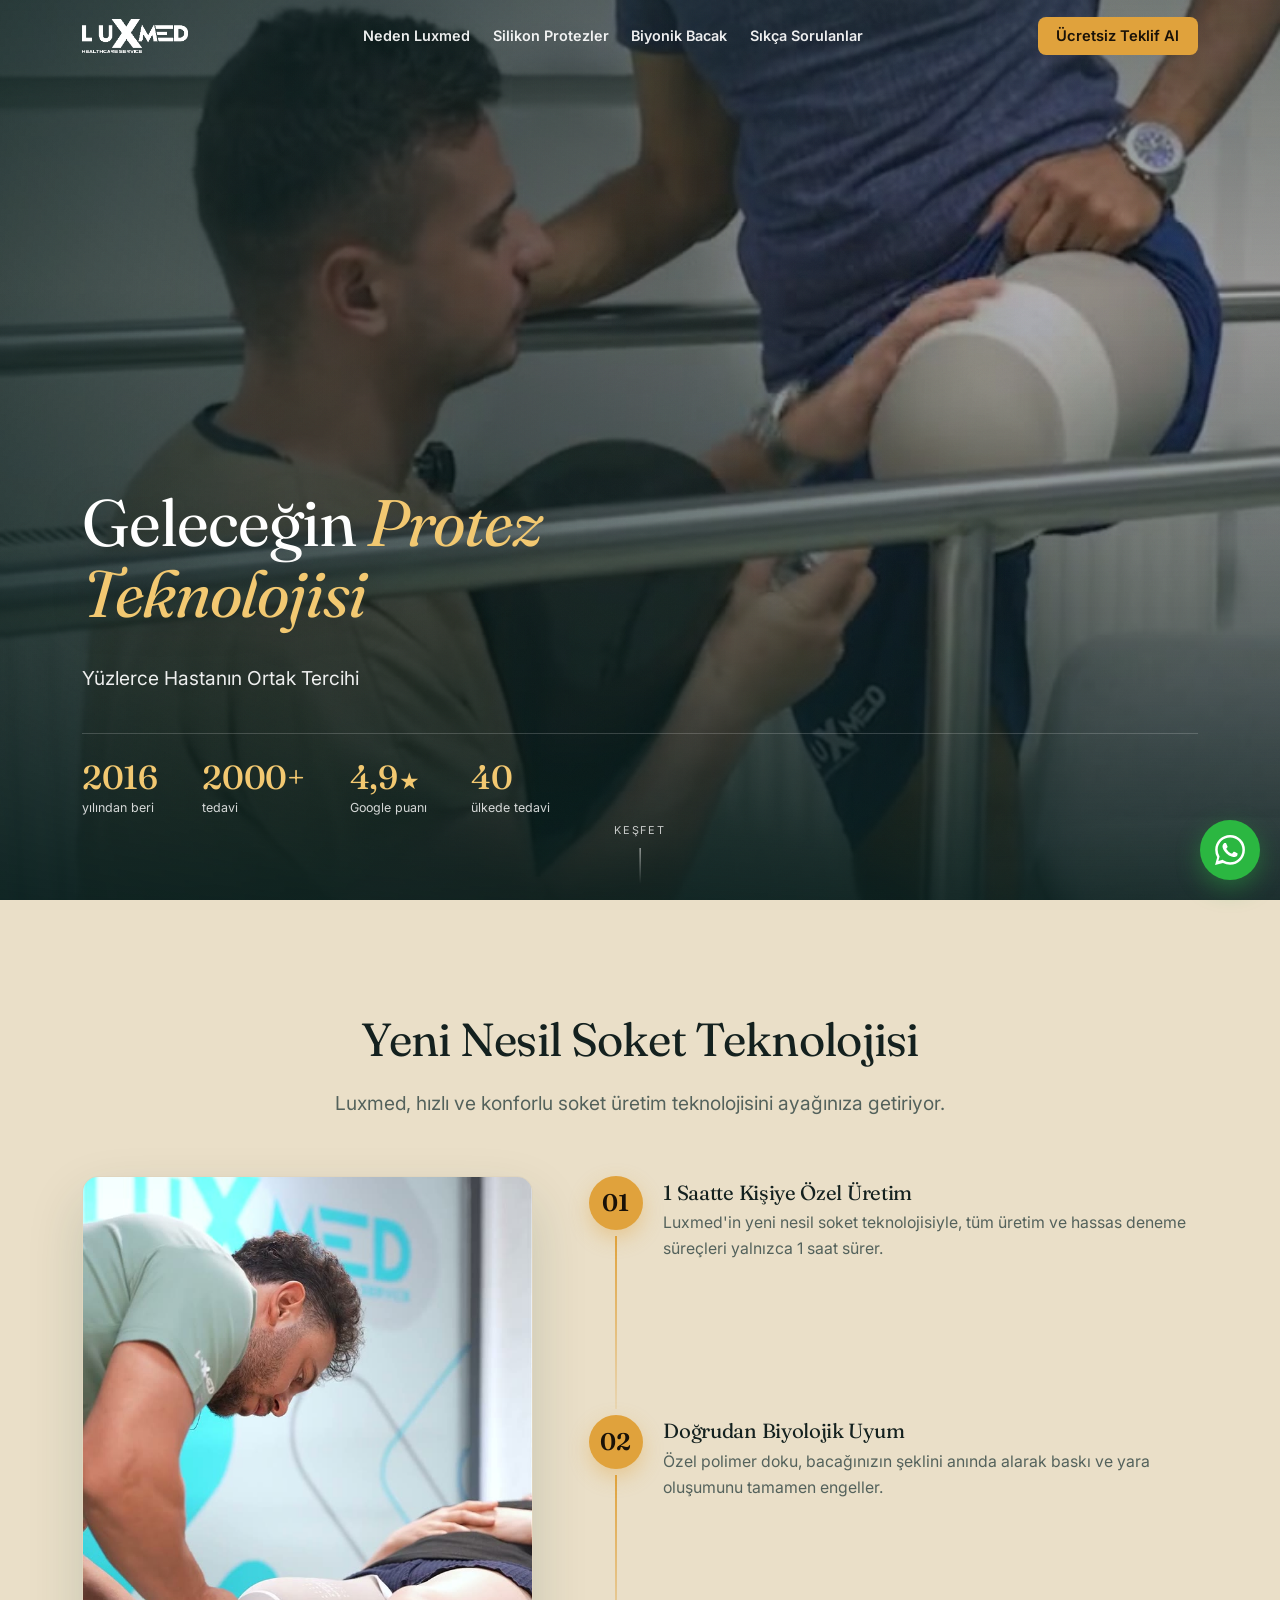
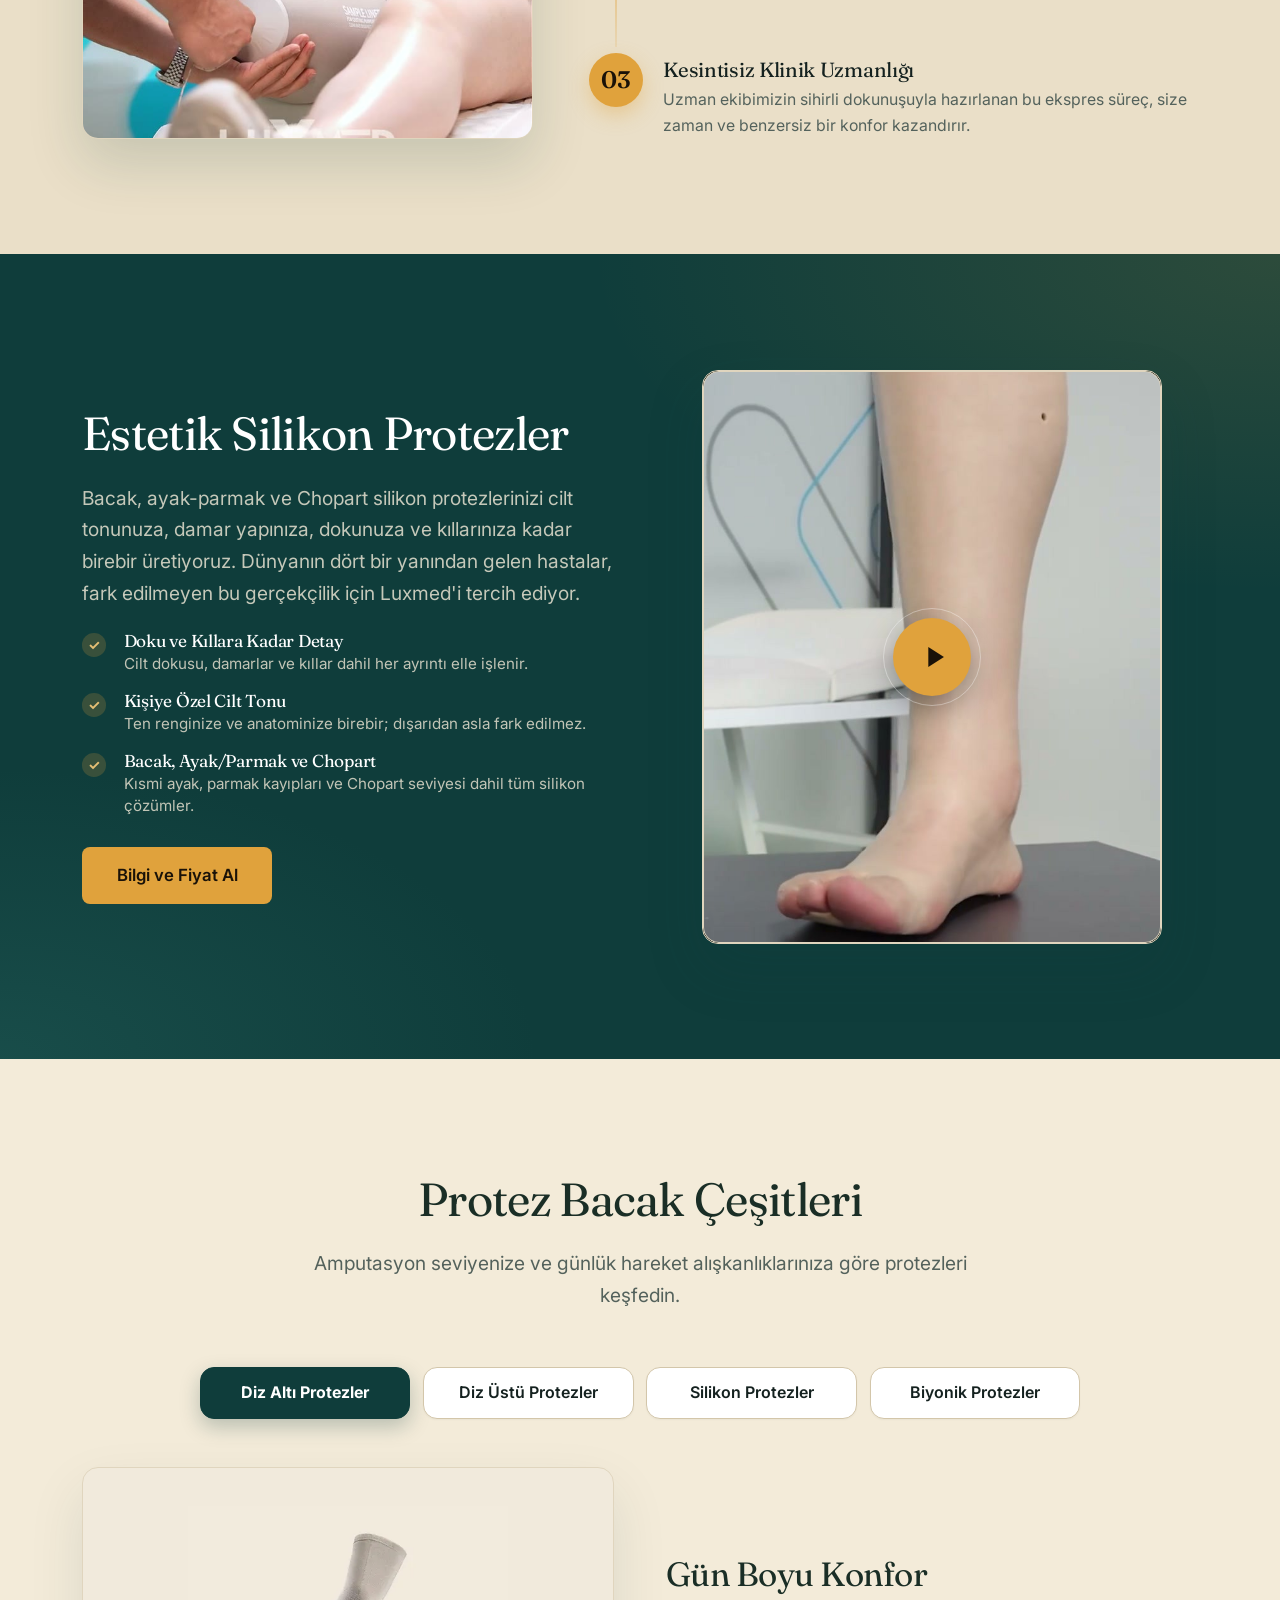
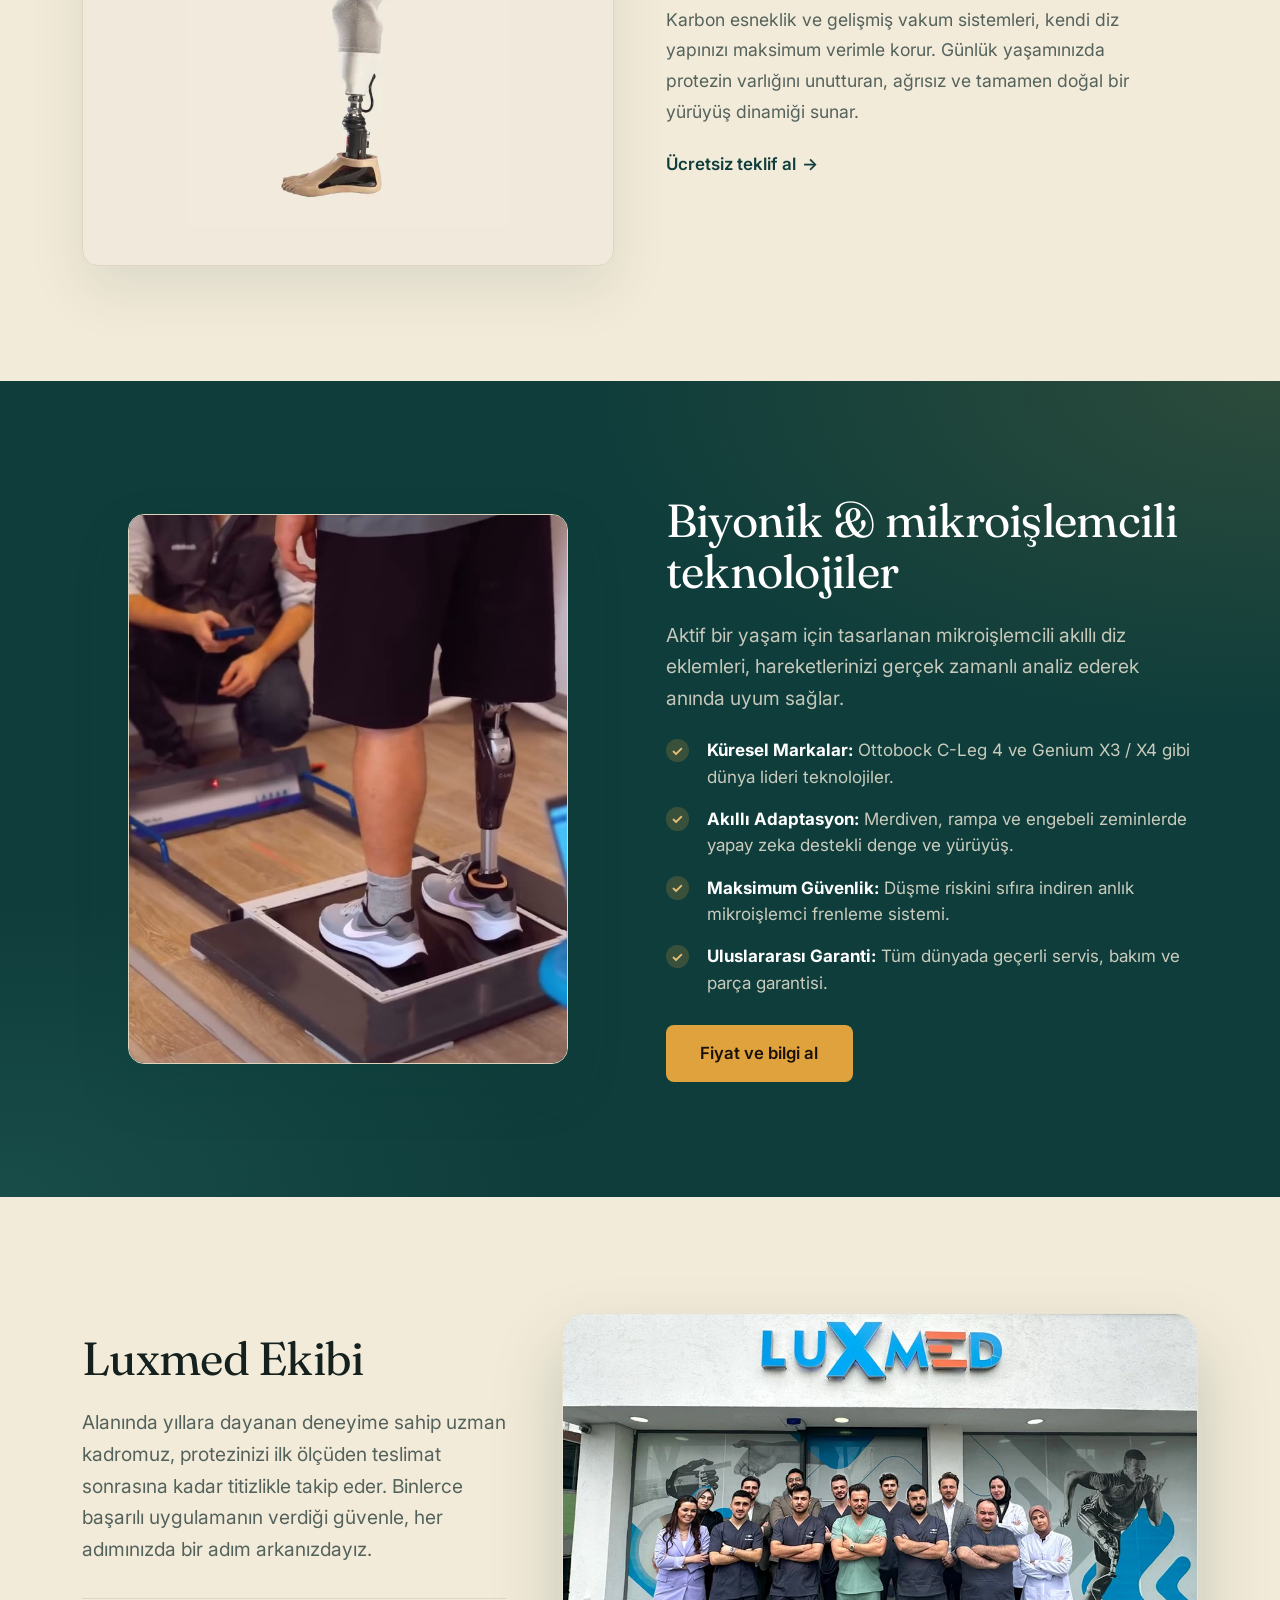
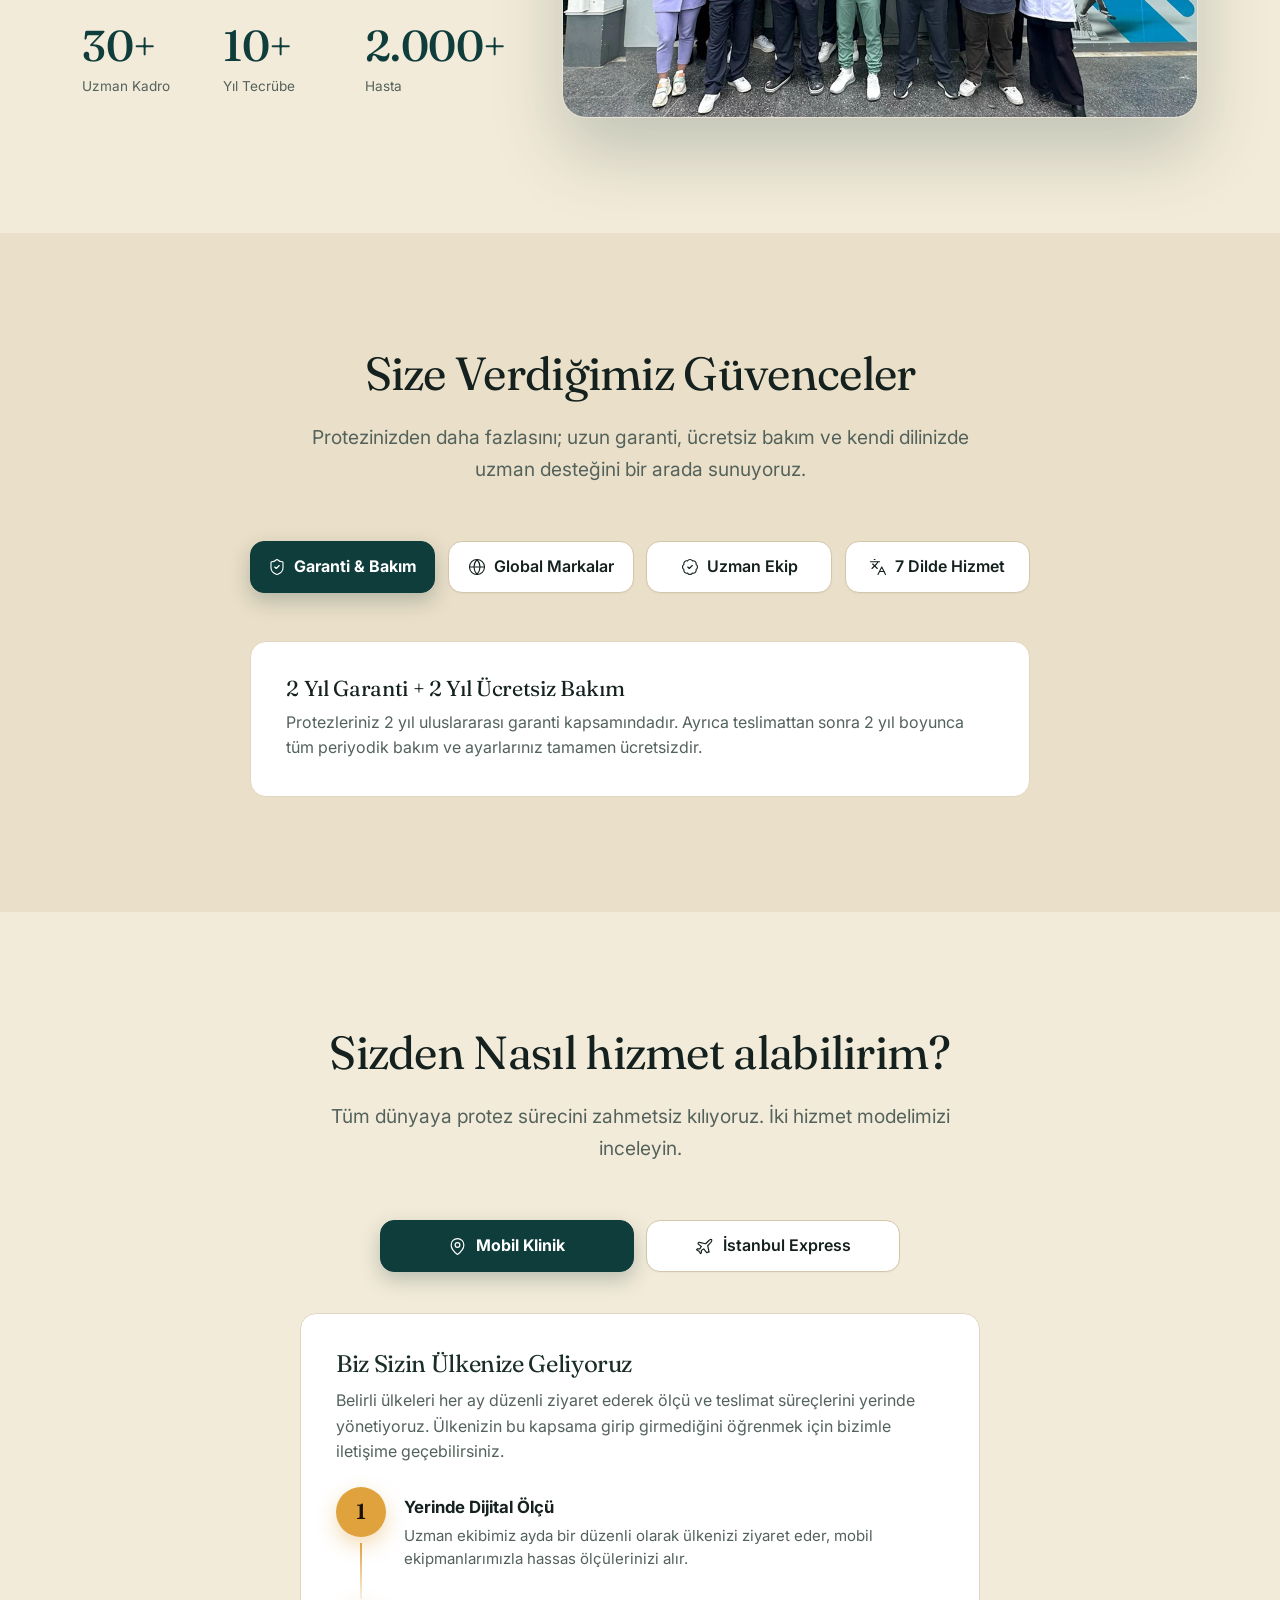
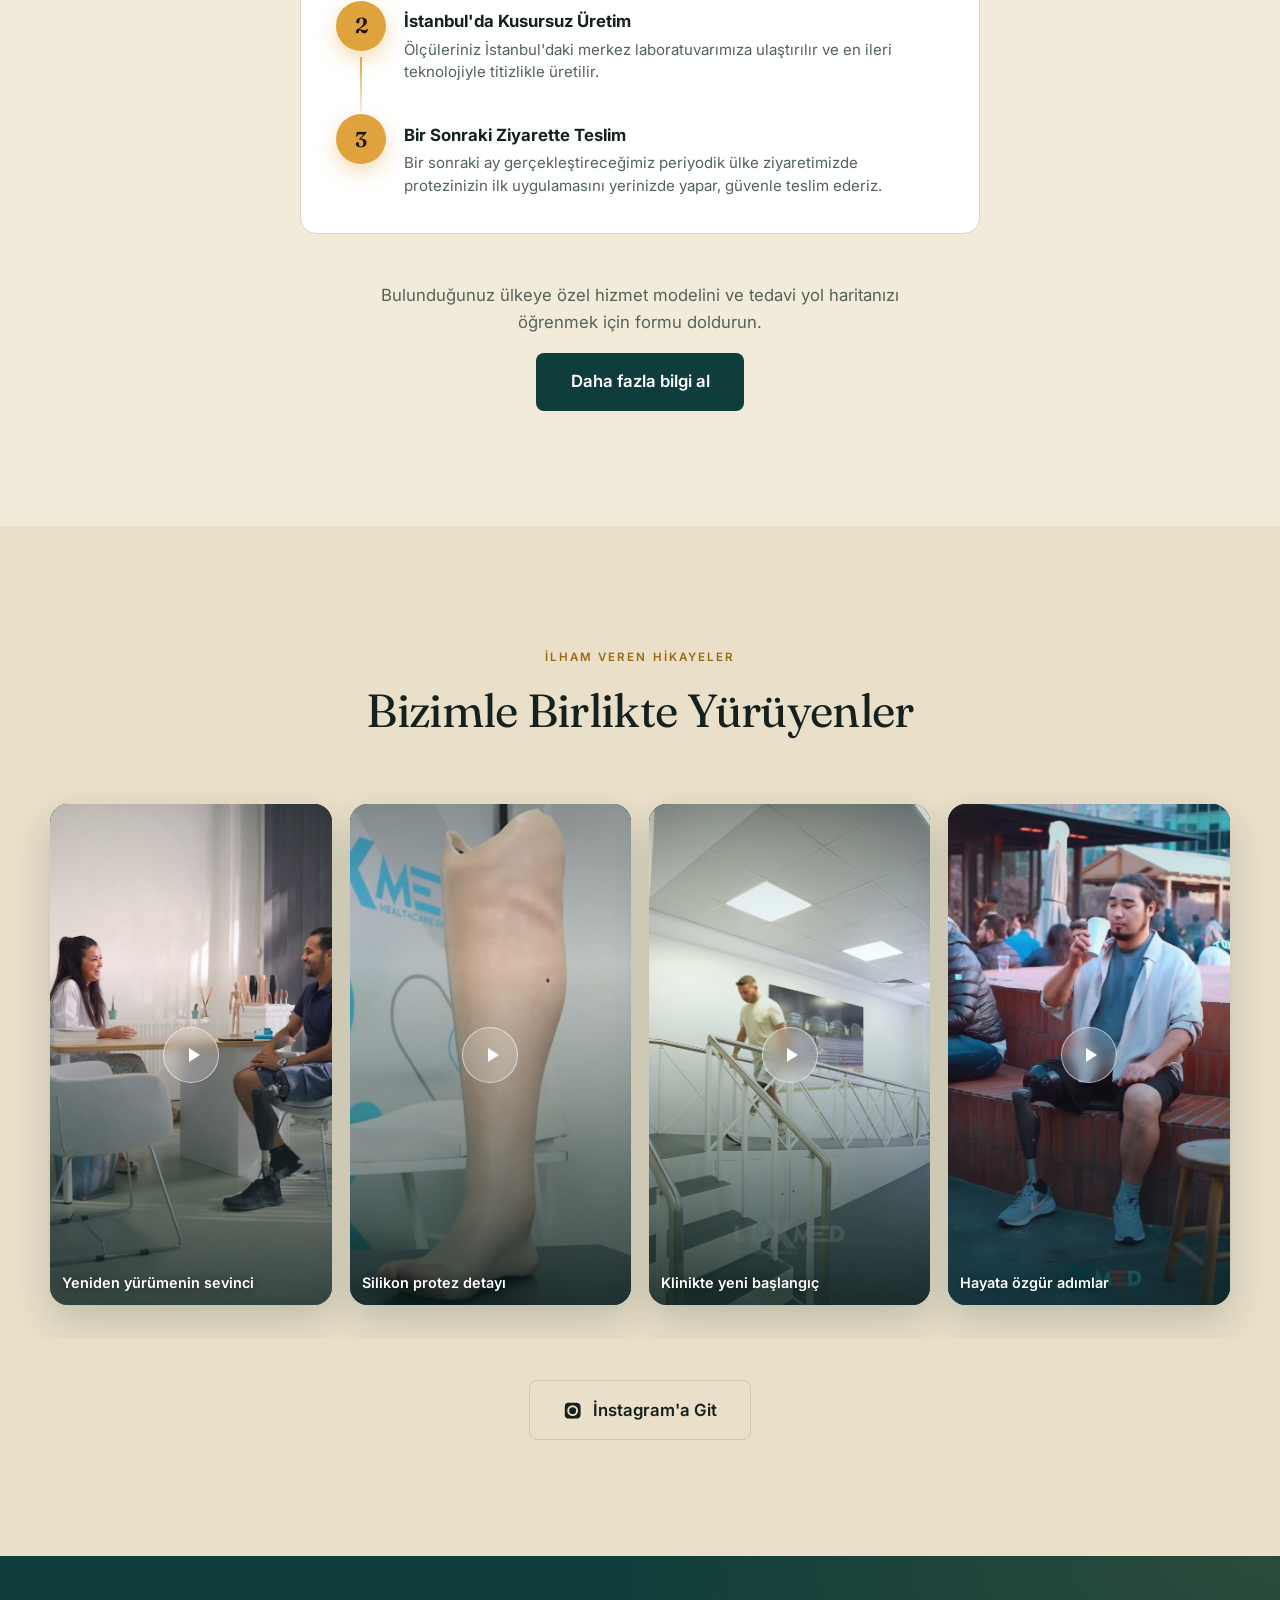
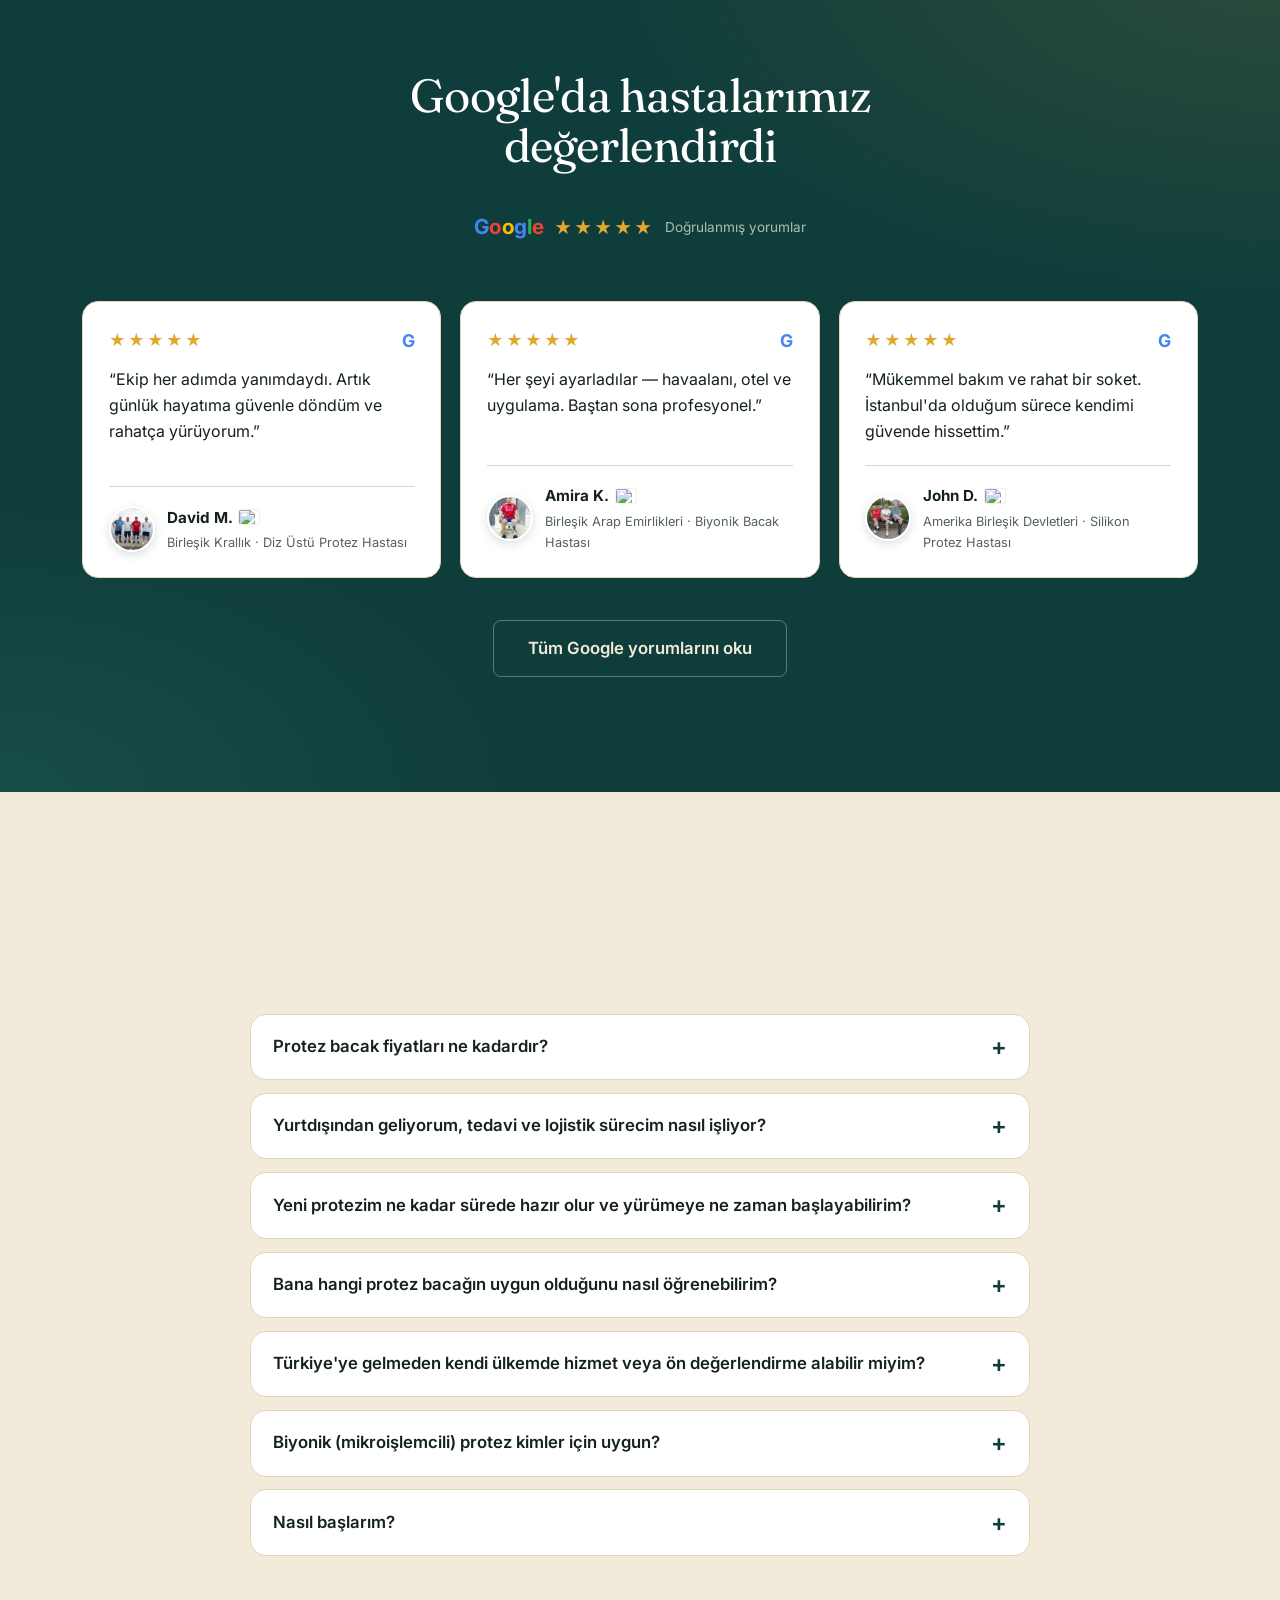
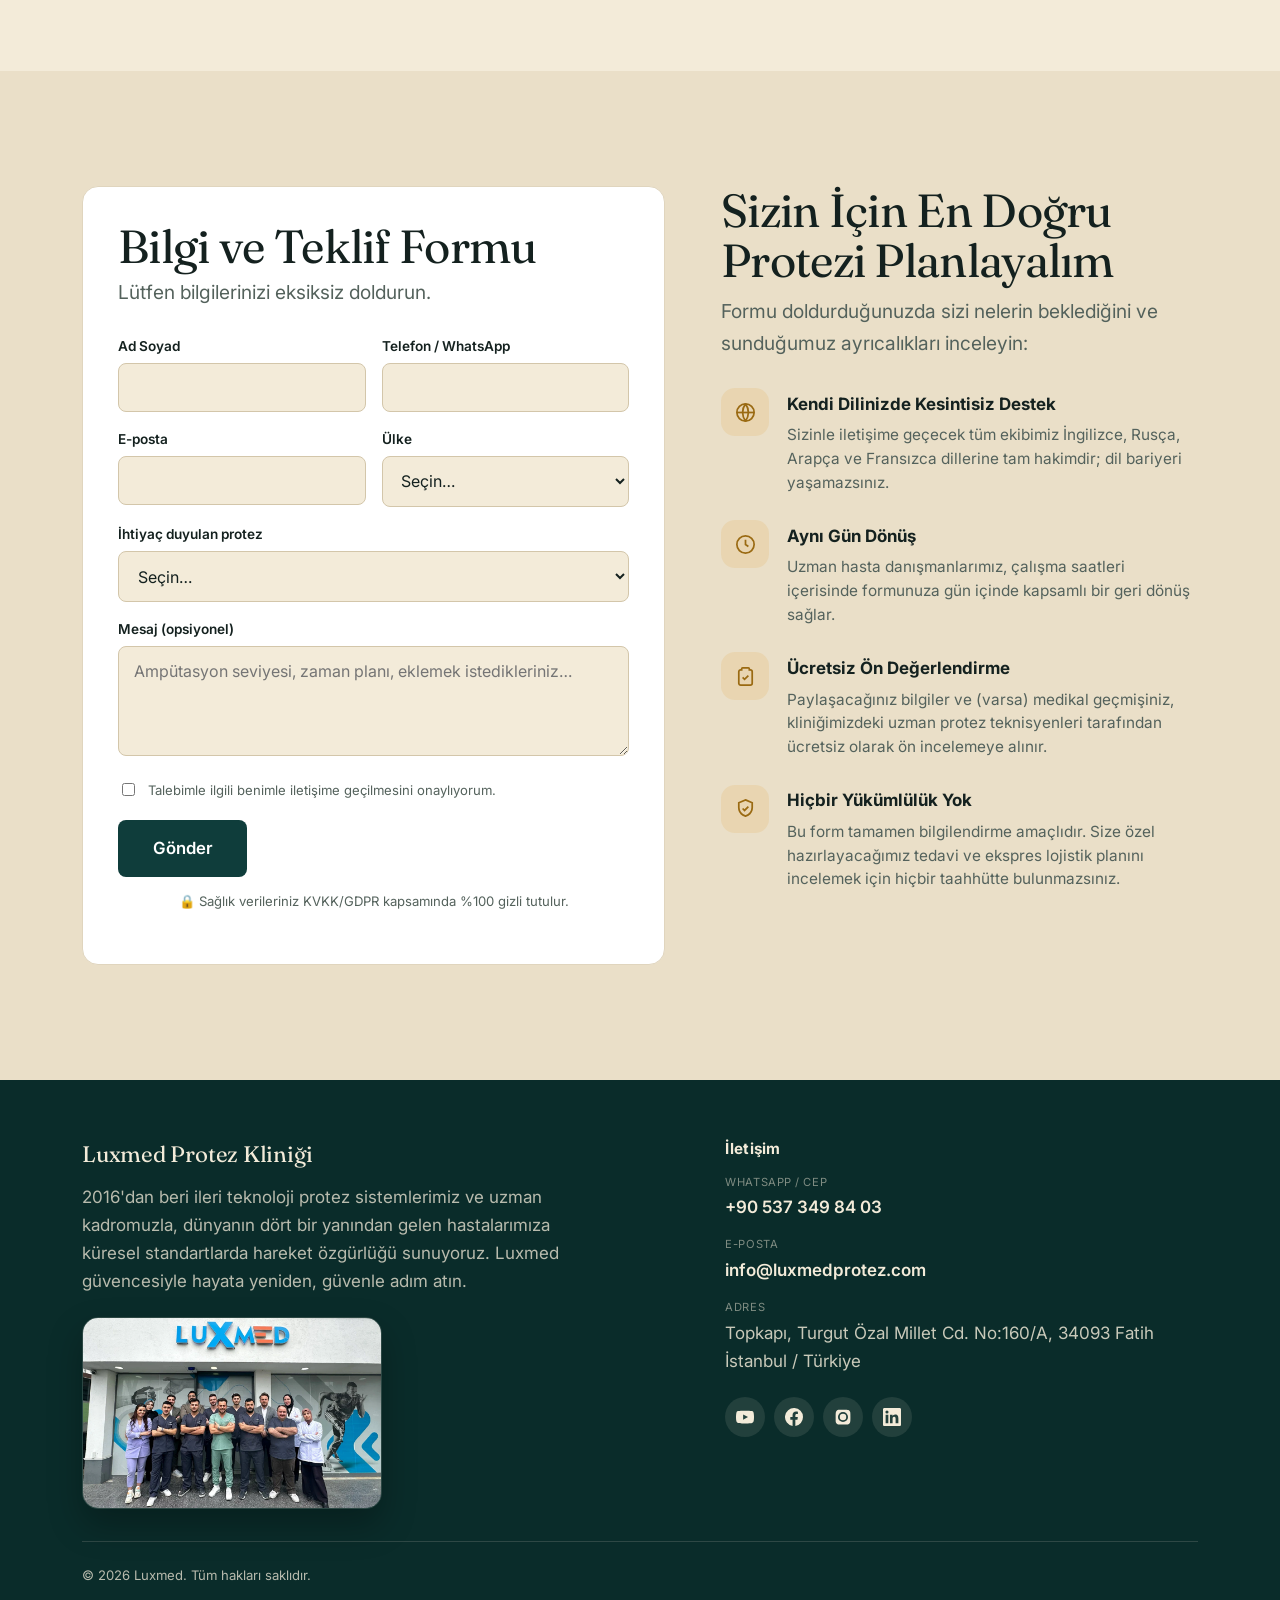
==== protez-bacak-en/index.html @ 51c69f33 "#solutions panel başlıkları kısaltıldı - Kişiye özel üretim / Gün Boyu Konfor / Hareket Özgürlüğü / " ====
<!doctype html>
<html lang="tr">
<head>
  <meta charset="utf-8" />
  <meta name="viewport" content="width=device-width, initial-scale=1" />
  <!-- NOT: Sayfa geçici olarak Türkçedir (içerik onayı için). Yayından önce İngilizceye çevrilecek. -->
  <title>Protez Bacak | Diz Altı, Diz Üstü ve Biyonik — İstanbul | Luxmed</title>
  <meta name="description" content="İstanbul'da kişiye özel protez bacak: diz altı, diz üstü, silikon ve biyonik çözümler. Ottobock eğitimli ekip. Birçok yabancı hastaya tek günde uygulama. Ücretsiz teklif alın." />
  <meta name="keywords" content="protez bacak, diz altı protez, diz üstü protez, biyonik protez bacak, silikon ayak protezi, İstanbul protez, Türkiye protez bacak" />
  <link rel="canonical" href="https://luxmedprotez.com/lp/prosthetic-leg/" />

  <meta property="og:type" content="website" />
  <meta property="og:title" content="Protez Bacak — Diz Altı, Diz Üstü ve Biyonik | Luxmed" />
  <meta property="og:description" content="İstanbul'da Ottobock eğitimli ekiple kişiye özel protez bacak. Birçok yabancı hastaya tek günde uygulama." />
  <meta property="og:url" content="https://luxmedprotez.com/lp/prosthetic-leg/" />
  <meta property="og:locale" content="tr_TR" />

  <link rel="icon" type="image/png" href="assets/img/logo.png" />

  <link rel="preconnect" href="https://fonts.googleapis.com" />
  <link rel="preconnect" href="https://fonts.gstatic.com" crossorigin />
  <link rel="stylesheet" href="https://fonts.googleapis.com/css2?family=Fraunces:opsz,wght@9..144,400;9..144,500;9..144,600&family=Inter:wght@400;500;600;700&display=swap" />

  <link rel="stylesheet" href="https://cdn.jsdelivr.net/npm/intl-tel-input@18.2.1/build/css/intlTelInput.min.css" />
  <link rel="stylesheet" href="css/styles.css?v=49" />
  <script>document.documentElement.className += ' js';</script>

  <!-- =========================================================
       ANALYTICS / ADS — placeholder (ID'ler hazır olunca doldurulacak)
       GA4: G-XXXXXXXXXX · Google Ads: AW-XXXXXXXXX (label: AW-XXXX/abcd) · Meta Pixel: XXXXXXXXXXXXXXX
       js/main.js içindeki track() bu ID'lere bağlanacak.
       ========================================================= -->

  <script type="application/ld+json">
  {
    "@context": "https://schema.org",
    "@type": "MedicalBusiness",
    "name": "Luxmed Protez & Ortez Merkezi",
    "url": "https://luxmedprotez.com/lp/prosthetic-leg/",
    "telephone": "+90 537 349 84 03",
    "image": "https://luxmedprotez.com/lp/prosthetic-leg/assets/img/logo.png",
    "address": {
      "@type": "PostalAddress",
      "streetAddress": "Topkapı, Turgut Özal Millet Cd. No:160/A",
      "addressLocality": "Fatih",
      "addressRegion": "İstanbul",
      "postalCode": "34093",
      "addressCountry": "TR"
    },
    "openingHours": ["Mo-Fr 09:00-18:00", "Sa 09:00-15:00"]
  }
  </script>

  <script type="application/ld+json">
  {
    "@context": "https://schema.org",
    "@type": "FAQPage",
    "mainEntity": [
      { "@type": "Question", "name": "Protez bacak fiyatları ne kadardır?", "acceptedAnswer": { "@type": "Answer", "text": "Kişiye özel protez çözümlerimiz global standartlarda, 2.000 €'dan başlayan fiyatlarla sunulur. Net maliyet; ampütasyon seviyesine, tercih edilen teknolojiye (silikon, mekanik veya biyonik) ve ihtiyaçlara göre belirlenir. Ücretsiz ön konsültasyonda net fiyatı öğrenirsiniz; sürpriz maliyet yoktur." } },
      { "@type": "Question", "name": "Yurtdışından geliyorum, tedavi ve lojistik sürecim nasıl işliyor?", "acceptedAnswer": { "@type": "Answer", "text": "Havalimanı karşılama, konaklama ve klinik transferleri Luxmed ekibi tarafından organize edilir. EN/RU/AR/FR uzman medikal tercümanlar süreç boyunca yanınızdadır. Dijital ön hazırlık sayesinde ölçü ve protez uygulaması sadece 1 gün içinde tamamlanır." } },
      { "@type": "Question", "name": "Yeni protezim ne kadar sürede hazır olur ve yürümeye ne zaman başlayabilirim?", "acceptedAnswer": { "@type": "Answer", "text": "Proteziniz, ampütasyon durumunuza ve tercih edilen teknolojiye bağlı olarak 1 ile 3 gün arasında hazır hale getirilir. Yürüme ve adaptasyon eğitimi süresi kişinin fiziksel aktivite seviyesine göre değişir. Tüm süreç siz gelmeden önce net paylaşılır; sürpriz maliyet ya da süre olmaz." } },
      { "@type": "Question", "name": "Bana hangi protez bacağın uygun olduğunu nasıl öğrenebilirim?", "acceptedAnswer": { "@type": "Answer", "text": "En doğru seçenek (diz altı, diz üstü, silikon veya biyonik) ampütasyon seviyenize ve günlük aktivitenize göre belirlenir. Kendi dilinizi konuşan uzman danışmanlar süreci yönetir; gerektiğinde görüntülü görüşmelerle durumunuz canlı değerlendirilir." } },
      { "@type": "Question", "name": "Türkiye'ye gelmeden kendi ülkemde hizmet veya ön değerlendirme alabilir miyim?", "acceptedAnswer": { "@type": "Answer", "text": "Evet. Dünya genelinde 40'a yakın ülkede partner klinik ve uzman ağımız var. İlk değerlendirme, ölçü koordinasyonu veya medikal analiz süreçlerini ülkenizdeki anlaşmalı merkezlerde yapabiliyoruz. Ekibimizin yerinde uygulama takvimi için de başvurabilirsiniz." } },
      { "@type": "Question", "name": "Biyonik protez kimler için uygun?", "acceptedAnswer": { "@type": "Answer", "text": "Daha doğal, güvenli ve az yorucu yürüyüş isteyen aktif kullanıcılar için uygundur. C-Leg ve Genium seçenekleri değerlendirilir." } },
      { "@type": "Question", "name": "Nasıl başlarım?", "acceptedAnswer": { "@type": "Answer", "text": "Formu doldurmanız ya da WhatsApp'tan yazmanız yeterli; ekibimiz genellikle birkaç saat içinde döner." } }
    ]
  }
  </script>
</head>
<body>

  <!-- ================= HEADER ================= -->
  <header class="header">
    <div class="container header__inner">
      <a class="brand" href="#" aria-label="Luxmed ana sayfa">
        <img src="assets/img/logo-mark.png" alt="Luxmed" />
      </a>
      <nav class="header__nav" aria-label="Bölümler">
        <a href="#why" data-track="nav_why">Neden Luxmed</a>
        <a href="#silicone" data-track="nav_silicone">Silikon Protezler</a>
        <a href="#bionic" data-track="nav_bionic">Biyonik Bacak</a>
        <a href="#faq" data-track="nav_faq">Sıkça Sorulanlar</a>
      </nav>
      <div class="header__actions">
        <a class="btn btn--gold header__cta" href="#quote" data-track="cta_header">Ücretsiz Teklif Al</a>
        <button class="hamburger" id="navToggle" type="button" aria-label="Menüyü aç" aria-expanded="false" aria-controls="mobileMenu">
          <span></span><span></span><span></span>
        </button>
      </div>
    </div>
    <nav class="mobile-nav" id="mobileMenu" aria-label="Mobil menü">
      <a href="#why" data-track="nav_why">Neden Luxmed</a>
      <a href="#silicone" data-track="nav_silicone">Silikon Protezler</a>
      <a href="#bionic" data-track="nav_bionic">Biyonik Bacak</a>
      <a href="#faq" data-track="nav_faq">Sıkça Sorulanlar</a>
      <a class="btn btn--gold btn--lg mobile-nav__cta" href="#quote" data-track="cta_header">Ücretsiz Teklif Al</a>
    </nav>
  </header>

  <main>
    <!-- ================= HERO — tam ekran video + filtre ================= -->
    <section class="hero">
      <div class="hero__bg">
        <video id="heroVideo" autoplay muted loop playsinline preload="auto" poster="assets/video/hero-pc-poster.jpg?v=3"></video>
      </div>
      <div class="hero__overlay"></div>

      <div class="container hero__inner">
        <h1 class="hero__title">Geleceğin <em>Protez Teknolojisi</em></h1>
        <p class="hero__sub">Yüzlerce Hastanın Ortak Tercihi</p>
        <ul class="hero__stats" aria-label="Güven göstergeleri">
          <li><span class="hstat__n">2016</span><span class="hstat__l">yılından beri</span></li>
          <li><span class="hstat__n">2000+</span><span class="hstat__l">tedavi</span></li>
          <li><span class="hstat__n">4,9<span class="hstat__s">★</span></span><span class="hstat__l">Google puanı</span></li>
          <li><span class="hstat__n">40</span><span class="hstat__l">ülkede tedavi</span></li>
        </ul>
      </div>

      <a class="hero__scroll" href="#journey" aria-label="Aşağı kaydır">Keşfet</a>
    </section>

    <!-- ================= SÜREÇ — 3 ADIMDA 1 GÜNDE ================= -->
    <section class="section journey" id="journey">
      <div class="container">
        <div class="section__head" data-reveal>
          <h2>Yeni Nesil Soket Teknolojisi</h2>
          <p class="lead">Luxmed, hızlı ve konforlu soket üretim teknolojisini ayağınıza getiriyor.</p>
        </div>
        <div class="journey__grid">
          <div class="journey__media" data-reveal>
            <video muted loop playsinline preload="none" poster="assets/video/journey-poster.jpg" data-lazyvideo="assets/video/journey.mp4"></video>
          </div>
          <ol class="journey__steps" data-reveal>
            <li class="jstep">
              <span class="jstep__num">01</span>
              <div class="jstep__body">
                <h3>1 Saatte Kişiye Özel Üretim</h3>
                <p>Luxmed'in yeni nesil soket teknolojisiyle, tüm üretim ve hassas deneme süreçleri yalnızca 1 saat sürer.</p>
              </div>
            </li>
            <li class="jstep">
              <span class="jstep__num">02</span>
              <div class="jstep__body">
                <h3>Doğrudan Biyolojik Uyum</h3>
                <p>Özel polimer doku, bacağınızın şeklini anında alarak baskı ve yara oluşumunu tamamen engeller.</p>
              </div>
            </li>
            <li class="jstep">
              <span class="jstep__num">03</span>
              <div class="jstep__body">
                <h3>Kesintisiz Klinik Uzmanlığı</h3>
                <p>Uzman ekibimizin sihirli dokunuşuyla hazırlanan bu ekspres süreç, size zaman ve benzersiz bir konfor kazandırır.</p>
              </div>
            </li>
          </ol>
        </div>
      </div>
    </section>

    <!-- ================= SİLİKON PROTEZ ================= -->
    <section class="section section--ink" id="silicone">
      <div class="container">
        <div class="spot spot--rev">
          <div class="spot__media">
            <div class="silicone-media">
              <div class="video-embed" id="siliconeEmbed">
                <video id="siliconeVideo" preload="none" playsinline poster="assets/video/silicone-poster.jpg?v=2" data-src="assets/video/reel-2.mp4?v=1"></video>
                <button class="video-embed__play" type="button" aria-label="Videoyu sesli oynat" data-track="silicone_video_play">
                  <svg viewBox="0 0 24 24" fill="currentColor" aria-hidden="true"><path d="M8 5v14l11-7z"/></svg>
                </button>
              </div>
            </div>
          </div>
          <div class="spot__body" data-reveal>
            <h2>Estetik Silikon Protezler</h2>
            <p class="lead">Bacak, ayak-parmak ve Chopart silikon protezlerinizi cilt tonunuza, damar yapınıza, dokunuza ve kıllarınıza kadar birebir üretiyoruz. Dünyanın dört bir yanından gelen hastalar, fark edilmeyen bu gerçekçilik için Luxmed'i tercih ediyor.</p>
            <ul class="silicone-feats">
              <li>
                <div><h3>Doku ve Kıllara Kadar Detay</h3><p>Cilt dokusu, damarlar ve kıllar dahil her ayrıntı elle işlenir.</p></div>
              </li>
              <li>
                <div><h3>Kişiye Özel Cilt Tonu</h3><p>Ten renginize ve anatominize birebir; dışarıdan asla fark edilmez.</p></div>
              </li>
              <li>
                <div><h3>Bacak, Ayak/Parmak ve Chopart</h3><p>Kısmi ayak, parmak kayıpları ve Chopart seviyesi dahil tüm silikon çözümler.</p></div>
              </li>
            </ul>
            <a class="btn btn--gold btn--lg" href="https://wa.me/905373498403?text=Silikon%20protezler%20hakk%C4%B1nda%20bilgi%20almak%20istiyorum" target="_blank" rel="noopener" data-track="lead_whatsapp">Bilgi ve Fiyat Al</a>
          </div>
        </div>
      </div>
    </section>

    <!-- ================= ÜRÜN YELPAZESİ — SEKMELER ================= -->
    <section class="section" id="solutions">
      <div class="container">
        <div class="section__head section__head--center" data-reveal>
          <h2 class="tabs__title">Protez Bacak Çeşitleri</h2>
          <p class="lead">Amputasyon seviyenize ve günlük hareket alışkanlıklarınıza göre protezleri keşfedin.</p>
        </div>

        <div class="tabs" data-reveal>
          <div class="tabs__nav" role="tablist" aria-label="Protez çözümleri">
            <button class="tabs__tab is-active" role="tab" aria-selected="true" id="tab-0" aria-controls="panel-0" data-tab="0" type="button">Diz Altı Protezler</button>
            <button class="tabs__tab" role="tab" aria-selected="false" id="tab-1" aria-controls="panel-1" data-tab="1" type="button">Diz Üstü Protezler</button>
            <button class="tabs__tab" role="tab" aria-selected="false" id="tab-2" aria-controls="panel-2" data-tab="2" type="button">Silikon Protezler</button>
            <button class="tabs__tab" role="tab" aria-selected="false" id="tab-3" aria-controls="panel-3" data-tab="3" type="button">Biyonik Protezler</button>
          </div>

          <div class="tabs__panels">
            <div class="tabpanel is-active" role="tabpanel" id="panel-0" aria-labelledby="tab-0" data-panel="0">
              <div class="tabpanel__media tabpanel__media--contain"><img src="assets/img/below-knee.webp?v=2" alt="Diz altı protez ile doğal yürüyüş" loading="lazy" /></div>
              <div class="tabpanel__body">
                <h3>Gün Boyu Konfor</h3>
                <p>Karbon esneklik ve gelişmiş vakum sistemleri, kendi diz yapınızı maksimum verimle korur. Günlük yaşamınızda protezin varlığını unutturan, ağrısız ve tamamen doğal bir yürüyüş dinamiği sunar.</p>
                <a class="link" href="#quote" data-track="cta_product">Ücretsiz teklif al</a>
              </div>
            </div>
            <div class="tabpanel" role="tabpanel" id="panel-1" aria-labelledby="tab-1" data-panel="1" hidden>
              <div class="tabpanel__media tabpanel__media--contain"><img src="assets/img/genium-x4.webp?v=2" alt="Ottobock Genium X4 diz üstü mikroişlemcili protez" loading="lazy" /></div>
              <div class="tabpanel__body">
                <h3>Hareket Özgürlüğü</h3>
                <p>Eğimli arazilerde, engebeli yollarda ve merdivenlerde vücut ağırlığınızı anlık olarak sönümleyen akıllı sistemler. Güvenliği zirveye çıkararak adımlarınızdaki tereddütü tamamen yok eder.</p>
                <a class="link" href="#quote" data-track="cta_product">Ücretsiz teklif al</a>
              </div>
            </div>
            <div class="tabpanel" role="tabpanel" id="panel-2" aria-labelledby="tab-2" data-panel="2" hidden>
              <div class="tabpanel__media tabpanel__media--contain"><img src="assets/img/silicone-leg.jpg?v=2" alt="Kişiye özel cilt tonlu silikon estetik protez bacak" loading="lazy" /></div>
              <div class="tabpanel__body">
                <h3>Kişiye özel üretim</h3>
                <p>Kısmi ayak ve parmak kayıplarında, tamamen sizin ten renginize, damar yapınıza ve anatominize özel üretilen yüksek estetikli çözümler. Dışarıdan bakıldığında asla fark edilmeyen bir bütünlük sağlar.</p>
                <a class="link" href="#silicone" data-track="cta_product">Silikon işçiliğini gör</a>
              </div>
            </div>
            <div class="tabpanel" role="tabpanel" id="panel-3" aria-labelledby="tab-3" data-panel="3" hidden>
              <div class="tabpanel__media"><img src="assets/img/bionic-leg.jpg" alt="Biyonik mikroişlemcili protez teknolojisi" loading="lazy" /></div>
              <div class="tabpanel__body">
                <h3>Son Teknoloji Protezler</h3>
                <p>Ottobock C-Leg ve Genium gibi dünya lideri akıllı sensör teknolojileri, her saniye hareket hızınızı ve zemin açısını algılar. Sizi yormayan, biyolojik bacağa en yakın protez deneyimi.</p>
                <a class="link" href="#bionic" data-track="cta_product">Biyoniği keşfet</a>
              </div>
            </div>
          </div>
        </div>
      </div>
    </section>

    <!-- ================= BİYONİK SPOTLIGHT ================= -->
    <section class="section section--ink" id="bionic">
      <div class="container">
        <div class="spot">
          <div class="spot__media">
            <video muted loop playsinline preload="none" poster="assets/video/bionic-poster.jpg" data-lazyvideo="assets/video/bionic.mp4"></video>
          </div>
          <div class="spot__body" data-reveal>
            <h2>Biyonik &amp; mikroişlemcili teknolojiler</h2>
            <p class="lead">Aktif bir yaşam için tasarlanan mikroişlemcili akıllı diz eklemleri, hareketlerinizi gerçek zamanlı analiz ederek anında uyum sağlar.</p>
            <ul>
              <li><strong>Küresel Markalar:</strong> Ottobock C-Leg 4 ve Genium X3 / X4 gibi dünya lideri teknolojiler.</li>
              <li><strong>Akıllı Adaptasyon:</strong> Merdiven, rampa ve engebeli zeminlerde yapay zeka destekli denge ve yürüyüş.</li>
              <li><strong>Maksimum Güvenlik:</strong> Düşme riskini sıfıra indiren anlık mikroişlemci frenleme sistemi.</li>
              <li><strong>Uluslararası Garanti:</strong> Tüm dünyada geçerli servis, bakım ve parça garantisi.</li>
            </ul>
            <a class="btn btn--primary btn--lg" href="#quote" data-track="cta_bionic">Fiyat ve bilgi al</a>
          </div>
        </div>
      </div>
    </section>

    <!-- ================= UZMAN KADRO ================= -->
    <section class="section team" id="team">
      <div class="container">
        <div class="team-grid">
          <div class="team-copy" data-reveal>
            <h2>Luxmed Ekibi</h2>
            <p class="lead">Alanında yıllara dayanan deneyime sahip uzman kadromuz, protezinizi ilk ölçüden teslimat sonrasına kadar titizlikle takip eder. Binlerce başarılı uygulamanın verdiği güvenle, her adımınızda bir adım arkanızdayız.</p>
            <div class="team-stats">
              <div class="tstat"><span class="tstat__n">30+</span><span class="tstat__l">Uzman Kadro</span></div>
              <div class="tstat"><span class="tstat__n">10+</span><span class="tstat__l">Yıl Tecrübe</span></div>
              <div class="tstat"><span class="tstat__n">2.000+</span><span class="tstat__l">Hasta</span></div>
            </div>
          </div>
          <div class="team-photo" data-reveal>
            <img class="team__img" src="assets/img/luxmed-ekibi.webp" alt="Luxmed multidisipliner uzman kadrosu — klinisyenler, protez teknisyenleri ve hasta danışmanları" loading="lazy" />
          </div>
        </div>
      </div>
    </section>

    <!-- ================= NEDEN LUXMED ================= -->
    <section class="section section--paper2" id="why">
      <div class="container">
        <div class="section__head section__head--center" data-reveal>
          <h2>Size Verdiğimiz Güvenceler</h2>
          <p class="lead">Protezinizden daha fazlasını; uzun garanti, ücretsiz bakım ve kendi dilinizde uzman desteğini bir arada sunuyoruz.</p>
        </div>

        <div class="tabs" id="guarTabs" data-reveal>
          <div class="tabs__nav guar-toggle" role="tablist" aria-label="Luxmed güvenceleri">
            <button class="tabs__tab guar-toggle__btn is-active" role="tab" aria-selected="true" id="gt-0" aria-controls="gp-0" data-guar="0" type="button">
              <svg viewBox="0 0 24 24" fill="none" stroke="currentColor" stroke-width="1.5" stroke-linecap="round" stroke-linejoin="round" aria-hidden="true"><path d="M20 13c0 5-3.5 7.5-7.66 8.95a1 1 0 0 1-.67-.01C7.5 20.5 4 18 4 13V6a1 1 0 0 1 1-1c2 0 4.5-1.2 6.24-2.72a1.17 1.17 0 0 1 1.52 0C14.51 3.81 17 5 19 5a1 1 0 0 1 1 1z"/><path d="m9 12 2 2 4-4"/></svg>
              <span>Garanti &amp; Bakım</span>
            </button>
            <button class="tabs__tab guar-toggle__btn" role="tab" aria-selected="false" id="gt-1" aria-controls="gp-1" data-guar="1" type="button">
              <svg viewBox="0 0 24 24" fill="none" stroke="currentColor" stroke-width="1.5" stroke-linecap="round" stroke-linejoin="round" aria-hidden="true"><circle cx="12" cy="12" r="10"/><path d="M2 12h20"/><path d="M12 2a15.3 15.3 0 0 1 4 10 15.3 15.3 0 0 1-4 10 15.3 15.3 0 0 1-4-10 15.3 15.3 0 0 1 4-10z"/></svg>
              <span>Global Markalar</span>
            </button>
            <button class="tabs__tab guar-toggle__btn" role="tab" aria-selected="false" id="gt-2" aria-controls="gp-2" data-guar="2" type="button">
              <svg viewBox="0 0 24 24" fill="none" stroke="currentColor" stroke-width="1.5" stroke-linecap="round" stroke-linejoin="round" aria-hidden="true"><path d="M3.85 8.62a4 4 0 0 1 4.78-4.77 4 4 0 0 1 6.74 0 4 4 0 0 1 4.78 4.78 4 4 0 0 1 0 6.74 4 4 0 0 1-4.77 4.78 4 4 0 0 1-6.75 0 4 4 0 0 1-4.78-4.77 4 4 0 0 1 0-6.76Z"/><path d="m9 12 2 2 4-4"/></svg>
              <span>Uzman Ekip</span>
            </button>
            <button class="tabs__tab guar-toggle__btn" role="tab" aria-selected="false" id="gt-3" aria-controls="gp-3" data-guar="3" type="button">
              <svg viewBox="0 0 24 24" fill="none" stroke="currentColor" stroke-width="1.5" stroke-linecap="round" stroke-linejoin="round" aria-hidden="true"><path d="m5 8 6 6"/><path d="m4 14 6-6 2-3"/><path d="M2 5h12"/><path d="M7 2h1"/><path d="m22 22-5-10-5 10"/><path d="M14 18h6"/></svg>
              <span>7 Dilde Hizmet</span>
            </button>
          </div>

          <div class="tabs__panels">
            <div class="guar-panel is-active" role="tabpanel" id="gp-0" aria-labelledby="gt-0" data-guarpanel="0">
              <h3 class="guar-panel__title">2 Yıl Garanti + 2 Yıl Ücretsiz Bakım</h3>
              <p>Protezleriniz 2 yıl uluslararası garanti kapsamındadır. Ayrıca teslimattan sonra 2 yıl boyunca tüm periyodik bakım ve ayarlarınız tamamen ücretsizdir.</p>
            </div>
            <div class="guar-panel" role="tabpanel" id="gp-1" aria-labelledby="gt-1" data-guarpanel="1" hidden>
              <h3 class="guar-panel__title">Dünya Lideri Marka Ürünler</h3>
              <p>Protezleriniz yalnızca orijinal, sertifikalı ve faturalı bileşenlerle üretilir; asla taklit değil. Dünya standardını belirleyen markalarla çalışıyoruz:</p>
              <div class="guar-brands">
                <img class="brand-logo-img" src="assets/img/brand-ottobock.png?v=1" alt="Ottobock" loading="lazy" />
                <img class="brand-logo-img brand-logo-img--ossur" src="assets/img/brand-ossur.png?v=1" alt="Össur" loading="lazy" />
                <img class="brand-logo-img" src="assets/img/brand-fiorgentz.png?v=1" alt="Fior &amp; Gentz" loading="lazy" />
                <img class="brand-logo-img" src="assets/img/brand-streifeneder.png?v=1" alt="Streifeneder" loading="lazy" />
              </div>
            </div>
            <div class="guar-panel" role="tabpanel" id="gp-2" aria-labelledby="gt-2" data-guarpanel="2" hidden>
              <h3 class="guar-panel__title">Sertifikalı Uzman Ekip</h3>
              <p>Ottobock Almanya eğitimli, alanında sertifikalı hekim ve protez teknisyenlerinden oluşan multidisipliner ekibimiz; ölçüden uygulamaya kadar her adımda yanınızda. Deneyim ve teknolojiyi bir araya getiriyoruz.</p>
            </div>
            <div class="guar-panel" role="tabpanel" id="gp-3" aria-labelledby="gt-3" data-guarpanel="3" hidden>
              <h3 class="guar-panel__title">Kendi Dilinizde Hizmet</h3>
              <p>Ekibimiz sürecin her aşamasında ana dilinizde yanınızda; dil bariyeri yaşamadan, kendinizi güvende hissederek tedavi olursunuz.</p>
              <div class="guar-langs">
                <span class="lang-chip">Türkçe</span>
                <span class="lang-chip">English</span>
                <span class="lang-chip">العربية</span>
                <span class="lang-chip">Русский</span>
                <span class="lang-chip">Français</span>
                <span class="lang-chip">Shqip</span>
                <span class="lang-chip">ქართული</span>
              </div>
            </div>
          </div>
        </div>
      </div>
    </section>

    <!-- ================= ULUSLARARASI HASTA SÜRECİ (İKİ MODEL) ================= -->
    <section class="section process" id="process">
      <div class="container">
        <div class="section__head" data-reveal>
          <h2>Sizden Nasıl hizmet alabilirim?</h2>
          <p class="lead">Tüm dünyaya protez sürecini zahmetsiz kılıyoruz. İki hizmet modelimizi inceleyin.</p>
        </div>

        <div class="proc" data-reveal>
          <div class="proc-toggle" role="tablist" aria-label="Hizmet modeli">
            <button class="proc-toggle__btn is-active" role="tab" aria-selected="true" id="pt-0" aria-controls="pp-0" data-proc="0" type="button">
              <svg viewBox="0 0 24 24" fill="none" stroke="currentColor" stroke-width="1.5" stroke-linecap="round" stroke-linejoin="round" aria-hidden="true"><path d="M20 10c0 6-8 12-8 12s-8-6-8-12a8 8 0 0 1 16 0Z"/><circle cx="12" cy="10" r="3"/></svg>
              <span>Mobil Klinik</span>
            </button>
            <button class="proc-toggle__btn" role="tab" aria-selected="false" id="pt-1" aria-controls="pp-1" data-proc="1" type="button">
              <svg viewBox="0 0 24 24" fill="none" stroke="currentColor" stroke-width="1.5" stroke-linecap="round" stroke-linejoin="round" aria-hidden="true"><path d="M17.8 19.2 16 11l3.5-3.5C21 6 21.5 4 21 3.5c-.5-.5-2.5 0-4 1.5L13.5 8.5 5.3 6.7c-.5-.1-.9.1-1.1.5l-.3.5c-.2.5-.1 1 .3 1.3L8 12l-2 3H3l-1 1 3 2 2 3 1-1v-3l3-2 3.5 4.3c.3.4.8.5 1.3.3l.5-.2c.4-.3.6-.7.5-1.2z"/></svg>
              <span>İstanbul Express</span>
            </button>
          </div>

          <div class="proc-panel is-active" role="tabpanel" id="pp-0" aria-labelledby="pt-0" data-procpanel="0">
            <h3 class="proc-panel__title">Biz Sizin Ülkenize Geliyoruz</h3>
            <p class="model__intro">Belirli ülkeleri her ay düzenli ziyaret ederek ölçü ve teslimat süreçlerini yerinde yönetiyoruz. Ülkenizin bu kapsama girip girmediğini öğrenmek için bizimle iletişime geçebilirsiniz.</p>
            <ol class="model__steps">
              <li><span class="mstep__n">1</span><div><h4>Yerinde Dijital Ölçü</h4><p>Uzman ekibimiz ayda bir düzenli olarak ülkenizi ziyaret eder, mobil ekipmanlarımızla hassas ölçülerinizi alır.</p></div></li>
              <li><span class="mstep__n">2</span><div><h4>İstanbul'da Kusursuz Üretim</h4><p>Ölçüleriniz İstanbul'daki merkez laboratuvarımıza ulaştırılır ve en ileri teknolojiyle titizlikle üretilir.</p></div></li>
              <li><span class="mstep__n">3</span><div><h4>Bir Sonraki Ziyarette Teslim</h4><p>Bir sonraki ay gerçekleştireceğimiz periyodik ülke ziyaretimizde protezinizin ilk uygulamasını yerinizde yapar, güvenle teslim ederiz.</p></div></li>
            </ol>
          </div>

          <div class="proc-panel" role="tabpanel" id="pp-1" aria-labelledby="pt-1" data-procpanel="1" hidden>
            <h3 class="proc-panel__title">Siz İstanbul'a Gelin <span class="proc-panel__sub">(VIP Sağlık Turizmi)</span></h3>
            <p class="model__intro">Mobil klinik hizmetimizin olmadığı ülkelerdeki veya tedavi sürecini beklemeden hızlıca tamamlamak isteyen tüm hastalarımızı İstanbul'da ağırlıyoruz.</p>
            <ol class="model__steps">
              <li><span class="mstep__n">1</span><div><h4>VIP Karşılama ve Davet</h4><p>Uçak biletinizden konaklamanıza ve kendi dilinizdeki rehberinize kadar tüm seyahat organizasyonunuzu üstleniyoruz.</p></div></li>
              <li><span class="mstep__n">2</span><div><h4>60 Dakikada Hızlı Ölçü</h4><p>İstanbul'daki tam donanımlı kliniğimizde, dijital tarama teknolojimizle ölçü ve analiz seansınızı 1 saat içinde tamamlıyoruz.</p></div></li>
              <li><span class="mstep__n">3</span><div><h4>Ekspres Laboratuvar Üretimi</h4><p>Siz İstanbul'un tadını çıkarırken veya otelinizde dinlenirken, proteziniz yalnızca 2 gün içinde laboratuvarımızda hazırlanır.</p></div></li>
              <li><span class="mstep__n">4</span><div><h4>Uyum Eğitimi ve Teslimat</h4><p>1 haftalık profesyonel yürüyüş ve adaptasyon eğitiminin ardından protezinizi teslim ediyor, sizi ülkenize özgür adımlarla uğurluyoruz.</p></div></li>
            </ol>
          </div>
        </div>

        <div class="process__cta" data-reveal>
          <p>Bulunduğunuz ülkeye özel hizmet modelini ve tedavi yol haritanızı öğrenmek için formu doldurun.</p>
          <a class="btn btn--primary btn--lg" href="#quote" data-track="cta_process">Daha fazla bilgi al</a>
        </div>
      </div>
    </section>

    <!-- ================= HASTALAR + INSTAGRAM ================= -->
    <section class="section section--paper2" id="patients">
      <div class="container">
        <div class="section__head" data-reveal>
          <span class="eyebrow">İlham Veren Hikayeler</span>
          <h2>Bizimle Birlikte Yürüyenler</h2>
        </div>

        <!-- Reels / TikTok tarzı dikey video hub — tek satır carousel (ham IG embed değil) -->
        <!-- NOT: href'ler gerçek Reels linkleriyle güncellenecek -->
        <div class="reels-wrap" data-reveal>
          <button class="reels-nav reels-nav--prev" type="button" aria-label="Önceki videolar" hidden>
            <svg viewBox="0 0 24 24" fill="none" stroke="currentColor" stroke-width="2" stroke-linecap="round" stroke-linejoin="round" aria-hidden="true"><path d="M15 18l-6-6 6-6"/></svg>
          </button>
          <div class="reels" id="reelsTrack" role="region" aria-label="Hasta videoları" tabindex="0">
          <a class="reel" href="assets/video/reel-1.mp4?v=1" data-video="assets/video/reel-1.mp4?v=1" data-track="reel_open" aria-label="Hasta videosunu izle: Yeniden yürümenin sevinci">
            <img class="reel__thumb" src="assets/img/reel-1.jpg?v=4" alt="Protezli hastamız sokakta özgürce yürürken" loading="lazy" />
            <span class="reel__play" aria-hidden="true"><svg viewBox="0 0 24 24" fill="currentColor"><path d="M8 5v14l11-7z"/></svg></span>
            <span class="reel__cap">Yeniden yürümenin sevinci</span>
          </a>
          <a class="reel" href="assets/video/reel-2.mp4?v=1" data-video="assets/video/reel-2.mp4?v=1" data-track="reel_open" aria-label="Hasta videosunu izle: Silikon protez detayı">
            <img class="reel__thumb" src="assets/img/reel-2.jpg?v=4" alt="Silikon estetik protez detayı" loading="lazy" />
            <span class="reel__play" aria-hidden="true"><svg viewBox="0 0 24 24" fill="currentColor"><path d="M8 5v14l11-7z"/></svg></span>
            <span class="reel__cap">Silikon protez detayı</span>
          </a>
          <a class="reel" href="assets/video/reel-3.mp4?v=1" data-video="assets/video/reel-3.mp4?v=1" data-track="reel_open" aria-label="Hasta videosunu izle: Klinikte yeni başlangıç">
            <img class="reel__thumb" src="assets/img/reel-3.jpg?v=4" alt="Klinikte protez uyum seansı" loading="lazy" />
            <span class="reel__play" aria-hidden="true"><svg viewBox="0 0 24 24" fill="currentColor"><path d="M8 5v14l11-7z"/></svg></span>
            <span class="reel__cap">Klinikte yeni başlangıç</span>
          </a>
          <a class="reel" href="assets/video/reel-4.mp4?v=1" data-video="assets/video/reel-4.mp4?v=1" data-track="reel_open" aria-label="Hasta videosunu izle: Hayata özgür adımlar">
            <img class="reel__thumb" src="assets/img/reel-4.jpg?v=3" alt="Protezli hastamız günlük hayatında" loading="lazy" />
            <span class="reel__play" aria-hidden="true"><svg viewBox="0 0 24 24" fill="currentColor"><path d="M8 5v14l11-7z"/></svg></span>
            <span class="reel__cap">Hayata özgür adımlar</span>
          </a>
          </div>
          <button class="reels-nav reels-nav--next" type="button" aria-label="Sonraki videolar" hidden>
            <svg viewBox="0 0 24 24" fill="none" stroke="currentColor" stroke-width="2" stroke-linecap="round" stroke-linejoin="round" aria-hidden="true"><path d="M9 18l6-6-6-6"/></svg>
          </button>
        </div>

        <div class="ig-follow" data-reveal>
          <a class="btn btn--ghost btn--lg ig-btn" href="https://www.instagram.com/luxmedprosthetic/" target="_blank" rel="noopener" data-track="cta_instagram">
            <svg class="ig-btn__icon" viewBox="0 0 24 24" fill="currentColor" aria-hidden="true"><path d="M12 2.2c3.2 0 3.6 0 4.9.1 1.2.1 1.8.3 2.2.4.6.2 1 .5 1.4.9.4.4.7.8.9 1.4.2.4.4 1 .4 2.2.1 1.3.1 1.7.1 4.9s0 3.6-.1 4.9c-.1 1.2-.3 1.8-.4 2.2-.2.6-.5 1-.9 1.4-.4.4-.8.7-1.4.9-.4.2-1 .4-2.2.4-1.3.1-1.7.1-4.9.1s-3.6 0-4.9-.1c-1.2-.1-1.8-.3-2.2-.4-.6-.2-1-.5-1.4-.9-.4-.4-.7-.8-.9-1.4-.2-.4-.4-1-.4-2.2C2.2 15.6 2.2 15.2 2.2 12s0-3.6.1-4.9c.1-1.2.3-1.8.4-2.2.2-.6.5-1 .9-1.4.4-.4.8-.7 1.4-.9.4-.2 1-.4 2.2-.4C8.4 2.2 8.8 2.2 12 2.2zm0 3.1A6.7 6.7 0 1018.7 12 6.7 6.7 0 0012 5.3zm0 11A4.3 4.3 0 1116.3 12 4.3 4.3 0 0112 16.3zm6.9-11.3a1.6 1.6 0 11-1.6-1.6 1.6 1.6 0 011.6 1.6z"/></svg>
            İnstagram'a Git
          </a>
        </div>
      </div>

      <!-- Reel video modal (site içi oynatma) -->
      <div class="reel-modal" id="reelModal" aria-hidden="true" role="dialog" aria-modal="true" aria-label="Hasta videosu">
        <div class="reel-modal__backdrop" data-reel-close></div>
        <div class="reel-modal__box">
          <button class="reel-modal__close" type="button" aria-label="Kapat" data-reel-close>
            <svg viewBox="0 0 24 24" fill="none" stroke="currentColor" stroke-width="2" stroke-linecap="round" stroke-linejoin="round" aria-hidden="true"><path d="M18 6 6 18"/><path d="m6 6 12 12"/></svg>
          </button>
          <div class="reel-modal__frame" id="reelModalFrame"></div>
        </div>
      </div>
    </section>

    <!-- ================= GOOGLE YORUMLARI ================= -->
    <section class="section section--ink" id="reviews">
      <div class="container">
        <div class="section__head" data-reveal>
          <h2>Google'da hastalarımız değerlendirdi</h2>
          <div class="g-rating">
            <span class="g-logo" aria-hidden="true"><span style="color:#4285F4">G</span><span style="color:#EA4335">o</span><span style="color:#FBBC05">o</span><span style="color:#4285F4">g</span><span style="color:#34A853">l</span><span style="color:#EA4335">e</span></span>
            <span class="g-stars">★★★★★</span>
            <span class="g-reviewsnote">Doğrulanmış yorumlar</span>
          </div>
        </div>

        <!-- TODO: Aşağıdaki yorumları gerçek Google Maps yorumlarıyla değiştir. -->
        <div class="reviews-grid">
          <article class="rcard">
            <div class="rcard__top"><span class="stars">★★★★★</span><span class="g-mark" aria-hidden="true">G</span></div>
            <p>“Ekip her adımda yanımdaydı. Artık günlük hayatıma güvenle döndüm ve rahatça yürüyorum.”</p>
            <footer class="rcard__author">
              <img class="rcard__avatar" src="assets/img/patient-1.jpg" alt="David M." loading="lazy" />
              <span class="rcard__who">
                <span class="rcard__name">David M. <img class="flag" src="https://flagcdn.com/gb.svg" width="20" height="14" alt="Birleşik Krallık" loading="lazy" /></span>
                <span class="rcard__meta">Birleşik Krallık · Diz Üstü Protez Hastası</span>
              </span>
            </footer>
          </article>
          <article class="rcard">
            <div class="rcard__top"><span class="stars">★★★★★</span><span class="g-mark" aria-hidden="true">G</span></div>
            <p>“Her şeyi ayarladılar — havaalanı, otel ve uygulama. Baştan sona profesyonel.”</p>
            <footer class="rcard__author">
              <img class="rcard__avatar" src="assets/img/patient-2.jpg" alt="Amira K." loading="lazy" />
              <span class="rcard__who">
                <span class="rcard__name">Amira K. <img class="flag" src="https://flagcdn.com/ae.svg" width="20" height="14" alt="Birleşik Arap Emirlikleri" loading="lazy" /></span>
                <span class="rcard__meta">Birleşik Arap Emirlikleri · Biyonik Bacak Hastası</span>
              </span>
            </footer>
          </article>
          <article class="rcard">
            <div class="rcard__top"><span class="stars">★★★★★</span><span class="g-mark" aria-hidden="true">G</span></div>
            <p>“Mükemmel bakım ve rahat bir soket. İstanbul'da olduğum sürece kendimi güvende hissettim.”</p>
            <footer class="rcard__author">
              <img class="rcard__avatar" src="assets/img/patient-3.jpg" alt="John D." loading="lazy" />
              <span class="rcard__who">
                <span class="rcard__name">John D. <img class="flag" src="https://flagcdn.com/us.svg" width="20" height="14" alt="Amerika Birleşik Devletleri" loading="lazy" /></span>
                <span class="rcard__meta">Amerika Birleşik Devletleri · Silikon Protez Hastası</span>
              </span>
            </footer>
          </article>
        </div>

        <div class="reviews-cta">
          <a class="btn btn--ghost btn--lg" href="https://maps.google.com/maps?q=Luxmed%20Protez%20Topkapi" target="_blank" rel="noopener" data-track="cta_reviews">Tüm Google yorumlarını oku</a>
        </div>
      </div>
    </section>

    <!-- ================= SSS (itiraz yönetimi) ================= -->
    <section class="section" id="faq">
      <div class="container">
        <div class="section__head" data-reveal>
          <h2>Sık Sorulan Sorular</h2>
        </div>
        <div class="faq-list">
          <details class="faq-item">
            <summary>Protez bacak fiyatları ne kadardır?</summary>
            <div class="faq-a"><p>Luxmed'de kişiye özel protez çözümlerimiz global standartlarda, 2.000 €'dan başlayan fiyatlarla sunulmaktadır. Net maliyet; ampütasyon seviyenize, tercih edilen teknolojiye (silikon, mekanik veya biyonik) ve ihtiyaçlarınıza göre belirlenir. Sizin için en doğru tedavi planını ve net fiyatlandırmayı ücretsiz olarak öğrenmek için yandaki ön konsültasyon formunu doldurmanız yeterlidir. Kliniğimizde sürpriz maliyetlerle karşılaşmazsınız.</p></div>
          </details>
          <details class="faq-item">
            <summary>Yurtdışından geliyorum, tedavi ve lojistik sürecim nasıl işliyor?</summary>
            <div class="faq-a"><p>İstanbul'a ayak bastığınız andan itibaren tüm süreç Luxmed operasyon ekibimizin güvencesindedir. Havalimanı karşılama, konaklama ve klinik transferleriniz tarafımızca eksiksiz şekilde organize edilir. İngilizce, Rusça, Arapça ve Fransızca dillerinde uzman medikal tercümanlarımız tedavi süresince her an yanınızda yer alır. Dijital ön hazırlıklarımız sayesinde, ölçü ve protez uygulama işlemleriniz sadece 1 gün içinde konforla tamamlanır. Seyahat planınızı başlatmak ve ücretsiz lojistik teklifi almak için yandaki başvuru formunu doldurabilirsiniz.</p></div>
          </details>
          <details class="faq-item">
            <summary>Yeni protezim ne kadar sürede hazır olur ve yürümeye ne zaman başlayabilirim?</summary>
            <div class="faq-a"><p>Luxmed'in yüksek üretim teknolojisi sayesinde proteziniz, ampütasyon durumunuza ve tercih edilen teknolojiye bağlı olarak 1 ile 3 gün arasında tamamen hazır hale getirilir. Protez sonrasındaki yürüme ve adaptasyon eğitimi süresi ise tamamen kişinin fiziksel aktivite seviyesine göre değişkenlik gösterir. Luxmed olarak en büyük önceliğimiz şeffaflıktır; uzman ekibimiz siz daha Türkiye'ye gelmeden önce tüm süreci sizinle net olarak paylaşır ve kliniğimizde asla sürpriz maliyet ya da sürelerle karşılaşmazsınız. Size özel süreci planlamak için yandaki formu doldurabilirsiniz.</p></div>
          </details>
          <details class="faq-item">
            <summary>Bana hangi protez bacağın uygun olduğunu nasıl öğrenebilirim?</summary>
            <div class="faq-a"><p>Sizin için en doğru protez seçeneği (diz altı, diz üstü, silikon veya biyonik), ampütasyon seviyenize ve günlük aktivite alışkanlıklarınıza göre belirlenir. Bizimle iletişime geçtiğiniz andan itibaren, tamamen kendi dilinizi konuşan uzman medikal danışmanlarımız sizinle süreci yönetir. İhtiyaç duyduğunuz her an uzmanlarımızla görüntülü konuşmalar organize ederek durumunuzu canlı olarak değerlendirir, aklınızdaki tüm soru işaretlerini kliniğimize gelmeden önce tamamen gideririz. Sizin için en uygun çözümleri birlikte planlamak adına yandaki formu doldurabilirsiniz.</p></div>
          </details>
          <details class="faq-item">
            <summary>Türkiye'ye gelmeden kendi ülkemde hizmet veya ön değerlendirme alabilir miyim?</summary>
            <div class="faq-a"><p>Evet, alabilirsiniz. Luxmed olarak dünya genelinde 40'a yakın ülkede güçlü bir partner klinik ve uzman ağına sahibiz. İlk değerlendirme, ölçü koordinasyonu veya medikal analiz süreçlerinizi Türkiye'ye seyahat etmenize gerek kalmadan, kendi ülkenizdeki anlaşmalı merkezlerimizde gerçekleştirebiliyoruz. Ayrıca uzman ekibimizin belirli dönemlerde hangi ülkelere bizzat giderek yerinde protez uygulaması yaptığını öğrenmek ve seyahat takvimimize randevu oluşturmak için yandaki başvuru formunu doldurmanız yeterlidir.</p></div>
          </details>
          <details class="faq-item">
            <summary>Biyonik (mikroişlemcili) protez kimler için uygun?</summary>
            <div class="faq-a"><p>Daha doğal, güvenli ve az yorucu bir yürüyüş isteyen aktif kullanıcılar için uygundur. C-Leg ve Genium gibi seçenekleri değerlendirip durumunuza en uygun olanı öneriyoruz.</p></div>
          </details>
          <details class="faq-item">
            <summary>Nasıl başlarım?</summary>
            <div class="faq-a"><p>Formu doldurmanız ya da WhatsApp'tan yazmanız yeterli. Ekibimiz genellikle birkaç saat içinde dönüp ücretsiz ön değerlendirmenizi planlıyor.</p></div>
          </details>
        </div>
      </div>
    </section>

    <!-- ================= LEAD FORMU ================= -->
    <section class="section section--paper2" id="quote">
      <div class="container">
        <div class="quote">
          <div class="form" id="leadForm">
            <div class="form__fields">
              <h2 style="margin-bottom:.3rem">Bilgi ve Teklif Formu</h2>
              <p class="lead" style="margin-bottom:1.6rem">Lütfen bilgilerinizi eksiksiz doldurun.</p>
              <form id="quoteForm" novalidate>
                <input type="hidden" name="access_key" value="YOUR_WEB3FORMS_ACCESS_KEY" />
                <input type="hidden" name="subject" value="Yeni Protez Bacak teklifi — luxmedprotez.com/lp/prosthetic-leg" />
                <input type="hidden" name="from_name" value="Luxmed Protez Bacak LP" />
                <input type="checkbox" name="botcheck" class="hp" tabindex="-1" autocomplete="off" />

                <div class="row row-2">
                  <div class="field"><label for="f-name">Ad Soyad</label><input id="f-name" name="name" type="text" required autocomplete="name" /></div>
                  <div class="field"><label for="f-phone">Telefon / WhatsApp</label><input id="f-phone" name="phone" type="tel" required autocomplete="tel" /></div>
                </div>
                <div class="row row-2">
                  <div class="field"><label for="f-email">E-posta</label><input id="f-email" name="email" type="email" autocomplete="email" /></div>
                  <div class="field"><label for="f-country">Ülke</label>
                    <select id="f-country" name="country" autocomplete="country-name">
                      <option value="">Seçin…</option>
                      <option>Afganistan</option><option>Almanya</option><option>Amerika Birleşik Devletleri</option><option>Andorra</option><option>Angola</option><option>Arjantin</option><option>Arnavutluk</option><option>Avustralya</option><option>Avusturya</option><option>Azerbaycan</option>
                      <option>Bahamalar</option><option>Bahreyn</option><option>Bangladeş</option><option>Barbados</option><option>Belçika</option><option>Belize</option><option>Benin</option><option>Birleşik Arap Emirlikleri</option><option>Birleşik Krallık</option><option>Bolivya</option><option>Bosna-Hersek</option><option>Botsvana</option><option>Brezilya</option><option>Brunei</option><option>Bulgaristan</option><option>Burkina Faso</option><option>Burundi</option><option>Butan</option>
                      <option>Cezayir</option><option>Cibuti</option>
                      <option>Çad</option><option>Çekya</option><option>Çin</option>
                      <option>Danimarka</option><option>Doğu Timor</option><option>Dominik Cumhuriyeti</option>
                      <option>Ekvador</option><option>Ekvator Ginesi</option><option>El Salvador</option><option>Endonezya</option><option>Eritre</option><option>Ermenistan</option><option>Estonya</option><option>Esvatini</option><option>Etiyopya</option>
                      <option>Fas</option><option>Fiji</option><option>Fildişi Sahili</option><option>Filipinler</option><option>Filistin</option><option>Finlandiya</option><option>Fransa</option>
                      <option>Gabon</option><option>Gambiya</option><option>Gana</option><option>Gine</option><option>Gine-Bissau</option><option>Grenada</option><option>Guatemala</option><option>Guyana</option><option>Güney Afrika</option><option>Güney Kore</option><option>Güney Sudan</option><option>Gürcistan</option>
                      <option>Haiti</option><option>Hindistan</option><option>Hollanda</option><option>Honduras</option><option>Hırvatistan</option>
                      <option>Irak</option>
                      <option>İran</option><option>İrlanda</option><option>İspanya</option><option>İsrail</option><option>İsveç</option><option>İsviçre</option><option>İtalya</option><option>İzlanda</option>
                      <option>Jamaika</option><option>Japonya</option>
                      <option>Kamboçya</option><option>Kamerun</option><option>Kanada</option><option>Karadağ</option><option>Katar</option><option>Kazakistan</option><option>Kenya</option><option>Kırgızistan</option><option>Kiribati</option><option>Kolombiya</option><option>Komorlar</option><option>Kongo Cumhuriyeti</option><option>Kongo Demokratik Cumhuriyeti</option><option>Kosova</option><option>Kosta Rika</option><option>Kuveyt</option><option>Kuzey Kore</option><option>Kuzey Makedonya</option><option>Küba</option>
                      <option>Laos</option><option>Lesotho</option><option>Letonya</option><option>Liberya</option><option>Libya</option><option>Liechtenstein</option><option>Litvanya</option><option>Lübnan</option><option>Lüksemburg</option>
                      <option>Macaristan</option><option>Madagaskar</option><option>Malavi</option><option>Maldivler</option><option>Malezya</option><option>Mali</option><option>Malta</option><option>Marshall Adaları</option><option>Mauritius</option><option>Meksika</option><option>Mısır</option><option>Mikronezya</option><option>Moğolistan</option><option>Moldova</option><option>Monako</option><option>Moritanya</option><option>Mozambik</option><option>Myanmar</option>
                      <option>Namibya</option><option>Nauru</option><option>Nepal</option><option>Nijer</option><option>Nijerya</option><option>Nikaragua</option><option>Norveç</option>
                      <option>Orta Afrika Cumhuriyeti</option>
                      <option>Özbekistan</option>
                      <option>Pakistan</option><option>Palau</option><option>Panama</option><option>Papua Yeni Gine</option><option>Paraguay</option><option>Peru</option><option>Polonya</option><option>Portekiz</option>
                      <option>Romanya</option><option>Ruanda</option><option>Rusya</option>
                      <option>Saint Lucia</option><option>Samoa</option><option>San Marino</option><option>Sao Tome ve Principe</option><option>Senegal</option><option>Seyşeller</option><option>Sırbistan</option><option>Sierra Leone</option><option>Singapur</option><option>Slovakya</option><option>Slovenya</option><option>Solomon Adaları</option><option>Somali</option><option>Sri Lanka</option><option>Sudan</option><option>Suriye</option><option>Suudi Arabistan</option>
                      <option>Şili</option>
                      <option>Tacikistan</option><option>Tanzanya</option><option>Tayland</option><option>Tayvan</option><option>Togo</option><option>Tonga</option><option>Trinidad ve Tobago</option><option>Tunus</option><option>Tuvalu</option><option>Türkiye</option><option>Türkmenistan</option>
                      <option>Uganda</option><option>Ukrayna</option><option>Umman</option><option>Uruguay</option>
                      <option>Ürdün</option>
                      <option>Vanuatu</option><option>Vatikan</option><option>Venezuela</option><option>Vietnam</option>
                      <option>Yemen</option><option>Yeni Zelanda</option><option>Yunanistan</option>
                      <option>Zambiya</option><option>Zimbabve</option>
                      <option>Diğer</option>
                    </select>
                  </div>
                </div>
                <div class="row">
                  <div class="field"><label for="f-level">İhtiyaç duyulan protez</label>
                    <select id="f-level" name="prosthesis">
                      <option value="">Seçin…</option>
                      <option>Diz altı bacak</option>
                      <option>Diz üstü bacak</option>
                      <option>Biyonik / mikroişlemci</option>
                      <option>Silikon ayak / kısmi</option>
                      <option>Henüz emin değilim</option>
                    </select>
                  </div>
                </div>
                <div class="row">
                  <div class="field"><label for="f-msg">Mesaj (opsiyonel)</label><textarea id="f-msg" name="message" placeholder="Ampütasyon seviyesi, zaman planı, eklemek istedikleriniz…"></textarea></div>
                </div>
                <label class="consent"><input type="checkbox" required /> Talebimle ilgili benimle iletişime geçilmesini onaylıyorum.</label>
                <button class="btn btn--primary btn--lg btn--block" type="submit" data-track="lead_form_submit">Gönder</button>
                <p class="form__note">🔒 Sağlık verileriniz KVKK/GDPR kapsamında %100 gizli tutulur.</p>
              </form>
            </div>
            <div class="form__ok">
              <div class="big">Teşekkürler! 🎉</div>
              <p>Talebiniz ekibimize ulaştı. Kısa süre içinde sizinle iletişime geçeceğiz. Anında yanıt için WhatsApp'tan yazabilirsiniz.</p>
              <a class="btn btn--whatsapp btn--lg" href="https://wa.me/905373498403" target="_blank" rel="noopener" data-track="lead_whatsapp">WhatsApp'ı Aç</a>
            </div>
          </div>

          <aside class="quote__aside" data-reveal>
            <h2>Sizin İçin En Doğru Protezi Planlayalım</h2>
            <p class="lead">Formu doldurduğunuzda sizi nelerin beklediğini ve sunduğumuz ayrıcalıkları inceleyin:</p>
            <ul class="reasons">
              <li>
                <span class="reason-ic"><svg viewBox="0 0 24 24" fill="none" stroke="currentColor" stroke-width="1.8" aria-hidden="true"><circle cx="12" cy="12" r="9"/><path d="M3 12h18"/><path d="M12 3a15 15 0 010 18M12 3a15 15 0 000 18"/></svg></span>
                <div>
                  <h4>Kendi Dilinizde Kesintisiz Destek</h4>
                  <p>Sizinle iletişime geçecek tüm ekibimiz İngilizce, Rusça, Arapça ve Fransızca dillerine tam hakimdir; dil bariyeri yaşamazsınız.</p>
                </div>
              </li>
              <li>
                <span class="reason-ic"><svg viewBox="0 0 24 24" fill="none" stroke="currentColor" stroke-width="1.8" aria-hidden="true"><circle cx="12" cy="12" r="9"/><path d="M12 7v5l3 2"/></svg></span>
                <div>
                  <h4>Aynı Gün Dönüş</h4>
                  <p>Uzman hasta danışmanlarımız, çalışma saatleri içerisinde formunuza gün içinde kapsamlı bir geri dönüş sağlar.</p>
                </div>
              </li>
              <li>
                <span class="reason-ic"><svg viewBox="0 0 24 24" fill="none" stroke="currentColor" stroke-width="1.8" aria-hidden="true"><path d="M9 3h6a1 1 0 011 1v1h1a2 2 0 012 2v12a2 2 0 01-2 2H7a2 2 0 01-2-2V7a2 2 0 012-2h1V4a1 1 0 011-1z"/><path d="M9 13l2 2 4-4"/></svg></span>
                <div>
                  <h4>Ücretsiz Ön Değerlendirme</h4>
                  <p>Paylaşacağınız bilgiler ve (varsa) medikal geçmişiniz, kliniğimizdeki uzman protez teknisyenleri tarafından ücretsiz olarak ön incelemeye alınır.</p>
                </div>
              </li>
              <li>
                <span class="reason-ic"><svg viewBox="0 0 24 24" fill="none" stroke="currentColor" stroke-width="1.8" aria-hidden="true"><path d="M12 3l7 3v5c0 4.5-3 7.6-7 9-4-1.4-7-4.5-7-9V6l7-3z"/><path d="M9 12l2 2 4-4"/></svg></span>
                <div>
                  <h4>Hiçbir Yükümlülük Yok</h4>
                  <p>Bu form tamamen bilgilendirme amaçlıdır. Size özel hazırlayacağımız tedavi ve ekspres lojistik planını incelemek için hiçbir taahhütte bulunmazsınız.</p>
                </div>
              </li>
            </ul>
          </aside>
        </div>
      </div>
    </section>

  </main>

  <!-- ================= FOOTER ================= -->
  <footer class="footer">
    <div class="container">
      <div class="footer__grid">
        <div class="footer__brand">
          <span class="brand__name" style="font-size:1.4rem">Luxmed Protez Kliniği</span>
          <p style="margin-top:.6rem;max-width:44ch">2016'dan beri ileri teknoloji protez sistemlerimiz ve uzman kadromuzla, dünyanın dört bir yanından gelen hastalarımıza küresel standartlarda hareket özgürlüğü sunuyoruz. Luxmed güvencesiyle hayata yeniden, güvenle adım atın.</p>
          <img class="footer__photo" src="assets/img/luxmed-ekibi.webp" alt="Luxmed uzman kadrosu — klinik önünde" loading="lazy" />
        </div>
        <div class="footer__contact">
          <h4>İletişim</h4>
          <ul class="fcontact">
            <li><span class="fc-lab">WhatsApp / Cep</span><a href="tel:+905373498403" data-track="lead_call">+90 537 349 84 03</a></li>
            <li><span class="fc-lab">E-posta</span><a href="mailto:info@luxmedprotez.com">info@luxmedprotez.com</a></li>
            <li><span class="fc-lab">Adres</span><span>Topkapı, Turgut Özal Millet Cd. No:160/A, 34093 Fatih<br />İstanbul / Türkiye</span></li>
          </ul>
          <div class="social" aria-label="Sosyal medya">
            <a href="https://www.youtube.com/@luxmedprotez" target="_blank" rel="noopener" aria-label="YouTube">
              <svg viewBox="0 0 24 24" fill="currentColor" aria-hidden="true"><path d="M23.5 6.2a3 3 0 00-2.1-2.1C19.5 3.5 12 3.5 12 3.5s-7.5 0-9.4.6A3 3 0 00.5 6.2 31 31 0 000 12a31 31 0 00.5 5.8 3 3 0 002.1 2.1c1.9.6 9.4.6 9.4.6s7.5 0 9.4-.6a3 3 0 002.1-2.1A31 31 0 0024 12a31 31 0 00-.5-5.8zM9.5 15.5v-7l6.5 3.5-6.5 3.5z"/></svg>
            </a>
            <a href="https://www.facebook.com/luxmedprotez" target="_blank" rel="noopener" aria-label="Facebook">
              <svg viewBox="0 0 24 24" fill="currentColor" aria-hidden="true"><path d="M24 12a12 12 0 10-13.9 11.9v-8.4H7.1V12h3V9.4c0-3 1.8-4.6 4.5-4.6 1.3 0 2.6.2 2.6.2v2.9h-1.5c-1.5 0-1.9.9-1.9 1.8V12h3.3l-.5 3.5h-2.8v8.4A12 12 0 0024 12z"/></svg>
            </a>
            <a href="https://www.instagram.com/luxmedprosthetic/" target="_blank" rel="noopener" aria-label="Instagram" data-track="cta_instagram">
              <svg viewBox="0 0 24 24" fill="currentColor" aria-hidden="true"><path d="M12 2.2c3.2 0 3.6 0 4.9.1 1.2.1 1.8.3 2.2.4.6.2 1 .5 1.4.9.4.4.7.8.9 1.4.2.4.4 1 .4 2.2.1 1.3.1 1.7.1 4.9s0 3.6-.1 4.9c-.1 1.2-.3 1.8-.4 2.2-.2.6-.5 1-.9 1.4-.4.4-.8.7-1.4.9-.4.2-1 .4-2.2.4-1.3.1-1.7.1-4.9.1s-3.6 0-4.9-.1c-1.2-.1-1.8-.3-2.2-.4-.6-.2-1-.5-1.4-.9-.4-.4-.7-.8-.9-1.4-.2-.4-.4-1-.4-2.2C2.2 15.6 2.2 15.2 2.2 12s0-3.6.1-4.9c.1-1.2.3-1.8.4-2.2.2-.6.5-1 .9-1.4.4-.4.8-.7 1.4-.9.4-.2 1-.4 2.2-.4C8.4 2.2 8.8 2.2 12 2.2zm0 3.1A6.7 6.7 0 1018.7 12 6.7 6.7 0 0012 5.3zm0 11A4.3 4.3 0 1116.3 12 4.3 4.3 0 0112 16.3zm6.9-11.3a1.6 1.6 0 11-1.6-1.6 1.6 1.6 0 011.6 1.6z"/></svg>
            </a>
            <a href="https://www.linkedin.com/company/luxmedprotez" target="_blank" rel="noopener" aria-label="LinkedIn">
              <svg viewBox="0 0 24 24" fill="currentColor" aria-hidden="true"><path d="M20.4 20.4h-3.6v-5.6c0-1.3 0-3-1.9-3s-2.1 1.4-2.1 2.9v5.7H9.3V9h3.4v1.6h.1c.5-.9 1.6-1.9 3.4-1.9 3.6 0 4.3 2.4 4.3 5.5v6.2zM5.3 7.4a2.1 2.1 0 110-4.2 2.1 2.1 0 010 4.2zM7.1 20.4H3.5V9h3.6v11.4zM22.2 0H1.8C.8 0 0 .8 0 1.8v20.4C0 23.2.8 24 1.8 24h20.4c1 0 1.8-.8 1.8-1.8V1.8C24 .8 23.2 0 22.2 0z"/></svg>
            </a>
          </div>
        </div>
      </div>
      <div class="footer__bottom">
        <span>© <span id="year"></span> Luxmed. Tüm hakları saklıdır.</span>
      </div>
    </div>
  </footer>

  <!-- ================= FLOATING WHATSAPP ================= -->
  <a class="wa-float" href="https://wa.me/905373498403?text=Merhaba%2C%20protez%20bacak%20hakk%C4%B1nda%20bilgi%20almak%20istiyorum." target="_blank" rel="noopener" aria-label="WhatsApp'tan yazın" data-track="lead_whatsapp">
    <svg viewBox="0 0 24 24" fill="currentColor" aria-hidden="true"><path d="M.057 24l1.687-6.163a11.867 11.867 0 01-1.587-5.946C.16 5.335 5.495 0 12.05 0a11.82 11.82 0 018.413 3.488 11.82 11.82 0 013.48 8.414c-.003 6.557-5.338 11.892-11.893 11.892a11.9 11.9 0 01-5.688-1.448L.057 24zm6.597-3.807c1.676.995 3.276 1.591 5.392 1.592 5.448 0 9.886-4.434 9.889-9.885.002-5.462-4.415-9.89-9.881-9.892-5.452 0-9.887 4.434-9.889 9.884a9.86 9.86 0 001.51 5.26l-.999 3.648 3.477-.916zm11.387-5.464c-.074-.124-.272-.198-.57-.347-.297-.149-1.758-.868-2.031-.967-.272-.099-.47-.149-.669.149-.198.297-.768.967-.941 1.165-.173.198-.347.223-.644.074-.297-.149-1.255-.462-2.39-1.475-.883-.788-1.48-1.761-1.653-2.059-.173-.297-.018-.458.13-.606.134-.133.297-.347.446-.521.151-.172.2-.296.3-.495.099-.198.05-.372-.025-.521-.075-.148-.669-1.611-.916-2.206-.242-.579-.487-.501-.669-.51l-.57-.01c-.198 0-.52.074-.792.372s-1.04 1.016-1.04 2.479 1.065 2.876 1.213 3.074c.149.198 2.095 3.2 5.076 4.487.709.306 1.263.489 1.694.626.712.226 1.36.194 1.872.118.571-.085 1.758-.719 2.006-1.413.248-.695.248-1.29.173-1.414z"/></svg>
  </a>

  <!-- ================= MOBİL STICKY CTA ================= -->
  <nav class="mbar" aria-label="Hızlı iletişim">
    <a class="is-primary" href="#quote" data-track="cta_mbar">
      <svg viewBox="0 0 24 24" fill="none" stroke="currentColor" stroke-width="2" aria-hidden="true"><path d="M9 11l3 3L22 4"/><path d="M21 12v7a2 2 0 01-2 2H5a2 2 0 01-2-2V5a2 2 0 012-2h11"/></svg>
      Ücretsiz Teklif Al
    </a>
    <a class="is-wa" href="https://wa.me/905373498403?text=Merhaba%2C%20protez%20bacak%20hakk%C4%B1nda%20bilgi%20almak%20istiyorum." target="_blank" rel="noopener" data-track="lead_whatsapp">
      <svg viewBox="0 0 24 24" fill="currentColor" aria-hidden="true"><path d="M.057 24l1.687-6.163a11.867 11.867 0 01-1.587-5.946C.16 5.335 5.495 0 12.05 0a11.82 11.82 0 018.413 3.488 11.82 11.82 0 013.48 8.414c-.003 6.557-5.338 11.892-11.893 11.892a11.9 11.9 0 01-5.688-1.448L.057 24zm6.597-3.807c1.676.995 3.276 1.591 5.392 1.592 5.448 0 9.886-4.434 9.889-9.885.002-5.462-4.415-9.89-9.881-9.892-5.452 0-9.887 4.434-9.889 9.884a9.86 9.86 0 001.51 5.26l-.999 3.648 3.477-.916z"/></svg>
      WhatsApp
    </a>
  </nav>

  <script src="https://cdn.jsdelivr.net/npm/intl-tel-input@18.2.1/build/js/intlTelInput.min.js"></script>
  <script src="js/main.js?v=38"></script>
</body>
</html>
---- protez-bacak-en/css/styles.css ----
/* =========================================================
   Luxmed — Prosthetic Leg (EN) landing
   Özgün İskandinav tasarım sistemi. Sıcak-minimal, editöryel.
   ========================================================= */

:root {
  /* Palet — "warm clinical luxe": derin petrol-teal + sıcak krem + altın aksan */
  --paper:   #F3EBD9;   /* ana zemin — sıcak krem */
  --paper-2: #EADFC8;   /* alternatif kesit */
  --white:   #FFFFFF;
  --ink:     #14211F;   /* ana metin — teal-siyah */
  --ink-soft:#54625C;   /* ikincil metin */
  --line:    #E0D5BE;   /* hairline */
  --line-2:  #D3C6AA;
  --green:   #0F3D3B;   /* birincil marka / CTA / koyu kesitler (derin teal) */
  --green-700:#0A2C2A;
  --clay:    #E0A23C;   /* altın aksan */
  --clay-700:#9A6A12;   /* açık zeminde okunur koyu altın */
  --teal-400:#2E726C;   /* açık teal vurgu */

  /* Tipografi */
  --serif: "Fraunces", Georgia, "Times New Roman", serif;
  --sans:  "Inter", system-ui, -apple-system, "Segoe UI", Roboto, Arial, sans-serif;

  /* Ölçü */
  --maxw: 1180px;
  --gap: clamp(1rem, 4vw, 2rem);
  --section-y: clamp(4rem, 9vw, 7.5rem);
  --radius: 8px;
  --radius-lg: 16px;
}

* { box-sizing: border-box; }
html { scroll-behavior: smooth; -webkit-text-size-adjust: 100%; overflow-x: clip; scroll-padding-top: 84px; }

/* scroll-reveal (JS açıldığında) */
.js [data-reveal] { opacity: 0; transform: translateY(24px); }
.js [data-reveal].in { opacity: 1; transform: none; transition: opacity .7s ease, transform .7s cubic-bezier(.2,.7,.2,1); }
@media (prefers-reduced-motion: reduce) { .js [data-reveal] { opacity: 1; transform: none; } }

body {
  margin: 0;
  font-family: var(--sans);
  color: var(--ink);
  background: var(--paper);
  line-height: 1.65;
  font-size: 17px;
  -webkit-font-smoothing: antialiased;
  text-rendering: optimizeLegibility;
}

img, video, svg { max-width: 100%; height: auto; display: block; }

h1, h2, h3 {
  font-family: var(--serif);
  font-weight: 400;            /* İskandinav: hafif/orta serif */
  line-height: 1.08;
  letter-spacing: -0.015em;
  color: var(--ink);
  margin: 0 0 0.5em;
}
h1 { font-size: clamp(2.4rem, 5.6vw, 4.1rem); font-optical-sizing: auto; }
h2 { font-size: clamp(1.8rem, 3.8vw, 2.9rem); }
h3 { font-size: clamp(1.2rem, 1.8vw, 1.5rem); }
p  { margin: 0 0 1rem; }
a  { color: var(--green); text-decoration: none; }

/* ---- Layout ---- */
.container { width: 100%; max-width: var(--maxw); margin-inline: auto; padding-inline: var(--gap); }
.section { padding-block: var(--section-y); }
.section--paper2 { background: var(--paper-2); }
.section--ink {
  background: var(--green); color: var(--paper); position: relative; isolation: isolate;
  background-image:
    radial-gradient(90% 70% at 100% 0%, rgba(224,162,60,0.14), transparent 60%),
    radial-gradient(70% 60% at 0% 100%, rgba(46,114,108,0.30), transparent 60%);
}

.eyebrow {
  display: inline-block;
  font-family: var(--sans);
  font-size: 0.72rem; font-weight: 600;
  letter-spacing: 0.18em; text-transform: uppercase;
  color: var(--clay-700);
  margin: 0 0 1.2rem;
}
.section--ink .eyebrow { color: #E6BE74; }
/* --- Koyu yeşil bölümlerde okunurluk (silikon / biyonik / yorumlar) --- */
.section--ink h2, .section--ink h3 { color: #FFFFFF; }
.section--ink .btn--primary { background: var(--clay); color: #1a1208; }
.section--ink .btn--primary:hover { background: #F0B552; }
.section--ink .spot ul li { color: rgba(243,235,217,0.82); }
.section--ink .spot ul li strong { color: #FFFFFF; }
.section--ink .spot ul li::before { background: rgba(224,162,60,0.20); color: #E6BE74; }
.section--ink .g-reviewsnote { color: rgba(243,235,217,0.72); }
/* beyaz yorum kartları yeşil zeminde koyu metin korunur */
.section--ink .rcard h2, .section--ink .rcard h3 { color: var(--ink); }
.lead { font-size: clamp(1.05rem, 1.5vw, 1.25rem); color: var(--ink-soft); max-width: 56ch; }

/* ---- Butonlar ---- */
.btn {
  display: inline-flex; align-items: center; justify-content: center; gap: 0.55em;
  font-family: var(--sans); font-weight: 600; font-size: 1rem; line-height: 1;
  padding: 1.05em 1.7em; border-radius: var(--radius);
  border: 1.5px solid transparent; cursor: pointer; white-space: nowrap;
  transition: background .18s ease, color .18s ease, border-color .18s ease, transform .12s ease;
}
.btn:active { transform: translateY(1px); }
.btn--primary { background: var(--green); color: #fff; }
.btn--primary:hover { background: var(--green-700); }
.btn--whatsapp { background: #2bb741; color: #fff; }
.btn--whatsapp:hover { background: #25a23a; }
.btn--ghost { background: transparent; color: var(--ink); border-color: var(--line-2); }
.btn--ghost:hover { border-color: var(--ink); }
.btn--gold { background: var(--clay); color: #1a1208; }
.btn--gold:hover { background: #cf9430; }
.btn--lg { font-size: 1.05rem; padding: 1.15em 2em; }
.btn svg { width: 1.15em; height: 1.15em; }

/* ---- Header (hero üzerinde şeffaf → kaydırınca opak) ---- */
.header {
  position: fixed; inset-inline: 0; top: 0; z-index: 50;
  background: transparent; border-bottom: 1px solid transparent; color: #fff;
  transition: background .35s ease, border-color .35s ease, color .35s ease;
}
.header__inner { display: flex; align-items: center; justify-content: space-between; gap: 1rem; min-height: 72px; }
.brand { display: flex; align-items: center; }
.brand img { height: 34px; width: auto; transition: filter .35s ease; }
.brand__name { font-family: var(--serif); font-size: 1.25rem; letter-spacing: -0.01em; color: inherit; }
/* PC menü linkleri */
.header__nav { display: none; gap: 1.4rem; }
.header__nav a { color: inherit; font-weight: 600; font-size: 0.9rem; opacity: 0.92; white-space: nowrap; }
.header__nav a:hover { opacity: 1; color: var(--clay); }
.header__actions { display: flex; align-items: center; gap: 0.5rem; }
.header__phone { display: none; font-weight: 600; font-size: 0.95rem; color: inherit; padding: 0.5em 0.6em; opacity: .92; }
.header__phone:hover { opacity: 1; }
.header__cta { padding: 0.7em 1.2em; font-size: 0.92rem; }
/* hero üzerindeyken logo beyaz (kaydırınca renkli) */
.header:not(.is-scrolled) .brand img { filter: brightness(0) invert(1); }
.header.is-scrolled {
  background: rgba(243,235,217,0.92); backdrop-filter: saturate(140%) blur(10px);
  border-bottom-color: var(--line); color: var(--ink);
}
.icon-btn {
  display: inline-flex; align-items: center; justify-content: center;
  width: 42px; height: 42px; border-radius: var(--radius);
  background: #2bb741; color: #fff;
}
.icon-btn svg { width: 20px; height: 20px; }

/* ---- Hamburger (mobil) ---- */
.hamburger {
  display: inline-flex; flex-direction: column; justify-content: center; gap: 5px;
  width: 44px; height: 44px; padding: 11px; border: 0; background: transparent;
  color: inherit; cursor: pointer; -webkit-tap-highlight-color: transparent;
}
.hamburger span { display: block; height: 2px; width: 100%; background: currentColor; border-radius: 2px; transition: transform .3s ease, opacity .2s ease; }
.header.is-nav-open .hamburger span:nth-child(1) { transform: translateY(7px) rotate(45deg); }
.header.is-nav-open .hamburger span:nth-child(2) { opacity: 0; }
.header.is-nav-open .hamburger span:nth-child(3) { transform: translateY(-7px) rotate(-45deg); }

/* menü açıkken header'ı katı krem yap (okunur) */
.header.is-nav-open {
  background: rgba(243,235,217,0.98); backdrop-filter: saturate(140%) blur(10px);
  border-bottom-color: var(--line); color: var(--ink);
}
.header.is-nav-open .brand img { filter: none; }

/* ---- Açılır mobil menü ---- */
.mobile-nav {
  position: absolute; top: 100%; inset-inline: 0;
  background: rgba(243,235,217,0.98); backdrop-filter: saturate(140%) blur(10px);
  border-bottom: 1px solid var(--line);
  display: flex; flex-direction: column; padding: 0.4rem 0 1.2rem;
  transform: translateY(-12px); opacity: 0; visibility: hidden; pointer-events: none;
  transition: opacity .25s ease, transform .25s ease, visibility .25s;
  box-shadow: 0 26px 44px rgba(15,61,59,0.16);
}
.header.is-nav-open .mobile-nav { opacity: 1; transform: none; visibility: visible; pointer-events: auto; }
.mobile-nav a:not(.btn) {
  color: var(--ink); font-weight: 600; font-size: 1.05rem;
  padding: 0.95rem clamp(1.1rem, 5vw, 1.6rem); border-bottom: 1px solid rgba(20,33,31,0.07);
}
.mobile-nav a:not(.btn):hover { color: var(--clay-700); }
.mobile-nav__cta { margin: 1rem clamp(1.1rem, 5vw, 1.6rem) 0; justify-content: center; color: #1a1208; }

/* ---- Hero — tam ekran video + filtre ---- */
.hero {
  position: relative; min-height: 100svh; display: flex; align-items: flex-end;
  color: #fff; overflow: hidden; isolation: isolate;
}
.hero__bg { position: absolute; inset: 0; z-index: -2; }
.hero__bg video { width: 100%; height: 100%; object-fit: cover; }
.hero__overlay {
  position: absolute; inset: 0; z-index: -1;
  background:
    linear-gradient(180deg, rgba(8,30,29,0.50) 0%, rgba(8,30,29,0.28) 32%, rgba(8,30,29,0.55) 70%, rgba(8,30,29,0.90) 100%),
    linear-gradient(95deg, rgba(8,30,29,0.72) 0%, rgba(8,30,29,0.30) 45%, rgba(8,30,29,0.05) 78%);
}
/* hafif grain dokusu */
.hero__overlay::after {
  content: ""; position: absolute; inset: 0; opacity: 0.05; mix-blend-mode: overlay;
  background-image: url("data:image/svg+xml,%3Csvg xmlns='http://www.w3.org/2000/svg' width='120' height='120'%3E%3Cfilter id='n'%3E%3CfeTurbulence type='fractalNoise' baseFrequency='0.9' numOctaves='3'/%3E%3C/filter%3E%3Crect width='100%25' height='100%25' filter='url(%23n)'/%3E%3C/svg%3E");
}
.hero__inner { position: relative; width: 100%; padding-block: clamp(7rem, 18vh, 12rem) clamp(3.5rem, 9vh, 6rem); }
.hero .eyebrow { color: #F0C36B; }
.hero__title { color: #fff; max-width: 17ch; margin-bottom: 0.5em; text-shadow: 0 2px 40px rgba(0,0,0,0.35); }
.hero__title em { font-style: italic; color: #F2C871; }
.hero__sub { color: rgba(255,255,255,0.92); max-width: 54ch; margin-bottom: 1.8rem; font-size: clamp(1.05rem,1.5vw,1.3rem); }
.hero__cta { display: flex; flex-wrap: wrap; gap: 0.8rem; margin-bottom: 1.4rem; }
.hero__reassure {
  display: flex; flex-wrap: wrap; gap: 0.35rem 1.1rem;
  font-size: 0.88rem; color: rgba(255,255,255,0.85); margin: 0 0 0;
}
.hero__reassure span { display: inline-flex; align-items: center; gap: 0.4em; }
.hero__reassure span::before { content: "✓"; color: #F0C36B; font-weight: 700; }
.hero__trust {
  display: flex; flex-wrap: wrap; gap: 0.6rem 1.6rem; margin-top: 1.8rem; padding-top: 1.6rem;
  border-top: 1px solid rgba(255,255,255,0.20); color: rgba(255,255,255,0.92); font-size: 0.92rem;
}
.hero__trust span { display: inline-flex; align-items: center; gap: 0.5em; }
.hero__trust span::before { content: ""; width: 7px; height: 7px; border-radius: 50%; background: #F0C36B; }

/* scroll ipucu */
.hero__scroll {
  position: absolute; inset-block-end: 16px; inset-inline-start: 50%; transform: translateX(-50%);
  z-index: 2; color: rgba(255,255,255,0.75); font-size: 0.68rem; letter-spacing: 0.18em; text-transform: uppercase;
  display: flex; flex-direction: column; align-items: center; gap: 0.5rem; text-decoration: none;
}
.hero__scroll::after { content: ""; width: 1px; height: 36px; background: linear-gradient(rgba(255,255,255,0.8), transparent); animation: scrollcue 1.8s ease-in-out infinite; }
@keyframes scrollcue { 0%,100% { opacity: .25; transform: scaleY(.55); transform-origin: top; } 50% { opacity: 1; transform: scaleY(1); transform-origin: top; } }

/* giriş animasyonu (kademeli) */
.hero__inner > * { opacity: 0; transform: translateY(20px); animation: heroIn .85s cubic-bezier(.2,.7,.2,1) forwards; }
.hero__inner > *:nth-child(1) { animation-delay: .15s; }
.hero__inner > *:nth-child(2) { animation-delay: .28s; }
.hero__inner > *:nth-child(3) { animation-delay: .41s; }
.hero__inner > *:nth-child(4) { animation-delay: .54s; }
.hero__inner > *:nth-child(5) { animation-delay: .66s; }
.hero__inner > *:nth-child(6) { animation-delay: .78s; }
@keyframes heroIn { to { opacity: 1; transform: none; } }

/* hero'da ikincil (WhatsApp) buton — beyaz çerçeve, hafif ağırlık */
.hero .btn--ghost { color: #fff; border-color: rgba(255,255,255,0.55); background: rgba(255,255,255,0.04); }
.hero .btn--ghost:hover { border-color: #fff; background: rgba(255,255,255,0.12); }

/* hero içi güven göstergeleri — kompakt, dikkat çeken ama az yer */
.hero__stats {
  list-style: none; padding: clamp(1.2rem,3vw,1.6rem) 0 0; margin: clamp(1.6rem,4vw,2.4rem) 0 0;
  display: grid; grid-template-columns: repeat(4, max-content);
  gap: clamp(1.2rem,4vw,2.8rem);
  border-top: 1px solid rgba(255,255,255,0.18);
}
.hstat__n { display: block; font-family: var(--serif); font-weight: 500; font-size: clamp(1.5rem,2.6vw,2.15rem); color: #F2C871; line-height: 1; letter-spacing: -0.01em; }
.hstat__s { font-size: 0.68em; margin-inline-start: 0.05em; }
.hstat__l { display: block; font-size: 0.78rem; color: rgba(255,255,255,0.82); margin-top: 0.35rem; white-space: nowrap; }
@media (max-width: 560px) {
  .hero__stats { grid-template-columns: repeat(2, max-content); gap: 0.9rem 2rem; margin-top: 1.4rem; padding-top: 1.1rem; }
  .hstat__n { font-size: 1.45rem; }
  .hstat__l { font-size: 0.72rem; }
  .hero__inner { padding-block-end: 5.5rem; }  /* mobil alt CTA barını geçsin */
}
@media (max-width: 919px) { .hero__scroll { display: none; } }

/* ---- Trust strip ---- */
.trustbar { border-block: 1px solid var(--line); background: var(--white); }
.trustbar__inner {
  display: grid; grid-template-columns: repeat(2, 1fr); gap: 1.5rem 1rem;
  padding-block: clamp(1.8rem, 4vw, 2.6rem); text-align: center;
}
.trust-stat .num { font-family: var(--serif); font-size: clamp(1.6rem, 3vw, 2.2rem); color: var(--green); line-height: 1; }
.trust-stat .lab { font-size: 0.82rem; color: var(--ink-soft); margin-top: 0.45rem; letter-spacing: 0.02em; }

/* ---- Süreç — 3 adımda 1 günde (hero'yla uyumlu) ---- */
.journey { background: var(--paper-2); }
.journey h2 em { font-style: italic; color: var(--clay-700); }
/* Öncesi/Sonrası kıyas rozeti */
.compare-chip {
  display: inline-flex; align-items: center; gap: 0.6em;
  background: var(--white); border: 1px solid var(--line);
  border-radius: 999px; padding: 0.5em 1em; margin-bottom: 1.1rem;
  font-size: 0.82rem; font-weight: 600;
  box-shadow: 0 2px 10px rgba(15,61,59,0.06);
}
.compare-chip .old { color: var(--ink-soft); text-decoration: line-through; }
.compare-chip .arrow { color: var(--clay-700); }
.compare-chip .new { color: var(--green); font-weight: 800; }
.journey__cta { margin-top: clamp(1.6rem, 3vw, 2.2rem); }
/* Soket bölümü ana spot: masaüstünde tek satır */
@media (min-width: 720px) {
  #journey .section__head { max-width: none; }
  #journey .section__head .lead { max-width: none; white-space: nowrap; }
}
.journey__grid { display: grid; grid-template-columns: 1fr; gap: clamp(2rem, 5vw, 3.5rem); align-items: center; }
.journey__media { position: relative; }
.journey__media video {
  width: 100%; aspect-ratio: 4 / 5; object-fit: cover;
  border-radius: var(--radius-lg); border: 1px solid var(--line);
  background: var(--white); box-shadow: 0 24px 55px rgba(15,61,59,0.16);
}
.journey__steps { list-style: none; padding: 0; margin: 0; }
.jstep { display: grid; grid-template-columns: auto 1fr; gap: 1.3rem; position: relative; padding-bottom: 2.2rem; }
.jstep:last-child { padding-bottom: 0; }
.jstep:not(:last-child)::before {
  content: ""; position: absolute; inset-inline-start: 26px; top: 60px; bottom: 6px; width: 2px;
  background: linear-gradient(var(--clay), rgba(224,162,60,0.15));
}
.jstep__num {
  width: 54px; height: 54px; border-radius: 50%; flex: none; z-index: 1;
  background: var(--clay); color: #1a1208;
  font-family: var(--serif); font-size: 1.5rem; font-weight: 600; line-height: 1;
  display: grid; place-items: center;
  box-shadow: 0 8px 20px rgba(224,162,60,0.38);
}
.jstep__body { padding-top: 0.35rem; }
.jstep__body h3 { margin: 0 0 0.4rem; font-size: clamp(1.15rem, 1.6vw, 1.35rem); }
.jstep__body p { margin: 0; color: var(--ink-soft); font-size: 0.99rem; }

/* ---- Silikon: güven etiketi + tıkla-oynat sesli video ---- */
.badge-pill {
  display: inline-block; font-size: 0.72rem; font-weight: 700;
  letter-spacing: 0.07em; text-transform: uppercase;
  color: #1a1208; background: var(--clay);
  padding: 0.5em 1.05em; border-radius: 999px; margin: 0 0 1.2rem;
  box-shadow: 0 6px 16px rgba(224,162,60,0.30);
}
.video-embed {
  position: relative; border-radius: var(--radius-lg); overflow: hidden;
  border: 1px solid var(--line); box-shadow: 0 24px 55px rgba(15,61,59,0.18);
  background: #06110f; max-width: 460px; margin-inline: auto;
}
.video-embed video { width: 100%; height: 100%; display: block; aspect-ratio: 4 / 5; object-fit: cover; }
.video-embed__play {
  position: absolute; inset: 0; margin: auto; width: 78px; height: 78px;
  display: grid; place-items: center; border: 0; cursor: pointer;
  background: var(--clay); color: #1a1208; border-radius: 50%;
  box-shadow: 0 12px 34px rgba(0,0,0,0.4); z-index: 2;
  transition: transform .15s ease, background .2s ease;
}
.video-embed__play::after {
  content: ""; position: absolute; inset: -10px; border-radius: 50%;
  border: 1px solid rgba(255,255,255,0.35);
}
.video-embed__play:hover { transform: scale(1.06); background: #eab24a; }
.video-embed__play svg { width: 34px; height: 34px; margin-inline-start: 4px; }
.video-embed.is-playing .video-embed__play { display: none; }

/* ---- Silikon estetik showcase: garanti mührü + özellikler ---- */
.silicone-media { position: relative; max-width: 460px; margin-inline: auto; }
/* Silikon videosu: kompakt 4:5; alttan ayak görünür, üstten (diz) kırpılır */
#siliconeVideo { object-position: center bottom; }
.guarantee-seal {
  position: absolute; left: -14px; bottom: 22px; z-index: 4;
  width: clamp(86px, 12vw, 116px); aspect-ratio: 1; border-radius: 50%;
  background: var(--clay); color: #1a1208;
  display: grid; place-content: center; text-align: center;
  border: 3px solid rgba(255,255,255,0.92);
  box-shadow: 0 14px 34px rgba(0,0,0,0.42);
  transform: rotate(-9deg);
}
.guarantee-seal::before {
  content: ""; position: absolute; inset: 6px; border-radius: 50%;
  border: 1px dashed rgba(26,18,8,0.4);
}
.guarantee-seal__pct { font-family: var(--serif); font-weight: 600; font-size: clamp(1.35rem, 2.6vw, 1.85rem); line-height: 1; }
.guarantee-seal__txt { font-size: clamp(0.52rem, 1.1vw, 0.62rem); font-weight: 800; letter-spacing: 0.09em; line-height: 1.2; margin-top: 3px; }

#silicone h2 em { color: #E6BE74; font-style: italic; }
.silicone-feats { list-style: none; padding: 0; margin: 1.6rem 0 0; display: grid; gap: 1.1rem; }
.silicone-feats li { display: block; }
.sfeat__ic {
  width: 42px; height: 42px; border-radius: 12px; flex: none;
  display: grid; place-items: center; background: rgba(243,235,217,0.12); color: #E6BE74;
}
.sfeat__ic svg { width: 22px; height: 22px; }
.silicone-feats h3 { color: #fff; font-size: 1.08rem; margin: 0 0 0.15rem; }
.silicone-feats p { color: rgba(243,235,217,0.78); font-size: 0.95rem; margin: 0; line-height: 1.5; }
.silicone-note { font-size: 0.85rem; color: rgba(243,235,217,0.6); margin: 1.4rem 0 1.4rem; }

/* ---- Socket / 1-day ---- */
.feature__grid { display: grid; grid-template-columns: 1fr; gap: clamp(2rem, 5vw, 3.5rem); align-items: center; }
.feature__media img,
.feature__media video { border-radius: var(--radius-lg); border: 1px solid rgba(255,255,255,0.12); width: 100%; }
.feature__head { max-width: 36ch; }
.feature__points { list-style: none; padding: 0; margin: 2rem 0 0; display: grid; gap: 1.4rem; }
.feature__points li { display: grid; grid-template-columns: auto 1fr; gap: 1rem; align-items: start; }
.feature__points .pt-num {
  font-family: var(--serif); font-size: 1.1rem; color: var(--paper);
  width: 38px; height: 38px; display: grid; place-items: center;
  border: 1px solid rgba(255,255,255,0.25); border-radius: 50%;
}
.feature__points h3 { color: var(--paper); margin-bottom: 0.2em; font-size: 1.2rem; }
.feature__points p { color: rgba(243,235,217,0.72); margin: 0; font-size: 0.98rem; }
.section--ink .lead { color: rgba(243,235,217,0.8); }
.section--ink .btn--ghost { color: var(--paper); border-color: rgba(243,235,217,0.35); }
.section--ink .btn--ghost:hover { border-color: var(--paper); }

/* ---- Floating WhatsApp ---- */
.wa-float {
  position: fixed; inset-block-end: 20px; inset-inline-end: 20px; z-index: 60;
  width: 56px; height: 56px; border-radius: 50%; background: #2bb741; color: #fff;
  display: grid; place-items: center; box-shadow: 0 8px 24px rgba(43,183,65,0.4);
}
.wa-float svg { width: 30px; height: 30px; }

/* ---- Mobil sticky CTA bar (2 buton) ---- */
.mbar {
  position: fixed; inset-block-end: 0; inset-inline: 0; z-index: 55;
  display: grid; grid-template-columns: 1fr 1fr;
  background: var(--white); border-top: 1px solid var(--line);
  padding: 0.5rem; gap: 0.5rem;
}
.mbar a {
  display: flex; flex-direction: row; align-items: center; justify-content: center; gap: 0.5rem;
  font-size: 0.9rem; font-weight: 700; padding: 0.85rem 0.5rem; border-radius: var(--radius);
  color: var(--ink);
}
.mbar a svg { width: 19px; height: 19px; flex: none; }
.mbar a.is-primary { background: var(--clay); color: #1a1208; }
.mbar a.is-wa { background: #2bb741; color: #fff; }

/* ---- Erişilebilirlik ---- */
:where(a, button, input, textarea, select):focus-visible {
  outline: 3px solid var(--green); outline-offset: 2px; border-radius: 6px;
}
.sr-only { position: absolute; width: 1px; height: 1px; padding: 0; margin: -1px; overflow: hidden; clip: rect(0 0 0 0); white-space: nowrap; border: 0; }

@media (prefers-reduced-motion: reduce) {
  * { animation: none !important; scroll-behavior: auto !important; transition: none !important; }
}

/* =========================================================
   Responsive
   ========================================================= */
@media (min-width: 720px) {
  .trustbar__inner { grid-template-columns: repeat(4, 1fr); }
}
@media (min-width: 920px) {
  .header__nav { display: flex; }       /* PC menü linkleri */
  .hamburger { display: none; }         /* PC'de hamburger gizli */
  .mobile-nav { display: none; }        /* PC'de açılır menü gizli */
  .feature__grid { grid-template-columns: 0.95fr 1.05fr; }
  .wa-float { width: 60px; height: 60px; }
  .mbar { display: none; }          /* masaüstünde gizli */
}
@media (max-width: 919px) {
  .wa-float { display: none; }           /* mobilde alt bar zaten WhatsApp içeriyor */
  body { padding-bottom: 64px; }
  .header__cta { display: none; }        /* mobilde alt bardaki CTA yeterli — header'a sığmıyor */
  .btn { white-space: normal; }          /* uzun butonlar taşmasın, satır kaysın */
}
@media (max-width: 520px) {
  .hero__cta { gap: 0.7rem; }
  .hero__cta .btn { flex: 1 1 100%; }   /* mobilde butonlar tam genişlik, taşma yok */
  .photos { gap: 0.5rem; }
}

/* =========================================================
   Bölümler — ürünler, spotlight, why, sosyal kanıt, form, harita, footer
   ========================================================= */
.section__head { max-width: 60ch; margin-inline: auto; text-align: center; margin-bottom: clamp(2.2rem, 5vw, 3.5rem); }
.section__head .lead { margin-inline: auto; }

/* Ürün kartları */
/* ---- Sekmeli ürün galerisi (yazı-odaklı, editöryel) ---- */
.section__head--center { text-align: center; margin-inline: auto; }
.section__head--center .lead { margin-inline: auto; }
.eyebrow--gold { color: #C5A880; }
.tabs__title { color: #1A2E26; }

.tabs { margin-top: clamp(2.2rem, 4vw, 3.4rem); }

/* Ürün sekmeleri — belirgin, tıklanabilir buton chip'leri */
.tabs__nav {
  display: flex; flex-wrap: wrap; gap: clamp(0.5rem, 1.5vw, 0.8rem);
  width: 100%; max-width: 880px; margin: 0 auto clamp(2rem, 4vw, 3rem);
}
.tabs__tab {
  flex: 1 1 calc(50% - 0.8rem); /* mobil: 2×2 */
  appearance: none; cursor: pointer;
  background: var(--white); border: 1.5px solid var(--line-2); color: var(--ink);
  display: inline-flex; align-items: center; justify-content: center; text-align: center;
  font-family: var(--sans); font-size: clamp(0.88rem, 1.3vw, 1rem);
  font-weight: 600; line-height: 1.2;
  padding: 0.95em 1rem; border-radius: 14px;
  box-shadow: 0 1px 2px rgba(15,61,59,0.04);
  transition: background .2s ease, color .2s ease, border-color .2s ease, box-shadow .2s ease, transform .1s ease;
}
.tabs__tab:hover { border-color: var(--green); color: var(--green); box-shadow: 0 4px 12px rgba(15,61,59,0.10); }
.tabs__tab:active { transform: translateY(1px); }
.tabs__tab.is-active {
  background: var(--green); color: #fff; border-color: var(--green); font-weight: 700;
  box-shadow: 0 8px 20px rgba(15,61,59,0.25);
}
@media (min-width: 880px) { .tabs__tab { flex: 1 1 0; } } /* masaüstü: tek sıra 4 buton */

/* Panel — 2 sütun editöryel galeri */
.tabpanel { display: grid; grid-template-columns: 1fr; gap: clamp(1.6rem, 4vw, 3.6rem); align-items: center; }
.tabpanel[hidden] { display: none; }
.tabpanel.is-active { animation: tabfade .4s ease both; }
@keyframes tabfade { from { opacity: 0; transform: translateY(10px); } to { opacity: 1; transform: none; } }
.tabpanel__media {
  aspect-ratio: 4 / 3; overflow: hidden; border-radius: var(--radius-lg);
  background: var(--paper-2); box-shadow: 0 24px 55px rgba(15,61,59,0.14);
}
.tabpanel__media img { width: 100%; height: 100%; object-fit: cover; }
.tabpanel__media--contain { background: #F1EADC; box-shadow: 0 24px 55px rgba(15,61,59,0.10); border: 1px solid var(--line); }
.tabpanel__media--contain img { object-fit: contain; padding: clamp(1.4rem, 3vw, 2.6rem); }
.tabpanel__body h3 { font-size: clamp(1.5rem, 3vw, 2.1rem); color: #1A2E26; margin-bottom: 0.7rem; line-height: 1.15; }
.tabpanel__body p { color: var(--ink-soft); font-size: clamp(1rem, 1.4vw, 1.1rem); line-height: 1.75; max-width: 46ch; margin-bottom: 1.4rem; }
.tabpanel__body a.link { font-weight: 600; display: inline-flex; align-items: center; gap: 0.4em; color: var(--green); }
.tabpanel__body a.link::after { content: "→"; transition: transform .15s ease; }
.tabpanel__body a.link:hover::after { transform: translateX(3px); }
@media (prefers-reduced-motion: reduce) {
  .tabpanel.is-active { animation: none; }
  .tabs__tab::after { transition: none; }
}

/* Spotlight (görsel + metin yan yana) */
.spot { display: grid; grid-template-columns: 1fr; gap: clamp(1.8rem, 4vw, 3.2rem); align-items: center; }
.spot + .spot { margin-top: clamp(3rem, 6vw, 5rem); }
.spot__media img, .spot__media video { width: 100%; border-radius: var(--radius-lg); border: 1px solid var(--line); background: var(--paper-2); }
.spot__media--pad { padding: clamp(1rem,3vw,2.4rem); background: var(--white); }
/* spot içindeki bare dikey video (biyonik) — çerçeveli, sesli değil */
.spot__media > video { aspect-ratio: 4 / 5; object-fit: cover; max-width: 440px; margin-inline: auto; display: block; background: #06110f; box-shadow: 0 24px 55px rgba(15,61,59,0.16); }
.spot ul { list-style: none; padding: 0; margin: 1.4rem 0 1.8rem; display: grid; gap: 1rem; }
.spot ul li {
  position: relative; padding-inline-start: 2.6rem; color: var(--ink-soft);
  line-height: 1.55;
}
.spot ul li::before {
  content: "✓"; position: absolute; inset-inline-start: 0; top: 0.1em;
  width: 1.7em; height: 1.7em; display: grid; place-items: center;
  background: rgba(15,61,59,0.10); color: var(--green);
  border-radius: 50%; font-size: 0.82em; font-weight: 700;
}
.spot ul li strong { color: var(--ink); font-weight: 700; }

/* Uzman kadro — asimetrik büyük görsel + mikro sayaçlar */
.team-grid { display: grid; grid-template-columns: 1fr; gap: clamp(2rem, 5vw, 3.5rem); align-items: center; }
.team-copy .lead { max-width: 40ch; }
.team-stats { display: grid; grid-template-columns: repeat(3, 1fr); gap: 1rem; max-width: 460px; margin-top: 2rem; padding-top: 1.6rem; border-top: 1px solid var(--line); }
.tstat__n { display: block; font-family: var(--serif); font-weight: 500; font-size: clamp(1.7rem, 3.6vw, 2.7rem); color: var(--green); line-height: 1; letter-spacing: -0.01em; }
.tstat__l { display: block; font-size: 0.85rem; color: var(--ink-soft); margin-top: 0.45rem; }

.team-photo {
  border-radius: 24px; overflow: hidden;
  border: 1px solid rgba(224,213,190,0.7); box-shadow: 0 34px 70px rgba(15,61,59,0.22);
  background: var(--white);
}
.team-photo .team__img {
  display: block; width: 100%; aspect-ratio: 1068 / 680; object-fit: cover;
  transition: transform .6s cubic-bezier(.2,.7,.2,1);
}
.team-photo:hover .team__img { transform: scale(1.04); }
@media (prefers-reduced-motion: reduce) { .team-photo:hover .team__img { transform: none; } }

/* footer'daki ekip fotoğrafı (ayrı kullanım) korunur */
.footer__photo { border-radius: 14px; }

/* Why us — Premium Bento Grid (asimetrik, ince Lucide ikonlar) */
.bento { display: grid; grid-template-columns: 1fr; gap: 1rem; }
.bento__card {
  position: relative; display: flex; flex-direction: column;
  background: var(--white); border: 1px solid var(--line); border-radius: 20px;
  padding: clamp(1.4rem, 3vw, 1.9rem);
  transition: transform .3s ease, box-shadow .3s ease;
}
.bento__card:hover { transform: translateY(-3px); box-shadow: 0 20px 44px rgba(15,61,59,0.12); }
.bento__ic { width: 46px; height: 46px; border-radius: 13px; display: grid; place-items: center; background: rgba(15,61,59,0.08); color: var(--green); margin-bottom: 1rem; }
.bento__ic svg { width: 23px; height: 23px; }
.bento__card h3 { font-size: 1.18rem; margin: 0 0 0.5rem; }
.bento__card p { color: var(--ink-soft); margin: 0; font-size: 0.97rem; line-height: 1.55; }

/* Büyük garanti kartı — koyu yeşil, en güçlü koz */
.bento__card--feature {
  background: var(--green); color: var(--paper); border-color: transparent;
  justify-content: center; overflow: hidden;
}
.bento__card--feature::after {
  content: ""; position: absolute; inset: 0; pointer-events: none;
  background: radial-gradient(85% 65% at 100% 0%, rgba(224,162,60,0.16), transparent 60%);
}
.bento__card--feature h3 { color: #fff; font-size: clamp(1.4rem, 2.2vw, 2rem); position: relative; margin-bottom: 0.8rem; }
.bento__card--feature p { color: rgba(243,235,217,0.86); font-size: 1.02rem; position: relative; max-width: 54ch; }
.bento__ic--light { background: rgba(243,235,217,0.14); color: #F0C36B; }
.bento__tall { justify-content: center; }

/* Neden Luxmed — marka şeridi + güven ızgarası */
.brandbar { text-align: center; margin: 0 auto clamp(2.2rem, 4vw, 3.2rem); }
.brandbar__label { display: block; font-size: 0.72rem; font-weight: 600; letter-spacing: 0.16em; text-transform: uppercase; color: var(--ink-soft); }
.brandbar__logos { display: flex; flex-wrap: wrap; justify-content: center; align-items: center; gap: clamp(1.6rem, 5vw, 3.4rem); margin-top: 1.1rem; }
.brandlogo { font-weight: 800; color: var(--ink); opacity: 0.5; letter-spacing: -0.01em; font-size: clamp(1.15rem, 2.4vw, 1.5rem); white-space: nowrap; transition: opacity .2s ease; }
.brandlogo:hover { opacity: 0.85; }
.brandlogo--low { text-transform: lowercase; }
.brandlogo--fg { letter-spacing: 0.05em; font-size: clamp(0.95rem, 2vw, 1.2rem); }

.trust-grid { display: grid; grid-template-columns: 1fr; gap: clamp(1rem, 2.5vw, 1.4rem); }
.trust-card { background: var(--white); border: 1px solid var(--line); border-radius: var(--radius-lg); padding: clamp(1.4rem, 3vw, 1.8rem); }
.trust-card__ic { width: 44px; height: 44px; border-radius: 12px; display: grid; place-items: center; background: rgba(15,61,59,0.08); color: var(--green); margin-bottom: 0.9rem; }
.trust-card__ic svg { width: 23px; height: 23px; }
.trust-card h3 { font-size: 1.1rem; margin: 0 0 0.35rem; }
.trust-card p { color: var(--ink-soft); font-size: 0.95rem; line-height: 1.55; margin: 0; }
@media (min-width: 560px) { .trust-grid { grid-template-columns: repeat(2, 1fr); } }
@media (min-width: 960px) { .trust-grid { grid-template-columns: repeat(4, 1fr); } }

/* #why — "Size Verdiğimiz Güvenceler" segment toggle (ürün sekmesi görünümü, kendi kapsamı) */
#guarTabs { max-width: 780px; margin-inline: auto; }
.guar-toggle__btn { gap: 0.5em; }
.guar-toggle__btn svg { width: 18px; height: 18px; flex: none; }
.guar-panel { background: var(--white); border: 1px solid var(--line); border-radius: var(--radius-lg); padding: clamp(1.5rem, 3vw, 2.2rem); }
.guar-panel[hidden] { display: none; }
.guar-panel.is-active { animation: tabfade .35s ease both; }
.guar-panel__title { font-size: clamp(1.15rem, 2.2vw, 1.35rem); margin: 0 0 0.6rem; }
.guar-panel p { color: var(--ink-soft); font-size: 1rem; line-height: 1.6; margin: 0; }
/* Gerçek marka logoları — eşit hücreli ızgara (masaüstü 4 sütun, mobil 2×2) */
.guar-brands { display: grid; grid-template-columns: repeat(2, 1fr); gap: clamp(1.2rem, 3.5vw, 2rem); align-items: center; justify-items: center; margin-top: 1.6rem; }
@media (min-width: 600px) { .guar-brands { grid-template-columns: repeat(4, 1fr); } }
.brand-logo-img { height: clamp(22px, 4vw, 29px); width: auto; max-width: 100%; object-fit: contain; display: block; }
.brand-logo-img--ossur { height: clamp(28px, 5vw, 38px); } /* iki satırlı logo (wordmark + slogan) biraz daha büyük */
.guar-langs { display: flex; flex-wrap: wrap; gap: 0.5rem; margin-top: 1.2rem; }
.lang-chip { border: 1px solid var(--line); border-radius: 999px; padding: 0.4em 0.9em; font-size: 0.85rem; font-weight: 600; color: var(--ink); background: var(--paper); }

/* Uluslararası hasta süreci — tek bölüm, aç/kapa (toggle) */
.proc { max-width: 680px; margin-inline: auto; }
/* Ayrı, belirgin butonlar (Protez Bacak Çeşitleri sekmeleri gibi) */
.proc-toggle {
  display: flex; gap: clamp(0.5rem, 1.5vw, 0.8rem); width: 100%; max-width: 520px;
  margin: 0 auto clamp(1.8rem, 4vw, 2.6rem);
}
.proc-toggle__btn {
  flex: 1 1 0; appearance: none; cursor: pointer;
  background: var(--white); border: 1.5px solid var(--line-2); color: var(--ink);
  display: inline-flex; align-items: center; justify-content: center; gap: 0.55em;
  padding: 0.95em 1rem; border-radius: 14px;
  font-family: var(--sans); font-weight: 600; font-size: clamp(0.9rem, 1.3vw, 1rem); line-height: 1.2;
  box-shadow: 0 1px 2px rgba(15,61,59,0.04);
  transition: background .2s ease, color .2s ease, border-color .2s ease, box-shadow .2s ease, transform .1s ease;
}
.proc-toggle__btn svg { width: 19px; height: 19px; flex: none; }
.proc-toggle__btn:hover { border-color: var(--green); color: var(--green); box-shadow: 0 4px 12px rgba(15,61,59,0.10); }
.proc-toggle__btn:active { transform: translateY(1px); }
.proc-toggle__btn.is-active {
  background: var(--green); color: #fff; border-color: var(--green); font-weight: 700;
  box-shadow: 0 8px 20px rgba(15,61,59,0.25);
}
.proc-panel {
  background: var(--white); border: 1px solid var(--line); border-radius: var(--radius-lg);
  padding: clamp(1.5rem, 3vw, 2.2rem);
}
.proc-panel[hidden] { display: none; }
.proc-panel.is-active { animation: tabfade .35s ease both; }
.proc-panel__title { font-size: clamp(1.2rem, 2vw, 1.5rem); line-height: 1.2; color: #1A2E26; margin: 0 0 0.6rem; }
.proc-panel__sub { font-size: 0.72em; font-weight: 600; color: var(--clay-700); white-space: nowrap; }
.model__intro { color: var(--ink-soft); margin: 0 0 1.4rem; font-size: 1rem; line-height: 1.6; }
.model__steps { list-style: none; padding: 0; margin: 0; }
.model__steps li { display: grid; grid-template-columns: auto 1fr; gap: 1.1rem; position: relative; padding-bottom: 1.9rem; }
.model__steps li:last-child { padding-bottom: 0; }
/* 1-2-3-4 arasında dikey bağlantı çizgisi (journey stili) */
.model__steps li:not(:last-child)::before {
  content: ""; position: absolute; inset-inline-start: 24px; top: 56px; bottom: 2px; width: 2px;
  background: linear-gradient(var(--clay), rgba(224,162,60,0.15));
}
.mstep__n {
  width: 50px; height: 50px; border-radius: 50%; flex: none; z-index: 1;
  display: grid; place-items: center; font-family: var(--serif); font-weight: 600; font-size: 1.35rem; line-height: 1;
  background: var(--clay); color: #1a1208; box-shadow: 0 8px 20px rgba(224,162,60,0.38);
}
.model__steps li > div { padding-top: 0.45rem; }
.model__steps h4 { margin: 0 0 0.2rem; font-size: 1.05rem; }
.model__steps p { margin: 0; color: var(--ink-soft); font-size: 0.94rem; line-height: 1.5; }
.process__cta { text-align: center; display: grid; gap: 1rem; justify-items: center; margin-top: clamp(2rem, 4vw, 3rem); }
.process__cta p { color: var(--ink-soft); font-size: 1.05rem; margin: 0; max-width: 52ch; }

/* ---- Sosyal kanıt: Reels/TikTok tarzı dikey video hub (teal zemin) ---- */
.section--ink .section__head .lead { color: rgba(243,235,217,0.82); }
/* Instagram bölümü başlıkları — açık zemine uyumlu (diğer bölümlerle aynı tonlar) */
#patients .eyebrow { color: var(--clay-700); }
#patients .section__head h2 { color: var(--ink); }
#patients .section__head .lead { color: var(--ink-soft); }
@media (min-width: 920px) { #patients .section__head h2 { white-space: nowrap; } }

/* Tek satır carousel: full-bleed scroller + scroll-snap */
.reels-wrap { position: relative; width: 100vw; margin-inline: calc(50% - 50vw); }
.reels {
  --reel-gap: clamp(0.7rem, 2vw, 1.1rem);
  display: flex; gap: var(--reel-gap);
  overflow-x: auto; overflow-y: hidden;
  scroll-snap-type: x mandatory; scroll-behavior: smooth;
  -webkit-overflow-scrolling: touch;
  padding-inline: clamp(1rem, 4vw, 2rem); padding-block: 12px 34px;
  scrollbar-width: none;
}
.reels::-webkit-scrollbar { display: none; }
.reel {
  position: relative; flex: 0 0 auto; scroll-snap-align: center;
  width: 80vw; max-width: 340px;
  border-radius: 18px; overflow: hidden;
  aspect-ratio: 9 / 16; background: #06110f; isolation: isolate;
  box-shadow: 0 16px 38px rgba(15,61,59,0.20);
  transition: transform .35s cubic-bezier(.2,.7,.2,1), box-shadow .35s ease;
}
/* Yuvarlak oklar (yalnız kontrol) */
.reels-nav {
  position: absolute; top: calc(50% - 23px); z-index: 3;
  width: 46px; height: 46px; border-radius: 50%;
  display: grid; place-items: center;
  background: rgba(255,255,255,0.92); color: var(--ink);
  border: 1px solid var(--line); box-shadow: 0 6px 20px rgba(15,61,59,0.18);
  cursor: pointer; transition: background .2s ease, color .2s ease, transform .15s ease;
}
.reels-nav svg { width: 22px; height: 22px; }
.reels-nav:hover { background: var(--clay); color: #1a1208; }
.reels-nav:active { transform: scale(0.94); }
.reels-nav--prev { left: clamp(0.5rem, 2vw, 1.4rem); }
.reels-nav--next { right: clamp(0.5rem, 2vw, 1.4rem); }
.reels-nav[hidden] { display: none; }
.reel:hover { transform: translateY(-5px); box-shadow: 0 26px 54px rgba(15,61,59,0.32); }
.reel__thumb { width: 100%; height: 100%; object-fit: cover; transition: transform .6s cubic-bezier(.2,.7,.2,1); }
.reel:hover .reel__thumb { transform: scale(1.06); }
.reel::after {
  content: ""; position: absolute; inset: 0; z-index: 1; pointer-events: none;
  background: linear-gradient(180deg, rgba(8,30,29,0.18) 0%, transparent 32%, rgba(8,30,29,0.78) 100%);
}
.reel__ig { position: absolute; top: 11px; right: 11px; z-index: 2; width: 22px; height: 22px; color: #fff; opacity: 0.92; filter: drop-shadow(0 1px 3px rgba(0,0,0,0.4)); }
.reel__ig svg { width: 100%; height: 100%; }
.reel__play {
  position: absolute; inset: 0; margin: auto; z-index: 2; width: 56px; height: 56px;
  display: grid; place-items: center; border-radius: 50%;
  background: rgba(255,255,255,0.20); border: 1.5px solid rgba(255,255,255,0.55);
  color: #fff; backdrop-filter: blur(6px); transition: background .25s ease, color .25s ease, border-color .25s ease, transform .25s ease;
}
.reel:hover .reel__play { background: var(--clay); color: #1a1208; border-color: transparent; transform: scale(1.08); }
.reel__play svg { width: 24px; height: 24px; margin-inline-start: 3px; }
.reel__cap { position: absolute; inset-inline: 12px; bottom: 12px; z-index: 2; color: #fff; font-weight: 600; font-size: 0.9rem; line-height: 1.3; text-shadow: 0 1px 8px rgba(0,0,0,0.45); }

.ig-follow { display: flex; flex-wrap: wrap; align-items: center; justify-content: center; gap: 1rem 1.4rem; margin-top: clamp(1.8rem, 4vw, 2.6rem); }
.ig-handle { display: inline-flex; align-items: center; gap: 0.5em; font-weight: 700; font-size: 1.05rem; color: var(--ink); }
.ig-dot { width: 24px; height: 24px; border-radius: 7px; background: linear-gradient(45deg,#f9ce34,#ee2a7b,#6228d7); flex: none; }
.ig-btn { display: inline-flex; align-items: center; gap: 0.6em; }
.ig-btn__icon { width: 20px; height: 20px; flex: none; }

/* Reel video modal (site içi oynatma) */
body.modal-open { overflow: hidden; }
.reel-modal { position: fixed; inset: 0; z-index: 80; display: none; place-items: center; padding: clamp(1rem, 4vw, 2rem); }
.reel-modal.is-open { display: grid; }
.reel-modal__backdrop { position: absolute; inset: 0; background: rgba(6,17,15,0.74); backdrop-filter: blur(4px); cursor: pointer; }
.reel-modal__box { position: relative; z-index: 1; width: min(400px, 92vw); animation: reelpop .25s ease both; }
@keyframes reelpop { from { opacity: 0; transform: translateY(12px) scale(.98); } to { opacity: 1; transform: none; } }
.reel-modal__frame { position: relative; border-radius: 16px; overflow: hidden; background: #000; box-shadow: 0 30px 80px rgba(0,0,0,0.5); }
.reel-modal__frame iframe, .reel-modal__frame video { width: 100%; height: min(80vh, 700px); border: 0; display: block; background: #000; object-fit: contain; }
.reel-modal__close {
  position: absolute; top: -14px; right: -14px; z-index: 2; width: 40px; height: 40px; border-radius: 50%;
  display: grid; place-items: center; cursor: pointer; border: 0;
  background: #fff; color: var(--ink); box-shadow: 0 6px 18px rgba(0,0,0,0.35);
}
.reel-modal__close svg { width: 20px; height: 20px; }
.reel-modal__ig { display: block; text-align: center; margin-top: 1rem; color: var(--paper); font-weight: 600; font-size: 0.95rem; opacity: 0.92; }
.reel-modal__ig:hover { color: #E6BE74; }
@media (prefers-reduced-motion: reduce) { .reel-modal__box { animation: none; } }

/* ---- Google yorumları ---- */
.g-rating { display: inline-flex; align-items: center; gap: 0.7rem; margin-top: 1rem; flex-wrap: wrap; justify-content: center; }
.g-logo { font-family: var(--sans); font-weight: 700; font-size: 1.3rem; letter-spacing: -0.02em; }
.g-stars { color: #e0a82e; letter-spacing: 2px; font-size: 1.1rem; }
.g-reviewsnote { font-size: 0.85rem; color: var(--ink-soft); }
/* Mobil: kaydırmalı karusel (Instagram reels gibi); ≥680px'te grid'e döner */
.reviews-grid {
  display: flex; gap: 1rem;
  width: 100vw; margin-inline: calc(50% - 50vw);
  overflow-x: auto; overflow-y: hidden;
  scroll-snap-type: x mandatory; scroll-behavior: smooth;
  -webkit-overflow-scrolling: touch;
  padding-inline: clamp(1rem, 6vw, 2rem); padding-block: 4px 12px;
  scrollbar-width: none;
}
.reviews-grid::-webkit-scrollbar { display: none; }
.rcard { background: var(--white); color: var(--ink); border: 1px solid var(--line); border-radius: var(--radius-lg); padding: 1.5rem 1.6rem; display: flex; flex-direction: column; }
.reviews-grid > .rcard { flex: 0 0 auto; width: 84vw; max-width: 360px; scroll-snap-align: center; }
.rcard p { color: var(--ink); }
.rcard__top { display: flex; align-items: center; justify-content: space-between; margin-bottom: 0.8rem; }
.rcard .stars { color: #e0a82e; letter-spacing: 2px; font-size: 1rem; }
.rcard .g-mark { font-family: var(--sans); font-weight: 700; color: #4285F4; font-size: 1.1rem; }
.rcard p { font-size: 1rem; line-height: 1.6; margin: 0 0 1.3rem; }
.rcard footer { margin-top: auto; }
/* yazar bloğu: dairesel avatar + isim + bayrak + protez tipi */
.rcard__author { display: flex; align-items: center; gap: 0.75rem; padding-top: 1.1rem; border-top: 1px solid var(--line); }
.rcard__avatar { width: 46px; height: 46px; border-radius: 50%; object-fit: cover; flex: none; border: 2px solid var(--white); box-shadow: 0 3px 10px rgba(15,61,59,0.16); }
.rcard__who { display: flex; flex-direction: column; min-width: 0; }
.rcard__name { display: inline-flex; align-items: center; gap: 0.45em; font-size: 0.95rem; font-weight: 700; color: var(--ink); }
.rcard__name .flag { width: 20px; height: 14px; border-radius: 2px; object-fit: cover; box-shadow: 0 0 0 1px rgba(0,0,0,0.06); flex: none; }
.rcard__meta { font-size: 0.8rem; color: var(--ink-soft); margin-top: 0.15rem; }
.reviews-cta { text-align: center; margin-top: clamp(1.8rem,4vw,2.6rem); }

/* Lead form */
.quote { display: grid; grid-template-columns: 1fr; gap: clamp(2rem,5vw,3.5rem); align-items: start; }
.form { background: var(--white); border: 1px solid var(--line); border-radius: var(--radius-lg); padding: clamp(1.4rem,4vw,2.2rem); }
.form .row { display: grid; grid-template-columns: 1fr; gap: 1rem; margin-bottom: 1rem; }
.field label { display: block; font-size: 0.85rem; font-weight: 600; margin-bottom: 0.35rem; }
.field input, .field select, .field textarea {
  width: 100%; font-family: inherit; font-size: 1rem; color: var(--ink);
  padding: 0.85em 0.9em; border: 1px solid var(--line-2); border-radius: var(--radius); background: var(--paper);
}
.field textarea { min-height: 110px; resize: vertical; }
.field input:focus, .field select:focus, .field textarea:focus { border-color: var(--green); outline: none; box-shadow: 0 0 0 3px rgba(47,74,62,.12); }
/* intl-tel-input — telefon alanı tam genişlik + ülke kodu otomatik */
.field .iti { width: 100%; display: block; }
.iti__country-list { color: var(--ink); text-align: left; }
.iti--separate-dial-code .iti__selected-dial-code { color: var(--ink); }
.form .consent { display: flex; gap: 0.6rem; align-items: flex-start; font-size: 0.82rem; color: var(--ink-soft); margin: 0.2rem 0 1.1rem; }
.form .consent input { width: auto; margin-top: 0.2rem; }
.hp { position: absolute; left: -9999px; opacity: 0; }
.form__note { font-size: 0.82rem; color: var(--ink-soft); margin-top: 0.9rem; text-align: center; }
.form__ok { display: none; text-align: center; padding: 1.5rem; }
.form__ok .big { font-family: var(--serif); font-size: 1.5rem; color: var(--green); margin-bottom: 0.4rem; }
.is-sent .form__fields { display: none; }
.is-sent .form__ok { display: block; }
.quote__aside h2 { margin-bottom: 0.6rem; }
.quote__aside .lead { margin-bottom: 0.4rem; }

/* Formu neden doldurmalıyım — ikonlu 4 neden */
.reasons { list-style: none; padding: 0; margin: 1.8rem 0 0; display: grid; gap: 1.6rem; }
.reasons li { display: grid; grid-template-columns: auto 1fr; gap: 1.1rem; align-items: start; }
.reason-ic {
  width: 48px; height: 48px; flex: none; border-radius: 14px;
  display: grid; place-items: center;
  background: rgba(224,162,60,0.16); color: var(--clay-700);
}
.reason-ic svg { width: 23px; height: 23px; }
.reasons h4 { font-family: var(--sans); font-size: 1.06rem; font-weight: 700; color: var(--ink); margin: 0.15rem 0 0.3rem; }
.reasons p { margin: 0; color: var(--ink-soft); font-size: 0.96rem; line-height: 1.55; }

/* Harita / konum */
.location { display: grid; grid-template-columns: 1fr; gap: clamp(1.5rem,4vw,2.5rem); align-items: center; }
.map-frame { border-radius: var(--radius-lg); overflow: hidden; border: 1px solid var(--line); }
.map-frame iframe { width: 100%; height: 340px; border: 0; display: block; }
.hours { list-style: none; padding: 0; margin: 1rem 0 1.4rem; }
.hours li { display: flex; justify-content: space-between; max-width: 320px; padding: 0.5rem 0; border-bottom: 1px solid var(--line); font-size: 0.96rem; }

/* Footer */
.footer { background: var(--green-700); color: rgba(243,235,217,0.75); padding-block: clamp(2.5rem,5vw,3.5rem); }
.footer__grid { display: grid; grid-template-columns: 1fr; gap: 1.8rem; }
.footer h4 { color: var(--paper); font-family: var(--sans); font-size: 0.95rem; letter-spacing: 0.02em; margin: 0 0 0.7rem; }
.footer a { color: rgba(243,235,217,0.75); }
.footer a:hover { color: var(--paper); }
.footer__brand .brand__name { color: var(--paper); }
.footer__bottom { border-top: 1px solid rgba(243,235,217,0.15); margin-top: 2rem; padding-top: 1.4rem; font-size: 0.82rem; display: flex; flex-wrap: wrap; gap: 0.5rem 1.5rem; justify-content: space-between; }

/* Footer — ekip fotoğrafı, iletişim listesi, sosyal ikonlar */
.footer__photo { margin-top: 1.4rem; max-width: none; width: 100%; border-radius: 16px; border: 1px solid rgba(243,235,217,0.14); box-shadow: 0 16px 34px rgba(0,0,0,0.28); }
.fcontact { list-style: none; padding: 0; margin: 0 0 1.4rem; display: grid; gap: 0.9rem; }
.fcontact .fc-lab { display: block; font-size: 0.7rem; letter-spacing: 0.05em; text-transform: uppercase; color: rgba(243,235,217,0.5); margin-bottom: 0.12rem; }
.fcontact a { color: var(--paper); font-weight: 600; }
.fcontact a:hover { color: var(--clay); }
.fcontact li > span:last-child:not(.fc-lab) { color: rgba(243,235,217,0.82); }
.social { display: flex; gap: 0.55rem; }
.social a {
  width: 40px; height: 40px; border-radius: 50%; display: grid; place-items: center;
  background: rgba(243,235,217,0.10); color: var(--paper);
  transition: background .2s ease, color .2s ease, transform .12s ease;
}
.social a:hover { background: var(--clay); color: #1a1208; transform: translateY(-2px); }
.social svg { width: 18px; height: 18px; }

@media (min-width: 680px) {
  .reviews-grid { display: grid; grid-template-columns: repeat(3, 1fr); gap: 1.2rem; width: auto; margin-inline: 0; overflow: visible; padding: 0; }
  .reviews-grid > .rcard { width: auto; max-width: none; }
}
@media (min-width: 920px) {
  /* Masaüstü: 4 dikey video full-bleed alanda ortalı, yükseklik sınırlı */
  .reels { justify-content: center; }
  .reel { flex-basis: clamp(230px, 22vw, 300px); width: auto; max-width: none; scroll-snap-align: start; }
}
@media (min-width: 760px) {
  /* Bento asimetrik puzzle: sol 2 geniş kart (garanti + hizmet) + sağ dikey teknoloji */
  .bento { grid-template-columns: repeat(3, 1fr); }
  .bento__lg   { grid-column: 1 / 3; grid-row: 1; }
  .bento__tall { grid-column: 3; grid-row: 1 / 3; }
  .bento__wide { grid-column: 1 / 3; grid-row: 2; }
}
@media (min-width: 920px) {
  .tabpanel { grid-template-columns: 1fr 1fr; }
  .spot { grid-template-columns: 1fr 1fr; }
  .spot--rev .spot__media { order: 2; }
  .journey__grid { grid-template-columns: 0.85fr 1.15fr; align-items: stretch; }
  /* 3 adım videoyla eşit boyda: yüksekliği doldur */
  .journey__steps { display: flex; flex-direction: column; height: 100%; }
  .journey__grid .jstep:not(:last-child) { flex: 1 1 auto; padding-bottom: clamp(2.5rem, 3vw, 4rem); }
  .journey__grid .jstep:last-child { flex: 0 0 auto; }
  .team-grid { grid-template-columns: 2fr 3fr; }
  .quote { grid-template-columns: 1.1fr 0.9fr; }
  .location { grid-template-columns: 1fr 1fr; }
  .footer__grid { grid-template-columns: 1.3fr 1fr; }
  .footer__photo { max-width: 300px; } /* masaüstünde eski boyut (iki bölüm oranı korunur) */
  .form .row.row-2 { grid-template-columns: 1fr 1fr; }
}

/* =========================================================
   CRO eklemeleri — risk azaltma microcopy + FAQ
   ========================================================= */
.hero__reassure {
  display: flex; flex-wrap: wrap; gap: 0.35rem 1.1rem;
  font-size: 0.88rem; color: rgba(255,255,255,0.88); margin: 0;
}
.hero__reassure span { display: inline-flex; align-items: center; gap: 0.4em; }
.hero__reassure span::before { content: "✓"; color: #F0C36B; font-weight: 700; }

.form__trust {
  display: flex; flex-wrap: wrap; gap: 0.35rem 1rem;
  font-size: 0.82rem; color: var(--ink-soft); margin: 0 0 1.2rem;
}
.form__trust span { display: inline-flex; align-items: center; gap: 0.35em; }
.form__trust span::before { content: "✓"; color: var(--green); font-weight: 700; }

/* FAQ — native <details> akordeon */
.faq-list { max-width: 780px; margin-inline: auto; display: grid; gap: 0.8rem; }
.faq-item { background: var(--white); border: 1px solid var(--line); border-radius: var(--radius-lg); overflow: hidden; }
.faq-item summary {
  cursor: pointer; list-style: none; padding: 1.15rem 1.4rem;
  font-weight: 600; font-size: 1.05rem; color: var(--ink);
  display: flex; justify-content: space-between; align-items: center; gap: 1rem;
}
.faq-item summary::-webkit-details-marker { display: none; }
.faq-item summary::after { content: "+"; font-size: 1.5rem; line-height: 1; color: var(--green); flex: none; }
.faq-item[open] summary::after { content: "–"; }
.faq-item .faq-a { padding: 0 1.4rem 1.25rem; color: var(--ink-soft); }
.faq-item .faq-a p { margin: 0; }
.faq-cta { text-align: center; margin-top: clamp(1.6rem,4vw,2.4rem); }
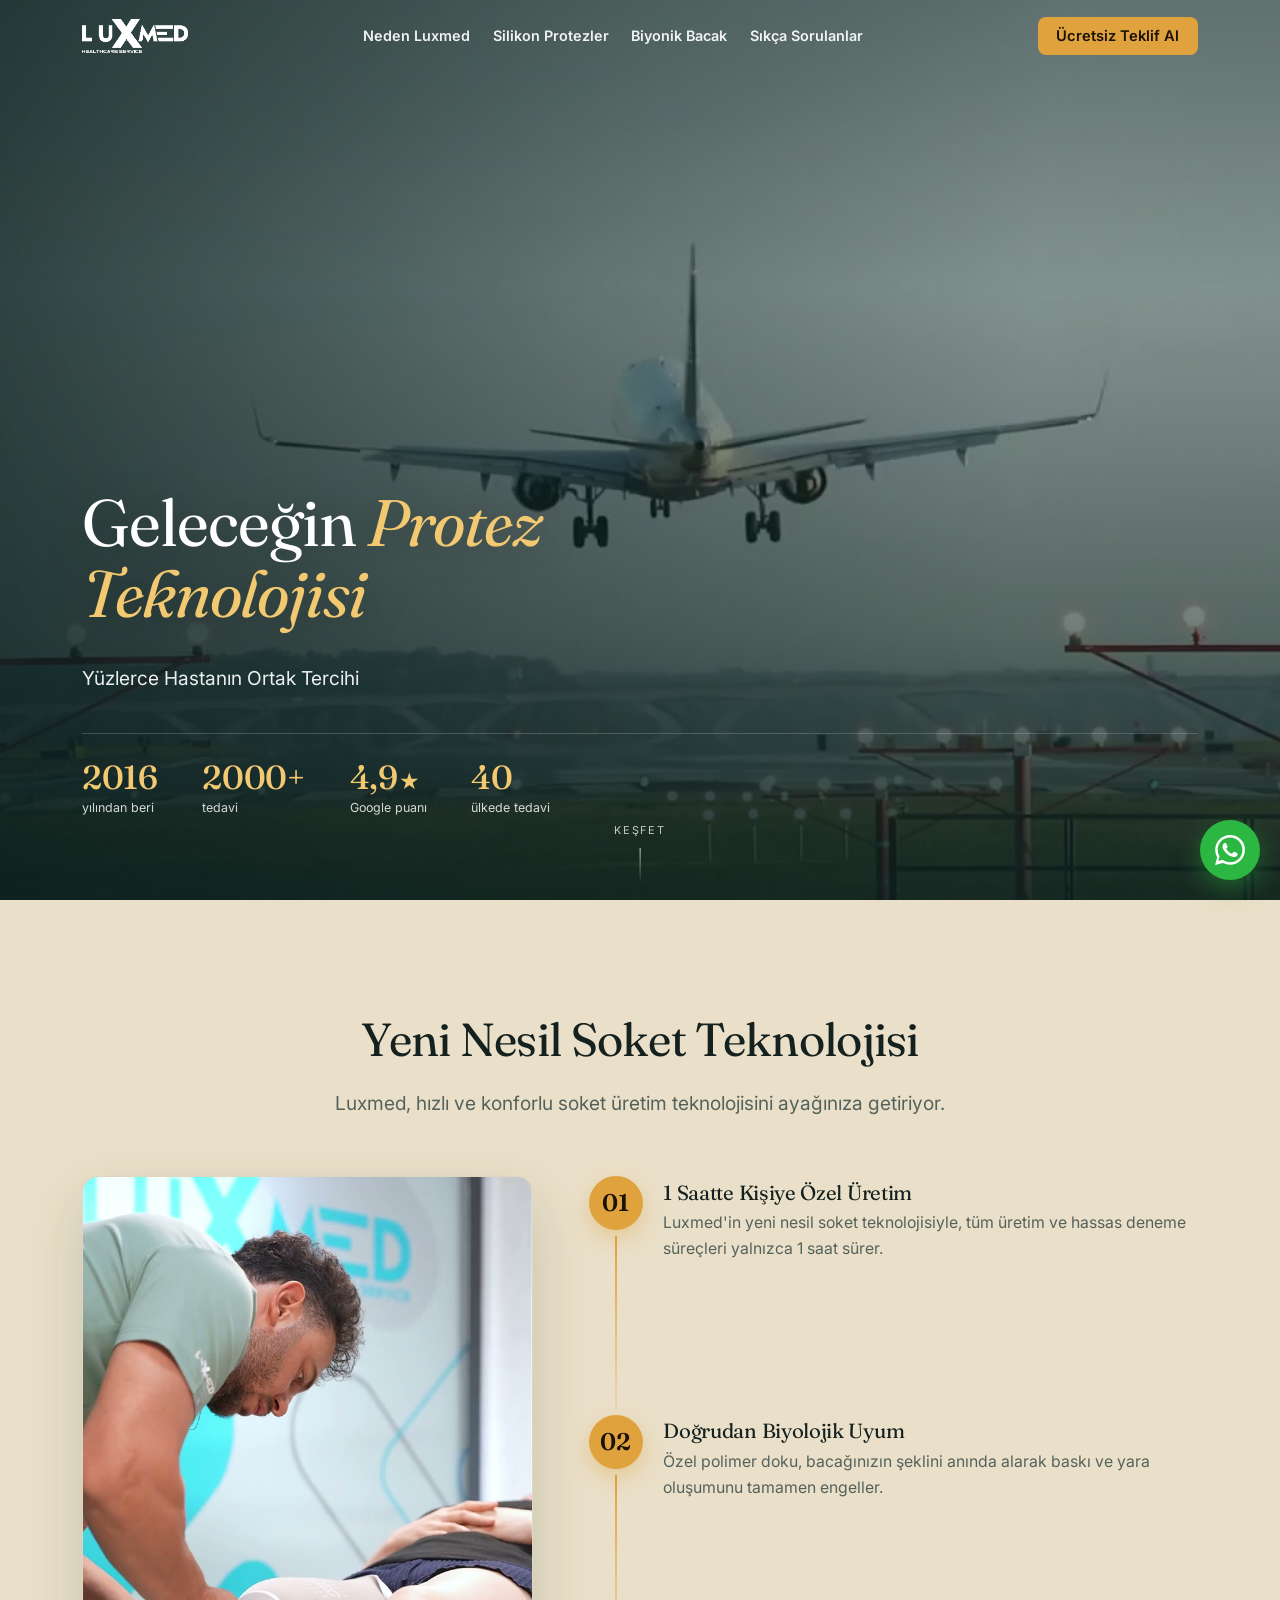
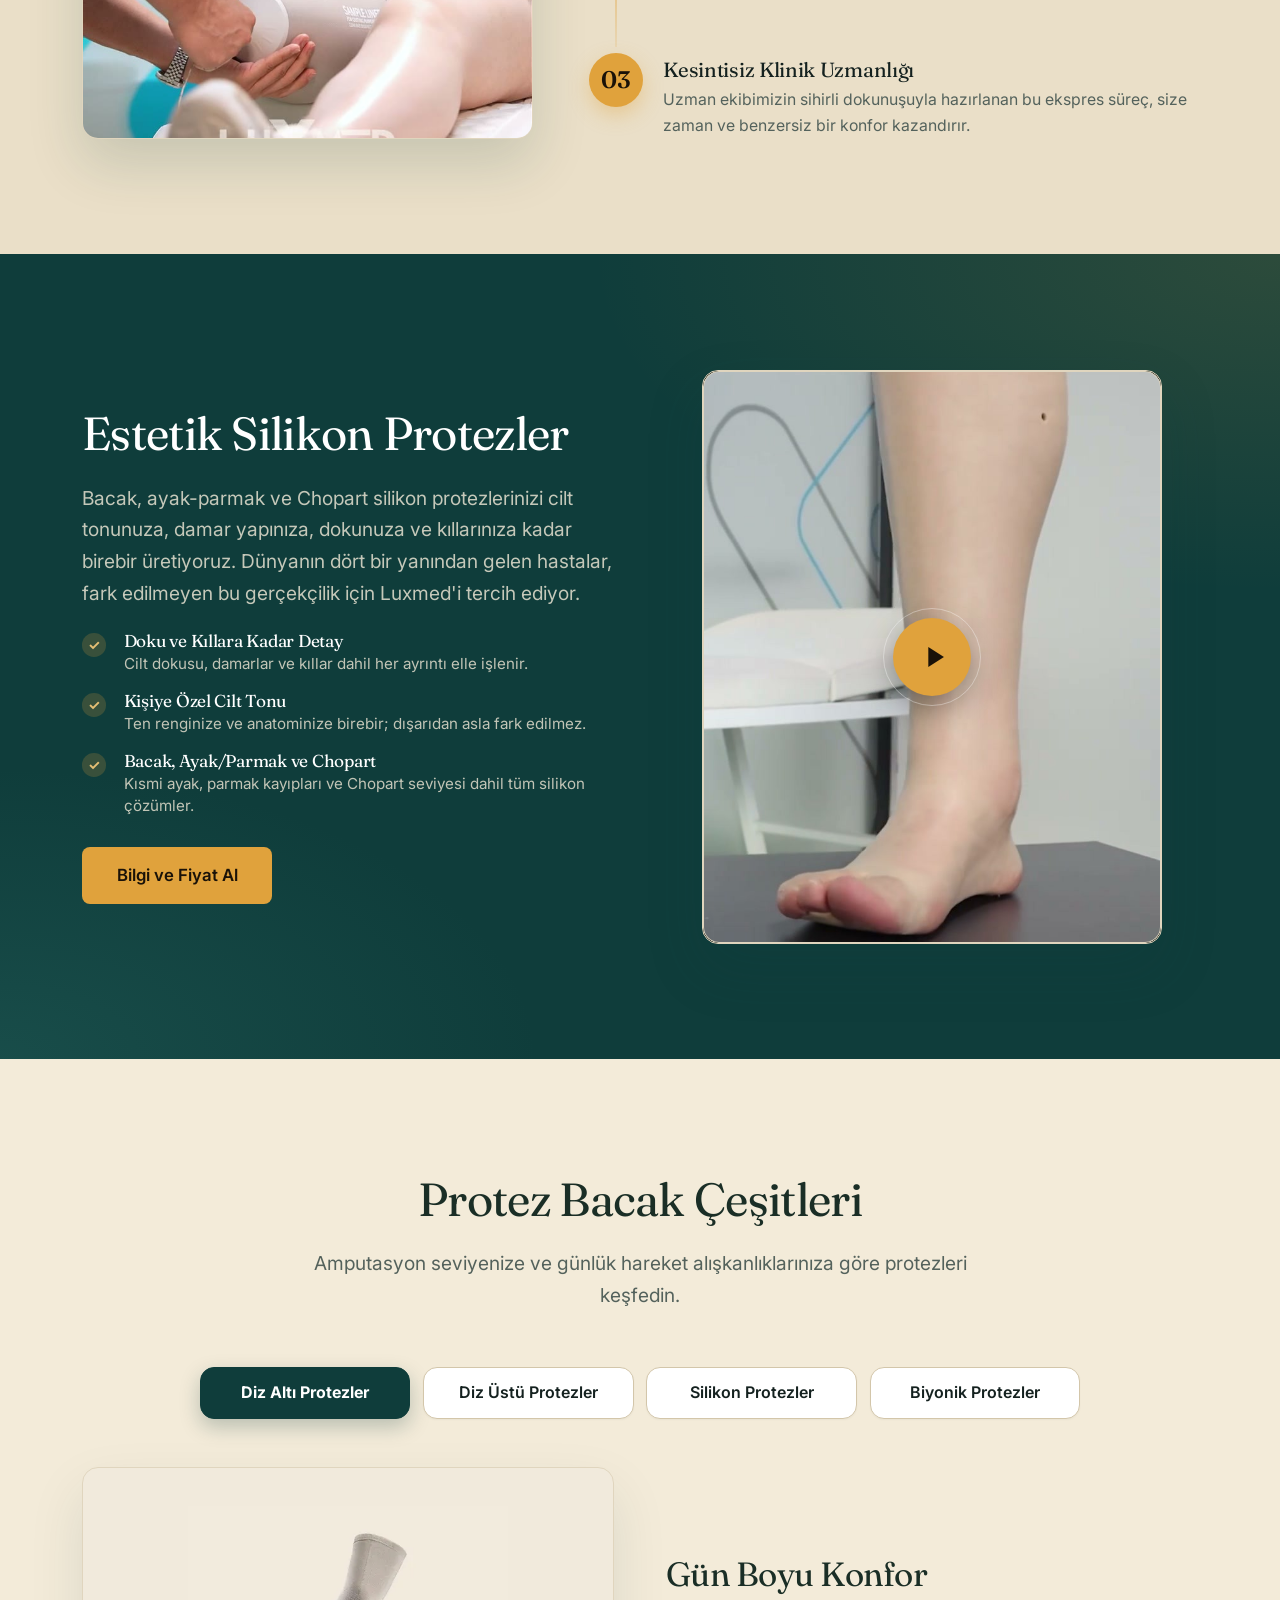
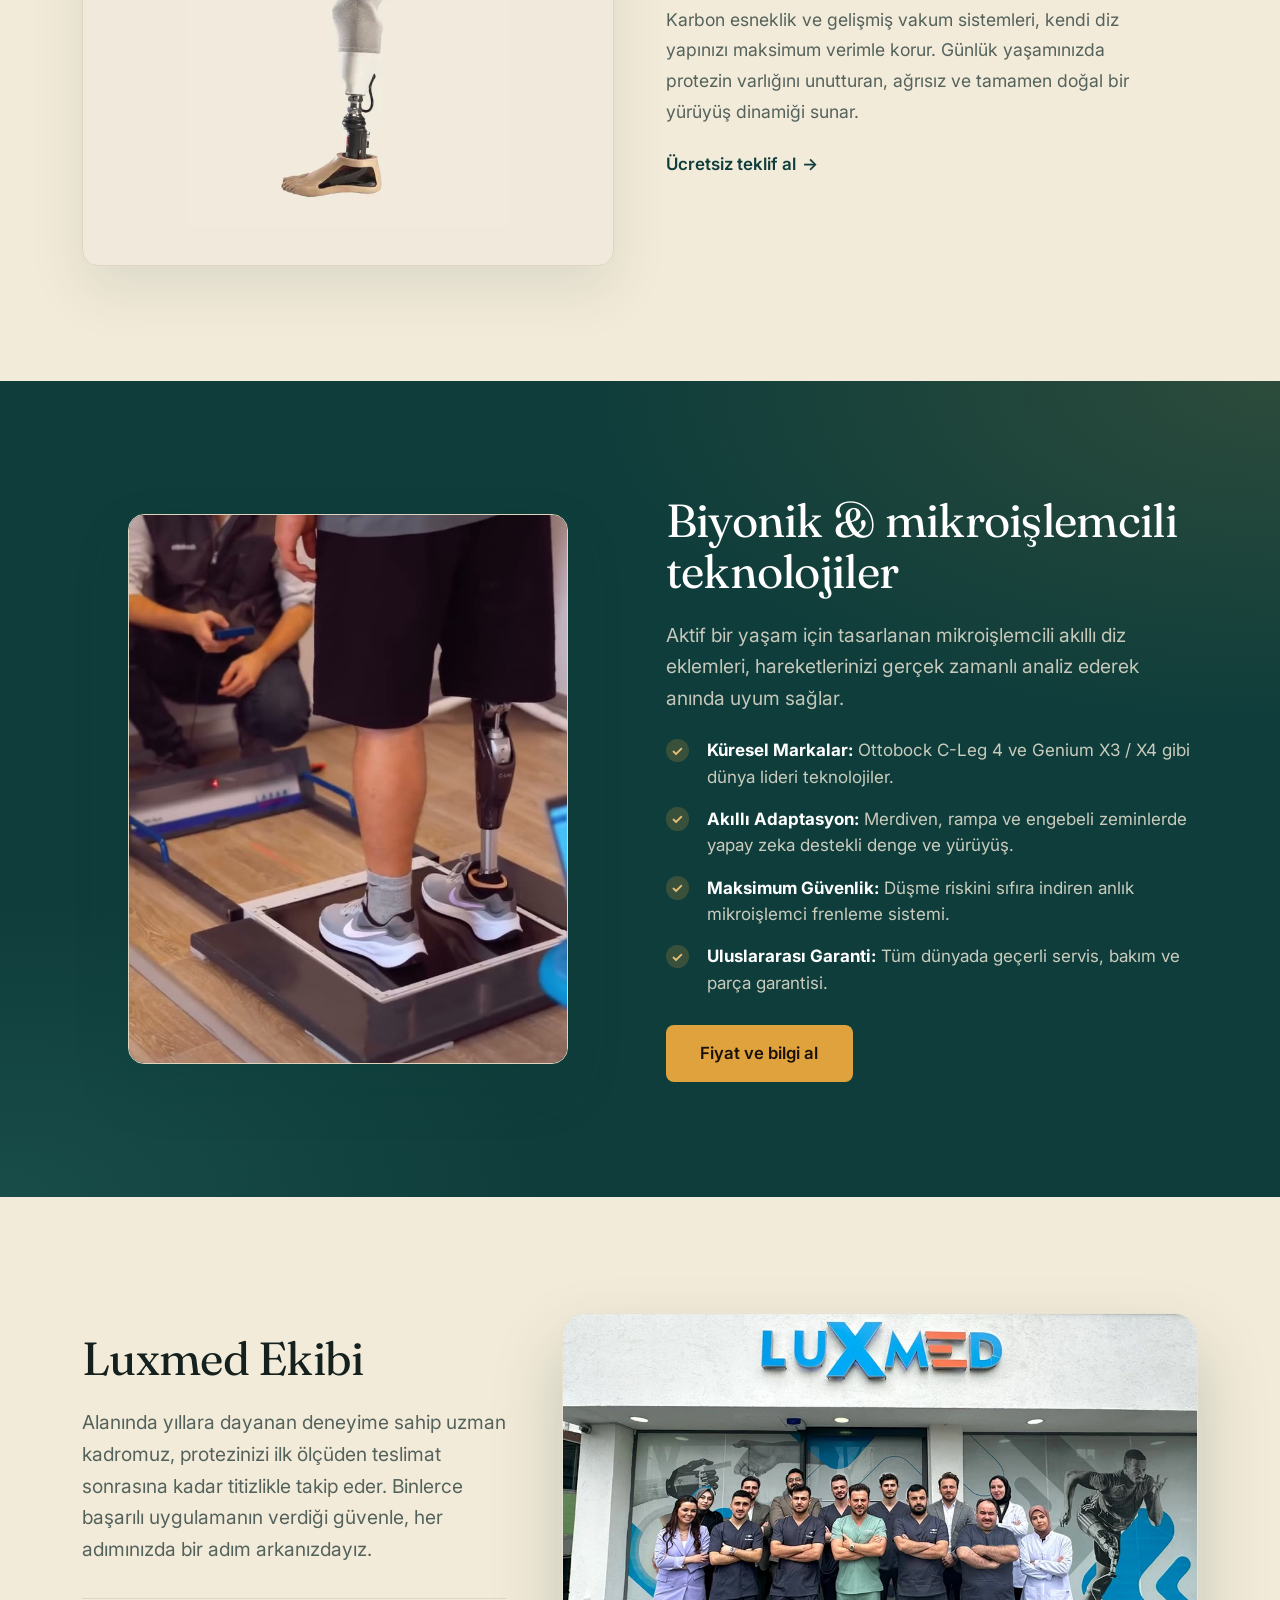
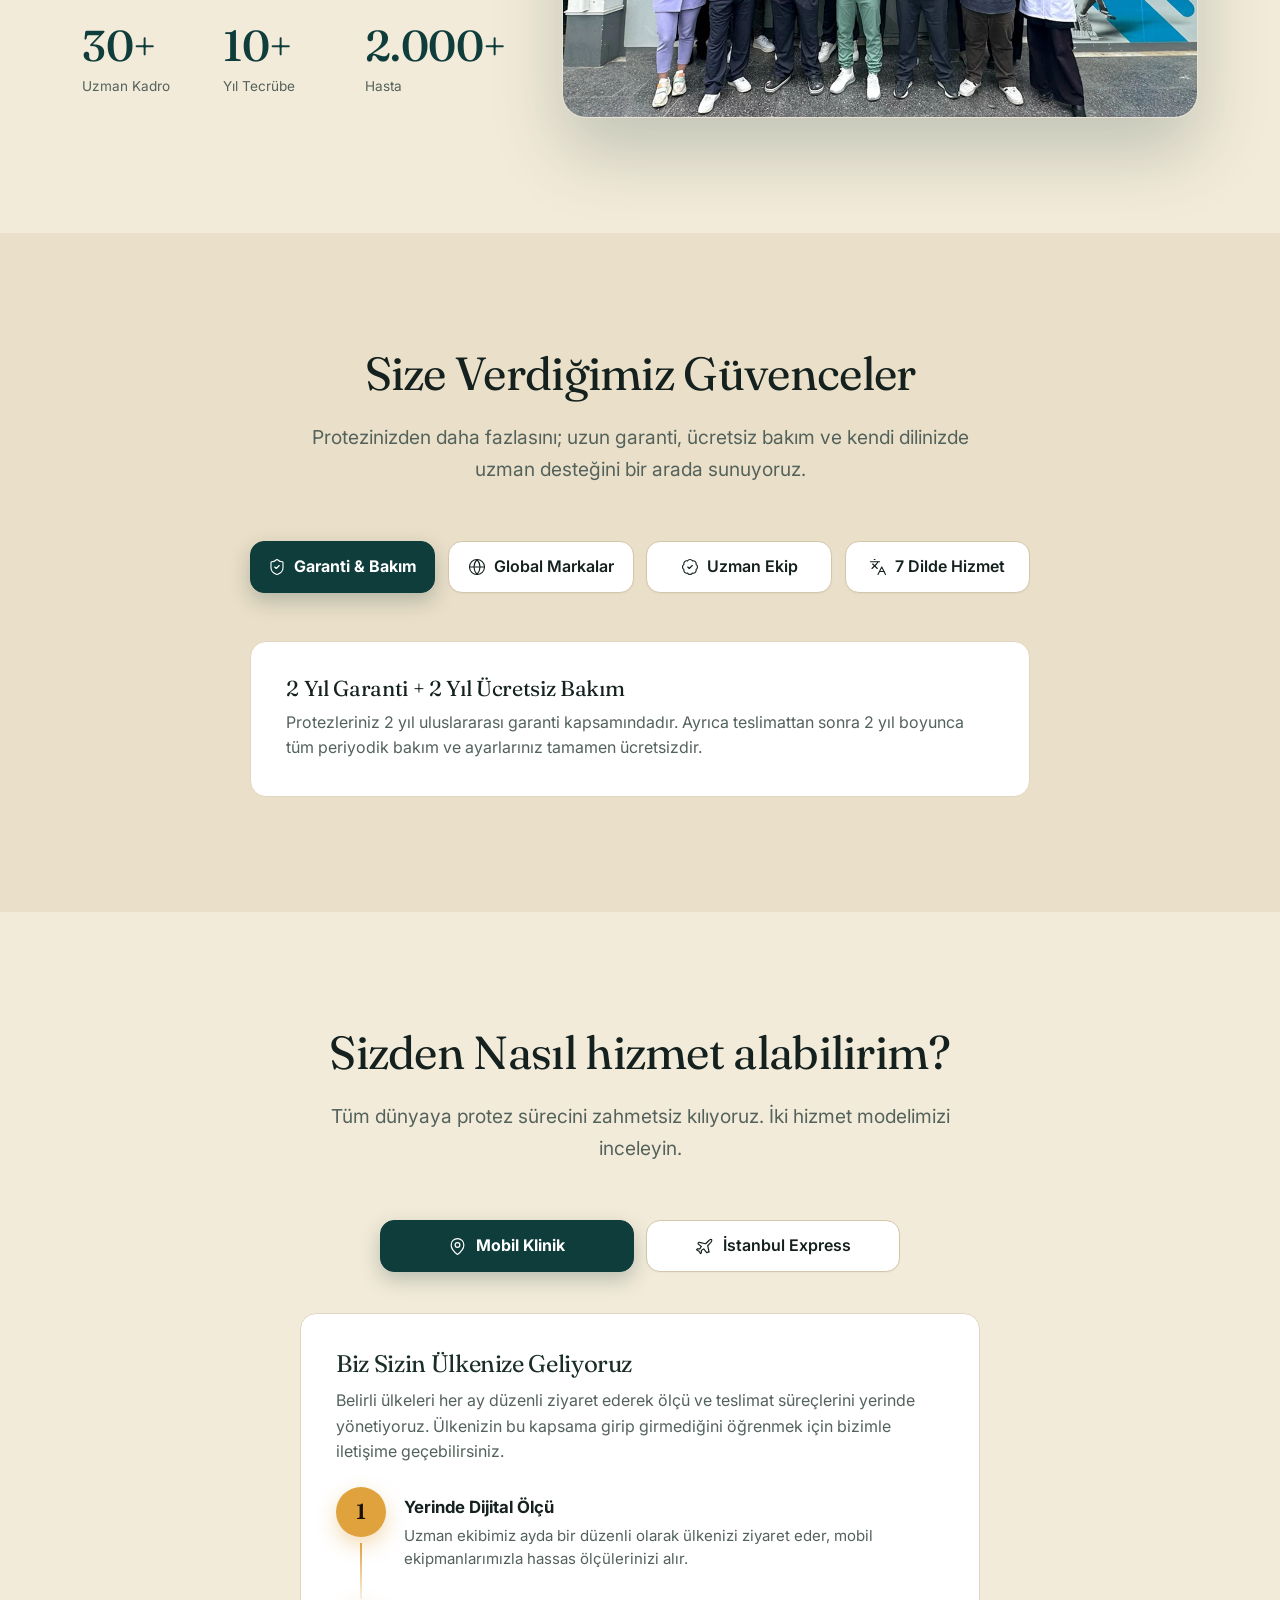
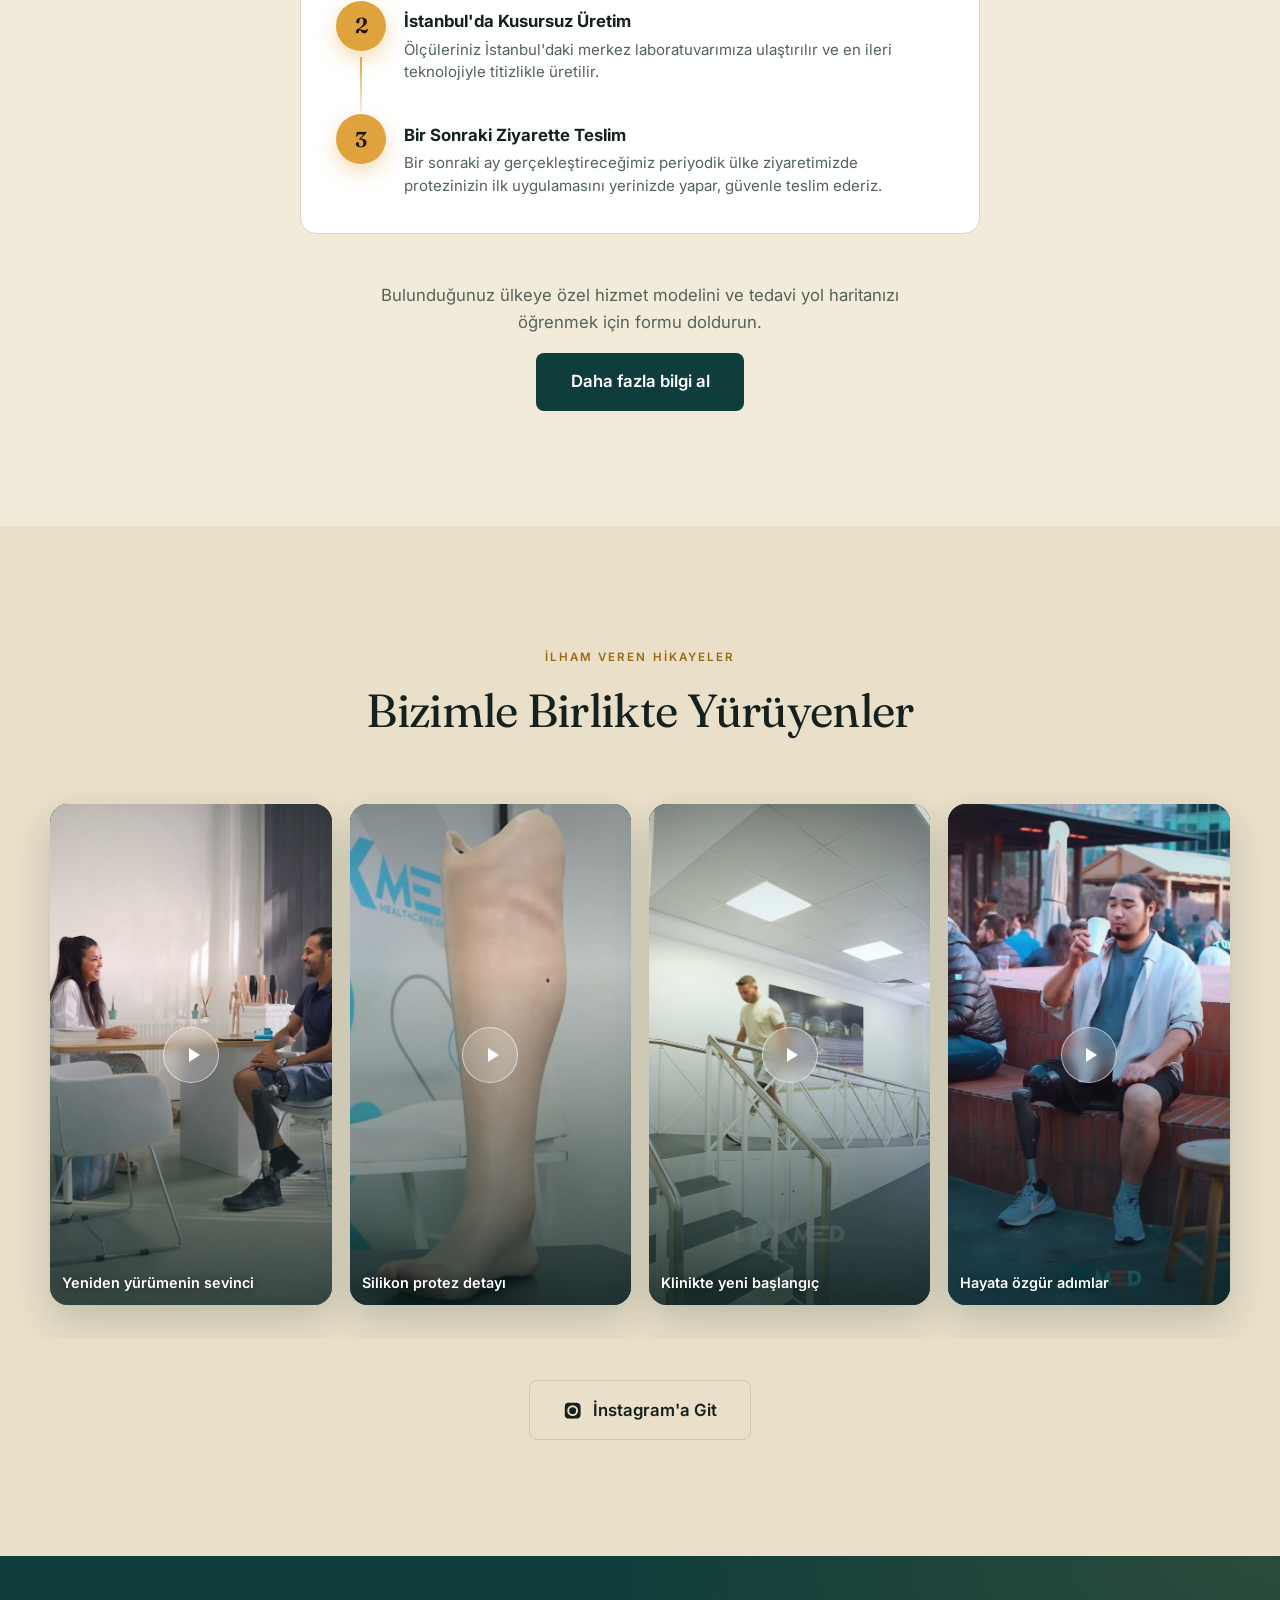
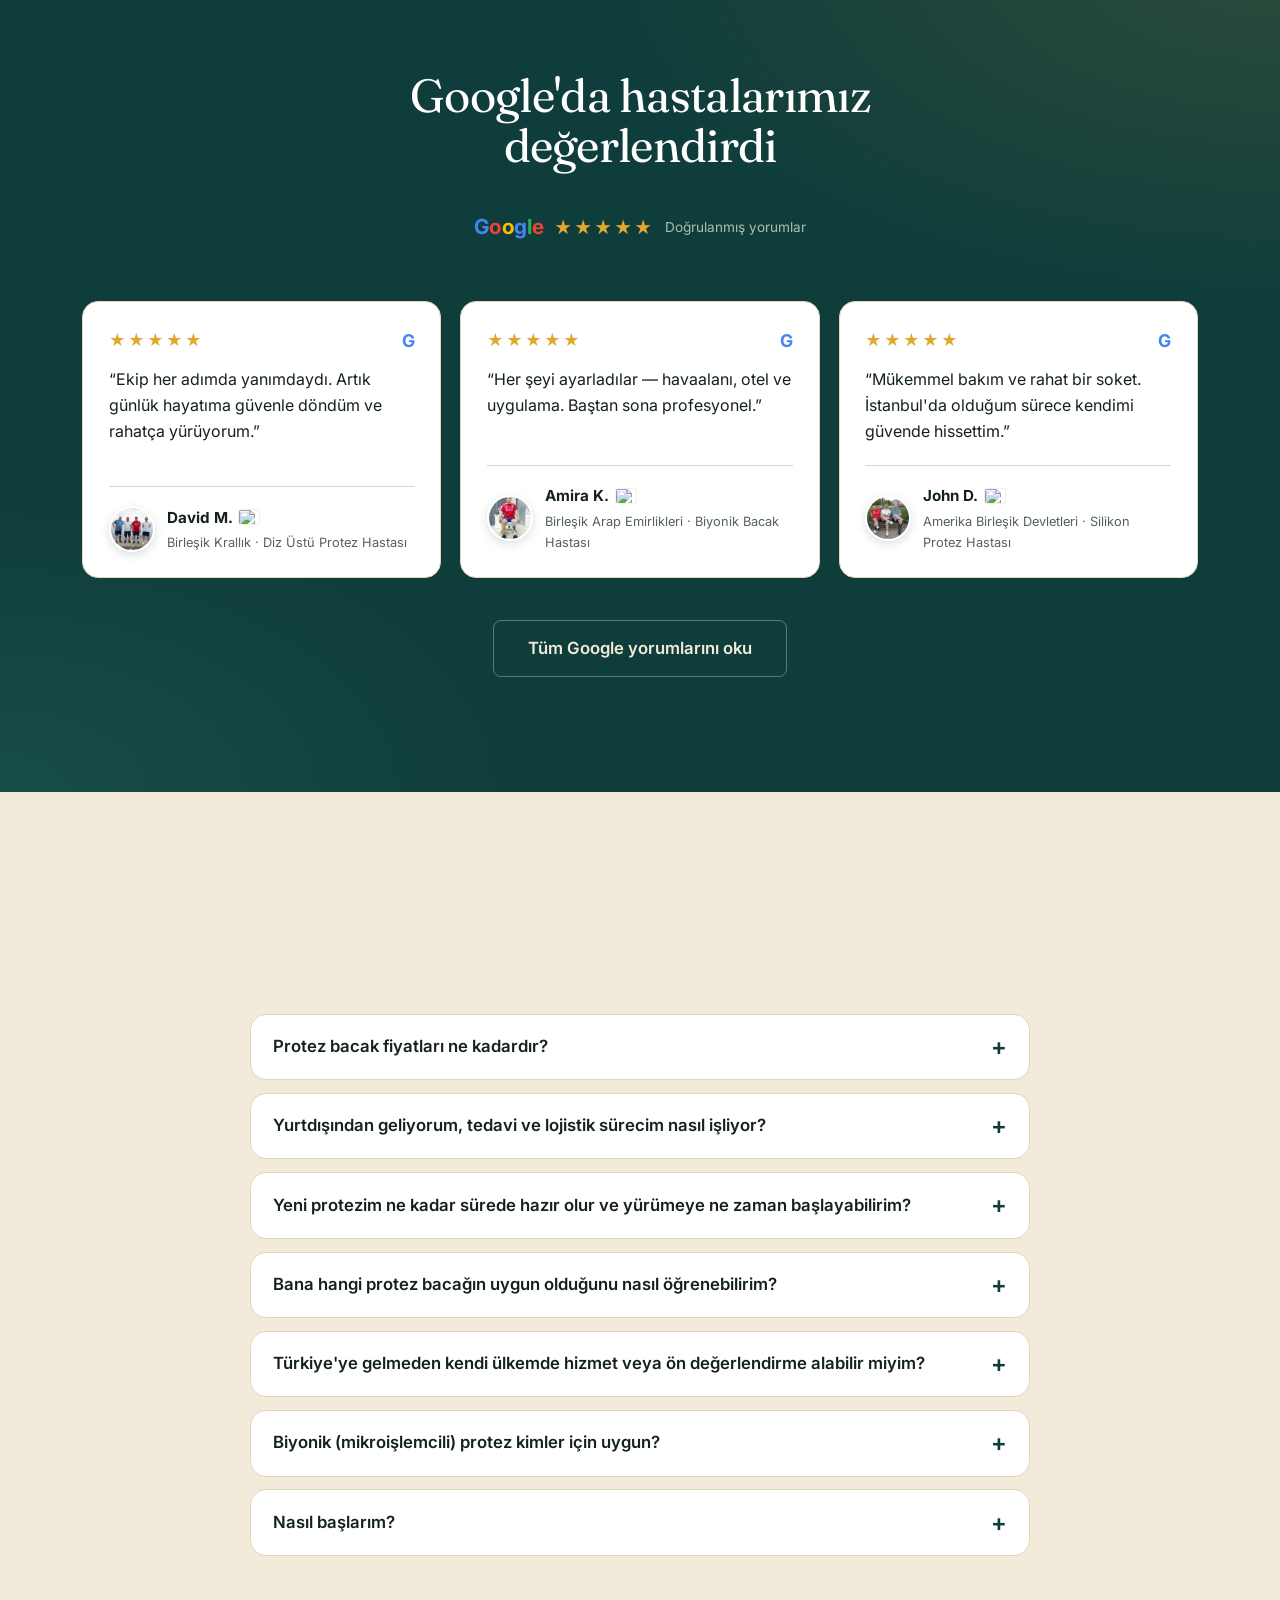
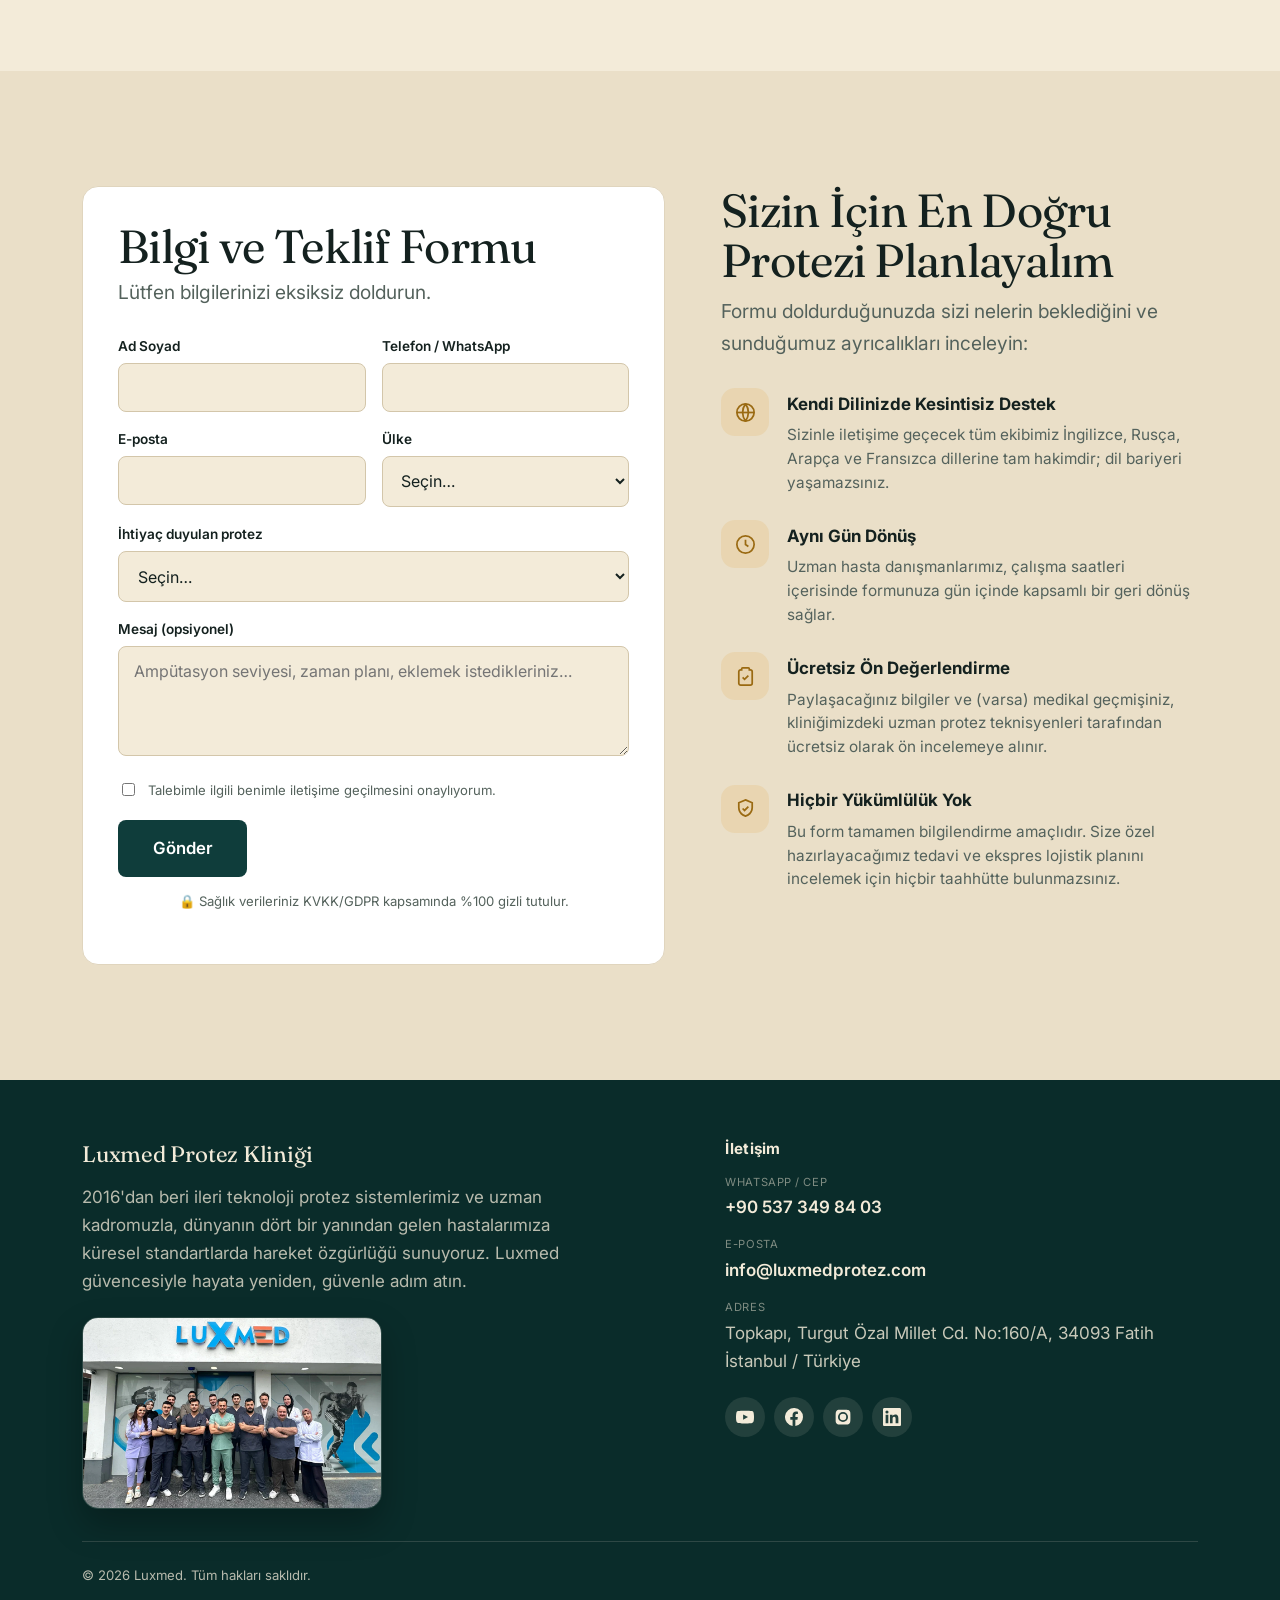
==== commit 24318014: "Hero videosu 4. kesit: Sultanahmet yürüyüşü -> uzmandan yürüme eğitimi Kaynak Slider-yatay-video.mp4" ====
--- a/protez-bacak-en/index.html
+++ b/protez-bacak-en/index.html
@@ -101,7 +101,7 @@
     <!-- ================= HERO — tam ekran video + filtre ================= -->
     <section class="hero">
       <div class="hero__bg">
-        <video id="heroVideo" autoplay muted loop playsinline preload="auto" poster="assets/video/hero-pc-poster.jpg?v=3"></video>
+        <video id="heroVideo" autoplay muted loop playsinline preload="auto" poster="assets/video/hero-pc-poster.jpg?v=4"></video>
       </div>
       <div class="hero__overlay"></div>
 
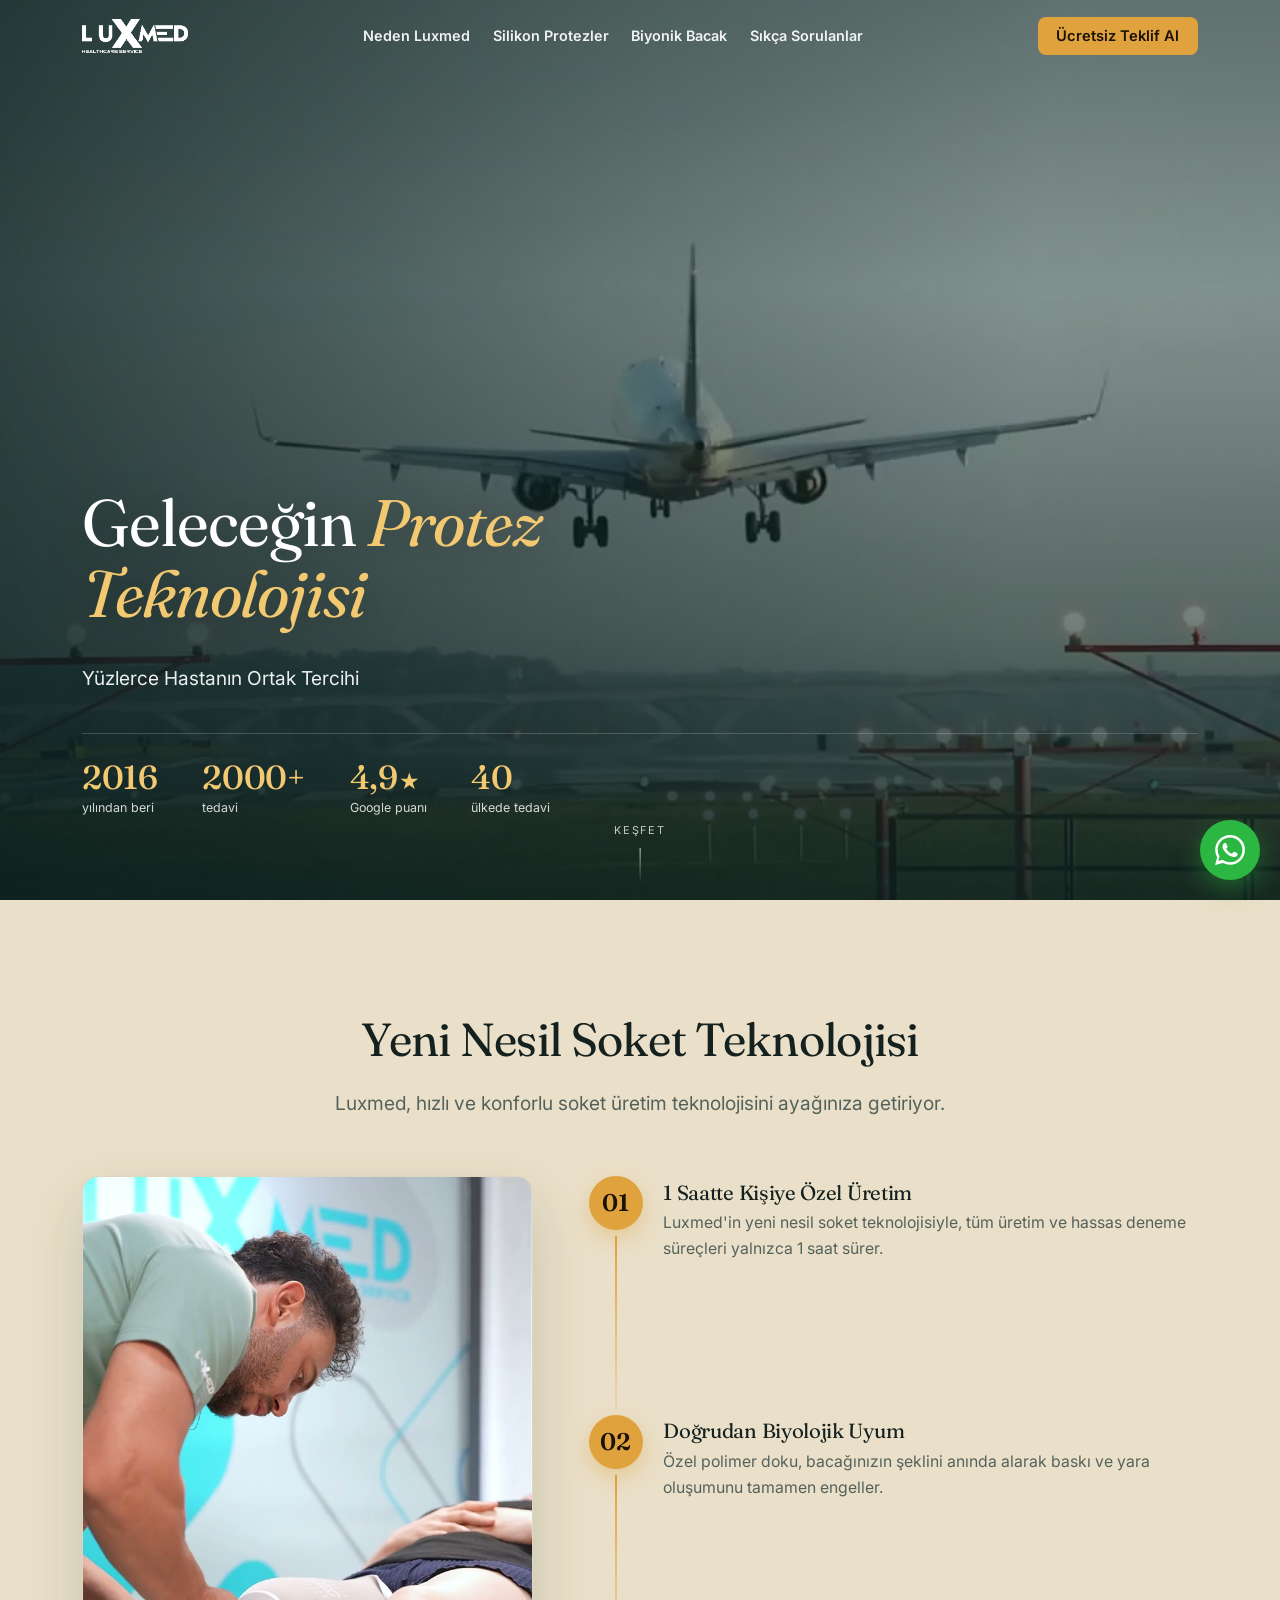
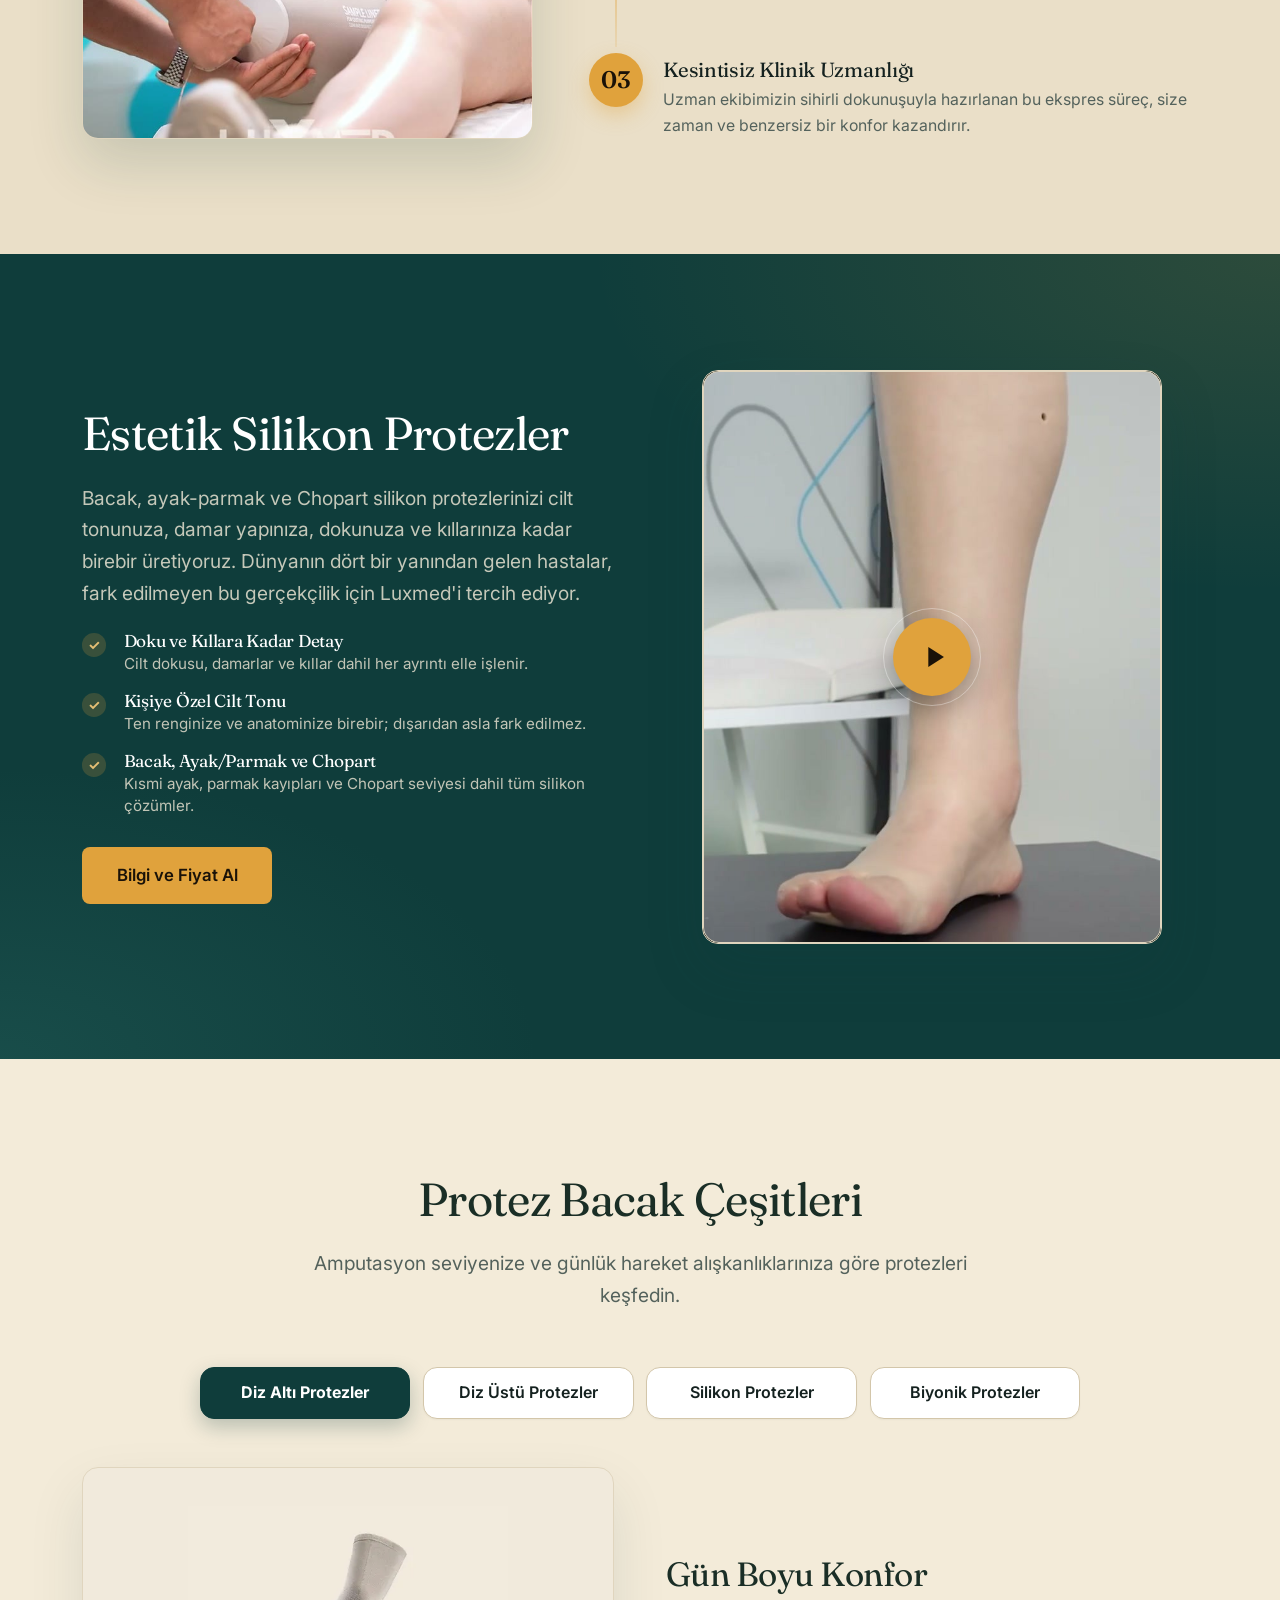
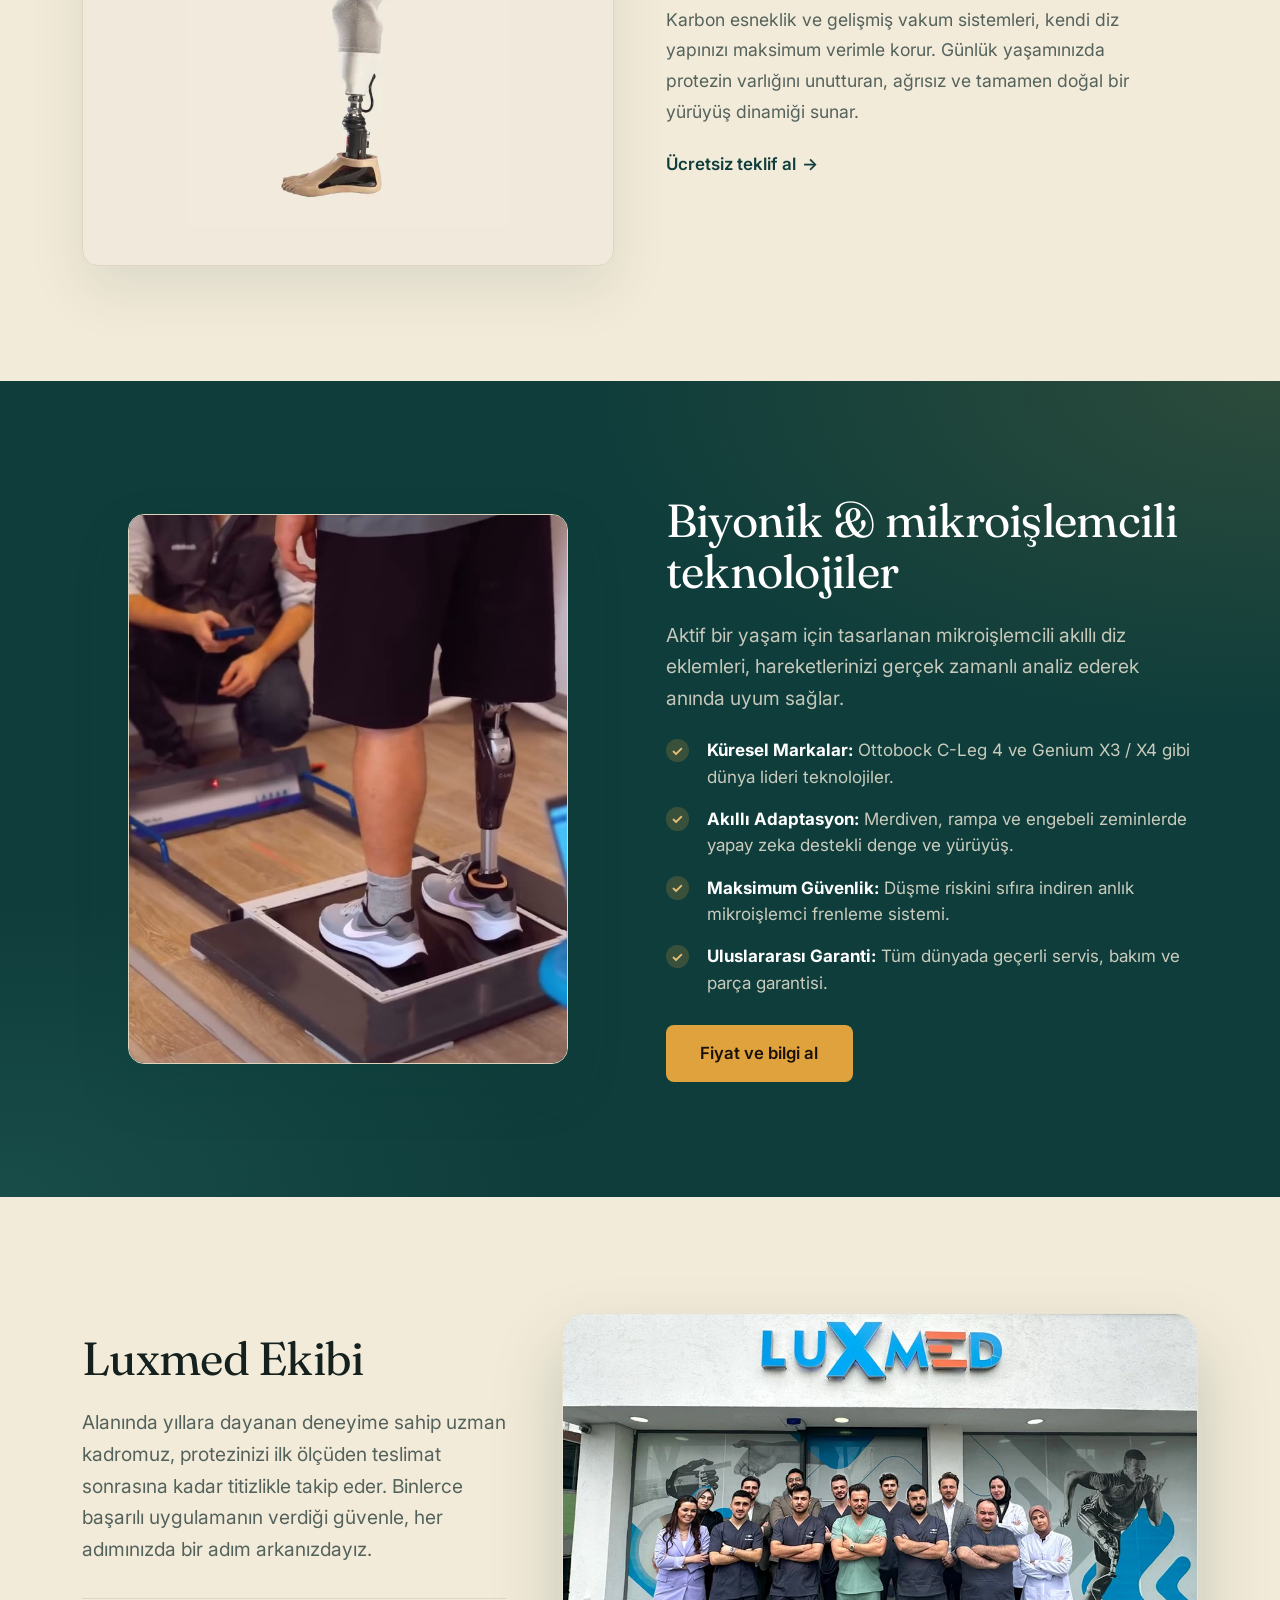
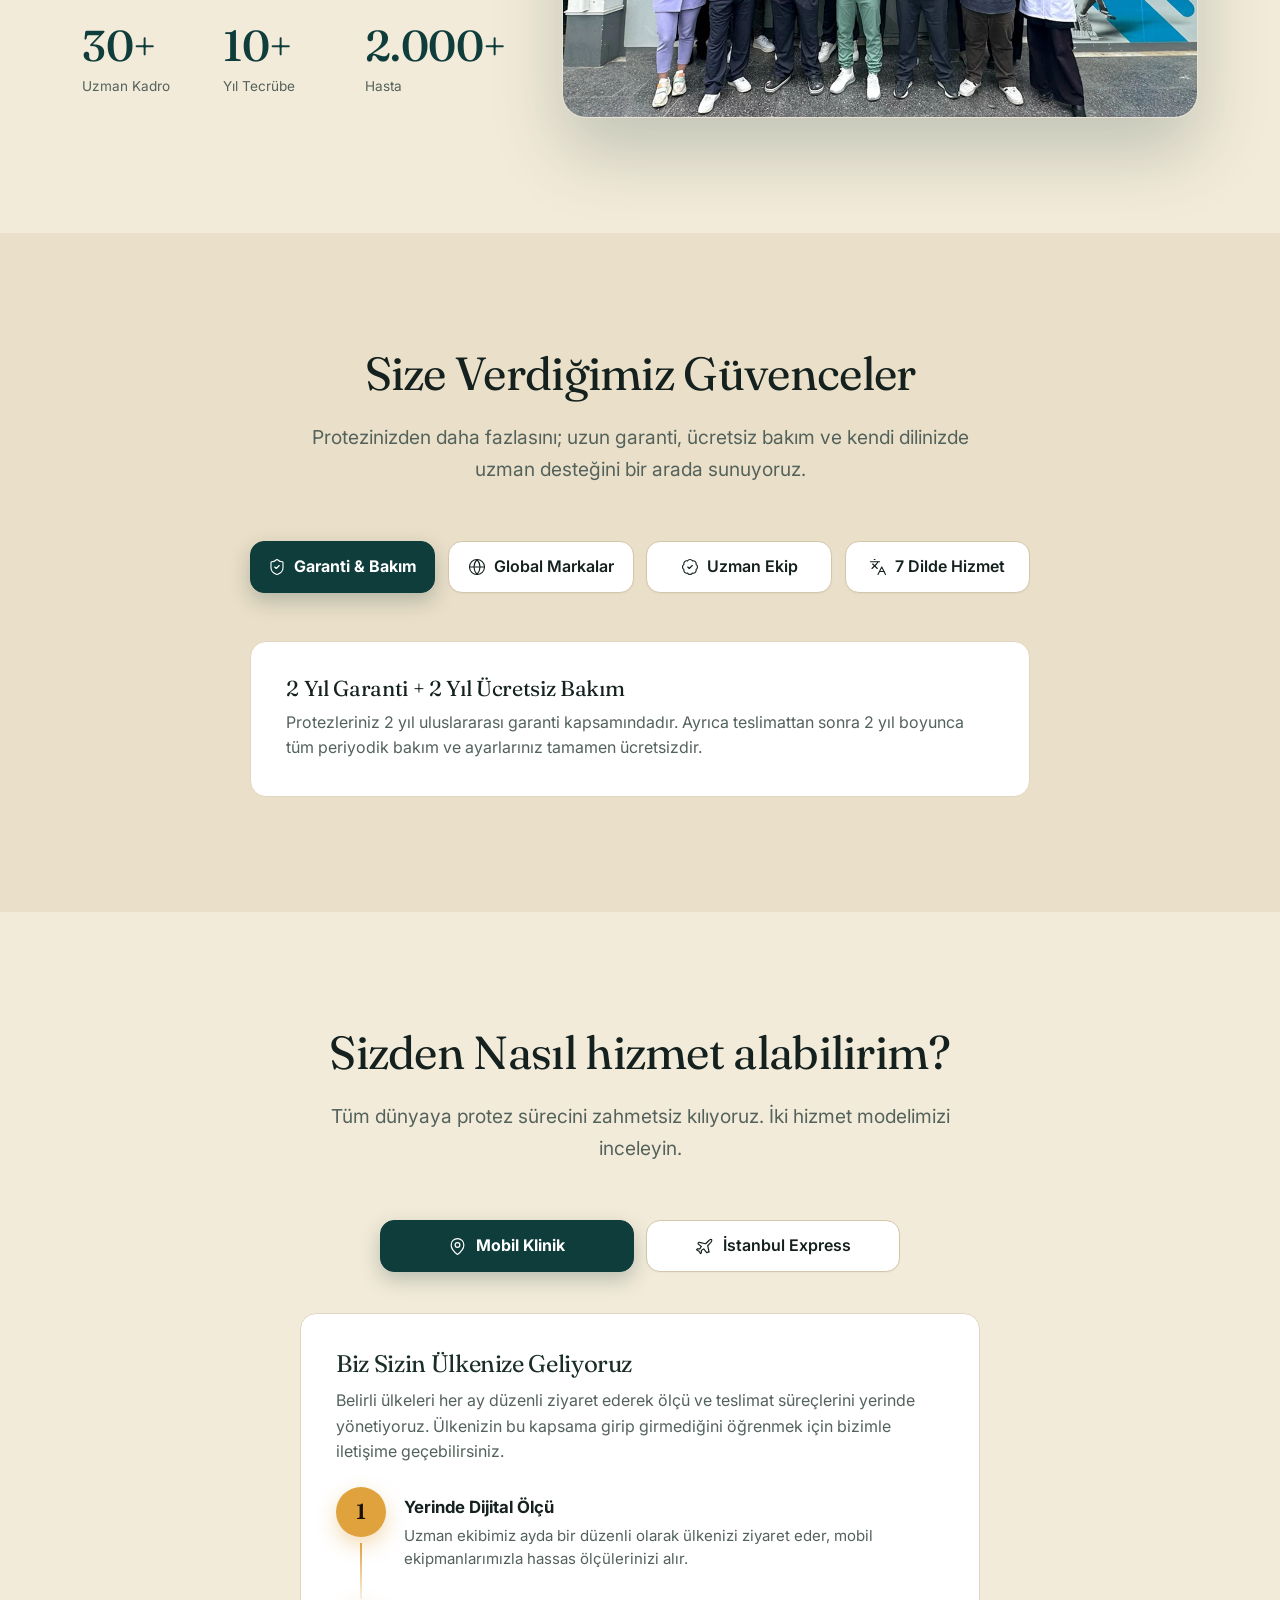
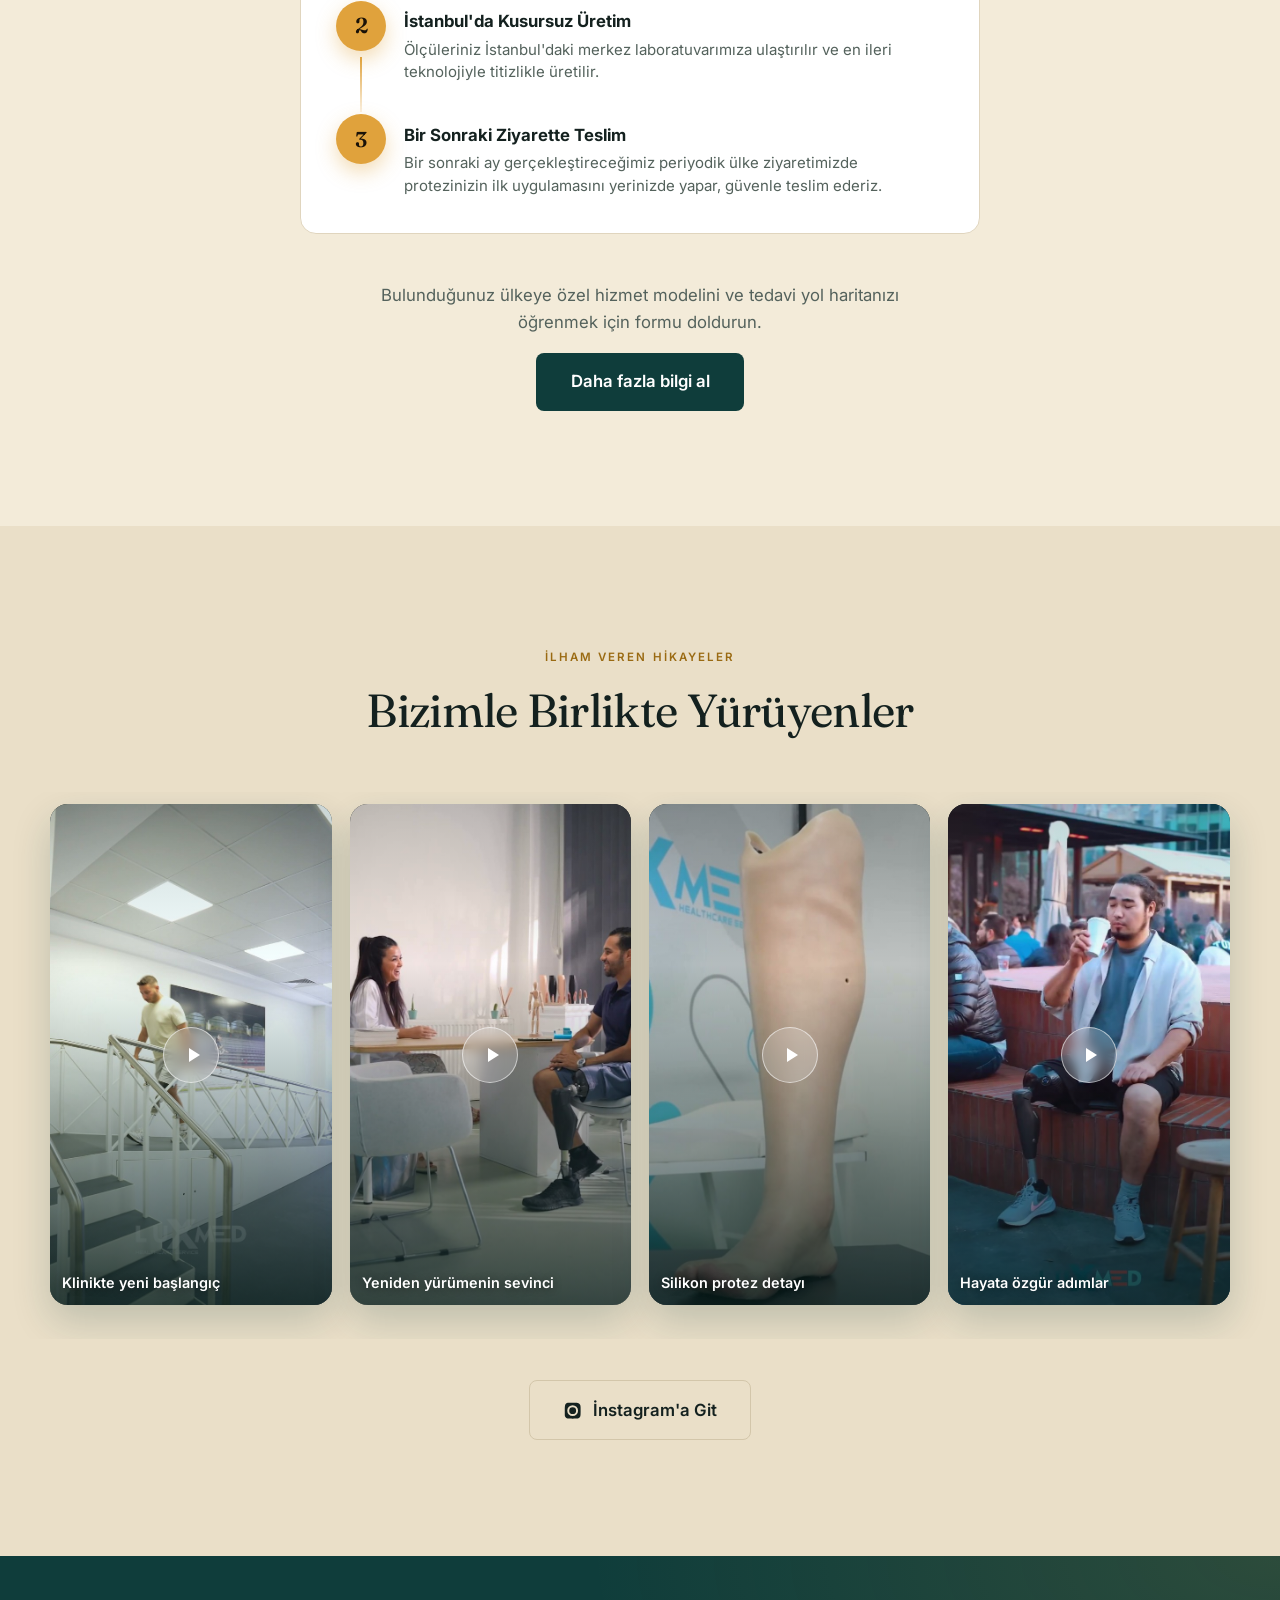
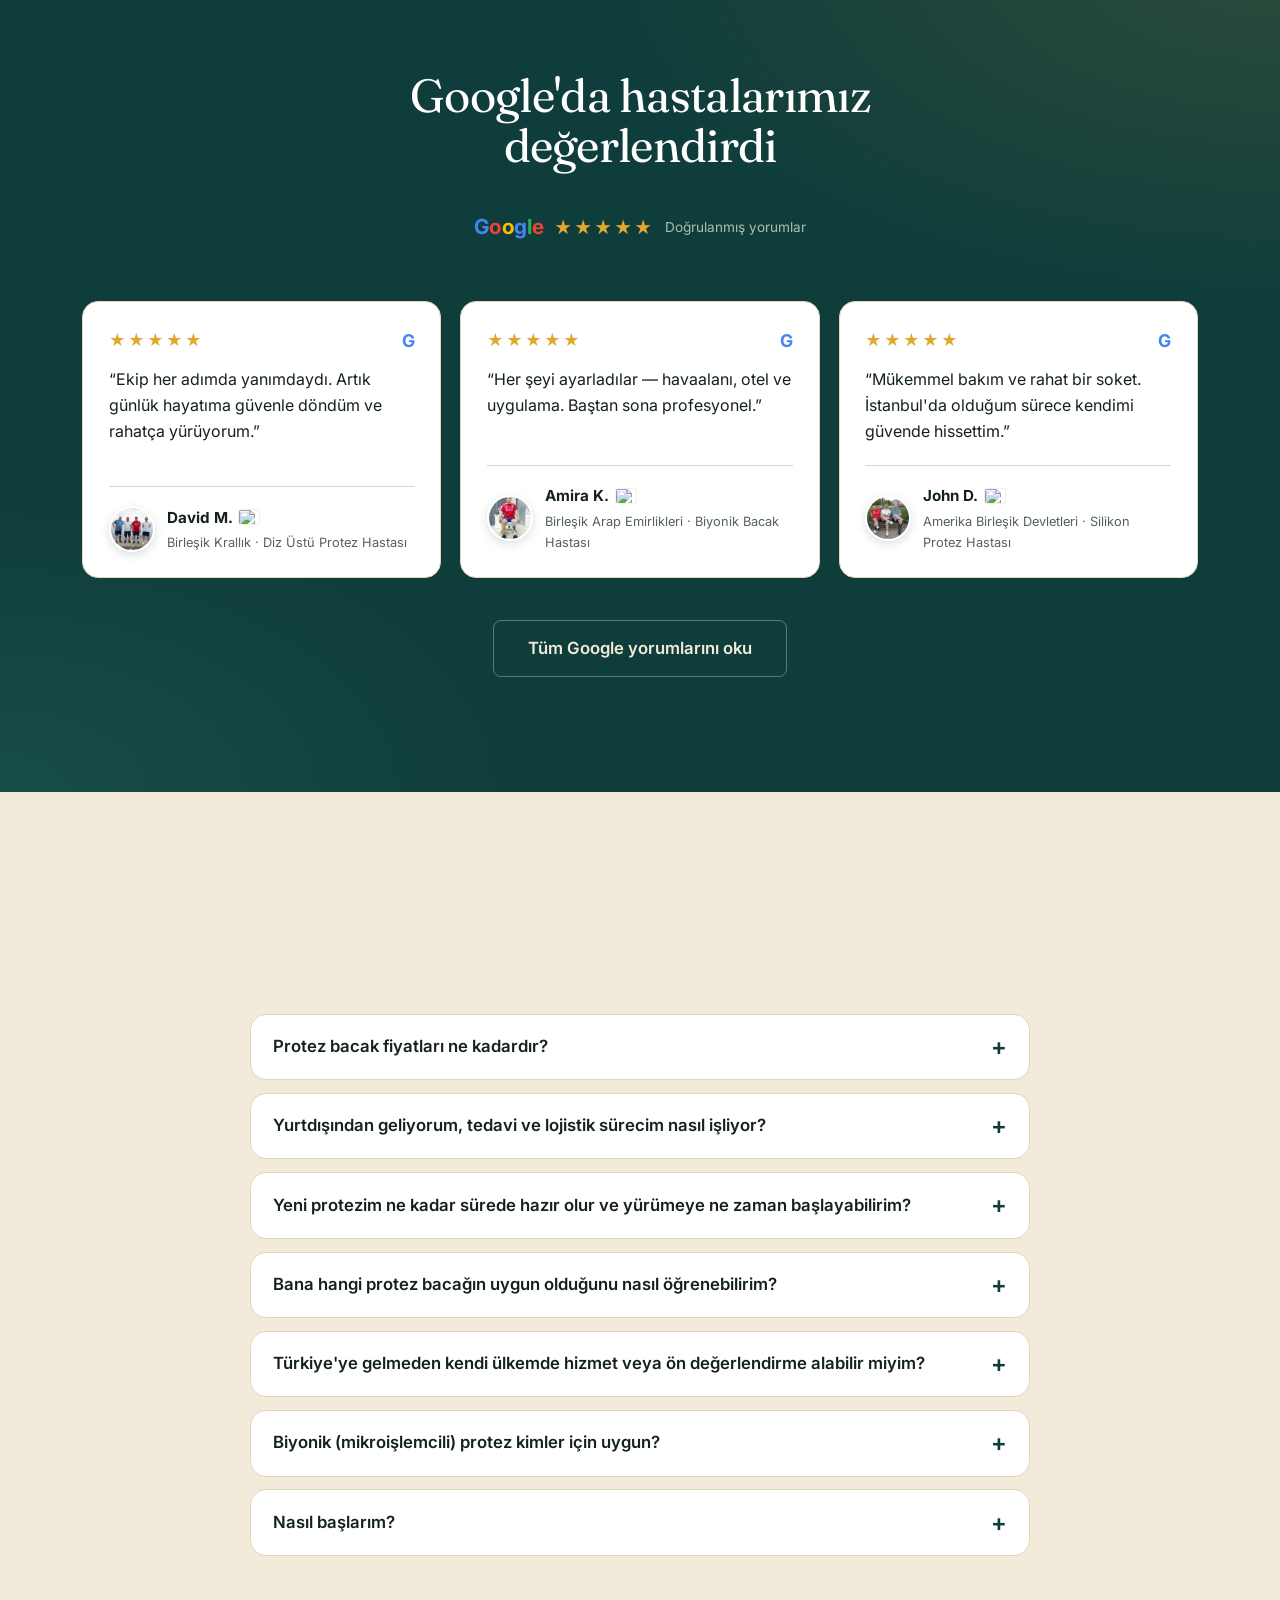
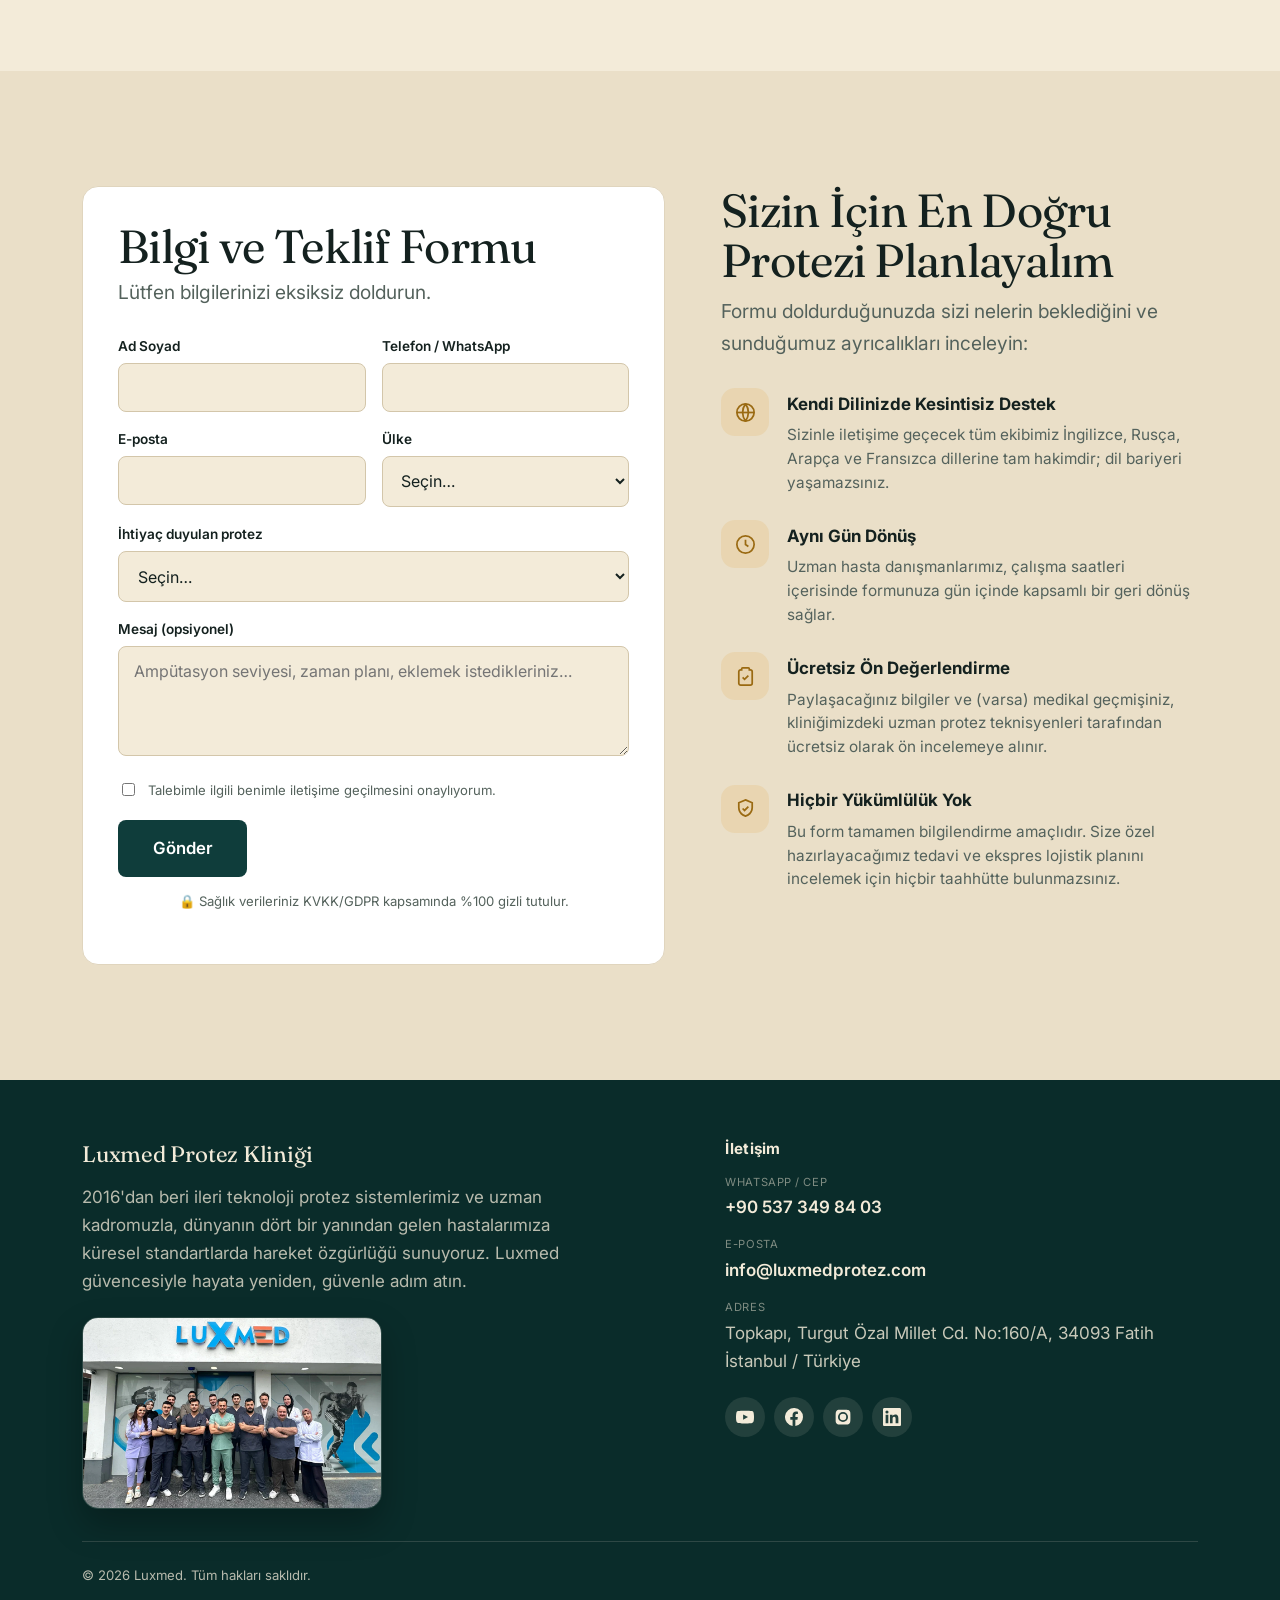
==== commit 8ac84d46: "#patients carousel sırası: 3->1, 1->2, 2->3, 4 sabit (reel-3,1,2,4) Kartlar data-video taşıdığı için" ====
--- a/protez-bacak-en/index.html
+++ b/protez-bacak-en/index.html
@@ -101,7 +101,7 @@
     <!-- ================= HERO — tam ekran video + filtre ================= -->
     <section class="hero">
       <div class="hero__bg">
-        <video id="heroVideo" autoplay muted loop playsinline preload="auto" poster="assets/video/hero-pc-poster.jpg?v=4"></video>
+        <video id="heroVideo" autoplay muted loop playsinline preload="auto" poster="assets/video/hero-pc-poster.jpg?v=5"></video>
       </div>
       <div class="hero__overlay"></div>
 
@@ -416,6 +416,11 @@
             <svg viewBox="0 0 24 24" fill="none" stroke="currentColor" stroke-width="2" stroke-linecap="round" stroke-linejoin="round" aria-hidden="true"><path d="M15 18l-6-6 6-6"/></svg>
           </button>
           <div class="reels" id="reelsTrack" role="region" aria-label="Hasta videoları" tabindex="0">
+          <a class="reel" href="assets/video/reel-3.mp4?v=1" data-video="assets/video/reel-3.mp4?v=1" data-track="reel_open" aria-label="Hasta videosunu izle: Klinikte yeni başlangıç">
+            <img class="reel__thumb" src="assets/img/reel-3.jpg?v=4" alt="Klinikte protez uyum seansı" loading="lazy" />
+            <span class="reel__play" aria-hidden="true"><svg viewBox="0 0 24 24" fill="currentColor"><path d="M8 5v14l11-7z"/></svg></span>
+            <span class="reel__cap">Klinikte yeni başlangıç</span>
+          </a>
           <a class="reel" href="assets/video/reel-1.mp4?v=1" data-video="assets/video/reel-1.mp4?v=1" data-track="reel_open" aria-label="Hasta videosunu izle: Yeniden yürümenin sevinci">
             <img class="reel__thumb" src="assets/img/reel-1.jpg?v=4" alt="Protezli hastamız sokakta özgürce yürürken" loading="lazy" />
             <span class="reel__play" aria-hidden="true"><svg viewBox="0 0 24 24" fill="currentColor"><path d="M8 5v14l11-7z"/></svg></span>
@@ -425,11 +430,6 @@
             <img class="reel__thumb" src="assets/img/reel-2.jpg?v=4" alt="Silikon estetik protez detayı" loading="lazy" />
             <span class="reel__play" aria-hidden="true"><svg viewBox="0 0 24 24" fill="currentColor"><path d="M8 5v14l11-7z"/></svg></span>
             <span class="reel__cap">Silikon protez detayı</span>
-          </a>
-          <a class="reel" href="assets/video/reel-3.mp4?v=1" data-video="assets/video/reel-3.mp4?v=1" data-track="reel_open" aria-label="Hasta videosunu izle: Klinikte yeni başlangıç">
-            <img class="reel__thumb" src="assets/img/reel-3.jpg?v=4" alt="Klinikte protez uyum seansı" loading="lazy" />
-            <span class="reel__play" aria-hidden="true"><svg viewBox="0 0 24 24" fill="currentColor"><path d="M8 5v14l11-7z"/></svg></span>
-            <span class="reel__cap">Klinikte yeni başlangıç</span>
           </a>
           <a class="reel" href="assets/video/reel-4.mp4?v=1" data-video="assets/video/reel-4.mp4?v=1" data-track="reel_open" aria-label="Hasta videosunu izle: Hayata özgür adımlar">
             <img class="reel__thumb" src="assets/img/reel-4.jpg?v=3" alt="Protezli hastamız günlük hayatında" loading="lazy" />
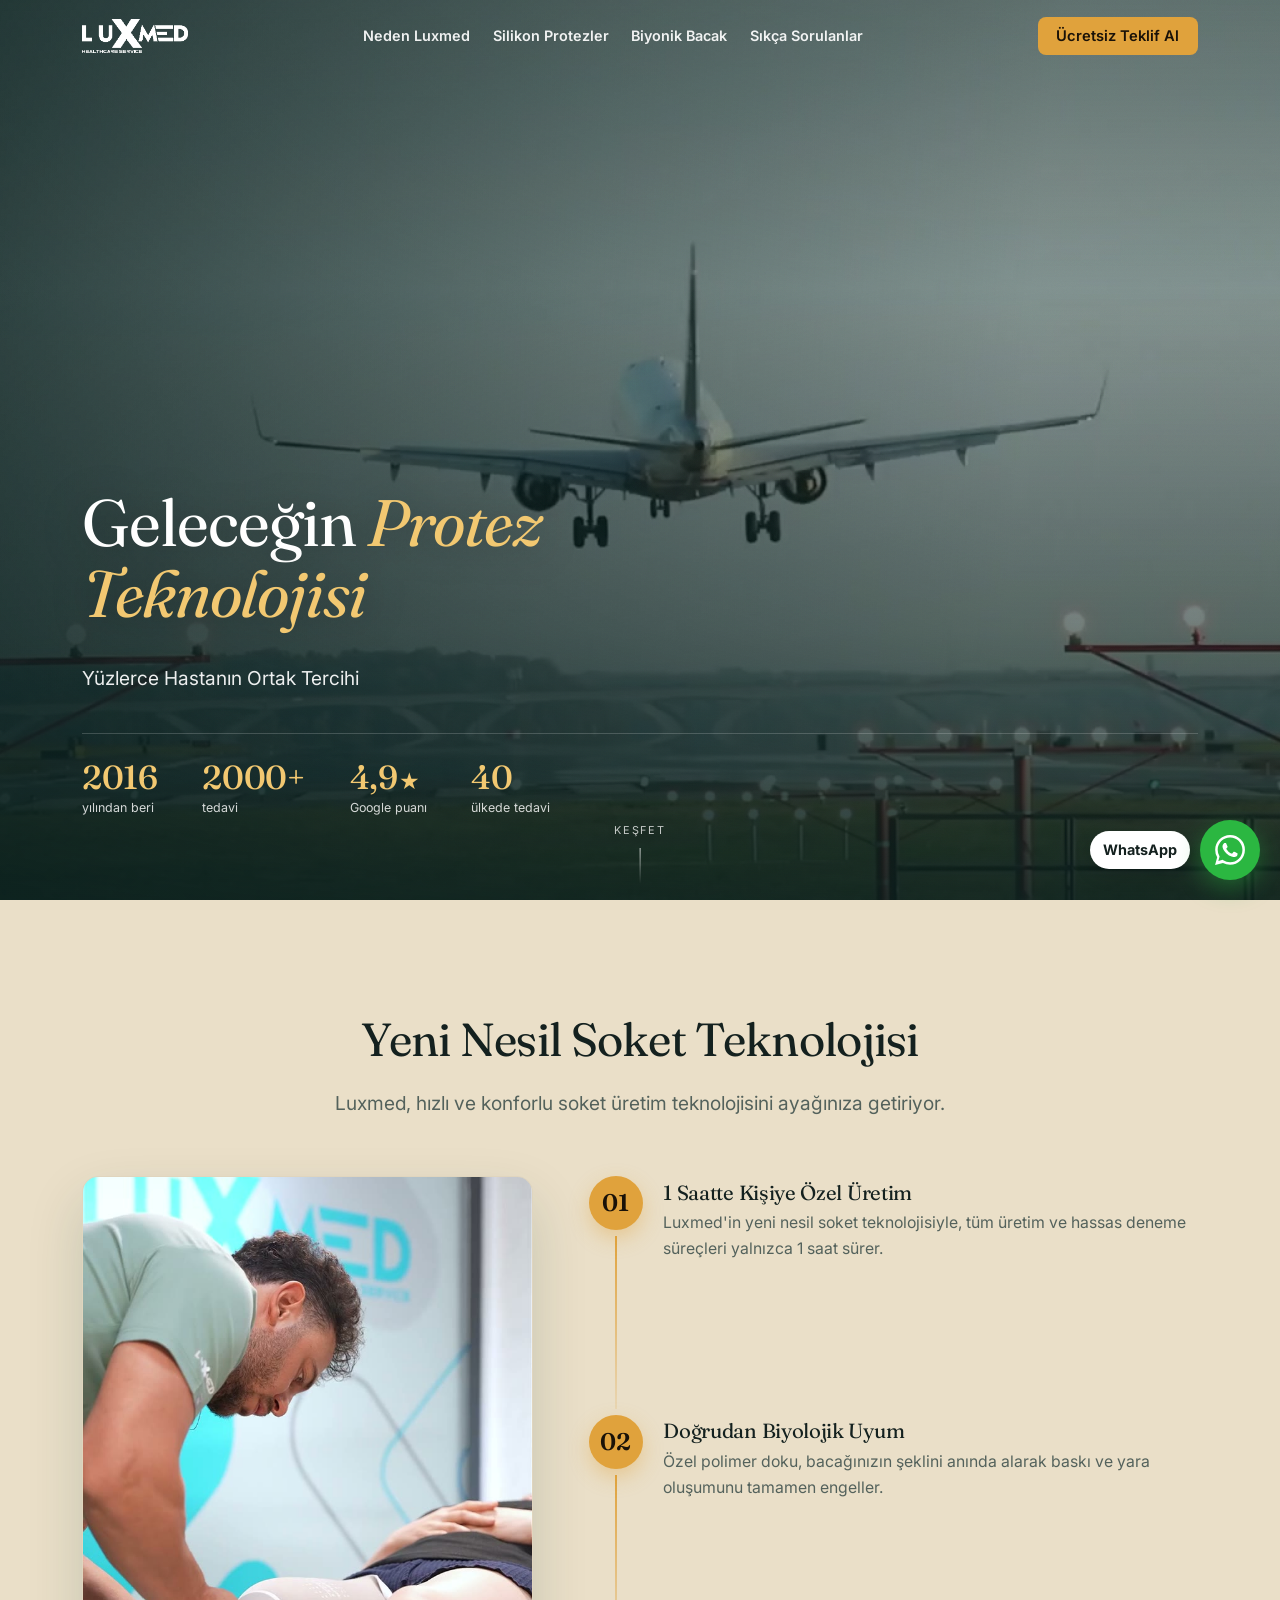
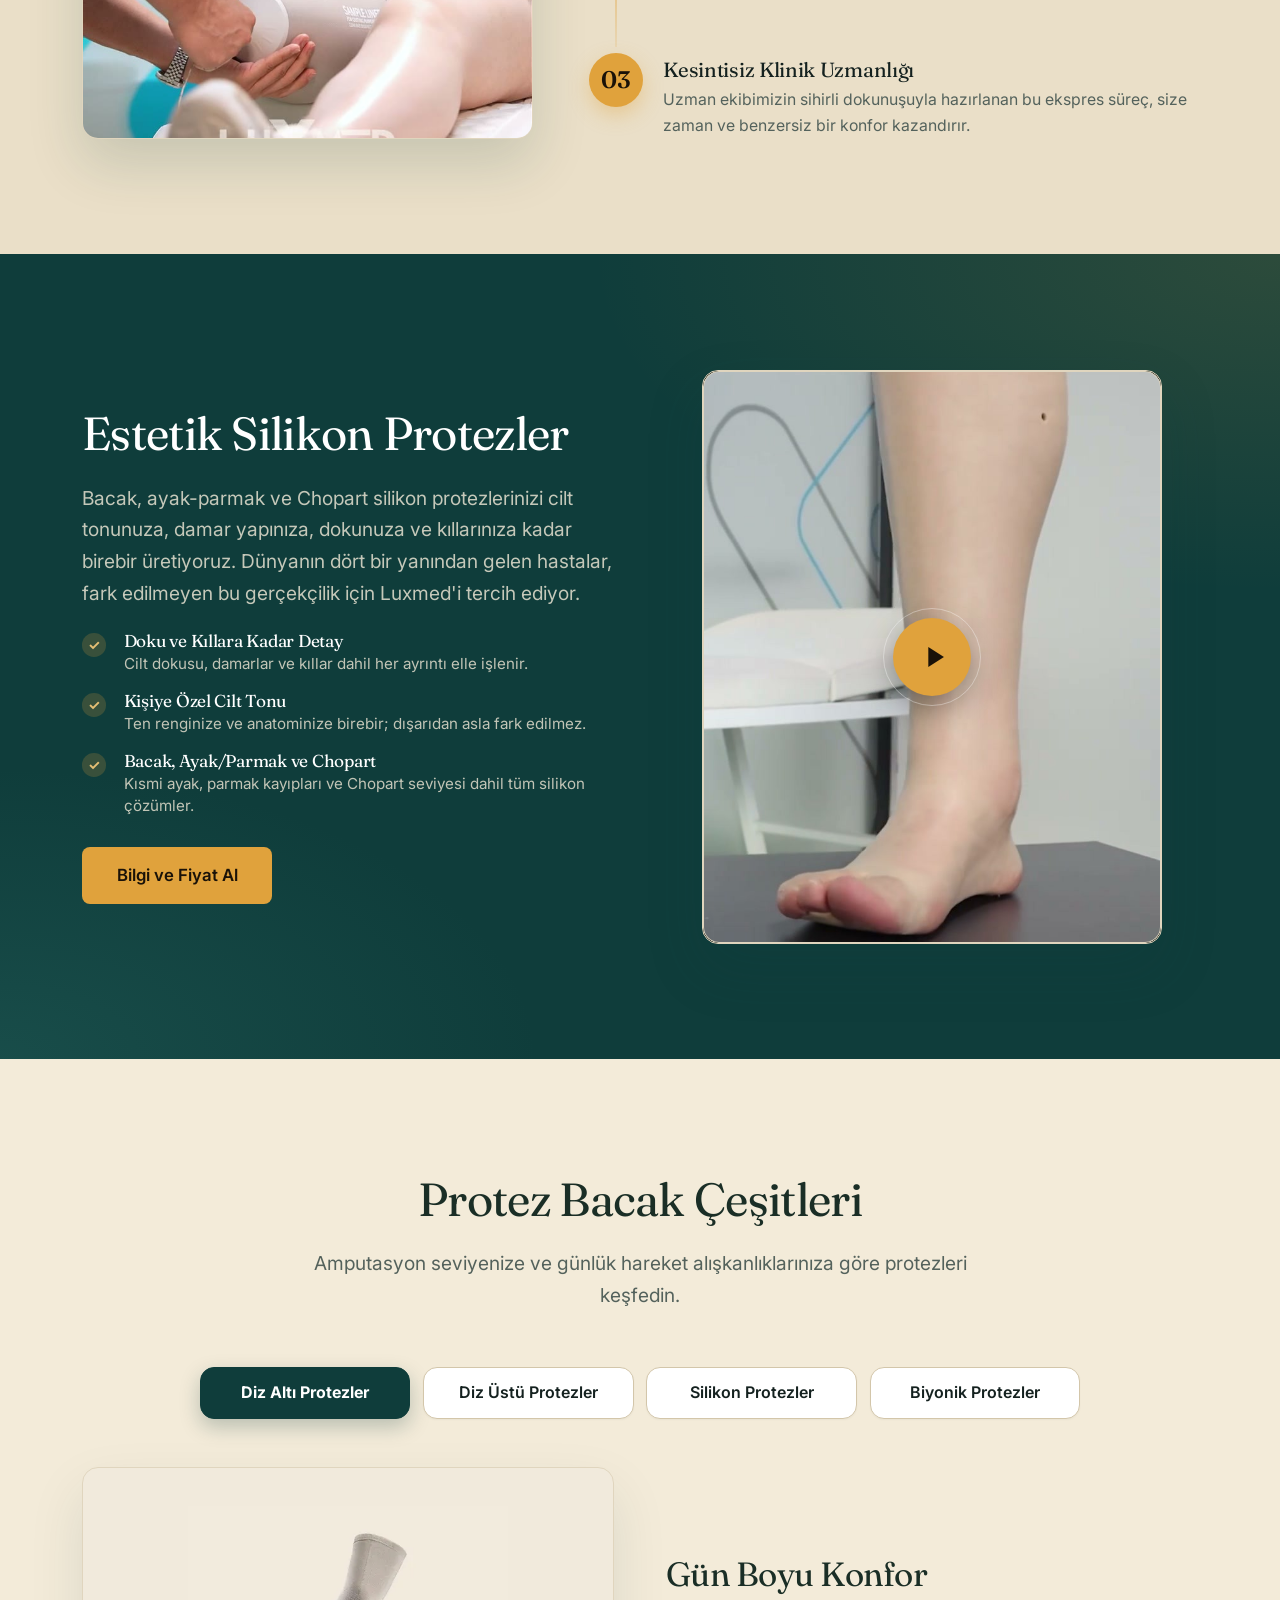
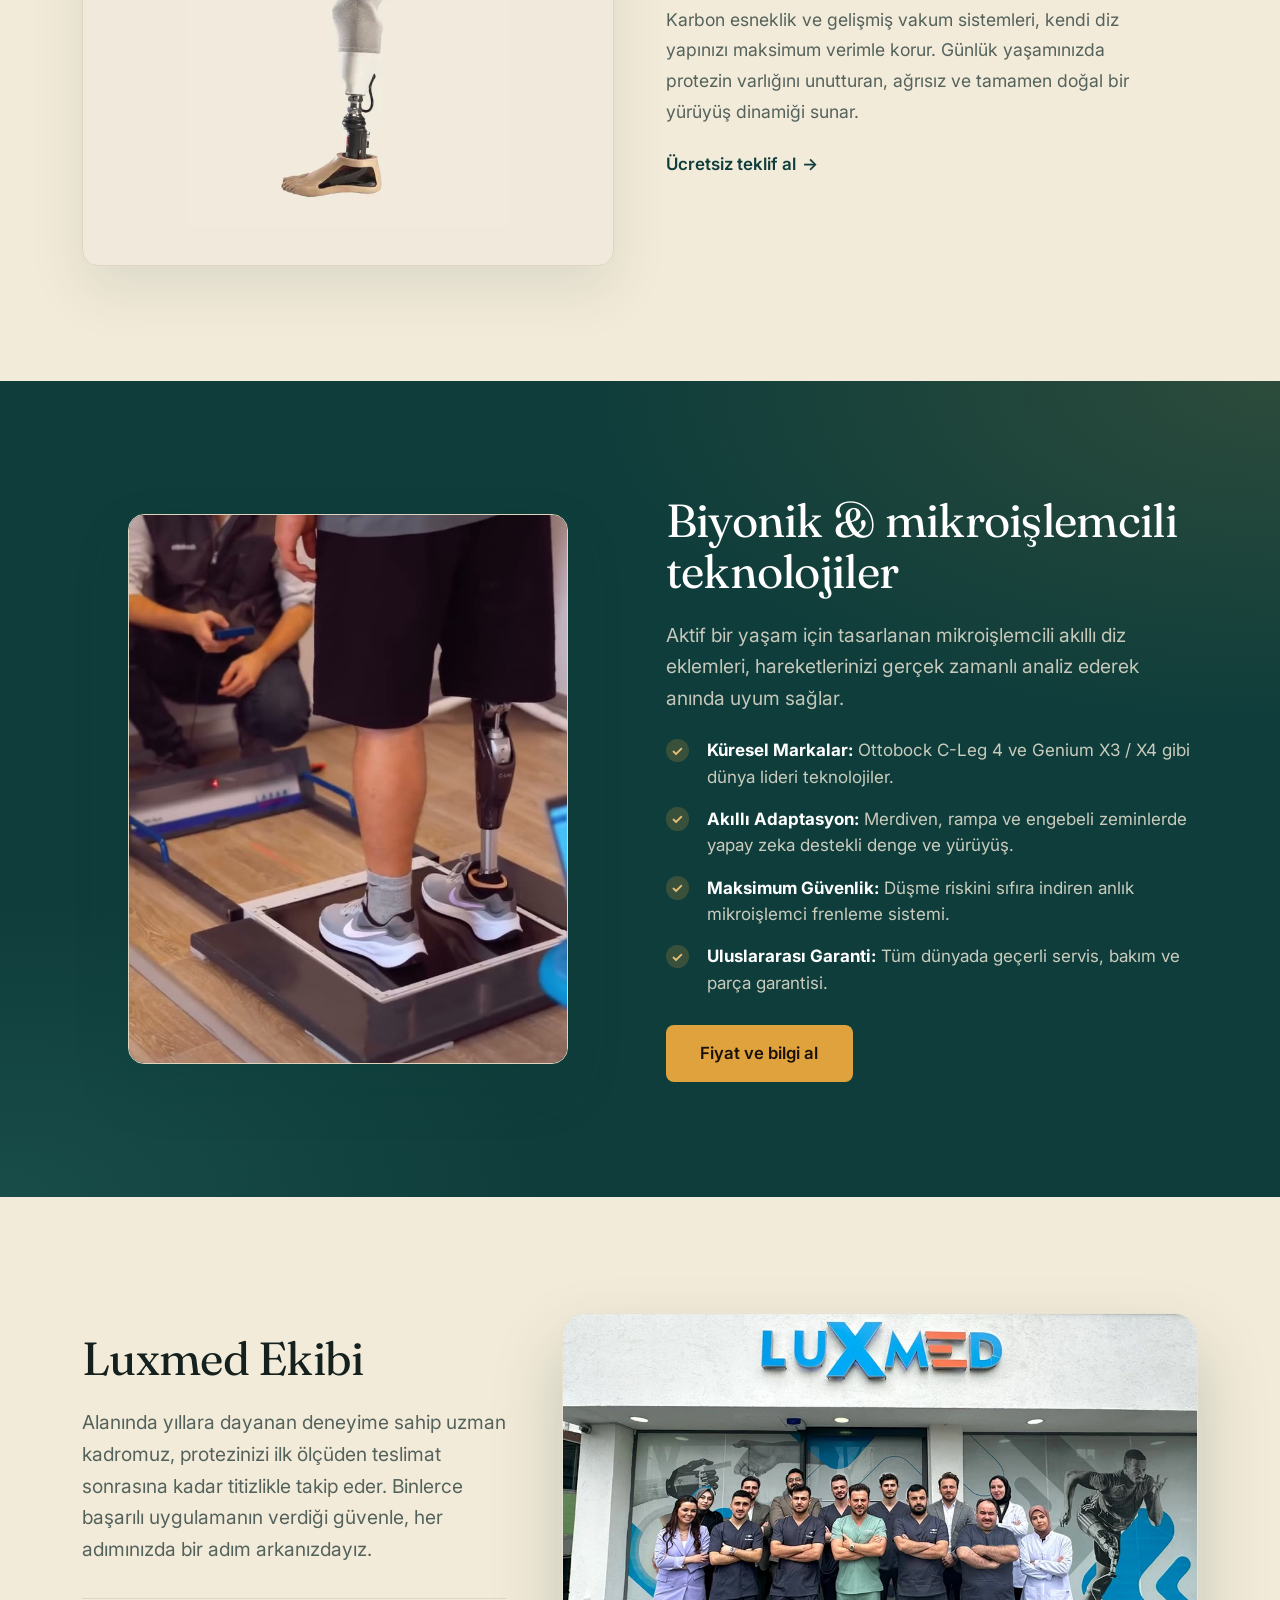
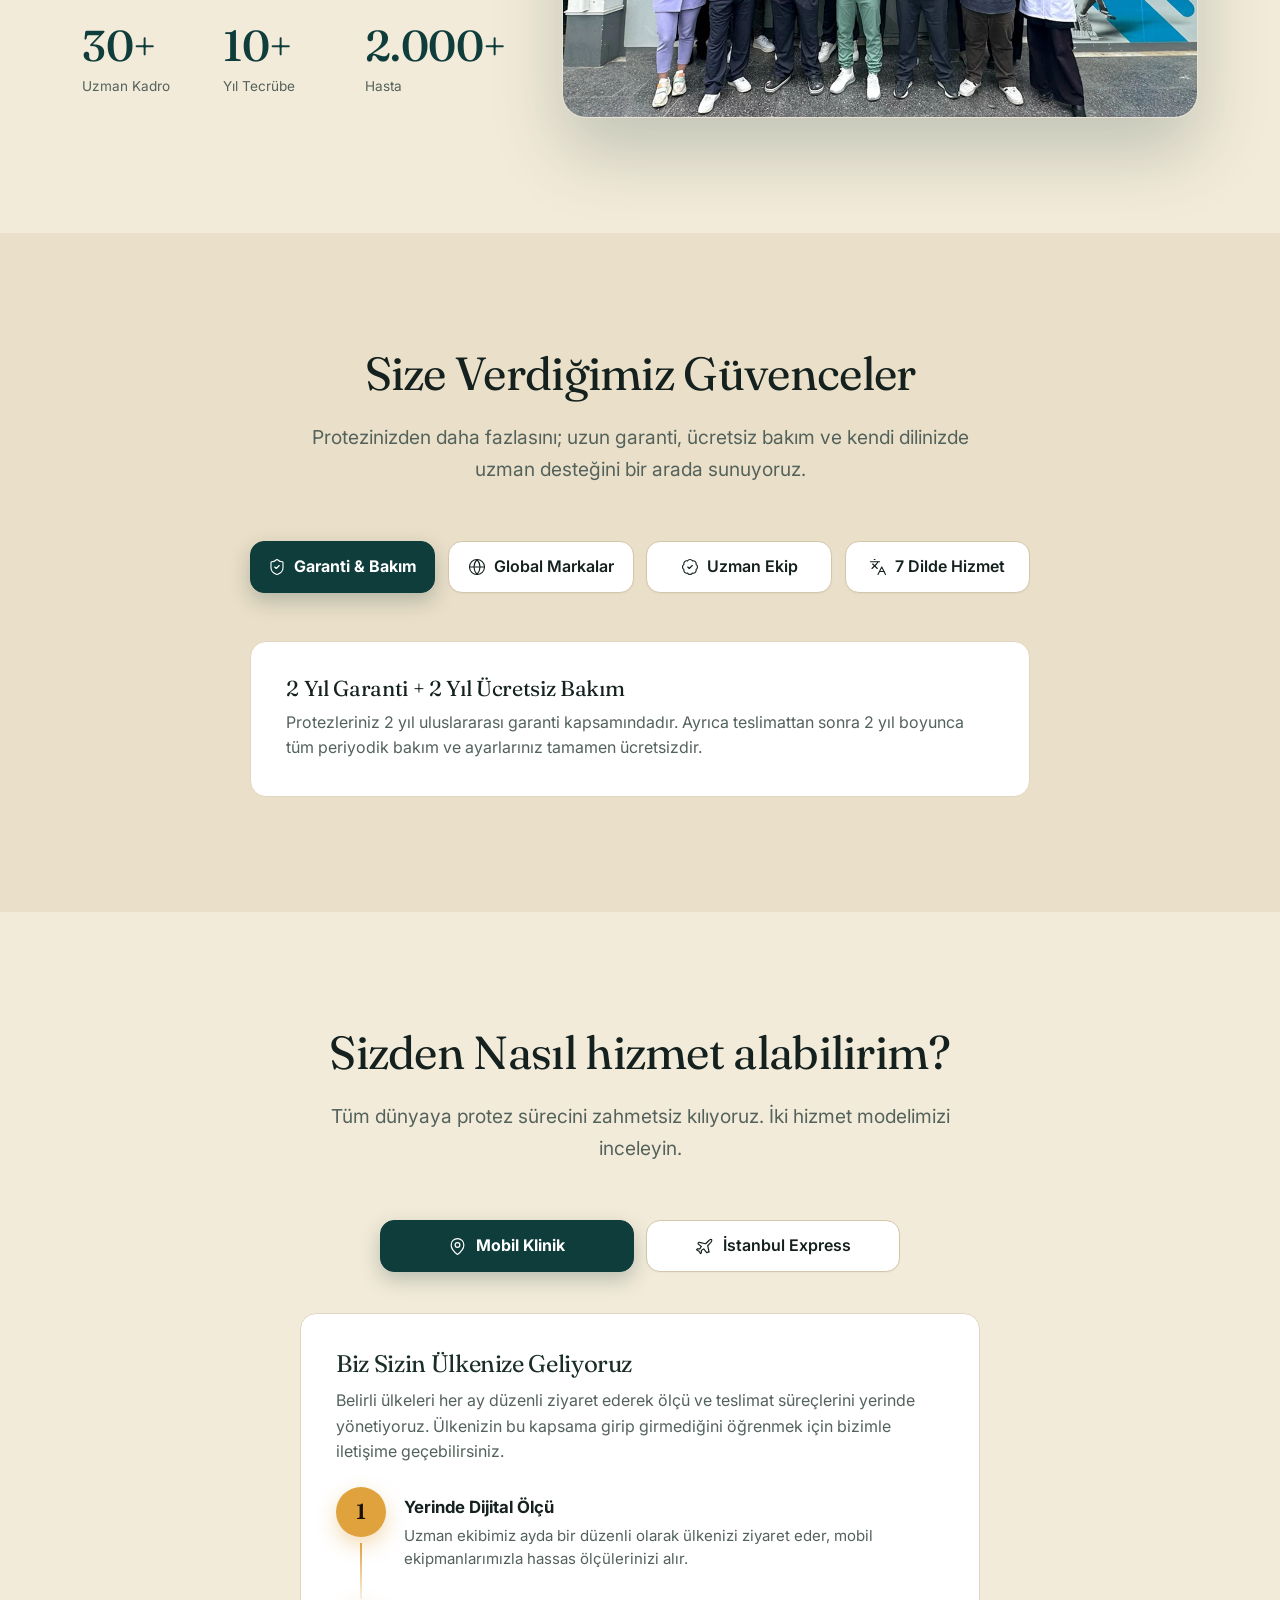
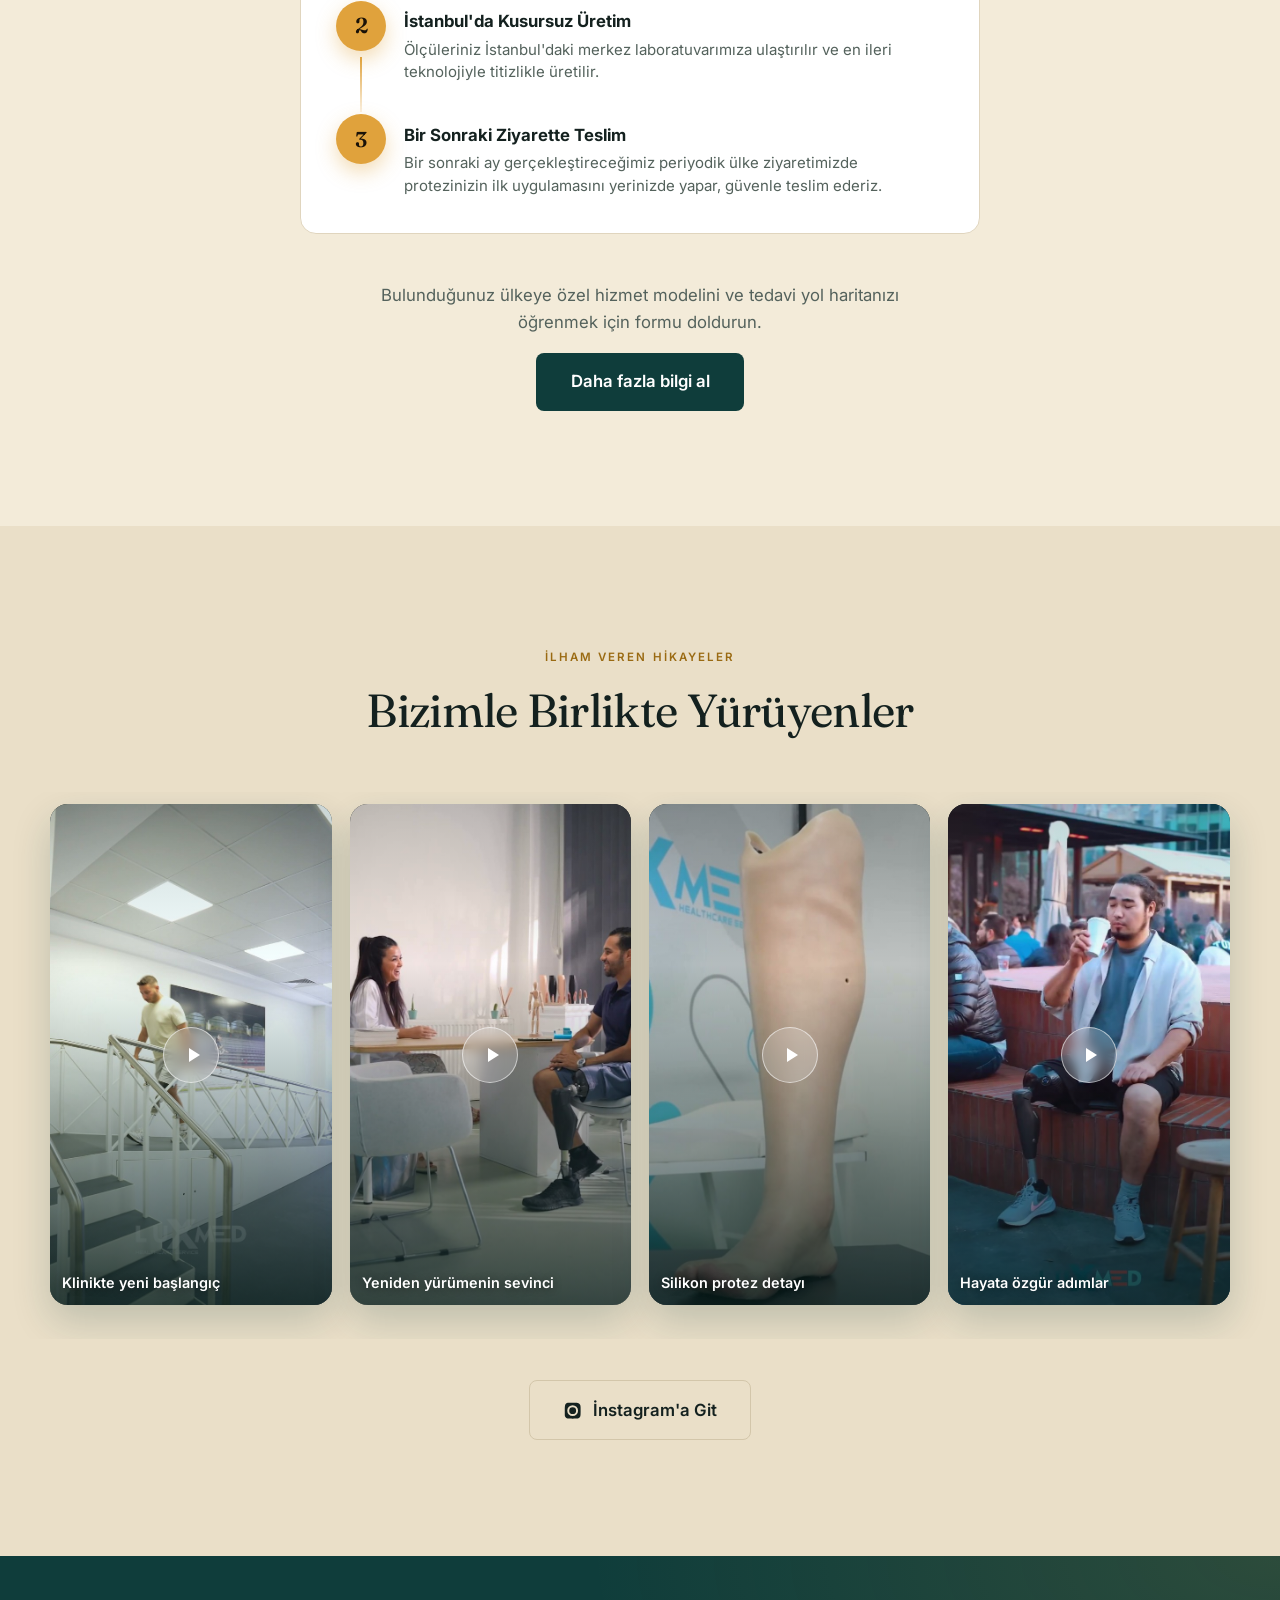
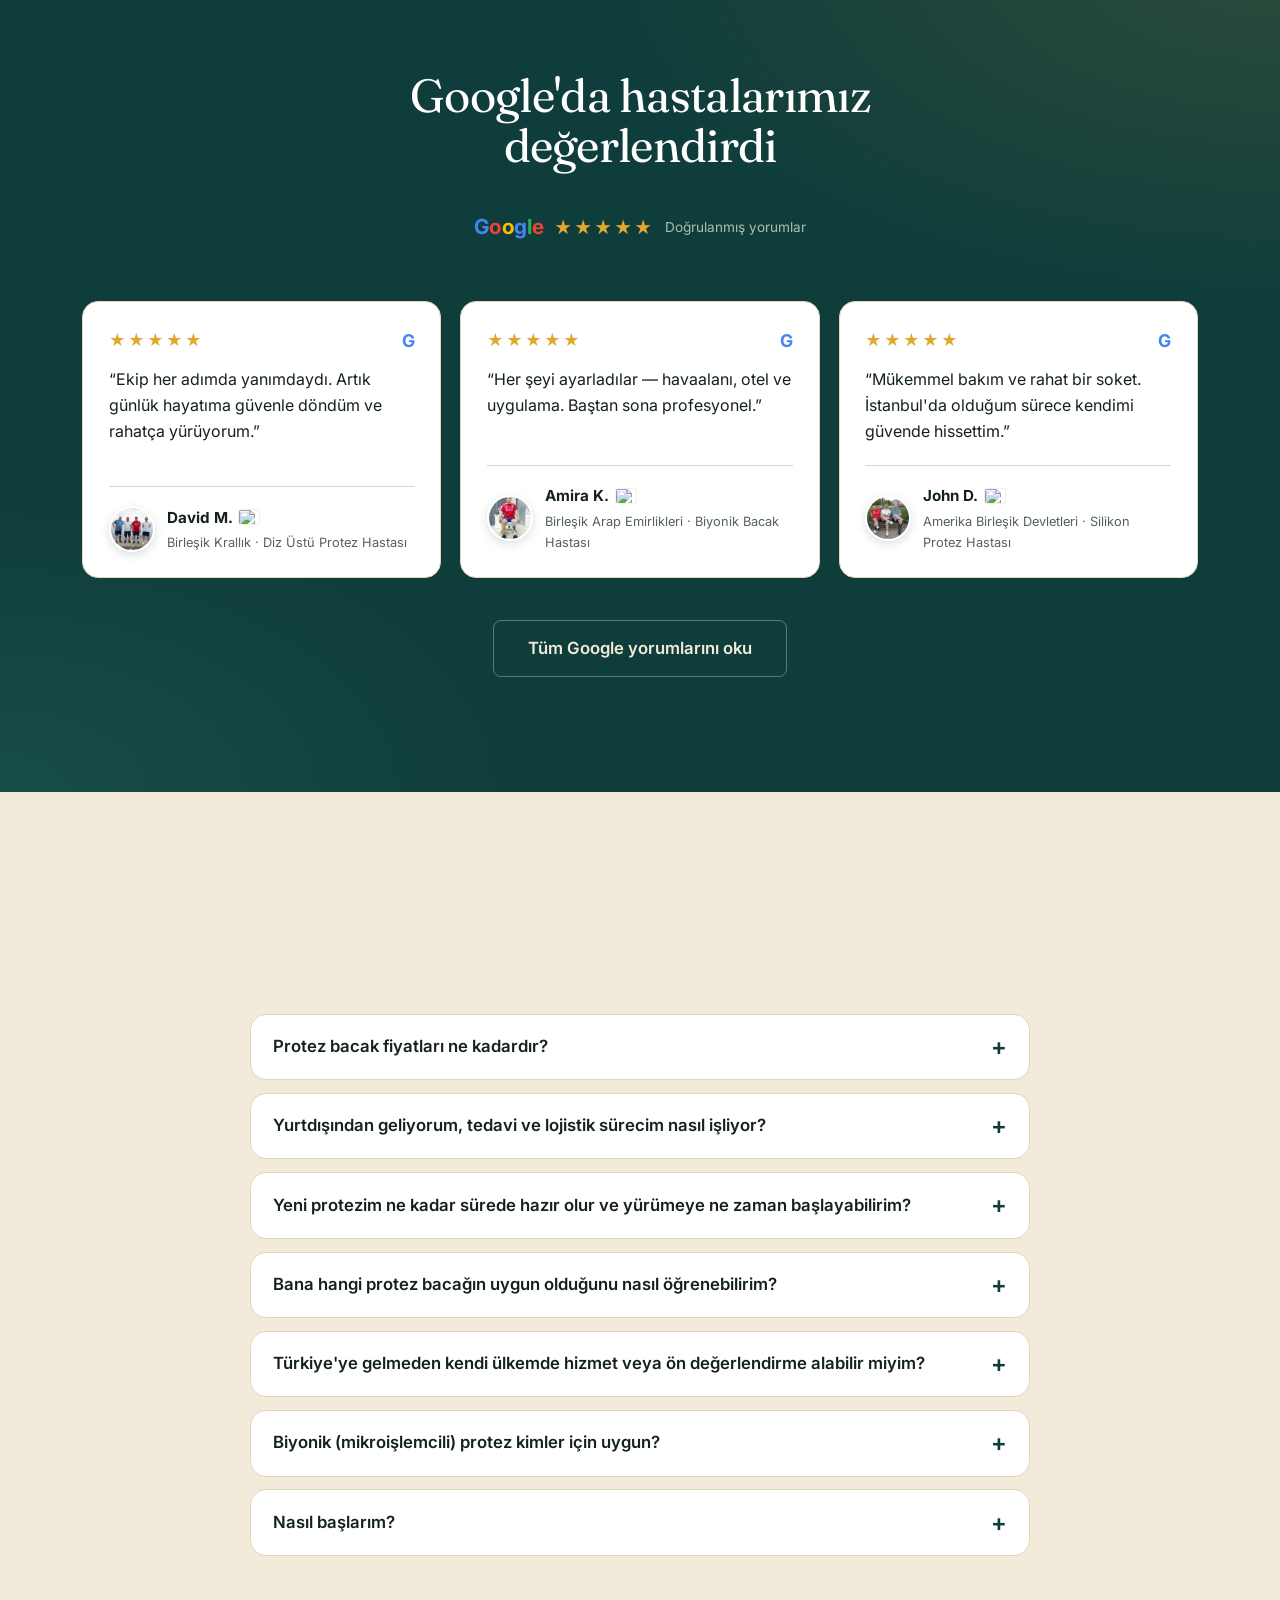
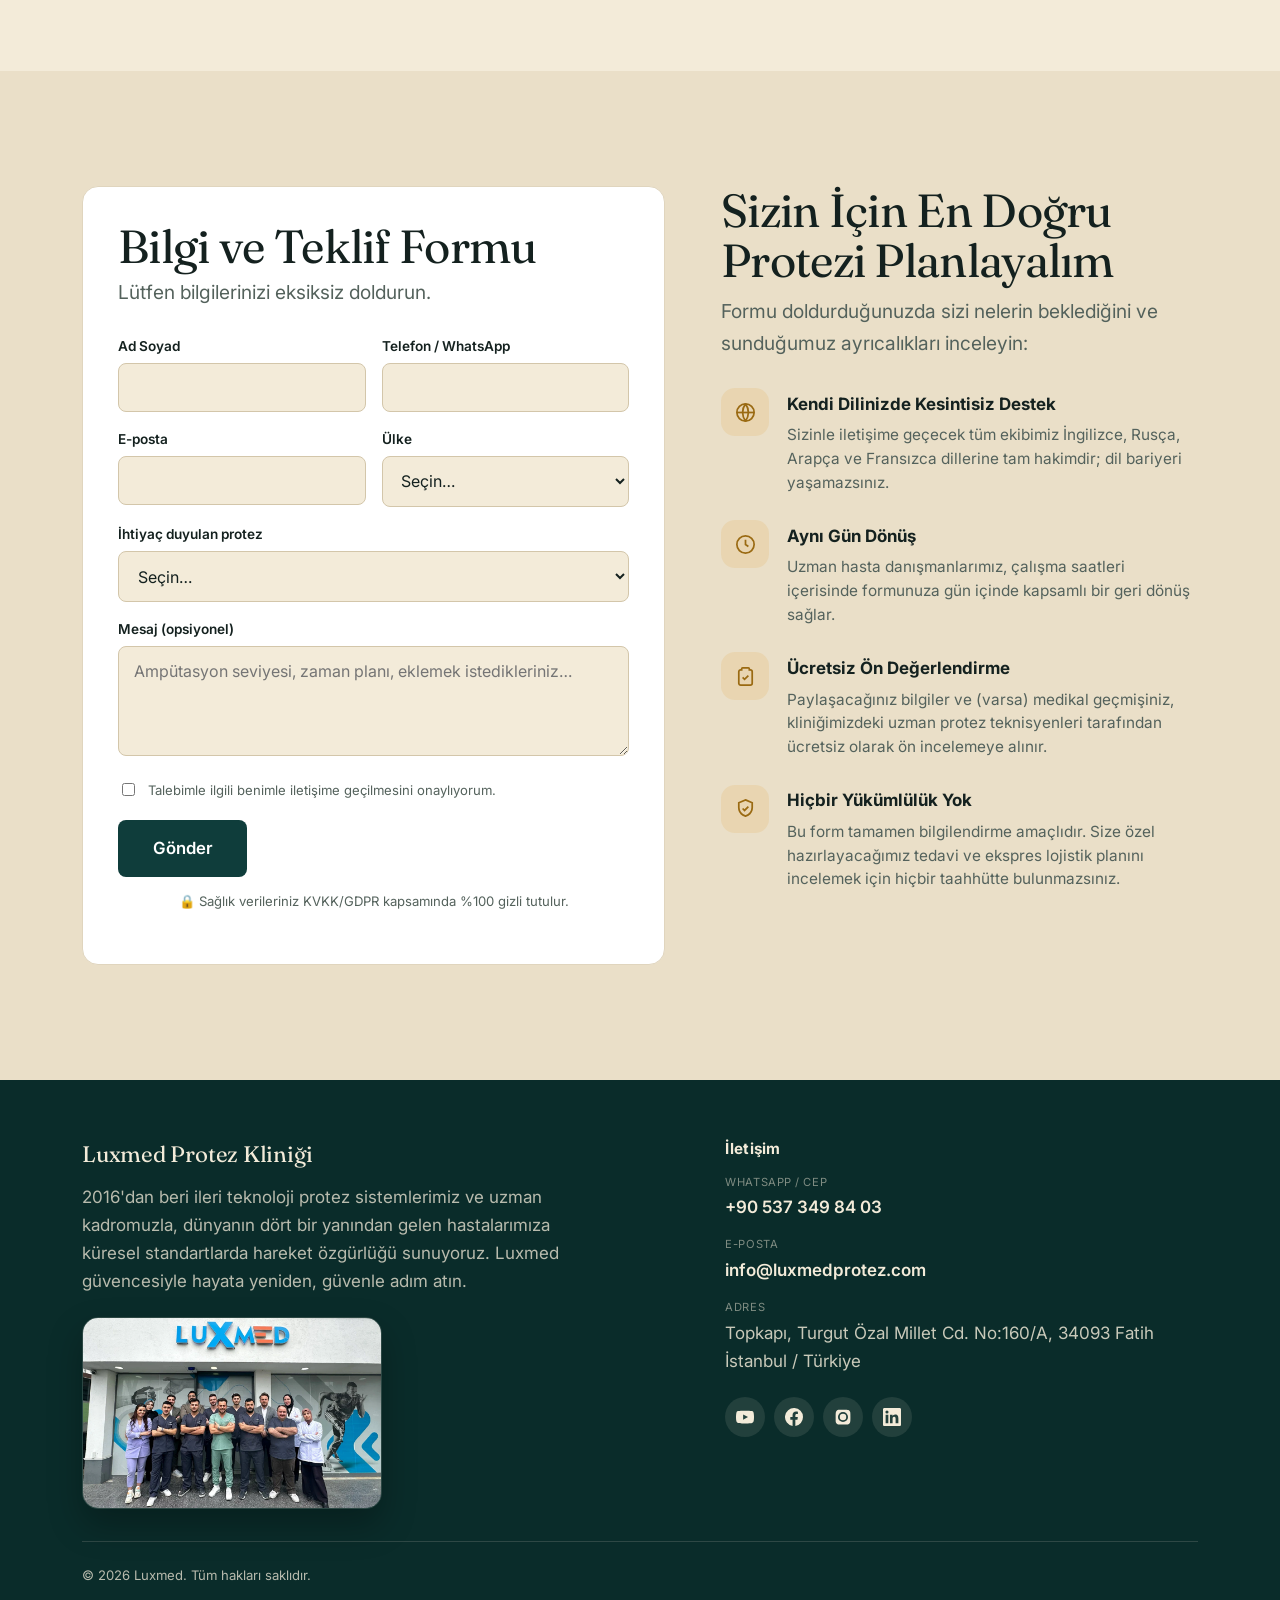
==== commit 0e1cc43c: "Yüzen WhatsApp butonunun soluna "WhatsApp" etiketi eklendi .wa-float flex konteyner: beyaz .wa-float" ====
--- a/protez-bacak-en/index.html
+++ b/protez-bacak-en/index.html
@@ -22,7 +22,7 @@
   <link rel="stylesheet" href="https://fonts.googleapis.com/css2?family=Fraunces:opsz,wght@9..144,400;9..144,500;9..144,600&family=Inter:wght@400;500;600;700&display=swap" />
 
   <link rel="stylesheet" href="https://cdn.jsdelivr.net/npm/intl-tel-input@18.2.1/build/css/intlTelInput.min.css" />
-  <link rel="stylesheet" href="css/styles.css?v=49" />
+  <link rel="stylesheet" href="css/styles.css?v=50" />
   <script>document.documentElement.className += ' js';</script>
 
   <!-- =========================================================
@@ -718,7 +718,8 @@
 
   <!-- ================= FLOATING WHATSAPP ================= -->
   <a class="wa-float" href="https://wa.me/905373498403?text=Merhaba%2C%20protez%20bacak%20hakk%C4%B1nda%20bilgi%20almak%20istiyorum." target="_blank" rel="noopener" aria-label="WhatsApp'tan yazın" data-track="lead_whatsapp">
-    <svg viewBox="0 0 24 24" fill="currentColor" aria-hidden="true"><path d="M.057 24l1.687-6.163a11.867 11.867 0 01-1.587-5.946C.16 5.335 5.495 0 12.05 0a11.82 11.82 0 018.413 3.488 11.82 11.82 0 013.48 8.414c-.003 6.557-5.338 11.892-11.893 11.892a11.9 11.9 0 01-5.688-1.448L.057 24zm6.597-3.807c1.676.995 3.276 1.591 5.392 1.592 5.448 0 9.886-4.434 9.889-9.885.002-5.462-4.415-9.89-9.881-9.892-5.452 0-9.887 4.434-9.889 9.884a9.86 9.86 0 001.51 5.26l-.999 3.648 3.477-.916zm11.387-5.464c-.074-.124-.272-.198-.57-.347-.297-.149-1.758-.868-2.031-.967-.272-.099-.47-.149-.669.149-.198.297-.768.967-.941 1.165-.173.198-.347.223-.644.074-.297-.149-1.255-.462-2.39-1.475-.883-.788-1.48-1.761-1.653-2.059-.173-.297-.018-.458.13-.606.134-.133.297-.347.446-.521.151-.172.2-.296.3-.495.099-.198.05-.372-.025-.521-.075-.148-.669-1.611-.916-2.206-.242-.579-.487-.501-.669-.51l-.57-.01c-.198 0-.52.074-.792.372s-1.04 1.016-1.04 2.479 1.065 2.876 1.213 3.074c.149.198 2.095 3.2 5.076 4.487.709.306 1.263.489 1.694.626.712.226 1.36.194 1.872.118.571-.085 1.758-.719 2.006-1.413.248-.695.248-1.29.173-1.414z"/></svg>
+    <span class="wa-float__label">WhatsApp</span>
+    <span class="wa-float__icon"><svg viewBox="0 0 24 24" fill="currentColor" aria-hidden="true"><path d="M.057 24l1.687-6.163a11.867 11.867 0 01-1.587-5.946C.16 5.335 5.495 0 12.05 0a11.82 11.82 0 018.413 3.488 11.82 11.82 0 013.48 8.414c-.003 6.557-5.338 11.892-11.893 11.892a11.9 11.9 0 01-5.688-1.448L.057 24zm6.597-3.807c1.676.995 3.276 1.591 5.392 1.592 5.448 0 9.886-4.434 9.889-9.885.002-5.462-4.415-9.89-9.881-9.892-5.452 0-9.887 4.434-9.889 9.884a9.86 9.86 0 001.51 5.26l-.999 3.648 3.477-.916zm11.387-5.464c-.074-.124-.272-.198-.57-.347-.297-.149-1.758-.868-2.031-.967-.272-.099-.47-.149-.669.149-.198.297-.768.967-.941 1.165-.173.198-.347.223-.644.074-.297-.149-1.255-.462-2.39-1.475-.883-.788-1.48-1.761-1.653-2.059-.173-.297-.018-.458.13-.606.134-.133.297-.347.446-.521.151-.172.2-.296.3-.495.099-.198.05-.372-.025-.521-.075-.148-.669-1.611-.916-2.206-.242-.579-.487-.501-.669-.51l-.57-.01c-.198 0-.52.074-.792.372s-1.04 1.016-1.04 2.479 1.065 2.876 1.213 3.074c.149.198 2.095 3.2 5.076 4.487.709.306 1.263.489 1.694.626.712.226 1.36.194 1.872.118.571-.085 1.758-.719 2.006-1.413.248-.695.248-1.29.173-1.414z"/></svg></span>
   </a>
 
   <!-- ================= MOBİL STICKY CTA ================= -->
--- a/protez-bacak-en/css/styles.css
+++ b/protez-bacak-en/css/styles.css
@@ -398,10 +398,18 @@
 /* ---- Floating WhatsApp ---- */
 .wa-float {
   position: fixed; inset-block-end: 20px; inset-inline-end: 20px; z-index: 60;
+  display: inline-flex; align-items: center; gap: 10px; text-decoration: none;
+}
+.wa-float__label {
+  background: #fff; color: var(--ink); font-weight: 700; font-size: 0.9rem;
+  padding: 0.5em 0.9em; border-radius: 999px; white-space: nowrap;
+  box-shadow: 0 6px 18px rgba(0,0,0,0.16);
+}
+.wa-float__icon {
   width: 56px; height: 56px; border-radius: 50%; background: #2bb741; color: #fff;
-  display: grid; place-items: center; box-shadow: 0 8px 24px rgba(43,183,65,0.4);
-}
-.wa-float svg { width: 30px; height: 30px; }
+  display: grid; place-items: center; box-shadow: 0 8px 24px rgba(43,183,65,0.4); flex: none;
+}
+.wa-float__icon svg { width: 30px; height: 30px; }
 
 /* ---- Mobil sticky CTA bar (2 buton) ---- */
 .mbar {
@@ -440,7 +448,7 @@
   .hamburger { display: none; }         /* PC'de hamburger gizli */
   .mobile-nav { display: none; }        /* PC'de açılır menü gizli */
   .feature__grid { grid-template-columns: 0.95fr 1.05fr; }
-  .wa-float { width: 60px; height: 60px; }
+  .wa-float__icon { width: 60px; height: 60px; }
   .mbar { display: none; }          /* masaüstünde gizli */
 }
 @media (max-width: 919px) {
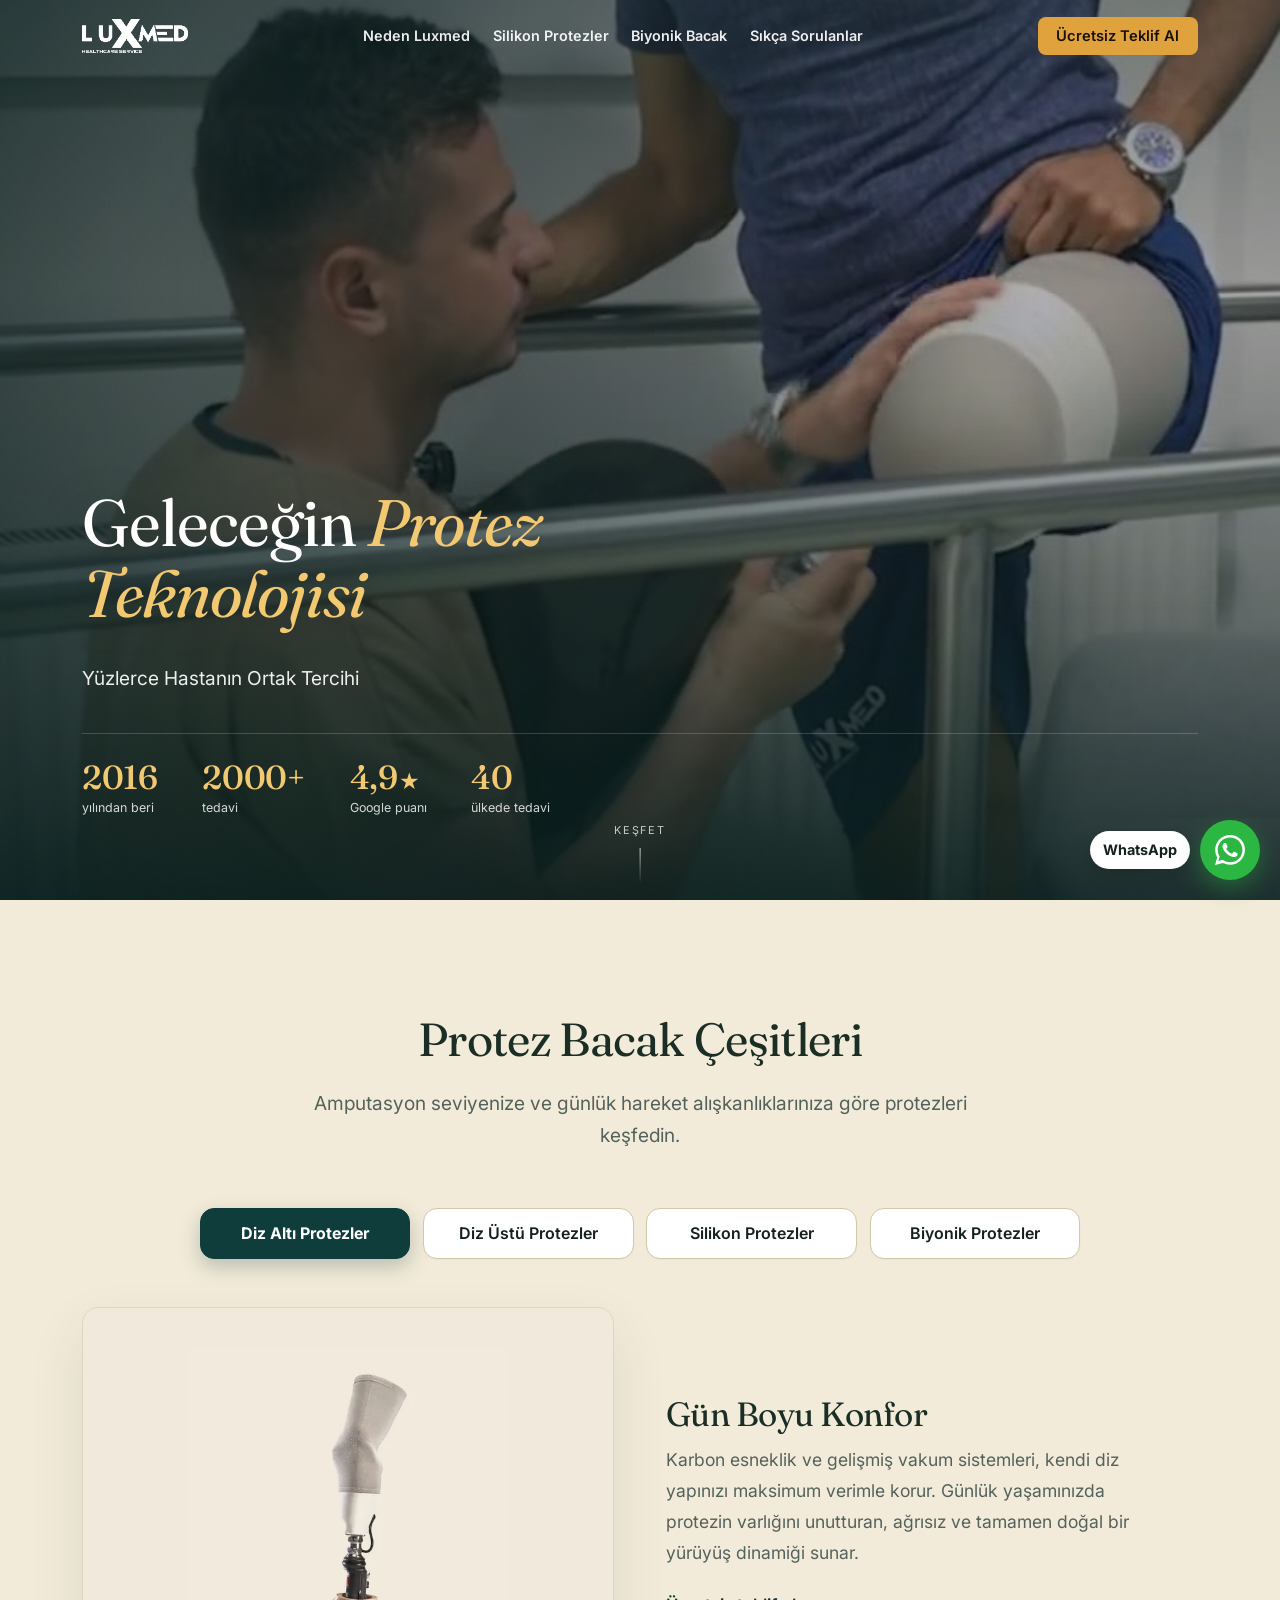
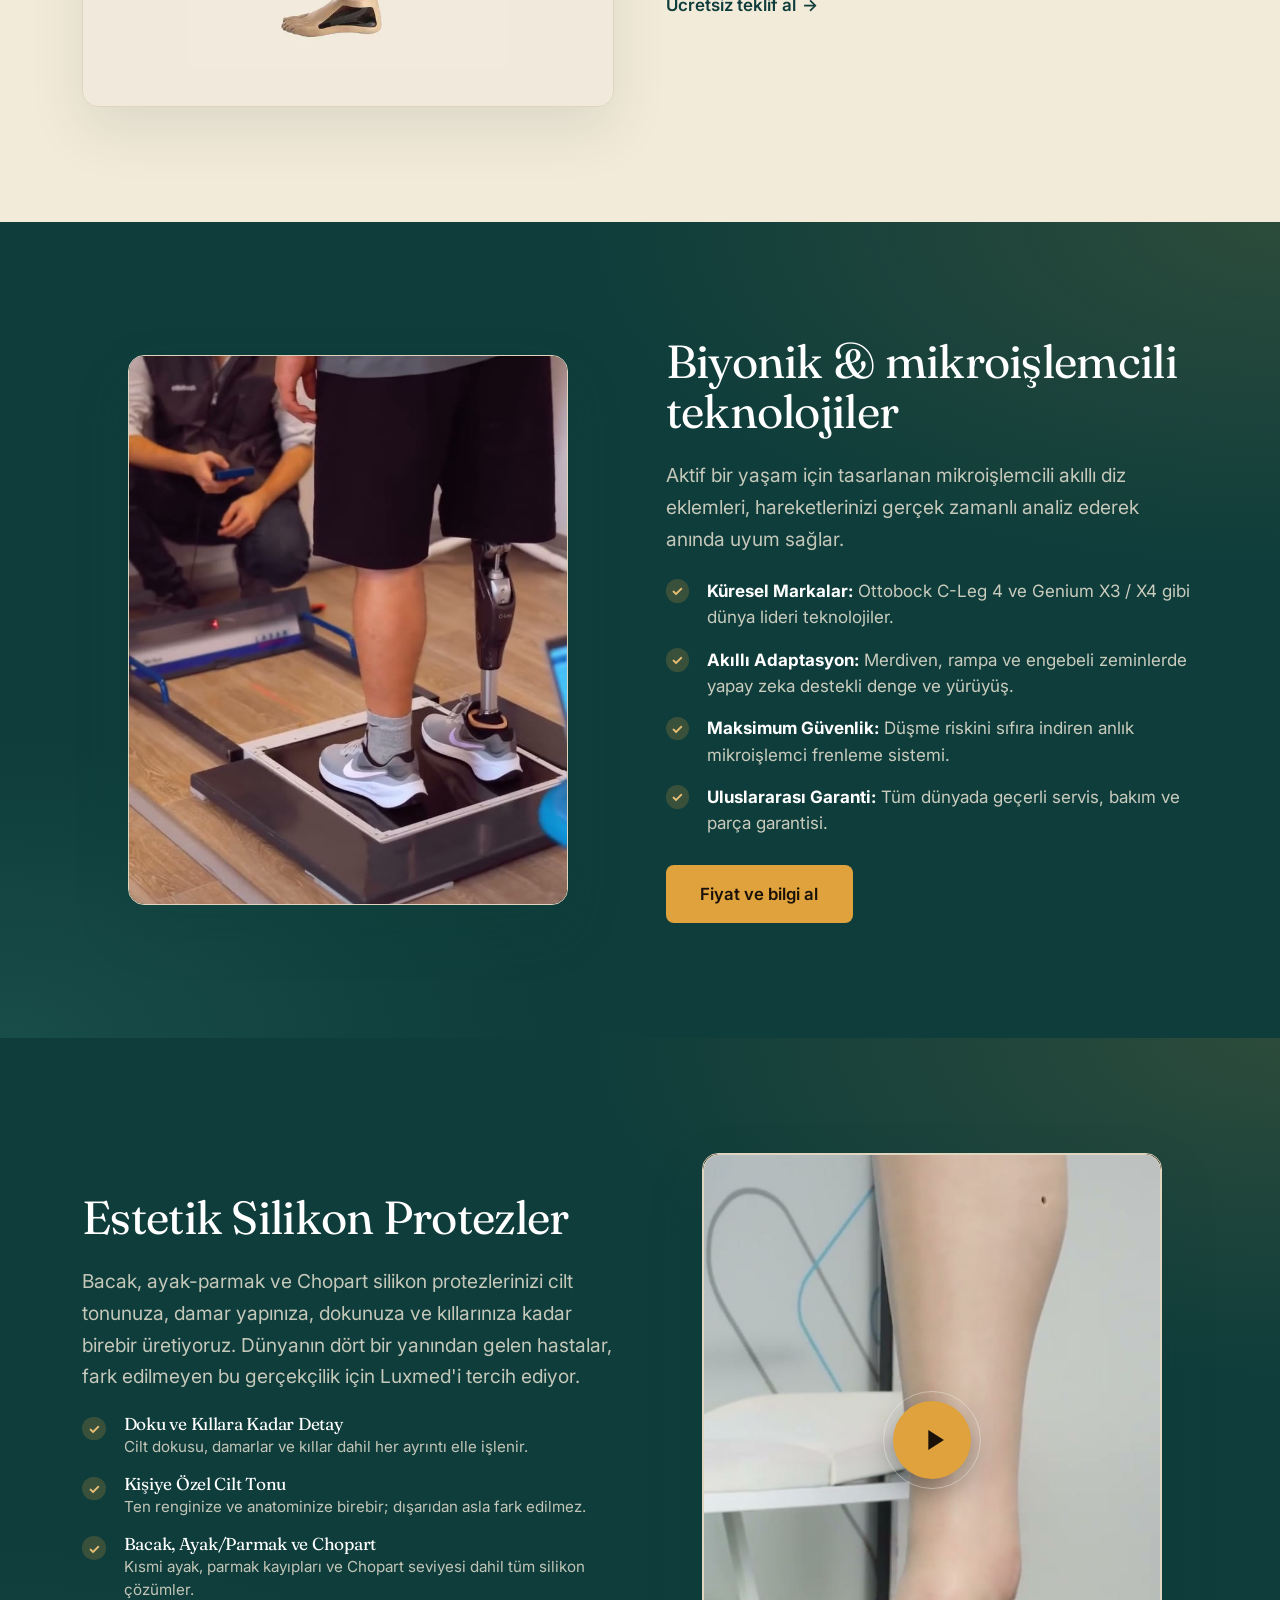
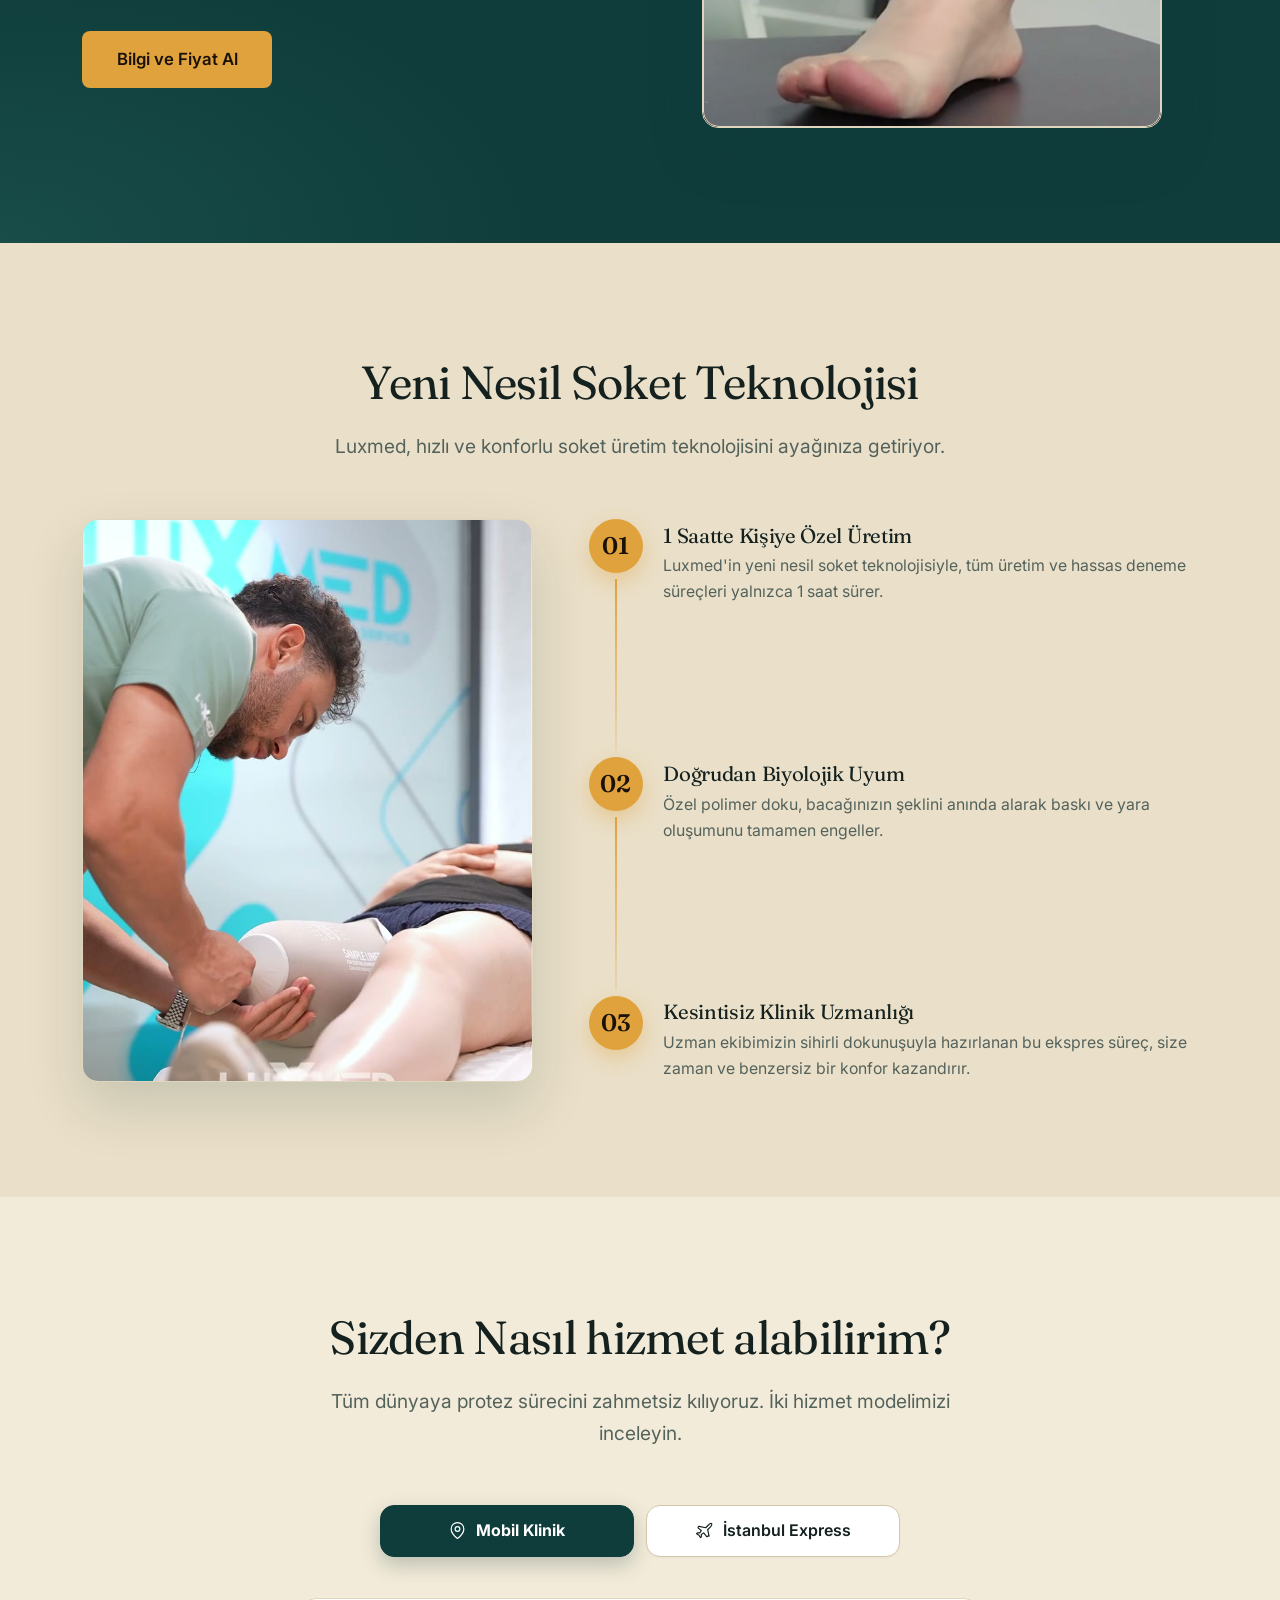
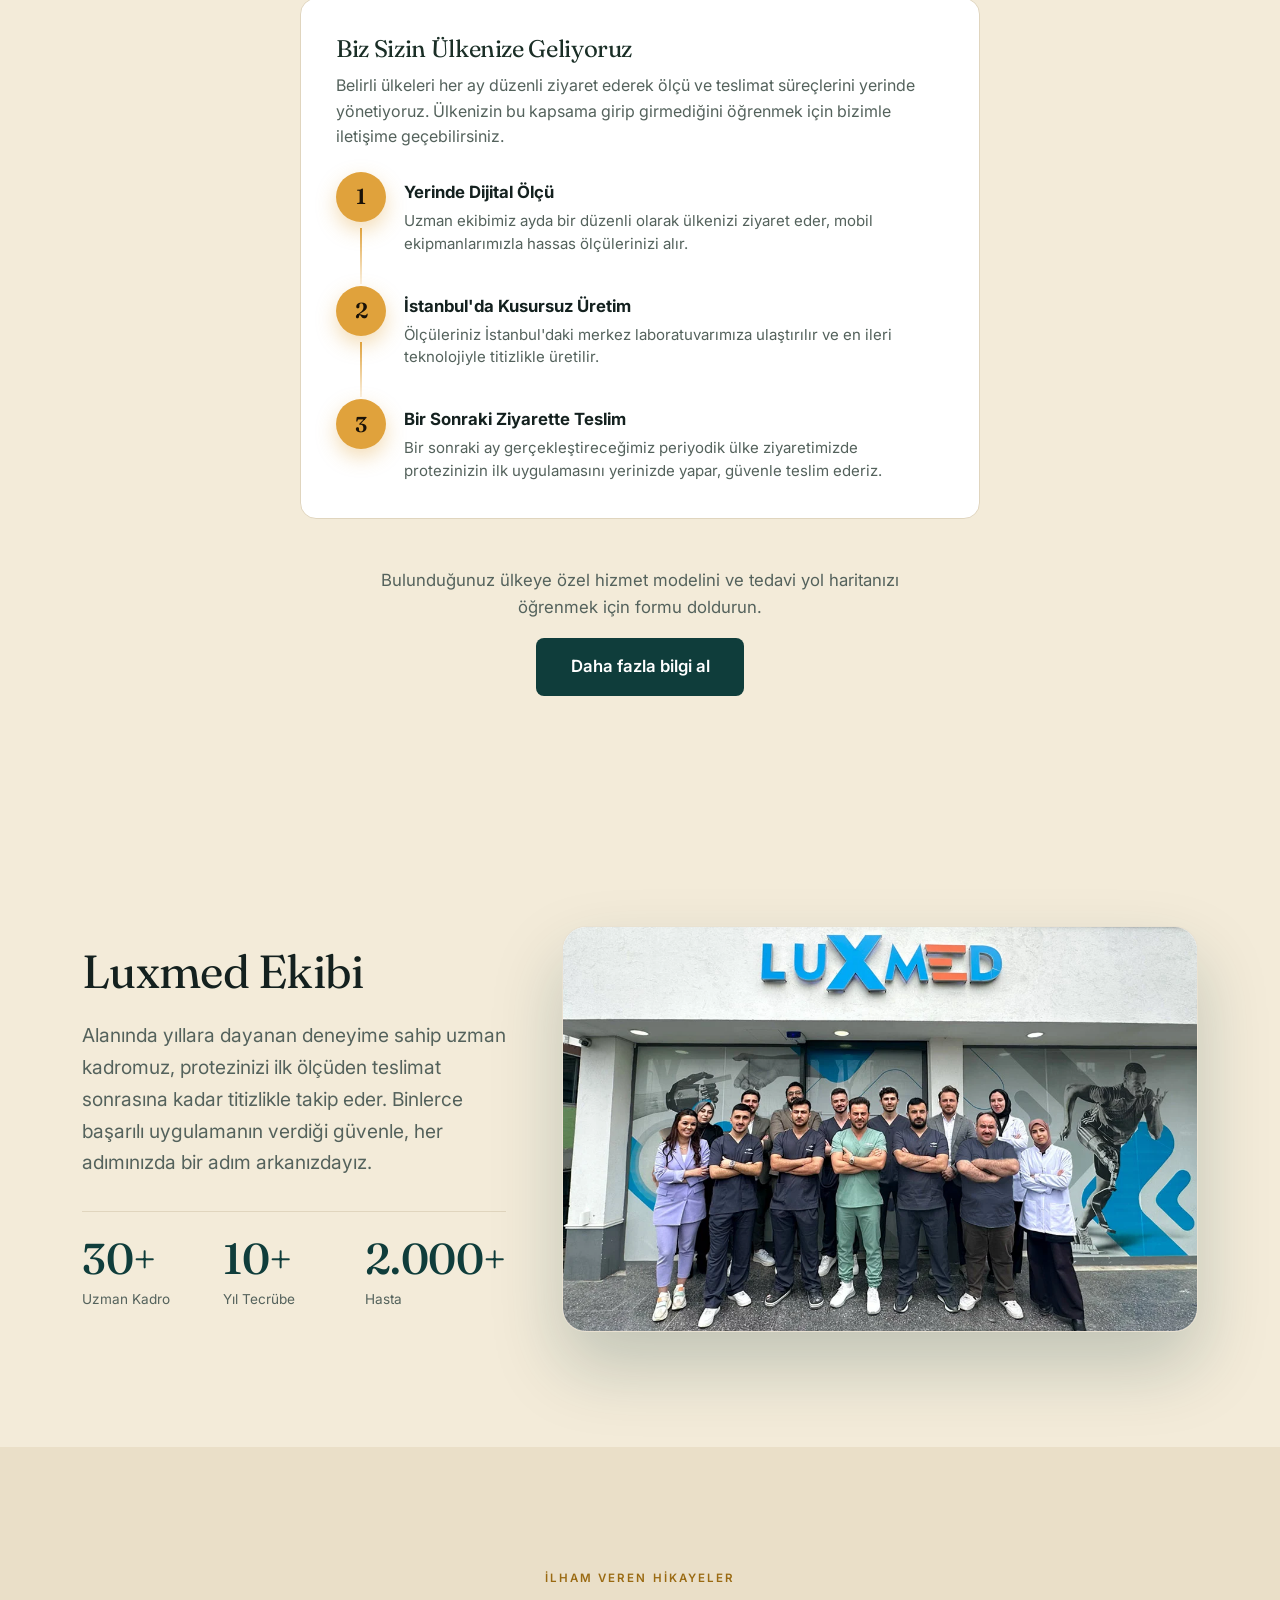
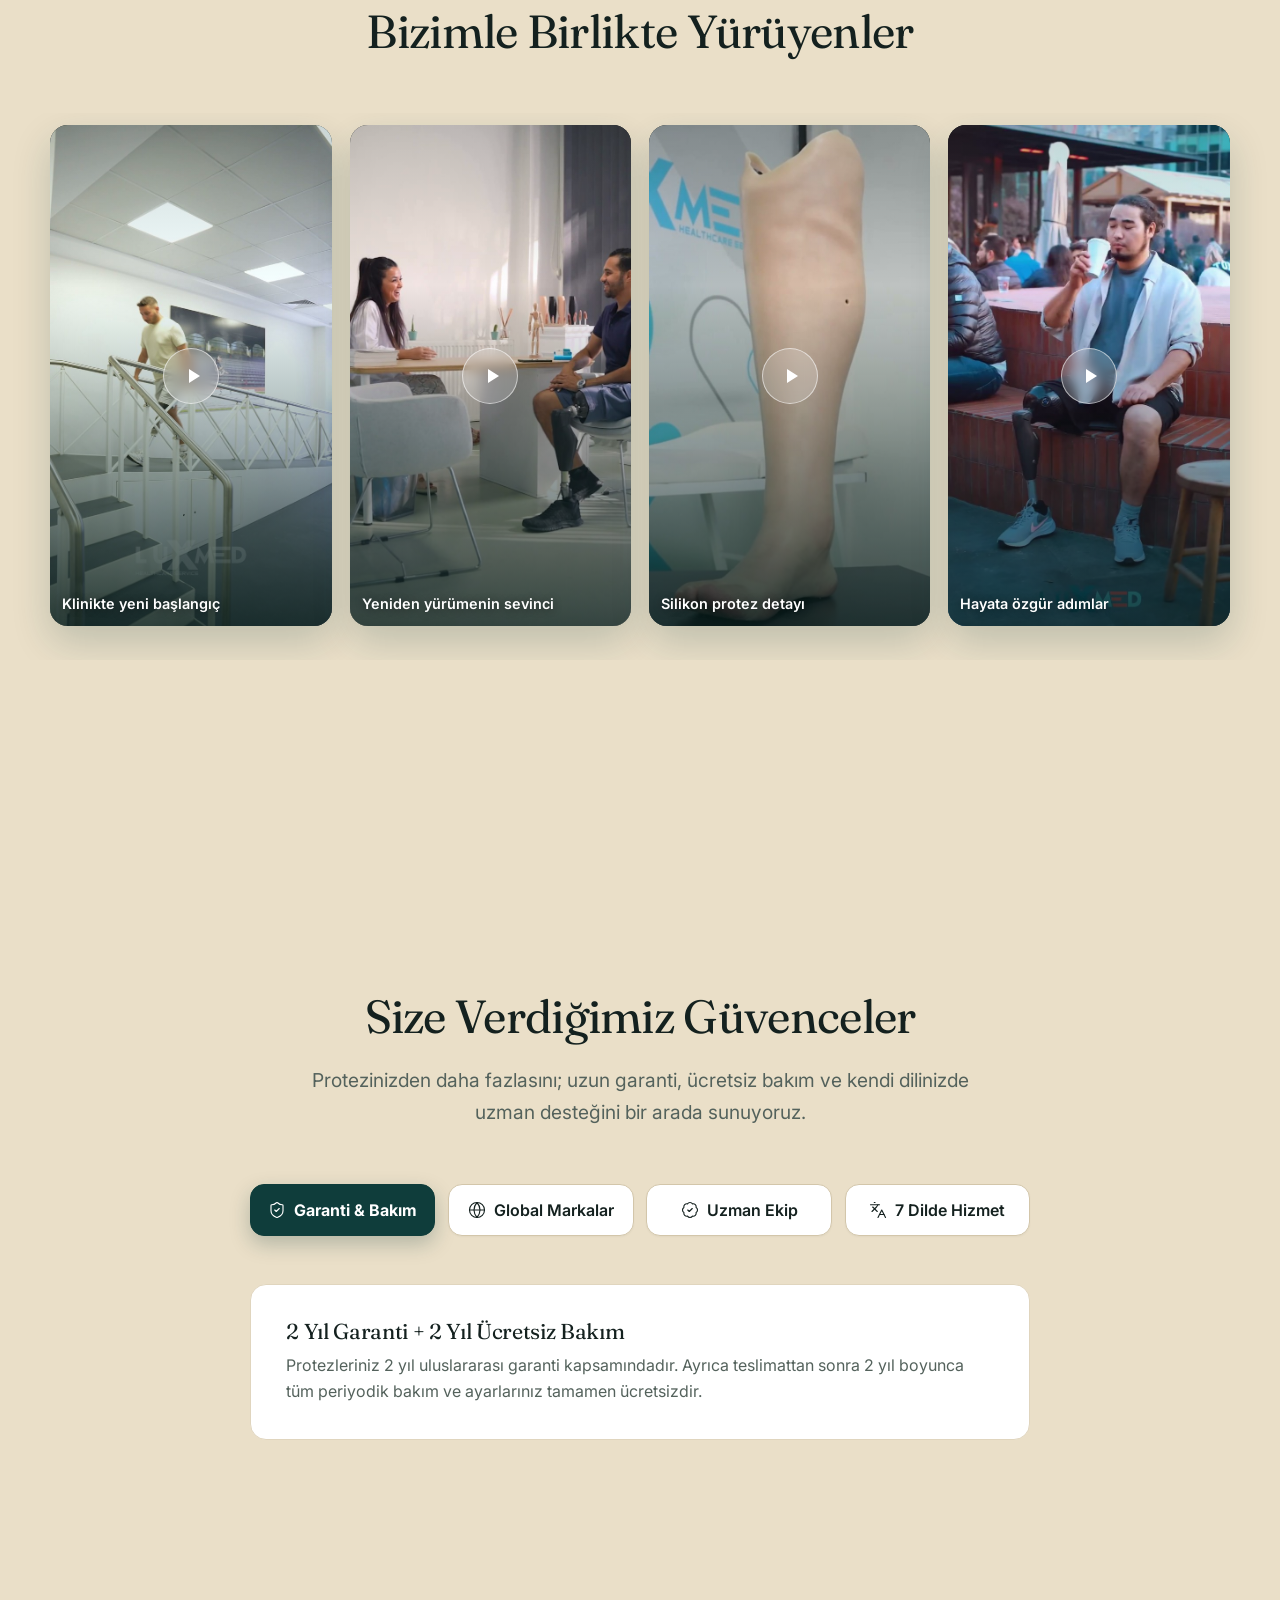
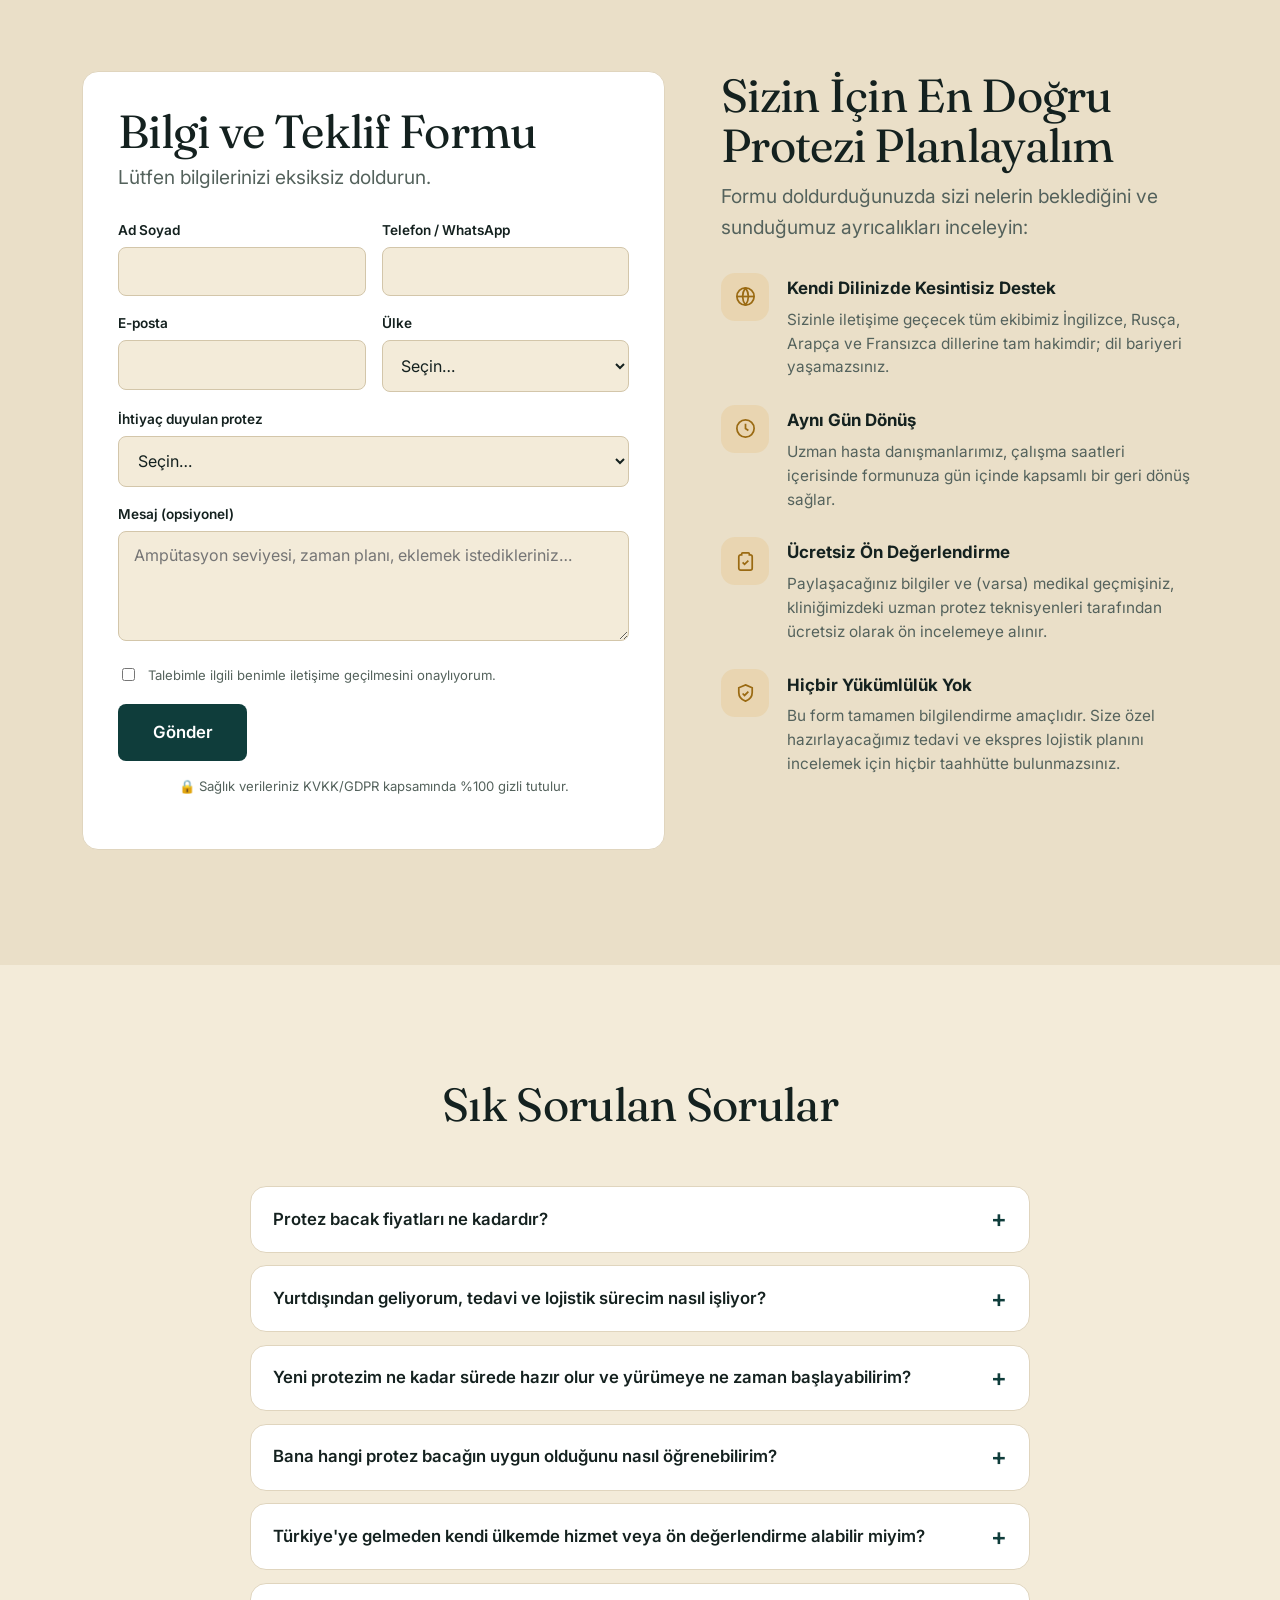
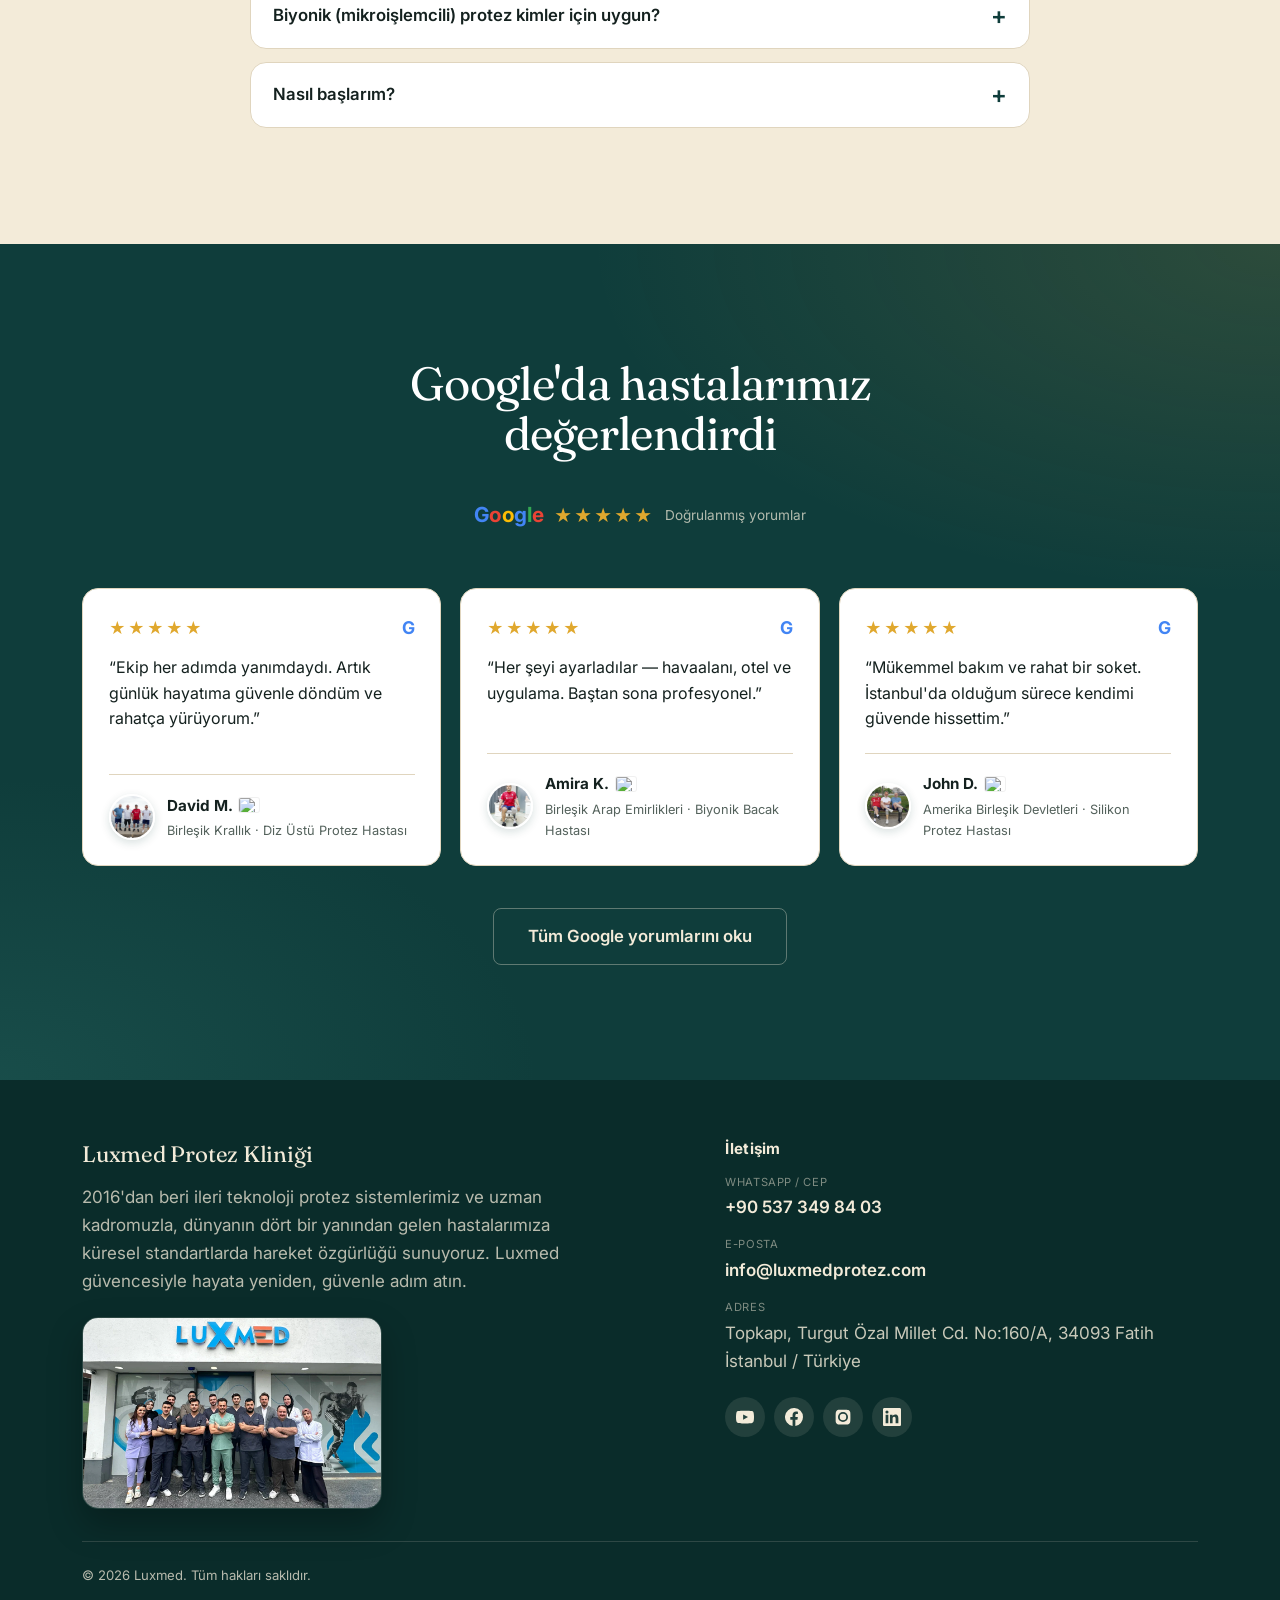
==== commit 5e66a46f: "Hero sonrası bölüm sırası yeniden düzenlendi (kullanıcı isteği) Yeni sıra: solutions, bionic, silico" ====
--- a/protez-bacak-en/index.html
+++ b/protez-bacak-en/index.html
@@ -119,40 +119,78 @@
       <a class="hero__scroll" href="#journey" aria-label="Aşağı kaydır">Keşfet</a>
     </section>
 
-    <!-- ================= SÜREÇ — 3 ADIMDA 1 GÜNDE ================= -->
-    <section class="section journey" id="journey">
-      <div class="container">
-        <div class="section__head" data-reveal>
-          <h2>Yeni Nesil Soket Teknolojisi</h2>
-          <p class="lead">Luxmed, hızlı ve konforlu soket üretim teknolojisini ayağınıza getiriyor.</p>
-        </div>
-        <div class="journey__grid">
-          <div class="journey__media" data-reveal>
-            <video muted loop playsinline preload="none" poster="assets/video/journey-poster.jpg" data-lazyvideo="assets/video/journey.mp4"></video>
-          </div>
-          <ol class="journey__steps" data-reveal>
-            <li class="jstep">
-              <span class="jstep__num">01</span>
-              <div class="jstep__body">
-                <h3>1 Saatte Kişiye Özel Üretim</h3>
-                <p>Luxmed'in yeni nesil soket teknolojisiyle, tüm üretim ve hassas deneme süreçleri yalnızca 1 saat sürer.</p>
-              </div>
-            </li>
-            <li class="jstep">
-              <span class="jstep__num">02</span>
-              <div class="jstep__body">
-                <h3>Doğrudan Biyolojik Uyum</h3>
-                <p>Özel polimer doku, bacağınızın şeklini anında alarak baskı ve yara oluşumunu tamamen engeller.</p>
-              </div>
-            </li>
-            <li class="jstep">
-              <span class="jstep__num">03</span>
-              <div class="jstep__body">
-                <h3>Kesintisiz Klinik Uzmanlığı</h3>
-                <p>Uzman ekibimizin sihirli dokunuşuyla hazırlanan bu ekspres süreç, size zaman ve benzersiz bir konfor kazandırır.</p>
-              </div>
-            </li>
-          </ol>
+    <!-- ================= ÜRÜN YELPAZESİ — SEKMELER ================= -->
+    <section class="section" id="solutions">
+      <div class="container">
+        <div class="section__head section__head--center" data-reveal>
+          <h2 class="tabs__title">Protez Bacak Çeşitleri</h2>
+          <p class="lead">Amputasyon seviyenize ve günlük hareket alışkanlıklarınıza göre protezleri keşfedin.</p>
+        </div>
+
+        <div class="tabs" data-reveal>
+          <div class="tabs__nav" role="tablist" aria-label="Protez çözümleri">
+            <button class="tabs__tab is-active" role="tab" aria-selected="true" id="tab-0" aria-controls="panel-0" data-tab="0" type="button">Diz Altı Protezler</button>
+            <button class="tabs__tab" role="tab" aria-selected="false" id="tab-1" aria-controls="panel-1" data-tab="1" type="button">Diz Üstü Protezler</button>
+            <button class="tabs__tab" role="tab" aria-selected="false" id="tab-2" aria-controls="panel-2" data-tab="2" type="button">Silikon Protezler</button>
+            <button class="tabs__tab" role="tab" aria-selected="false" id="tab-3" aria-controls="panel-3" data-tab="3" type="button">Biyonik Protezler</button>
+          </div>
+
+          <div class="tabs__panels">
+            <div class="tabpanel is-active" role="tabpanel" id="panel-0" aria-labelledby="tab-0" data-panel="0">
+              <div class="tabpanel__media tabpanel__media--contain"><img src="assets/img/below-knee.webp?v=2" alt="Diz altı protez ile doğal yürüyüş" loading="lazy" /></div>
+              <div class="tabpanel__body">
+                <h3>Gün Boyu Konfor</h3>
+                <p>Karbon esneklik ve gelişmiş vakum sistemleri, kendi diz yapınızı maksimum verimle korur. Günlük yaşamınızda protezin varlığını unutturan, ağrısız ve tamamen doğal bir yürüyüş dinamiği sunar.</p>
+                <a class="link" href="#quote" data-track="cta_product">Ücretsiz teklif al</a>
+              </div>
+            </div>
+            <div class="tabpanel" role="tabpanel" id="panel-1" aria-labelledby="tab-1" data-panel="1" hidden>
+              <div class="tabpanel__media tabpanel__media--contain"><img src="assets/img/genium-x4.webp?v=2" alt="Ottobock Genium X4 diz üstü mikroişlemcili protez" loading="lazy" /></div>
+              <div class="tabpanel__body">
+                <h3>Hareket Özgürlüğü</h3>
+                <p>Eğimli arazilerde, engebeli yollarda ve merdivenlerde vücut ağırlığınızı anlık olarak sönümleyen akıllı sistemler. Güvenliği zirveye çıkararak adımlarınızdaki tereddütü tamamen yok eder.</p>
+                <a class="link" href="#quote" data-track="cta_product">Ücretsiz teklif al</a>
+              </div>
+            </div>
+            <div class="tabpanel" role="tabpanel" id="panel-2" aria-labelledby="tab-2" data-panel="2" hidden>
+              <div class="tabpanel__media tabpanel__media--contain"><img src="assets/img/silicone-leg.jpg?v=2" alt="Kişiye özel cilt tonlu silikon estetik protez bacak" loading="lazy" /></div>
+              <div class="tabpanel__body">
+                <h3>Kişiye özel üretim</h3>
+                <p>Kısmi ayak ve parmak kayıplarında, tamamen sizin ten renginize, damar yapınıza ve anatominize özel üretilen yüksek estetikli çözümler. Dışarıdan bakıldığında asla fark edilmeyen bir bütünlük sağlar.</p>
+                <a class="link" href="#silicone" data-track="cta_product">Silikon işçiliğini gör</a>
+              </div>
+            </div>
+            <div class="tabpanel" role="tabpanel" id="panel-3" aria-labelledby="tab-3" data-panel="3" hidden>
+              <div class="tabpanel__media"><img src="assets/img/bionic-leg.jpg" alt="Biyonik mikroişlemcili protez teknolojisi" loading="lazy" /></div>
+              <div class="tabpanel__body">
+                <h3>Son Teknoloji Protezler</h3>
+                <p>Ottobock C-Leg ve Genium gibi dünya lideri akıllı sensör teknolojileri, her saniye hareket hızınızı ve zemin açısını algılar. Sizi yormayan, biyolojik bacağa en yakın protez deneyimi.</p>
+                <a class="link" href="#bionic" data-track="cta_product">Biyoniği keşfet</a>
+              </div>
+            </div>
+          </div>
+        </div>
+      </div>
+    </section>
+
+    <!-- ================= BİYONİK SPOTLIGHT ================= -->
+    <section class="section section--ink" id="bionic">
+      <div class="container">
+        <div class="spot">
+          <div class="spot__media">
+            <video muted loop playsinline preload="none" poster="assets/video/bionic-poster.jpg" data-lazyvideo="assets/video/bionic.mp4"></video>
+          </div>
+          <div class="spot__body" data-reveal>
+            <h2>Biyonik &amp; mikroişlemcili teknolojiler</h2>
+            <p class="lead">Aktif bir yaşam için tasarlanan mikroişlemcili akıllı diz eklemleri, hareketlerinizi gerçek zamanlı analiz ederek anında uyum sağlar.</p>
+            <ul>
+              <li><strong>Küresel Markalar:</strong> Ottobock C-Leg 4 ve Genium X3 / X4 gibi dünya lideri teknolojiler.</li>
+              <li><strong>Akıllı Adaptasyon:</strong> Merdiven, rampa ve engebeli zeminlerde yapay zeka destekli denge ve yürüyüş.</li>
+              <li><strong>Maksimum Güvenlik:</strong> Düşme riskini sıfıra indiren anlık mikroişlemci frenleme sistemi.</li>
+              <li><strong>Uluslararası Garanti:</strong> Tüm dünyada geçerli servis, bakım ve parça garantisi.</li>
+            </ul>
+            <a class="btn btn--primary btn--lg" href="#quote" data-track="cta_bionic">Fiyat ve bilgi al</a>
+          </div>
         </div>
       </div>
     </section>
@@ -191,163 +229,40 @@
       </div>
     </section>
 
-    <!-- ================= ÜRÜN YELPAZESİ — SEKMELER ================= -->
-    <section class="section" id="solutions">
-      <div class="container">
-        <div class="section__head section__head--center" data-reveal>
-          <h2 class="tabs__title">Protez Bacak Çeşitleri</h2>
-          <p class="lead">Amputasyon seviyenize ve günlük hareket alışkanlıklarınıza göre protezleri keşfedin.</p>
-        </div>
-
-        <div class="tabs" data-reveal>
-          <div class="tabs__nav" role="tablist" aria-label="Protez çözümleri">
-            <button class="tabs__tab is-active" role="tab" aria-selected="true" id="tab-0" aria-controls="panel-0" data-tab="0" type="button">Diz Altı Protezler</button>
-            <button class="tabs__tab" role="tab" aria-selected="false" id="tab-1" aria-controls="panel-1" data-tab="1" type="button">Diz Üstü Protezler</button>
-            <button class="tabs__tab" role="tab" aria-selected="false" id="tab-2" aria-controls="panel-2" data-tab="2" type="button">Silikon Protezler</button>
-            <button class="tabs__tab" role="tab" aria-selected="false" id="tab-3" aria-controls="panel-3" data-tab="3" type="button">Biyonik Protezler</button>
-          </div>
-
-          <div class="tabs__panels">
-            <div class="tabpanel is-active" role="tabpanel" id="panel-0" aria-labelledby="tab-0" data-panel="0">
-              <div class="tabpanel__media tabpanel__media--contain"><img src="assets/img/below-knee.webp?v=2" alt="Diz altı protez ile doğal yürüyüş" loading="lazy" /></div>
-              <div class="tabpanel__body">
-                <h3>Gün Boyu Konfor</h3>
-                <p>Karbon esneklik ve gelişmiş vakum sistemleri, kendi diz yapınızı maksimum verimle korur. Günlük yaşamınızda protezin varlığını unutturan, ağrısız ve tamamen doğal bir yürüyüş dinamiği sunar.</p>
-                <a class="link" href="#quote" data-track="cta_product">Ücretsiz teklif al</a>
-              </div>
-            </div>
-            <div class="tabpanel" role="tabpanel" id="panel-1" aria-labelledby="tab-1" data-panel="1" hidden>
-              <div class="tabpanel__media tabpanel__media--contain"><img src="assets/img/genium-x4.webp?v=2" alt="Ottobock Genium X4 diz üstü mikroişlemcili protez" loading="lazy" /></div>
-              <div class="tabpanel__body">
-                <h3>Hareket Özgürlüğü</h3>
-                <p>Eğimli arazilerde, engebeli yollarda ve merdivenlerde vücut ağırlığınızı anlık olarak sönümleyen akıllı sistemler. Güvenliği zirveye çıkararak adımlarınızdaki tereddütü tamamen yok eder.</p>
-                <a class="link" href="#quote" data-track="cta_product">Ücretsiz teklif al</a>
-              </div>
-            </div>
-            <div class="tabpanel" role="tabpanel" id="panel-2" aria-labelledby="tab-2" data-panel="2" hidden>
-              <div class="tabpanel__media tabpanel__media--contain"><img src="assets/img/silicone-leg.jpg?v=2" alt="Kişiye özel cilt tonlu silikon estetik protez bacak" loading="lazy" /></div>
-              <div class="tabpanel__body">
-                <h3>Kişiye özel üretim</h3>
-                <p>Kısmi ayak ve parmak kayıplarında, tamamen sizin ten renginize, damar yapınıza ve anatominize özel üretilen yüksek estetikli çözümler. Dışarıdan bakıldığında asla fark edilmeyen bir bütünlük sağlar.</p>
-                <a class="link" href="#silicone" data-track="cta_product">Silikon işçiliğini gör</a>
-              </div>
-            </div>
-            <div class="tabpanel" role="tabpanel" id="panel-3" aria-labelledby="tab-3" data-panel="3" hidden>
-              <div class="tabpanel__media"><img src="assets/img/bionic-leg.jpg" alt="Biyonik mikroişlemcili protez teknolojisi" loading="lazy" /></div>
-              <div class="tabpanel__body">
-                <h3>Son Teknoloji Protezler</h3>
-                <p>Ottobock C-Leg ve Genium gibi dünya lideri akıllı sensör teknolojileri, her saniye hareket hızınızı ve zemin açısını algılar. Sizi yormayan, biyolojik bacağa en yakın protez deneyimi.</p>
-                <a class="link" href="#bionic" data-track="cta_product">Biyoniği keşfet</a>
-              </div>
-            </div>
-          </div>
-        </div>
-      </div>
-    </section>
-
-    <!-- ================= BİYONİK SPOTLIGHT ================= -->
-    <section class="section section--ink" id="bionic">
-      <div class="container">
-        <div class="spot">
-          <div class="spot__media">
-            <video muted loop playsinline preload="none" poster="assets/video/bionic-poster.jpg" data-lazyvideo="assets/video/bionic.mp4"></video>
-          </div>
-          <div class="spot__body" data-reveal>
-            <h2>Biyonik &amp; mikroişlemcili teknolojiler</h2>
-            <p class="lead">Aktif bir yaşam için tasarlanan mikroişlemcili akıllı diz eklemleri, hareketlerinizi gerçek zamanlı analiz ederek anında uyum sağlar.</p>
-            <ul>
-              <li><strong>Küresel Markalar:</strong> Ottobock C-Leg 4 ve Genium X3 / X4 gibi dünya lideri teknolojiler.</li>
-              <li><strong>Akıllı Adaptasyon:</strong> Merdiven, rampa ve engebeli zeminlerde yapay zeka destekli denge ve yürüyüş.</li>
-              <li><strong>Maksimum Güvenlik:</strong> Düşme riskini sıfıra indiren anlık mikroişlemci frenleme sistemi.</li>
-              <li><strong>Uluslararası Garanti:</strong> Tüm dünyada geçerli servis, bakım ve parça garantisi.</li>
-            </ul>
-            <a class="btn btn--primary btn--lg" href="#quote" data-track="cta_bionic">Fiyat ve bilgi al</a>
-          </div>
-        </div>
-      </div>
-    </section>
-
-    <!-- ================= UZMAN KADRO ================= -->
-    <section class="section team" id="team">
-      <div class="container">
-        <div class="team-grid">
-          <div class="team-copy" data-reveal>
-            <h2>Luxmed Ekibi</h2>
-            <p class="lead">Alanında yıllara dayanan deneyime sahip uzman kadromuz, protezinizi ilk ölçüden teslimat sonrasına kadar titizlikle takip eder. Binlerce başarılı uygulamanın verdiği güvenle, her adımınızda bir adım arkanızdayız.</p>
-            <div class="team-stats">
-              <div class="tstat"><span class="tstat__n">30+</span><span class="tstat__l">Uzman Kadro</span></div>
-              <div class="tstat"><span class="tstat__n">10+</span><span class="tstat__l">Yıl Tecrübe</span></div>
-              <div class="tstat"><span class="tstat__n">2.000+</span><span class="tstat__l">Hasta</span></div>
-            </div>
-          </div>
-          <div class="team-photo" data-reveal>
-            <img class="team__img" src="assets/img/luxmed-ekibi.webp" alt="Luxmed multidisipliner uzman kadrosu — klinisyenler, protez teknisyenleri ve hasta danışmanları" loading="lazy" />
-          </div>
-        </div>
-      </div>
-    </section>
-
-    <!-- ================= NEDEN LUXMED ================= -->
-    <section class="section section--paper2" id="why">
-      <div class="container">
-        <div class="section__head section__head--center" data-reveal>
-          <h2>Size Verdiğimiz Güvenceler</h2>
-          <p class="lead">Protezinizden daha fazlasını; uzun garanti, ücretsiz bakım ve kendi dilinizde uzman desteğini bir arada sunuyoruz.</p>
-        </div>
-
-        <div class="tabs" id="guarTabs" data-reveal>
-          <div class="tabs__nav guar-toggle" role="tablist" aria-label="Luxmed güvenceleri">
-            <button class="tabs__tab guar-toggle__btn is-active" role="tab" aria-selected="true" id="gt-0" aria-controls="gp-0" data-guar="0" type="button">
-              <svg viewBox="0 0 24 24" fill="none" stroke="currentColor" stroke-width="1.5" stroke-linecap="round" stroke-linejoin="round" aria-hidden="true"><path d="M20 13c0 5-3.5 7.5-7.66 8.95a1 1 0 0 1-.67-.01C7.5 20.5 4 18 4 13V6a1 1 0 0 1 1-1c2 0 4.5-1.2 6.24-2.72a1.17 1.17 0 0 1 1.52 0C14.51 3.81 17 5 19 5a1 1 0 0 1 1 1z"/><path d="m9 12 2 2 4-4"/></svg>
-              <span>Garanti &amp; Bakım</span>
-            </button>
-            <button class="tabs__tab guar-toggle__btn" role="tab" aria-selected="false" id="gt-1" aria-controls="gp-1" data-guar="1" type="button">
-              <svg viewBox="0 0 24 24" fill="none" stroke="currentColor" stroke-width="1.5" stroke-linecap="round" stroke-linejoin="round" aria-hidden="true"><circle cx="12" cy="12" r="10"/><path d="M2 12h20"/><path d="M12 2a15.3 15.3 0 0 1 4 10 15.3 15.3 0 0 1-4 10 15.3 15.3 0 0 1-4-10 15.3 15.3 0 0 1 4-10z"/></svg>
-              <span>Global Markalar</span>
-            </button>
-            <button class="tabs__tab guar-toggle__btn" role="tab" aria-selected="false" id="gt-2" aria-controls="gp-2" data-guar="2" type="button">
-              <svg viewBox="0 0 24 24" fill="none" stroke="currentColor" stroke-width="1.5" stroke-linecap="round" stroke-linejoin="round" aria-hidden="true"><path d="M3.85 8.62a4 4 0 0 1 4.78-4.77 4 4 0 0 1 6.74 0 4 4 0 0 1 4.78 4.78 4 4 0 0 1 0 6.74 4 4 0 0 1-4.77 4.78 4 4 0 0 1-6.75 0 4 4 0 0 1-4.78-4.77 4 4 0 0 1 0-6.76Z"/><path d="m9 12 2 2 4-4"/></svg>
-              <span>Uzman Ekip</span>
-            </button>
-            <button class="tabs__tab guar-toggle__btn" role="tab" aria-selected="false" id="gt-3" aria-controls="gp-3" data-guar="3" type="button">
-              <svg viewBox="0 0 24 24" fill="none" stroke="currentColor" stroke-width="1.5" stroke-linecap="round" stroke-linejoin="round" aria-hidden="true"><path d="m5 8 6 6"/><path d="m4 14 6-6 2-3"/><path d="M2 5h12"/><path d="M7 2h1"/><path d="m22 22-5-10-5 10"/><path d="M14 18h6"/></svg>
-              <span>7 Dilde Hizmet</span>
-            </button>
-          </div>
-
-          <div class="tabs__panels">
-            <div class="guar-panel is-active" role="tabpanel" id="gp-0" aria-labelledby="gt-0" data-guarpanel="0">
-              <h3 class="guar-panel__title">2 Yıl Garanti + 2 Yıl Ücretsiz Bakım</h3>
-              <p>Protezleriniz 2 yıl uluslararası garanti kapsamındadır. Ayrıca teslimattan sonra 2 yıl boyunca tüm periyodik bakım ve ayarlarınız tamamen ücretsizdir.</p>
-            </div>
-            <div class="guar-panel" role="tabpanel" id="gp-1" aria-labelledby="gt-1" data-guarpanel="1" hidden>
-              <h3 class="guar-panel__title">Dünya Lideri Marka Ürünler</h3>
-              <p>Protezleriniz yalnızca orijinal, sertifikalı ve faturalı bileşenlerle üretilir; asla taklit değil. Dünya standardını belirleyen markalarla çalışıyoruz:</p>
-              <div class="guar-brands">
-                <img class="brand-logo-img" src="assets/img/brand-ottobock.png?v=1" alt="Ottobock" loading="lazy" />
-                <img class="brand-logo-img brand-logo-img--ossur" src="assets/img/brand-ossur.png?v=1" alt="Össur" loading="lazy" />
-                <img class="brand-logo-img" src="assets/img/brand-fiorgentz.png?v=1" alt="Fior &amp; Gentz" loading="lazy" />
-                <img class="brand-logo-img" src="assets/img/brand-streifeneder.png?v=1" alt="Streifeneder" loading="lazy" />
-              </div>
-            </div>
-            <div class="guar-panel" role="tabpanel" id="gp-2" aria-labelledby="gt-2" data-guarpanel="2" hidden>
-              <h3 class="guar-panel__title">Sertifikalı Uzman Ekip</h3>
-              <p>Ottobock Almanya eğitimli, alanında sertifikalı hekim ve protez teknisyenlerinden oluşan multidisipliner ekibimiz; ölçüden uygulamaya kadar her adımda yanınızda. Deneyim ve teknolojiyi bir araya getiriyoruz.</p>
-            </div>
-            <div class="guar-panel" role="tabpanel" id="gp-3" aria-labelledby="gt-3" data-guarpanel="3" hidden>
-              <h3 class="guar-panel__title">Kendi Dilinizde Hizmet</h3>
-              <p>Ekibimiz sürecin her aşamasında ana dilinizde yanınızda; dil bariyeri yaşamadan, kendinizi güvende hissederek tedavi olursunuz.</p>
-              <div class="guar-langs">
-                <span class="lang-chip">Türkçe</span>
-                <span class="lang-chip">English</span>
-                <span class="lang-chip">العربية</span>
-                <span class="lang-chip">Русский</span>
-                <span class="lang-chip">Français</span>
-                <span class="lang-chip">Shqip</span>
-                <span class="lang-chip">ქართული</span>
-              </div>
-            </div>
-          </div>
+    <!-- ================= SÜREÇ — 3 ADIMDA 1 GÜNDE ================= -->
+    <section class="section journey" id="journey">
+      <div class="container">
+        <div class="section__head" data-reveal>
+          <h2>Yeni Nesil Soket Teknolojisi</h2>
+          <p class="lead">Luxmed, hızlı ve konforlu soket üretim teknolojisini ayağınıza getiriyor.</p>
+        </div>
+        <div class="journey__grid">
+          <div class="journey__media" data-reveal>
+            <video muted loop playsinline preload="none" poster="assets/video/journey-poster.jpg" data-lazyvideo="assets/video/journey.mp4"></video>
+          </div>
+          <ol class="journey__steps" data-reveal>
+            <li class="jstep">
+              <span class="jstep__num">01</span>
+              <div class="jstep__body">
+                <h3>1 Saatte Kişiye Özel Üretim</h3>
+                <p>Luxmed'in yeni nesil soket teknolojisiyle, tüm üretim ve hassas deneme süreçleri yalnızca 1 saat sürer.</p>
+              </div>
+            </li>
+            <li class="jstep">
+              <span class="jstep__num">02</span>
+              <div class="jstep__body">
+                <h3>Doğrudan Biyolojik Uyum</h3>
+                <p>Özel polimer doku, bacağınızın şeklini anında alarak baskı ve yara oluşumunu tamamen engeller.</p>
+              </div>
+            </li>
+            <li class="jstep">
+              <span class="jstep__num">03</span>
+              <div class="jstep__body">
+                <h3>Kesintisiz Klinik Uzmanlığı</h3>
+                <p>Uzman ekibimizin sihirli dokunuşuyla hazırlanan bu ekspres süreç, size zaman ve benzersiz bir konfor kazandırır.</p>
+              </div>
+            </li>
+          </ol>
         </div>
       </div>
     </section>
@@ -397,6 +312,26 @@
         <div class="process__cta" data-reveal>
           <p>Bulunduğunuz ülkeye özel hizmet modelini ve tedavi yol haritanızı öğrenmek için formu doldurun.</p>
           <a class="btn btn--primary btn--lg" href="#quote" data-track="cta_process">Daha fazla bilgi al</a>
+        </div>
+      </div>
+    </section>
+
+    <!-- ================= UZMAN KADRO ================= -->
+    <section class="section team" id="team">
+      <div class="container">
+        <div class="team-grid">
+          <div class="team-copy" data-reveal>
+            <h2>Luxmed Ekibi</h2>
+            <p class="lead">Alanında yıllara dayanan deneyime sahip uzman kadromuz, protezinizi ilk ölçüden teslimat sonrasına kadar titizlikle takip eder. Binlerce başarılı uygulamanın verdiği güvenle, her adımınızda bir adım arkanızdayız.</p>
+            <div class="team-stats">
+              <div class="tstat"><span class="tstat__n">30+</span><span class="tstat__l">Uzman Kadro</span></div>
+              <div class="tstat"><span class="tstat__n">10+</span><span class="tstat__l">Yıl Tecrübe</span></div>
+              <div class="tstat"><span class="tstat__n">2.000+</span><span class="tstat__l">Hasta</span></div>
+            </div>
+          </div>
+          <div class="team-photo" data-reveal>
+            <img class="team__img" src="assets/img/luxmed-ekibi.webp" alt="Luxmed multidisipliner uzman kadrosu — klinisyenler, protez teknisyenleri ve hasta danışmanları" loading="lazy" />
+          </div>
         </div>
       </div>
     </section>
@@ -462,96 +397,67 @@
       </div>
     </section>
 
-    <!-- ================= GOOGLE YORUMLARI ================= -->
-    <section class="section section--ink" id="reviews">
-      <div class="container">
-        <div class="section__head" data-reveal>
-          <h2>Google'da hastalarımız değerlendirdi</h2>
-          <div class="g-rating">
-            <span class="g-logo" aria-hidden="true"><span style="color:#4285F4">G</span><span style="color:#EA4335">o</span><span style="color:#FBBC05">o</span><span style="color:#4285F4">g</span><span style="color:#34A853">l</span><span style="color:#EA4335">e</span></span>
-            <span class="g-stars">★★★★★</span>
-            <span class="g-reviewsnote">Doğrulanmış yorumlar</span>
-          </div>
-        </div>
-
-        <!-- TODO: Aşağıdaki yorumları gerçek Google Maps yorumlarıyla değiştir. -->
-        <div class="reviews-grid">
-          <article class="rcard">
-            <div class="rcard__top"><span class="stars">★★★★★</span><span class="g-mark" aria-hidden="true">G</span></div>
-            <p>“Ekip her adımda yanımdaydı. Artık günlük hayatıma güvenle döndüm ve rahatça yürüyorum.”</p>
-            <footer class="rcard__author">
-              <img class="rcard__avatar" src="assets/img/patient-1.jpg" alt="David M." loading="lazy" />
-              <span class="rcard__who">
-                <span class="rcard__name">David M. <img class="flag" src="https://flagcdn.com/gb.svg" width="20" height="14" alt="Birleşik Krallık" loading="lazy" /></span>
-                <span class="rcard__meta">Birleşik Krallık · Diz Üstü Protez Hastası</span>
-              </span>
-            </footer>
-          </article>
-          <article class="rcard">
-            <div class="rcard__top"><span class="stars">★★★★★</span><span class="g-mark" aria-hidden="true">G</span></div>
-            <p>“Her şeyi ayarladılar — havaalanı, otel ve uygulama. Baştan sona profesyonel.”</p>
-            <footer class="rcard__author">
-              <img class="rcard__avatar" src="assets/img/patient-2.jpg" alt="Amira K." loading="lazy" />
-              <span class="rcard__who">
-                <span class="rcard__name">Amira K. <img class="flag" src="https://flagcdn.com/ae.svg" width="20" height="14" alt="Birleşik Arap Emirlikleri" loading="lazy" /></span>
-                <span class="rcard__meta">Birleşik Arap Emirlikleri · Biyonik Bacak Hastası</span>
-              </span>
-            </footer>
-          </article>
-          <article class="rcard">
-            <div class="rcard__top"><span class="stars">★★★★★</span><span class="g-mark" aria-hidden="true">G</span></div>
-            <p>“Mükemmel bakım ve rahat bir soket. İstanbul'da olduğum sürece kendimi güvende hissettim.”</p>
-            <footer class="rcard__author">
-              <img class="rcard__avatar" src="assets/img/patient-3.jpg" alt="John D." loading="lazy" />
-              <span class="rcard__who">
-                <span class="rcard__name">John D. <img class="flag" src="https://flagcdn.com/us.svg" width="20" height="14" alt="Amerika Birleşik Devletleri" loading="lazy" /></span>
-                <span class="rcard__meta">Amerika Birleşik Devletleri · Silikon Protez Hastası</span>
-              </span>
-            </footer>
-          </article>
-        </div>
-
-        <div class="reviews-cta">
-          <a class="btn btn--ghost btn--lg" href="https://maps.google.com/maps?q=Luxmed%20Protez%20Topkapi" target="_blank" rel="noopener" data-track="cta_reviews">Tüm Google yorumlarını oku</a>
-        </div>
-      </div>
-    </section>
-
-    <!-- ================= SSS (itiraz yönetimi) ================= -->
-    <section class="section" id="faq">
-      <div class="container">
-        <div class="section__head" data-reveal>
-          <h2>Sık Sorulan Sorular</h2>
-        </div>
-        <div class="faq-list">
-          <details class="faq-item">
-            <summary>Protez bacak fiyatları ne kadardır?</summary>
-            <div class="faq-a"><p>Luxmed'de kişiye özel protez çözümlerimiz global standartlarda, 2.000 €'dan başlayan fiyatlarla sunulmaktadır. Net maliyet; ampütasyon seviyenize, tercih edilen teknolojiye (silikon, mekanik veya biyonik) ve ihtiyaçlarınıza göre belirlenir. Sizin için en doğru tedavi planını ve net fiyatlandırmayı ücretsiz olarak öğrenmek için yandaki ön konsültasyon formunu doldurmanız yeterlidir. Kliniğimizde sürpriz maliyetlerle karşılaşmazsınız.</p></div>
-          </details>
-          <details class="faq-item">
-            <summary>Yurtdışından geliyorum, tedavi ve lojistik sürecim nasıl işliyor?</summary>
-            <div class="faq-a"><p>İstanbul'a ayak bastığınız andan itibaren tüm süreç Luxmed operasyon ekibimizin güvencesindedir. Havalimanı karşılama, konaklama ve klinik transferleriniz tarafımızca eksiksiz şekilde organize edilir. İngilizce, Rusça, Arapça ve Fransızca dillerinde uzman medikal tercümanlarımız tedavi süresince her an yanınızda yer alır. Dijital ön hazırlıklarımız sayesinde, ölçü ve protez uygulama işlemleriniz sadece 1 gün içinde konforla tamamlanır. Seyahat planınızı başlatmak ve ücretsiz lojistik teklifi almak için yandaki başvuru formunu doldurabilirsiniz.</p></div>
-          </details>
-          <details class="faq-item">
-            <summary>Yeni protezim ne kadar sürede hazır olur ve yürümeye ne zaman başlayabilirim?</summary>
-            <div class="faq-a"><p>Luxmed'in yüksek üretim teknolojisi sayesinde proteziniz, ampütasyon durumunuza ve tercih edilen teknolojiye bağlı olarak 1 ile 3 gün arasında tamamen hazır hale getirilir. Protez sonrasındaki yürüme ve adaptasyon eğitimi süresi ise tamamen kişinin fiziksel aktivite seviyesine göre değişkenlik gösterir. Luxmed olarak en büyük önceliğimiz şeffaflıktır; uzman ekibimiz siz daha Türkiye'ye gelmeden önce tüm süreci sizinle net olarak paylaşır ve kliniğimizde asla sürpriz maliyet ya da sürelerle karşılaşmazsınız. Size özel süreci planlamak için yandaki formu doldurabilirsiniz.</p></div>
-          </details>
-          <details class="faq-item">
-            <summary>Bana hangi protez bacağın uygun olduğunu nasıl öğrenebilirim?</summary>
-            <div class="faq-a"><p>Sizin için en doğru protez seçeneği (diz altı, diz üstü, silikon veya biyonik), ampütasyon seviyenize ve günlük aktivite alışkanlıklarınıza göre belirlenir. Bizimle iletişime geçtiğiniz andan itibaren, tamamen kendi dilinizi konuşan uzman medikal danışmanlarımız sizinle süreci yönetir. İhtiyaç duyduğunuz her an uzmanlarımızla görüntülü konuşmalar organize ederek durumunuzu canlı olarak değerlendirir, aklınızdaki tüm soru işaretlerini kliniğimize gelmeden önce tamamen gideririz. Sizin için en uygun çözümleri birlikte planlamak adına yandaki formu doldurabilirsiniz.</p></div>
-          </details>
-          <details class="faq-item">
-            <summary>Türkiye'ye gelmeden kendi ülkemde hizmet veya ön değerlendirme alabilir miyim?</summary>
-            <div class="faq-a"><p>Evet, alabilirsiniz. Luxmed olarak dünya genelinde 40'a yakın ülkede güçlü bir partner klinik ve uzman ağına sahibiz. İlk değerlendirme, ölçü koordinasyonu veya medikal analiz süreçlerinizi Türkiye'ye seyahat etmenize gerek kalmadan, kendi ülkenizdeki anlaşmalı merkezlerimizde gerçekleştirebiliyoruz. Ayrıca uzman ekibimizin belirli dönemlerde hangi ülkelere bizzat giderek yerinde protez uygulaması yaptığını öğrenmek ve seyahat takvimimize randevu oluşturmak için yandaki başvuru formunu doldurmanız yeterlidir.</p></div>
-          </details>
-          <details class="faq-item">
-            <summary>Biyonik (mikroişlemcili) protez kimler için uygun?</summary>
-            <div class="faq-a"><p>Daha doğal, güvenli ve az yorucu bir yürüyüş isteyen aktif kullanıcılar için uygundur. C-Leg ve Genium gibi seçenekleri değerlendirip durumunuza en uygun olanı öneriyoruz.</p></div>
-          </details>
-          <details class="faq-item">
-            <summary>Nasıl başlarım?</summary>
-            <div class="faq-a"><p>Formu doldurmanız ya da WhatsApp'tan yazmanız yeterli. Ekibimiz genellikle birkaç saat içinde dönüp ücretsiz ön değerlendirmenizi planlıyor.</p></div>
-          </details>
+    <!-- ================= NEDEN LUXMED ================= -->
+    <section class="section section--paper2" id="why">
+      <div class="container">
+        <div class="section__head section__head--center" data-reveal>
+          <h2>Size Verdiğimiz Güvenceler</h2>
+          <p class="lead">Protezinizden daha fazlasını; uzun garanti, ücretsiz bakım ve kendi dilinizde uzman desteğini bir arada sunuyoruz.</p>
+        </div>
+
+        <div class="tabs" id="guarTabs" data-reveal>
+          <div class="tabs__nav guar-toggle" role="tablist" aria-label="Luxmed güvenceleri">
+            <button class="tabs__tab guar-toggle__btn is-active" role="tab" aria-selected="true" id="gt-0" aria-controls="gp-0" data-guar="0" type="button">
+              <svg viewBox="0 0 24 24" fill="none" stroke="currentColor" stroke-width="1.5" stroke-linecap="round" stroke-linejoin="round" aria-hidden="true"><path d="M20 13c0 5-3.5 7.5-7.66 8.95a1 1 0 0 1-.67-.01C7.5 20.5 4 18 4 13V6a1 1 0 0 1 1-1c2 0 4.5-1.2 6.24-2.72a1.17 1.17 0 0 1 1.52 0C14.51 3.81 17 5 19 5a1 1 0 0 1 1 1z"/><path d="m9 12 2 2 4-4"/></svg>
+              <span>Garanti &amp; Bakım</span>
+            </button>
+            <button class="tabs__tab guar-toggle__btn" role="tab" aria-selected="false" id="gt-1" aria-controls="gp-1" data-guar="1" type="button">
+              <svg viewBox="0 0 24 24" fill="none" stroke="currentColor" stroke-width="1.5" stroke-linecap="round" stroke-linejoin="round" aria-hidden="true"><circle cx="12" cy="12" r="10"/><path d="M2 12h20"/><path d="M12 2a15.3 15.3 0 0 1 4 10 15.3 15.3 0 0 1-4 10 15.3 15.3 0 0 1-4-10 15.3 15.3 0 0 1 4-10z"/></svg>
+              <span>Global Markalar</span>
+            </button>
+            <button class="tabs__tab guar-toggle__btn" role="tab" aria-selected="false" id="gt-2" aria-controls="gp-2" data-guar="2" type="button">
+              <svg viewBox="0 0 24 24" fill="none" stroke="currentColor" stroke-width="1.5" stroke-linecap="round" stroke-linejoin="round" aria-hidden="true"><path d="M3.85 8.62a4 4 0 0 1 4.78-4.77 4 4 0 0 1 6.74 0 4 4 0 0 1 4.78 4.78 4 4 0 0 1 0 6.74 4 4 0 0 1-4.77 4.78 4 4 0 0 1-6.75 0 4 4 0 0 1-4.78-4.77 4 4 0 0 1 0-6.76Z"/><path d="m9 12 2 2 4-4"/></svg>
+              <span>Uzman Ekip</span>
+            </button>
+            <button class="tabs__tab guar-toggle__btn" role="tab" aria-selected="false" id="gt-3" aria-controls="gp-3" data-guar="3" type="button">
+              <svg viewBox="0 0 24 24" fill="none" stroke="currentColor" stroke-width="1.5" stroke-linecap="round" stroke-linejoin="round" aria-hidden="true"><path d="m5 8 6 6"/><path d="m4 14 6-6 2-3"/><path d="M2 5h12"/><path d="M7 2h1"/><path d="m22 22-5-10-5 10"/><path d="M14 18h6"/></svg>
+              <span>7 Dilde Hizmet</span>
+            </button>
+          </div>
+
+          <div class="tabs__panels">
+            <div class="guar-panel is-active" role="tabpanel" id="gp-0" aria-labelledby="gt-0" data-guarpanel="0">
+              <h3 class="guar-panel__title">2 Yıl Garanti + 2 Yıl Ücretsiz Bakım</h3>
+              <p>Protezleriniz 2 yıl uluslararası garanti kapsamındadır. Ayrıca teslimattan sonra 2 yıl boyunca tüm periyodik bakım ve ayarlarınız tamamen ücretsizdir.</p>
+            </div>
+            <div class="guar-panel" role="tabpanel" id="gp-1" aria-labelledby="gt-1" data-guarpanel="1" hidden>
+              <h3 class="guar-panel__title">Dünya Lideri Marka Ürünler</h3>
+              <p>Protezleriniz yalnızca orijinal, sertifikalı ve faturalı bileşenlerle üretilir; asla taklit değil. Dünya standardını belirleyen markalarla çalışıyoruz:</p>
+              <div class="guar-brands">
+                <img class="brand-logo-img" src="assets/img/brand-ottobock.png?v=1" alt="Ottobock" loading="lazy" />
+                <img class="brand-logo-img brand-logo-img--ossur" src="assets/img/brand-ossur.png?v=1" alt="Össur" loading="lazy" />
+                <img class="brand-logo-img" src="assets/img/brand-fiorgentz.png?v=1" alt="Fior &amp; Gentz" loading="lazy" />
+                <img class="brand-logo-img" src="assets/img/brand-streifeneder.png?v=1" alt="Streifeneder" loading="lazy" />
+              </div>
+            </div>
+            <div class="guar-panel" role="tabpanel" id="gp-2" aria-labelledby="gt-2" data-guarpanel="2" hidden>
+              <h3 class="guar-panel__title">Sertifikalı Uzman Ekip</h3>
+              <p>Ottobock Almanya eğitimli, alanında sertifikalı hekim ve protez teknisyenlerinden oluşan multidisipliner ekibimiz; ölçüden uygulamaya kadar her adımda yanınızda. Deneyim ve teknolojiyi bir araya getiriyoruz.</p>
+            </div>
+            <div class="guar-panel" role="tabpanel" id="gp-3" aria-labelledby="gt-3" data-guarpanel="3" hidden>
+              <h3 class="guar-panel__title">Kendi Dilinizde Hizmet</h3>
+              <p>Ekibimiz sürecin her aşamasında ana dilinizde yanınızda; dil bariyeri yaşamadan, kendinizi güvende hissederek tedavi olursunuz.</p>
+              <div class="guar-langs">
+                <span class="lang-chip">Türkçe</span>
+                <span class="lang-chip">English</span>
+                <span class="lang-chip">العربية</span>
+                <span class="lang-chip">Русский</span>
+                <span class="lang-chip">Français</span>
+                <span class="lang-chip">Shqip</span>
+                <span class="lang-chip">ქართული</span>
+              </div>
+            </div>
+          </div>
         </div>
       </div>
     </section>
@@ -675,6 +581,100 @@
         </div>
       </div>
     </section>
+    <!-- ================= SSS (itiraz yönetimi) ================= -->
+    <section class="section" id="faq">
+      <div class="container">
+        <div class="section__head" data-reveal>
+          <h2>Sık Sorulan Sorular</h2>
+        </div>
+        <div class="faq-list">
+          <details class="faq-item">
+            <summary>Protez bacak fiyatları ne kadardır?</summary>
+            <div class="faq-a"><p>Luxmed'de kişiye özel protez çözümlerimiz global standartlarda, 2.000 €'dan başlayan fiyatlarla sunulmaktadır. Net maliyet; ampütasyon seviyenize, tercih edilen teknolojiye (silikon, mekanik veya biyonik) ve ihtiyaçlarınıza göre belirlenir. Sizin için en doğru tedavi planını ve net fiyatlandırmayı ücretsiz olarak öğrenmek için yandaki ön konsültasyon formunu doldurmanız yeterlidir. Kliniğimizde sürpriz maliyetlerle karşılaşmazsınız.</p></div>
+          </details>
+          <details class="faq-item">
+            <summary>Yurtdışından geliyorum, tedavi ve lojistik sürecim nasıl işliyor?</summary>
+            <div class="faq-a"><p>İstanbul'a ayak bastığınız andan itibaren tüm süreç Luxmed operasyon ekibimizin güvencesindedir. Havalimanı karşılama, konaklama ve klinik transferleriniz tarafımızca eksiksiz şekilde organize edilir. İngilizce, Rusça, Arapça ve Fransızca dillerinde uzman medikal tercümanlarımız tedavi süresince her an yanınızda yer alır. Dijital ön hazırlıklarımız sayesinde, ölçü ve protez uygulama işlemleriniz sadece 1 gün içinde konforla tamamlanır. Seyahat planınızı başlatmak ve ücretsiz lojistik teklifi almak için yandaki başvuru formunu doldurabilirsiniz.</p></div>
+          </details>
+          <details class="faq-item">
+            <summary>Yeni protezim ne kadar sürede hazır olur ve yürümeye ne zaman başlayabilirim?</summary>
+            <div class="faq-a"><p>Luxmed'in yüksek üretim teknolojisi sayesinde proteziniz, ampütasyon durumunuza ve tercih edilen teknolojiye bağlı olarak 1 ile 3 gün arasında tamamen hazır hale getirilir. Protez sonrasındaki yürüme ve adaptasyon eğitimi süresi ise tamamen kişinin fiziksel aktivite seviyesine göre değişkenlik gösterir. Luxmed olarak en büyük önceliğimiz şeffaflıktır; uzman ekibimiz siz daha Türkiye'ye gelmeden önce tüm süreci sizinle net olarak paylaşır ve kliniğimizde asla sürpriz maliyet ya da sürelerle karşılaşmazsınız. Size özel süreci planlamak için yandaki formu doldurabilirsiniz.</p></div>
+          </details>
+          <details class="faq-item">
+            <summary>Bana hangi protez bacağın uygun olduğunu nasıl öğrenebilirim?</summary>
+            <div class="faq-a"><p>Sizin için en doğru protez seçeneği (diz altı, diz üstü, silikon veya biyonik), ampütasyon seviyenize ve günlük aktivite alışkanlıklarınıza göre belirlenir. Bizimle iletişime geçtiğiniz andan itibaren, tamamen kendi dilinizi konuşan uzman medikal danışmanlarımız sizinle süreci yönetir. İhtiyaç duyduğunuz her an uzmanlarımızla görüntülü konuşmalar organize ederek durumunuzu canlı olarak değerlendirir, aklınızdaki tüm soru işaretlerini kliniğimize gelmeden önce tamamen gideririz. Sizin için en uygun çözümleri birlikte planlamak adına yandaki formu doldurabilirsiniz.</p></div>
+          </details>
+          <details class="faq-item">
+            <summary>Türkiye'ye gelmeden kendi ülkemde hizmet veya ön değerlendirme alabilir miyim?</summary>
+            <div class="faq-a"><p>Evet, alabilirsiniz. Luxmed olarak dünya genelinde 40'a yakın ülkede güçlü bir partner klinik ve uzman ağına sahibiz. İlk değerlendirme, ölçü koordinasyonu veya medikal analiz süreçlerinizi Türkiye'ye seyahat etmenize gerek kalmadan, kendi ülkenizdeki anlaşmalı merkezlerimizde gerçekleştirebiliyoruz. Ayrıca uzman ekibimizin belirli dönemlerde hangi ülkelere bizzat giderek yerinde protez uygulaması yaptığını öğrenmek ve seyahat takvimimize randevu oluşturmak için yandaki başvuru formunu doldurmanız yeterlidir.</p></div>
+          </details>
+          <details class="faq-item">
+            <summary>Biyonik (mikroişlemcili) protez kimler için uygun?</summary>
+            <div class="faq-a"><p>Daha doğal, güvenli ve az yorucu bir yürüyüş isteyen aktif kullanıcılar için uygundur. C-Leg ve Genium gibi seçenekleri değerlendirip durumunuza en uygun olanı öneriyoruz.</p></div>
+          </details>
+          <details class="faq-item">
+            <summary>Nasıl başlarım?</summary>
+            <div class="faq-a"><p>Formu doldurmanız ya da WhatsApp'tan yazmanız yeterli. Ekibimiz genellikle birkaç saat içinde dönüp ücretsiz ön değerlendirmenizi planlıyor.</p></div>
+          </details>
+        </div>
+      </div>
+    </section>
+
+    <!-- ================= GOOGLE YORUMLARI ================= -->
+    <section class="section section--ink" id="reviews">
+      <div class="container">
+        <div class="section__head" data-reveal>
+          <h2>Google'da hastalarımız değerlendirdi</h2>
+          <div class="g-rating">
+            <span class="g-logo" aria-hidden="true"><span style="color:#4285F4">G</span><span style="color:#EA4335">o</span><span style="color:#FBBC05">o</span><span style="color:#4285F4">g</span><span style="color:#34A853">l</span><span style="color:#EA4335">e</span></span>
+            <span class="g-stars">★★★★★</span>
+            <span class="g-reviewsnote">Doğrulanmış yorumlar</span>
+          </div>
+        </div>
+
+        <!-- TODO: Aşağıdaki yorumları gerçek Google Maps yorumlarıyla değiştir. -->
+        <div class="reviews-grid">
+          <article class="rcard">
+            <div class="rcard__top"><span class="stars">★★★★★</span><span class="g-mark" aria-hidden="true">G</span></div>
+            <p>“Ekip her adımda yanımdaydı. Artık günlük hayatıma güvenle döndüm ve rahatça yürüyorum.”</p>
+            <footer class="rcard__author">
+              <img class="rcard__avatar" src="assets/img/patient-1.jpg" alt="David M." loading="lazy" />
+              <span class="rcard__who">
+                <span class="rcard__name">David M. <img class="flag" src="https://flagcdn.com/gb.svg" width="20" height="14" alt="Birleşik Krallık" loading="lazy" /></span>
+                <span class="rcard__meta">Birleşik Krallık · Diz Üstü Protez Hastası</span>
+              </span>
+            </footer>
+          </article>
+          <article class="rcard">
+            <div class="rcard__top"><span class="stars">★★★★★</span><span class="g-mark" aria-hidden="true">G</span></div>
+            <p>“Her şeyi ayarladılar — havaalanı, otel ve uygulama. Baştan sona profesyonel.”</p>
+            <footer class="rcard__author">
+              <img class="rcard__avatar" src="assets/img/patient-2.jpg" alt="Amira K." loading="lazy" />
+              <span class="rcard__who">
+                <span class="rcard__name">Amira K. <img class="flag" src="https://flagcdn.com/ae.svg" width="20" height="14" alt="Birleşik Arap Emirlikleri" loading="lazy" /></span>
+                <span class="rcard__meta">Birleşik Arap Emirlikleri · Biyonik Bacak Hastası</span>
+              </span>
+            </footer>
+          </article>
+          <article class="rcard">
+            <div class="rcard__top"><span class="stars">★★★★★</span><span class="g-mark" aria-hidden="true">G</span></div>
+            <p>“Mükemmel bakım ve rahat bir soket. İstanbul'da olduğum sürece kendimi güvende hissettim.”</p>
+            <footer class="rcard__author">
+              <img class="rcard__avatar" src="assets/img/patient-3.jpg" alt="John D." loading="lazy" />
+              <span class="rcard__who">
+                <span class="rcard__name">John D. <img class="flag" src="https://flagcdn.com/us.svg" width="20" height="14" alt="Amerika Birleşik Devletleri" loading="lazy" /></span>
+                <span class="rcard__meta">Amerika Birleşik Devletleri · Silikon Protez Hastası</span>
+              </span>
+            </footer>
+          </article>
+        </div>
+
+        <div class="reviews-cta">
+          <a class="btn btn--ghost btn--lg" href="https://maps.google.com/maps?q=Luxmed%20Protez%20Topkapi" target="_blank" rel="noopener" data-track="cta_reviews">Tüm Google yorumlarını oku</a>
+        </div>
+      </div>
+    </section>
+
 
   </main>
 
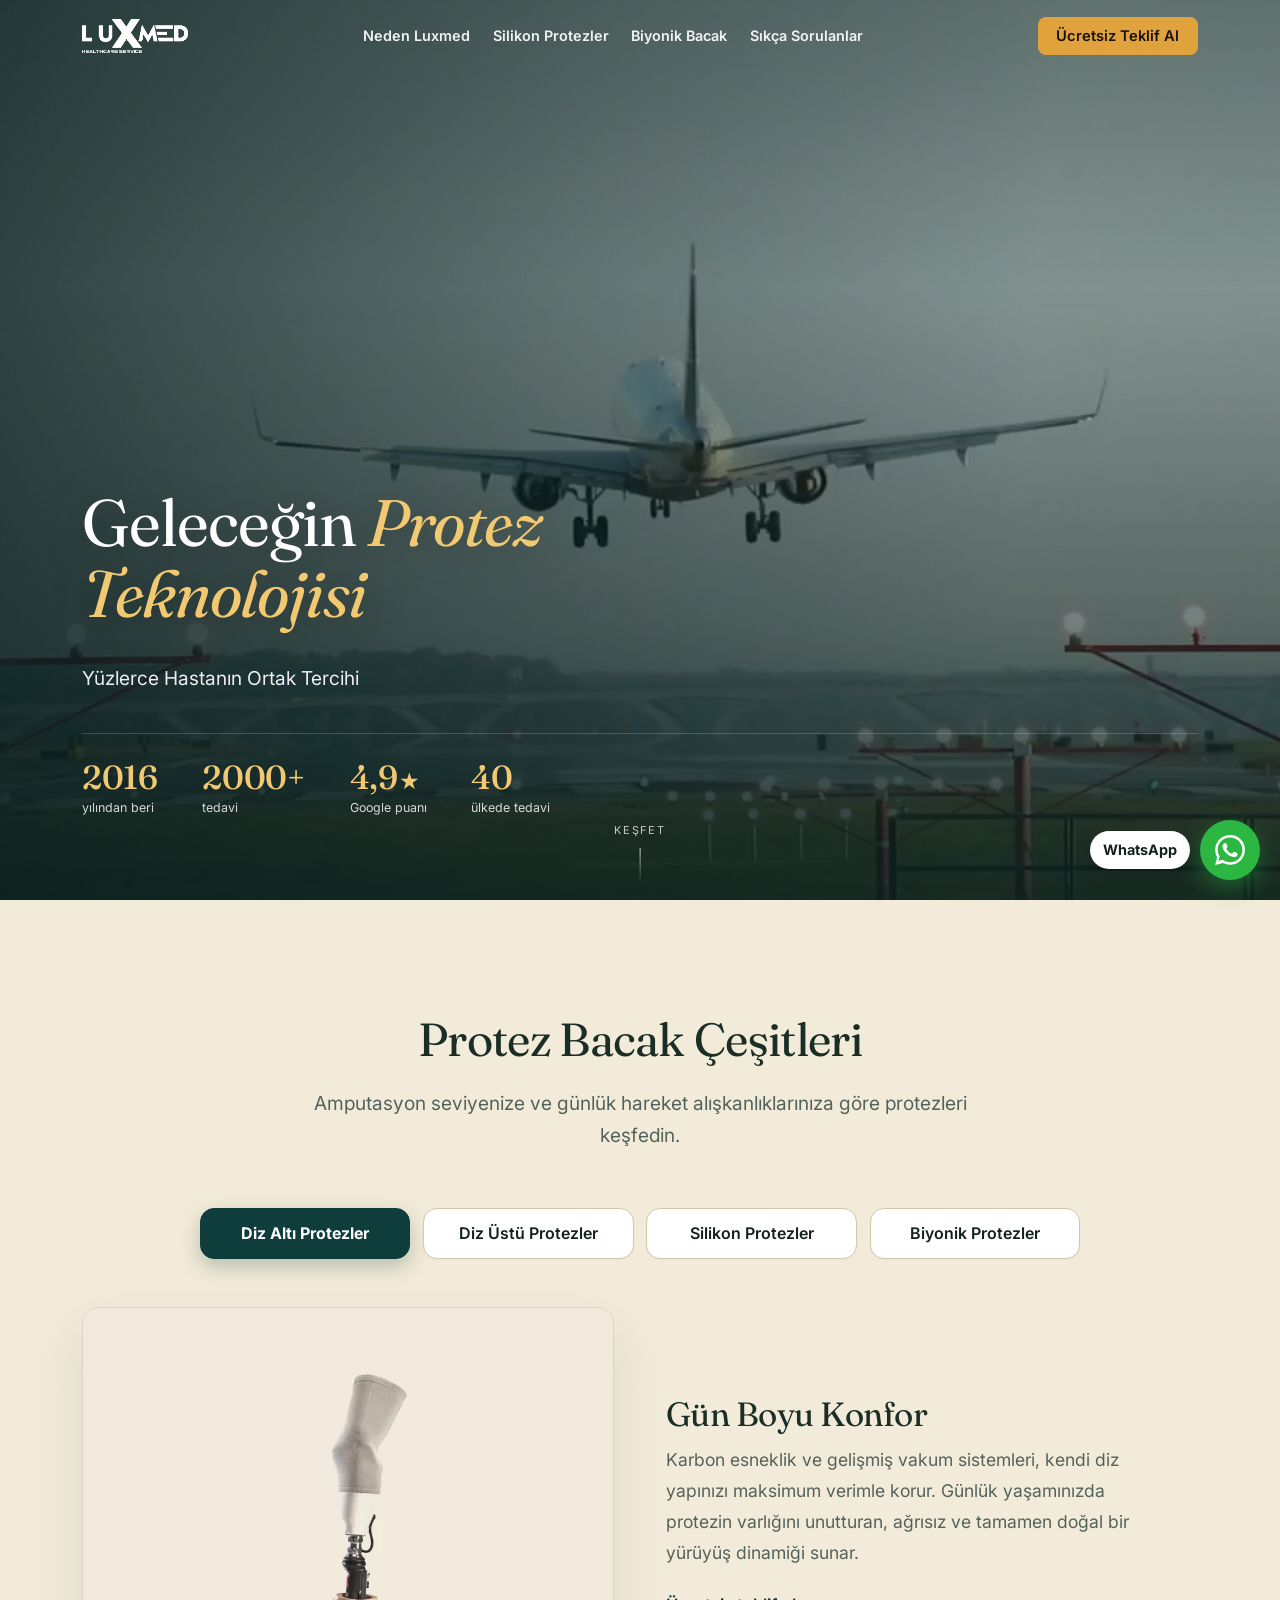
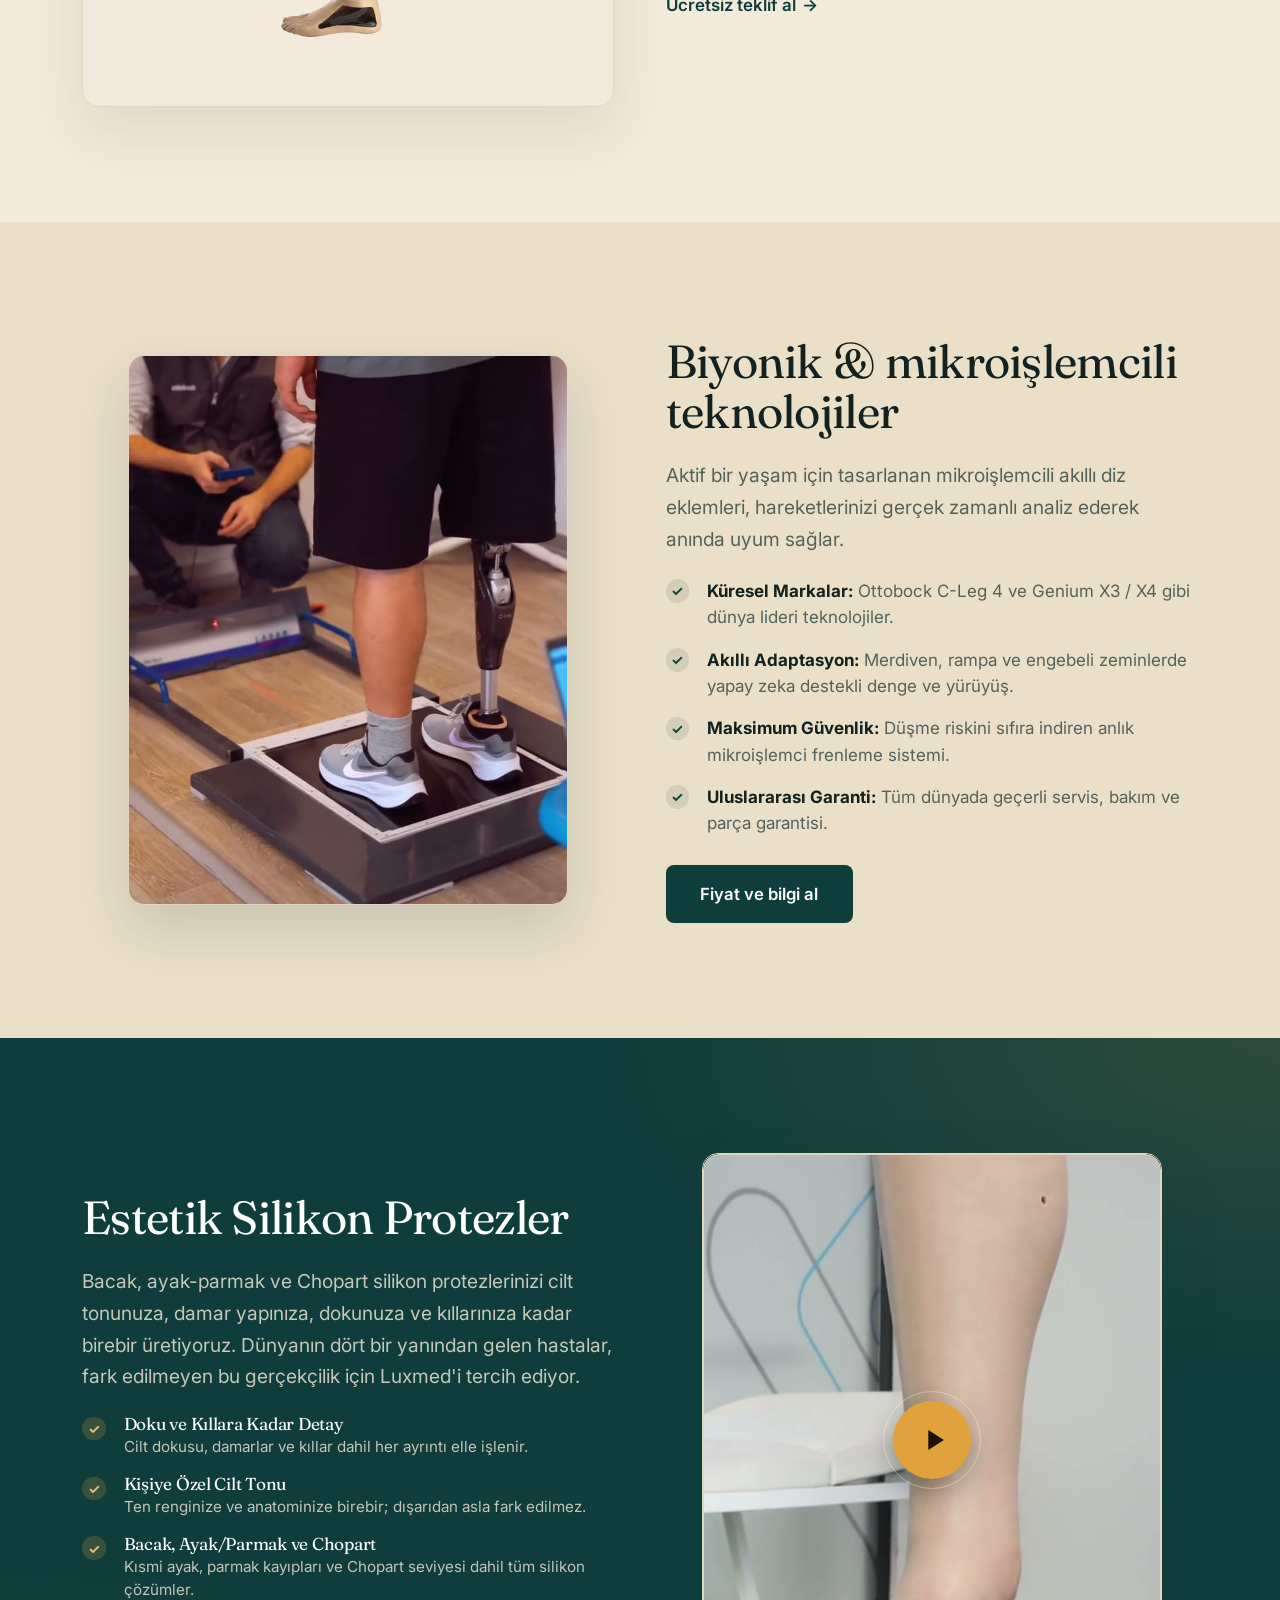
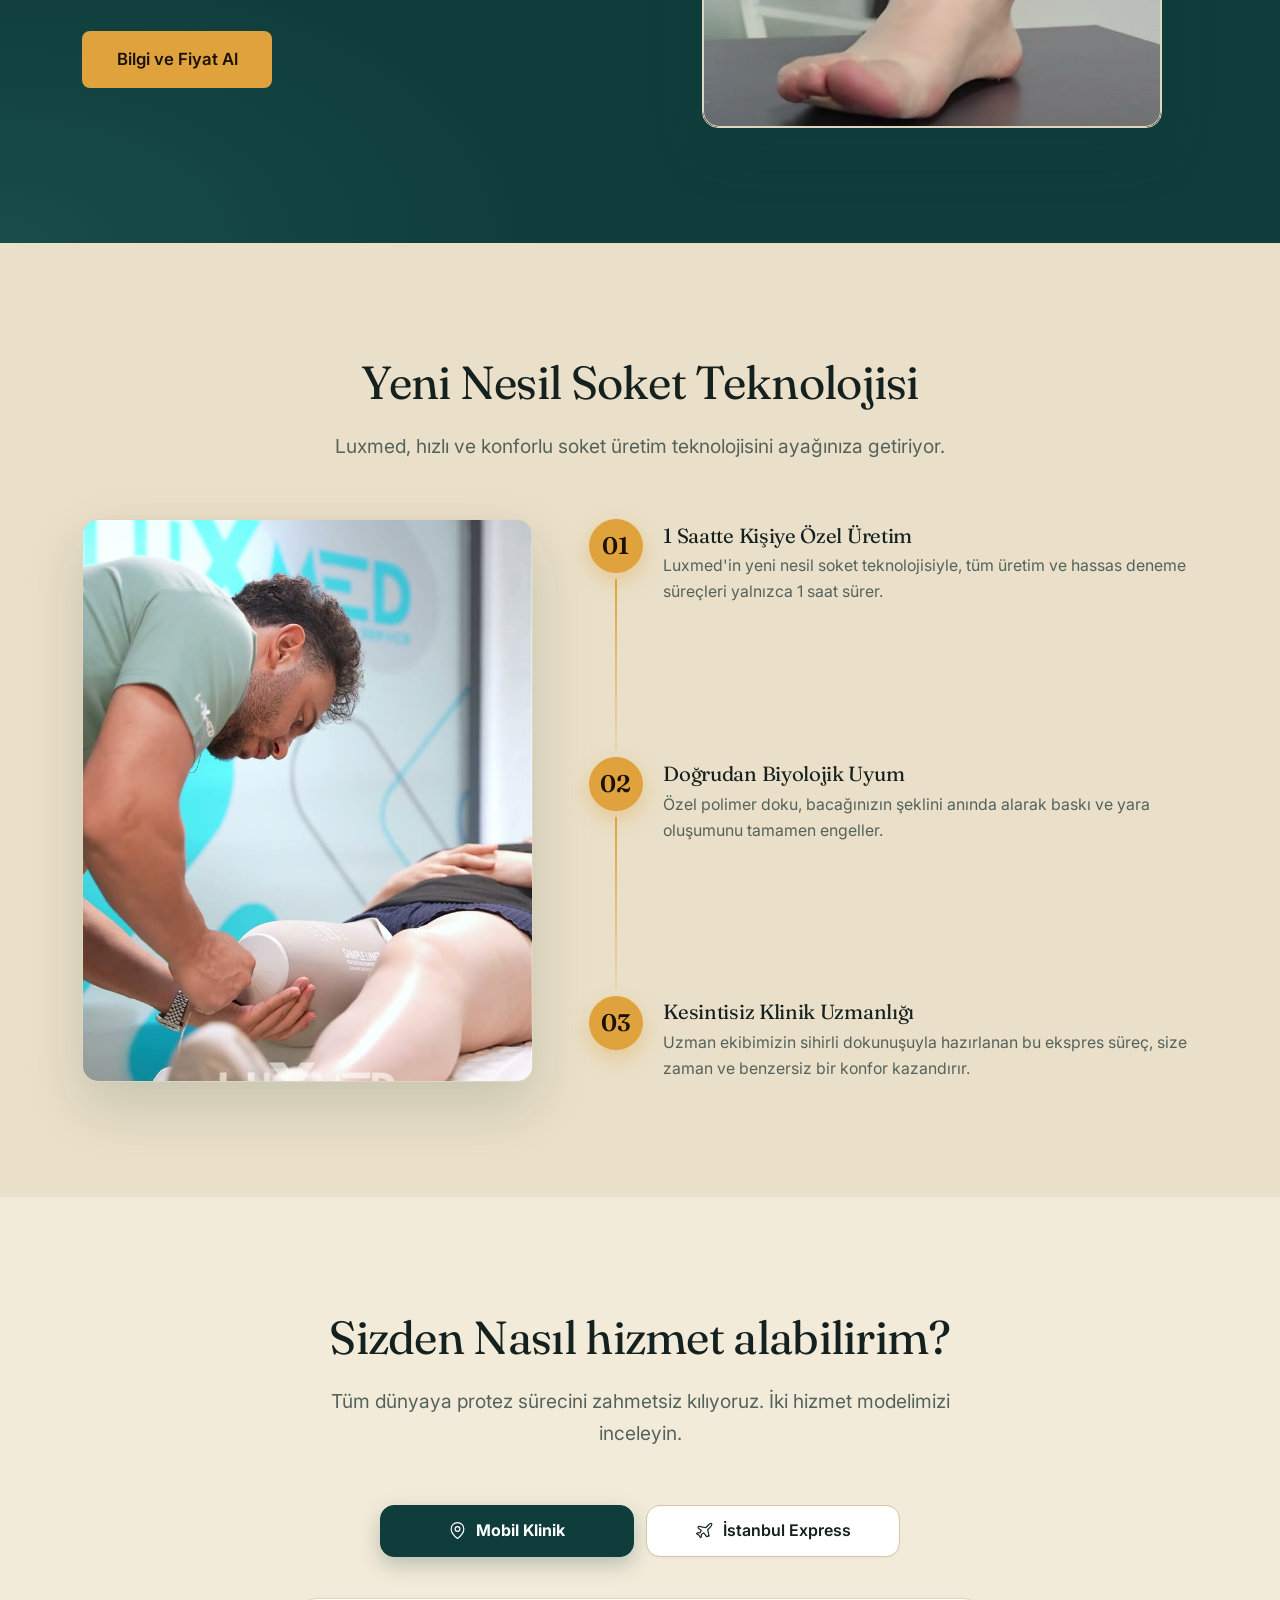
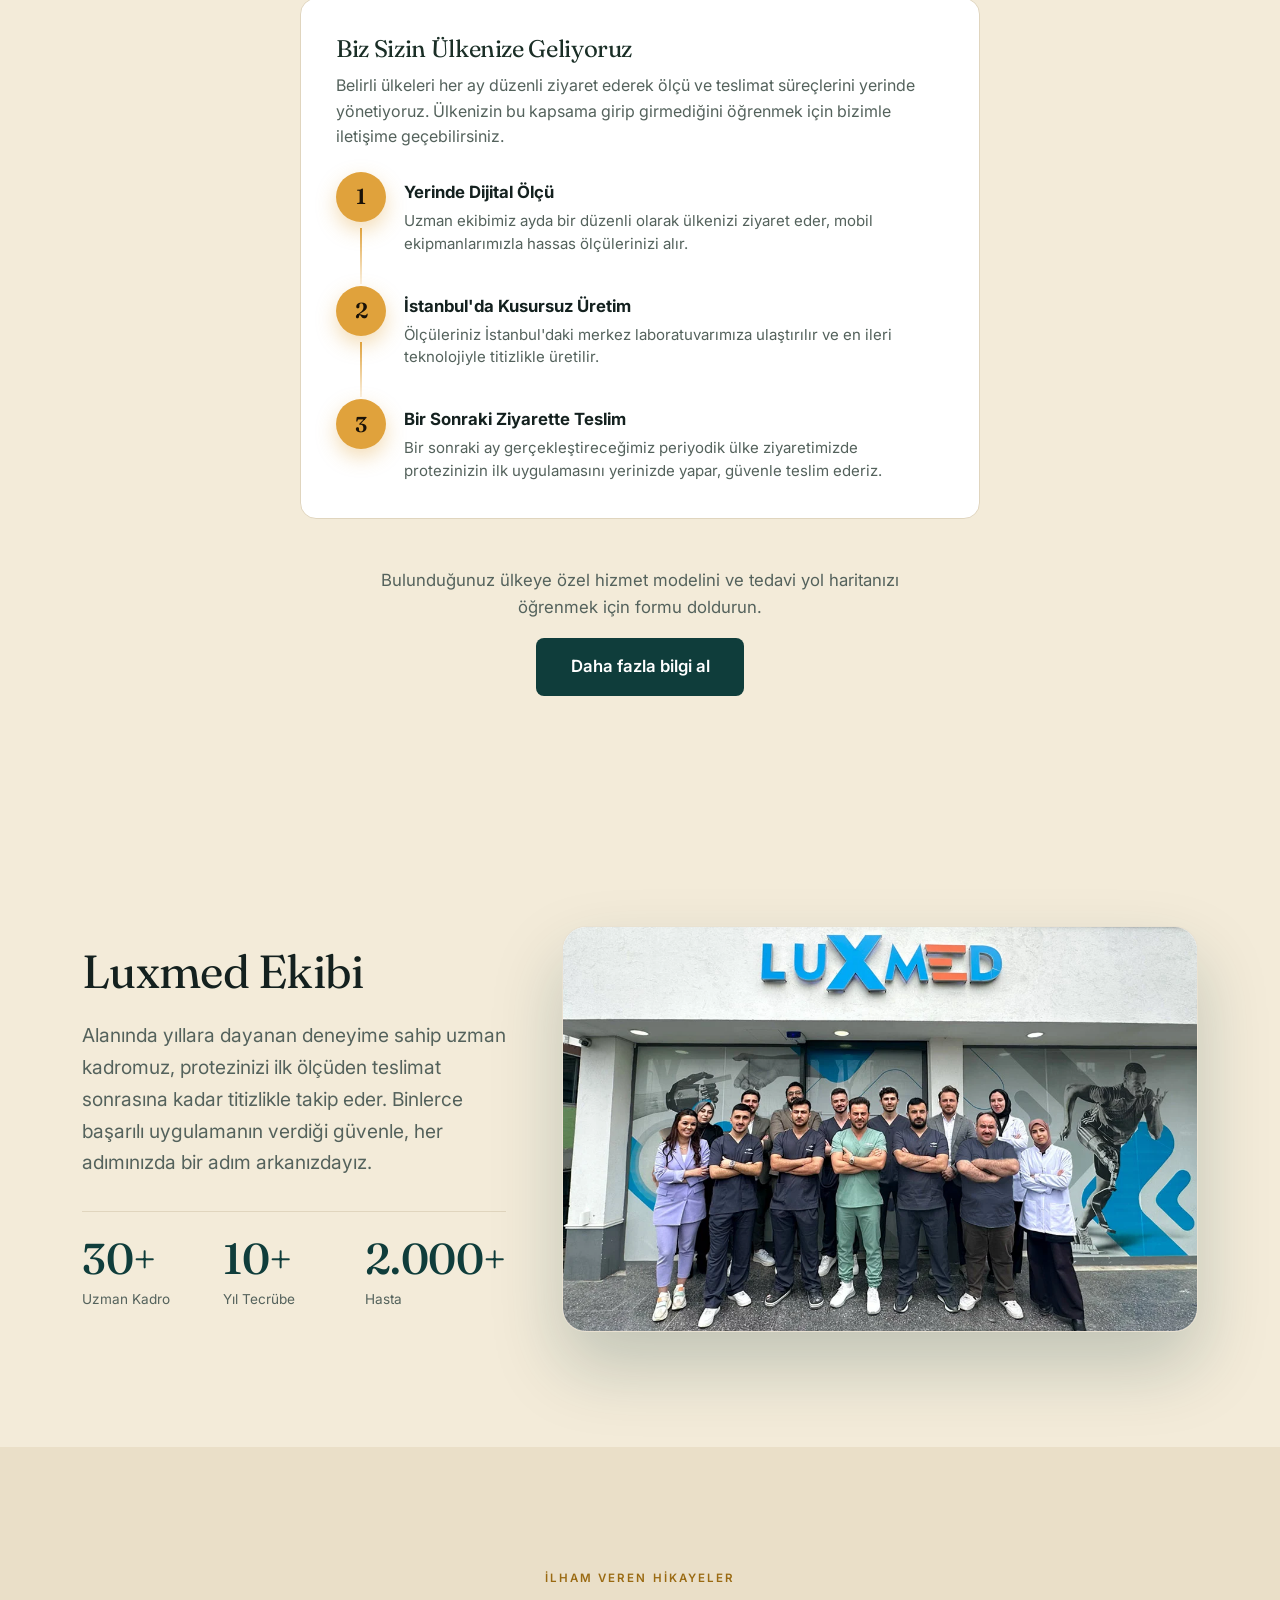
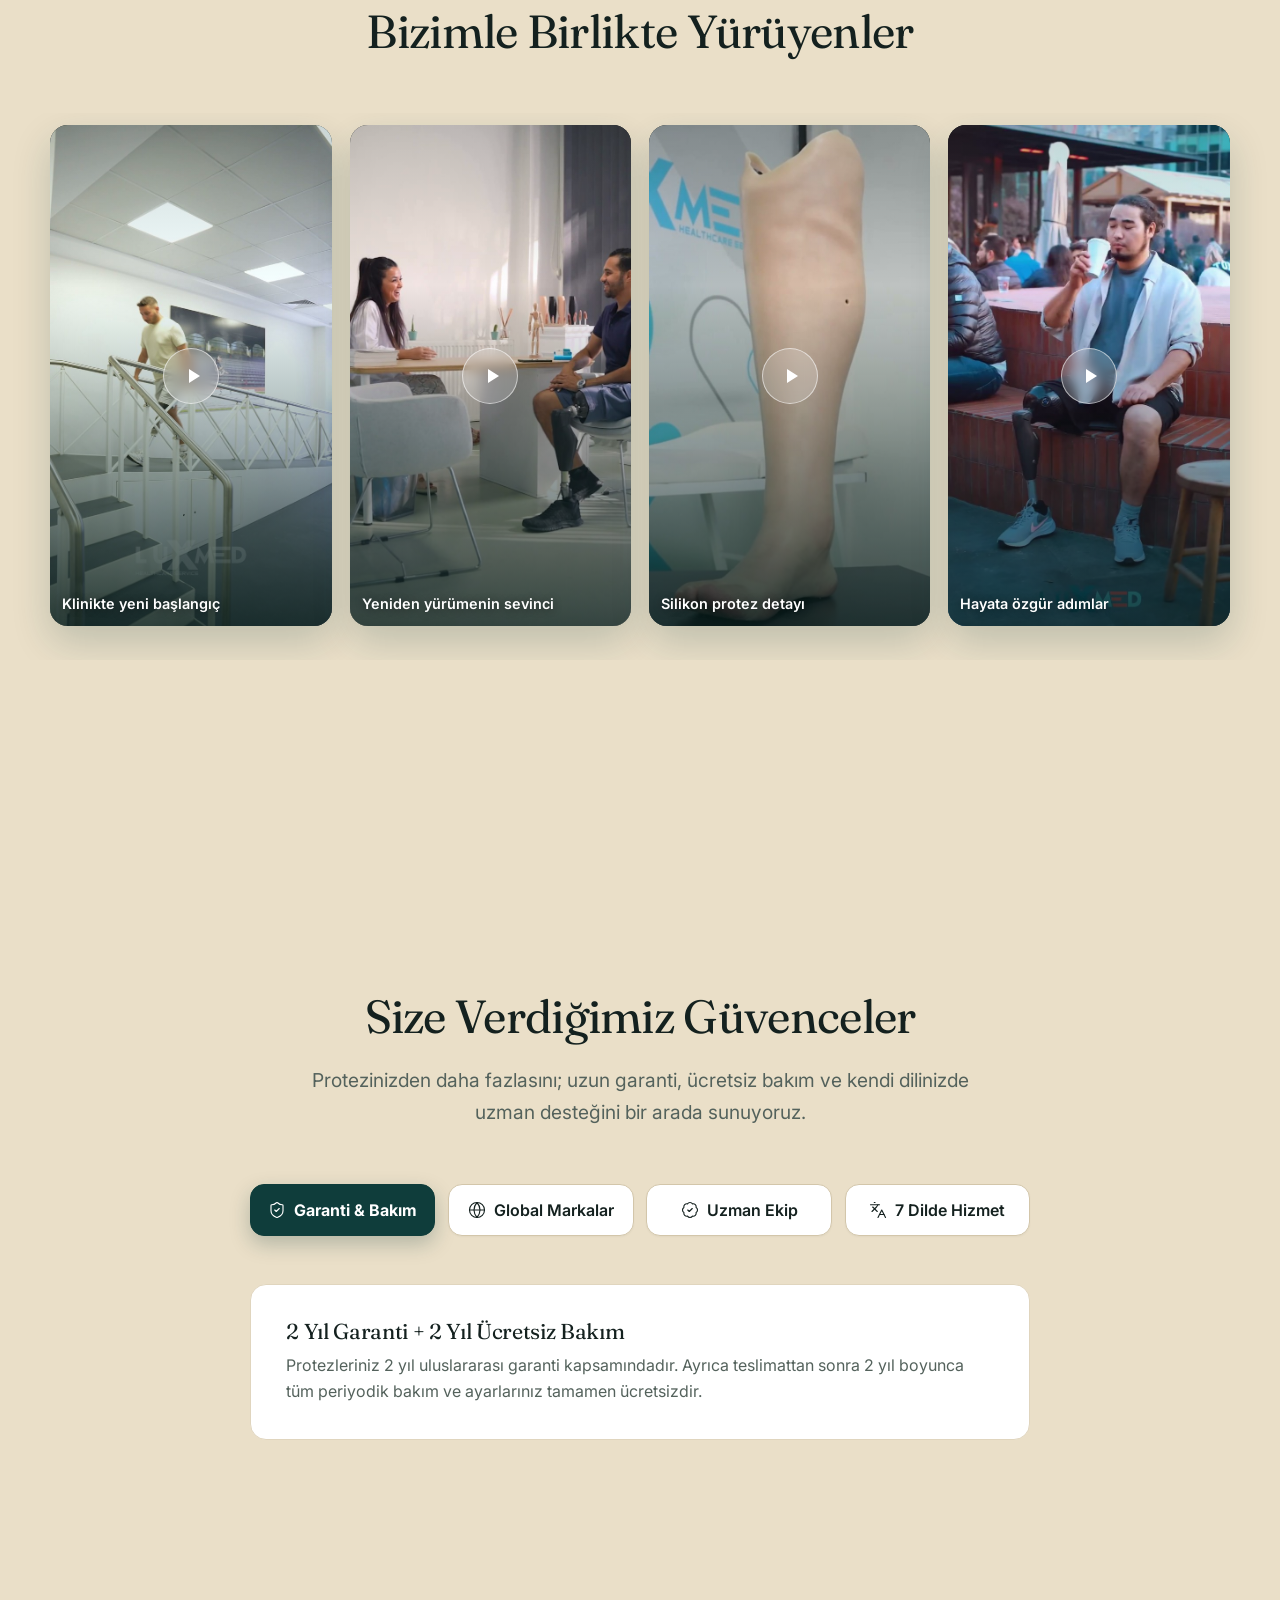
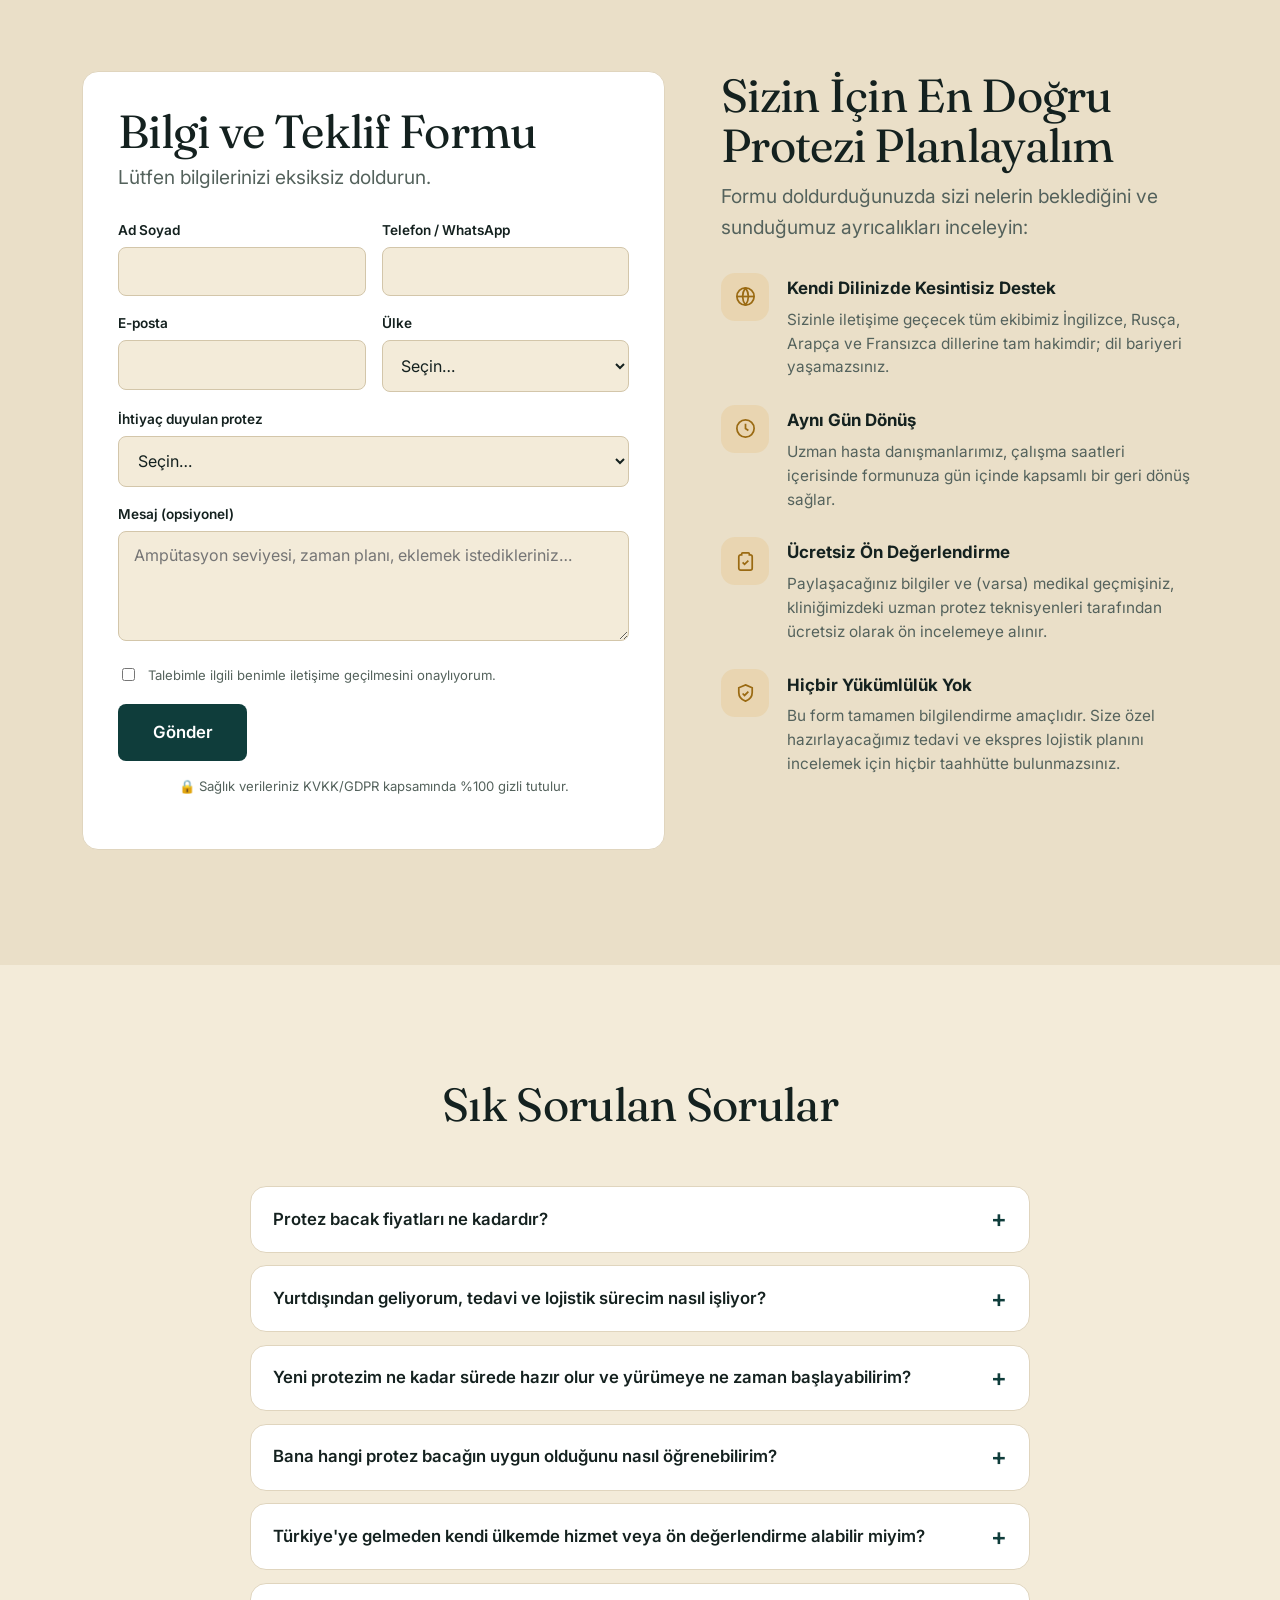
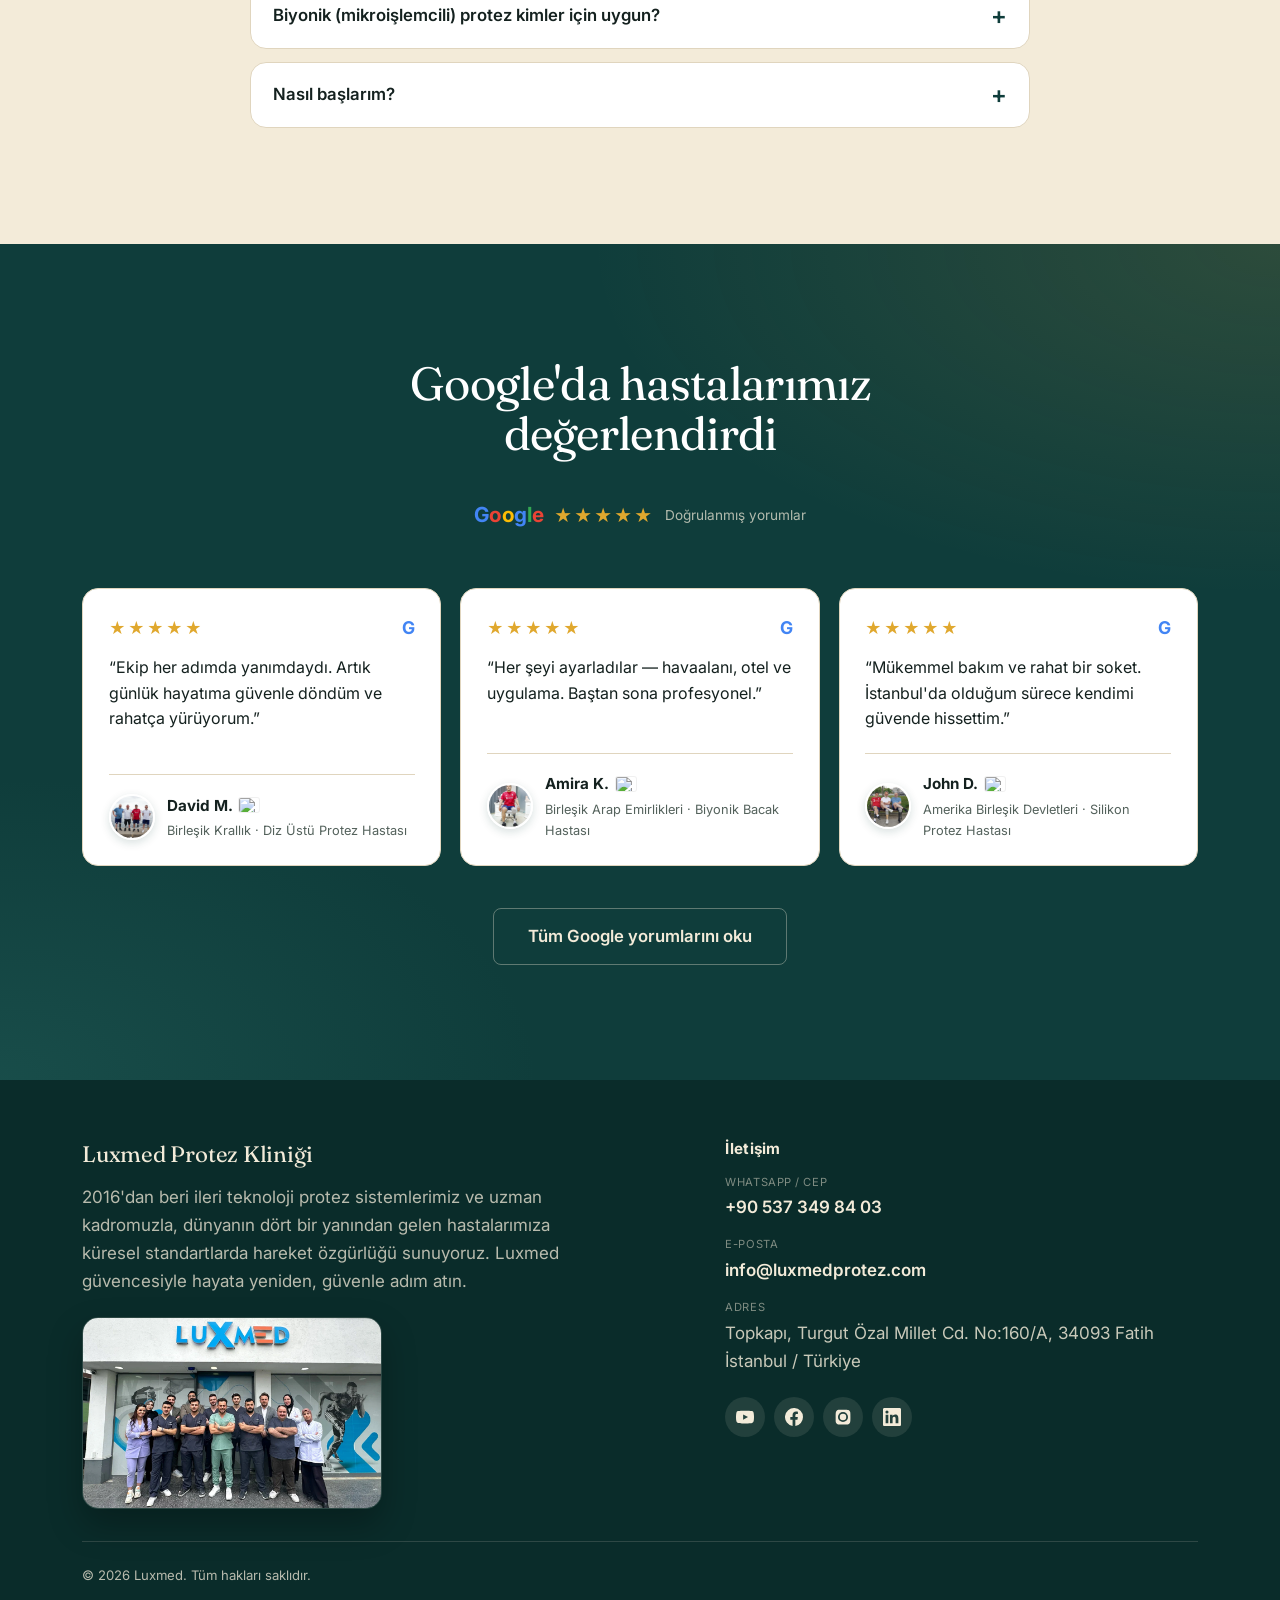
==== commit a513b234: "#bionic zemini koyu yeşilden açık kreme (section--paper2) alındı paper2 (#EADFC8) — #solutions'un an" ====
--- a/protez-bacak-en/index.html
+++ b/protez-bacak-en/index.html
@@ -174,7 +174,7 @@
     </section>
 
     <!-- ================= BİYONİK SPOTLIGHT ================= -->
-    <section class="section section--ink" id="bionic">
+    <section class="section section--paper2" id="bionic">
       <div class="container">
         <div class="spot">
           <div class="spot__media">
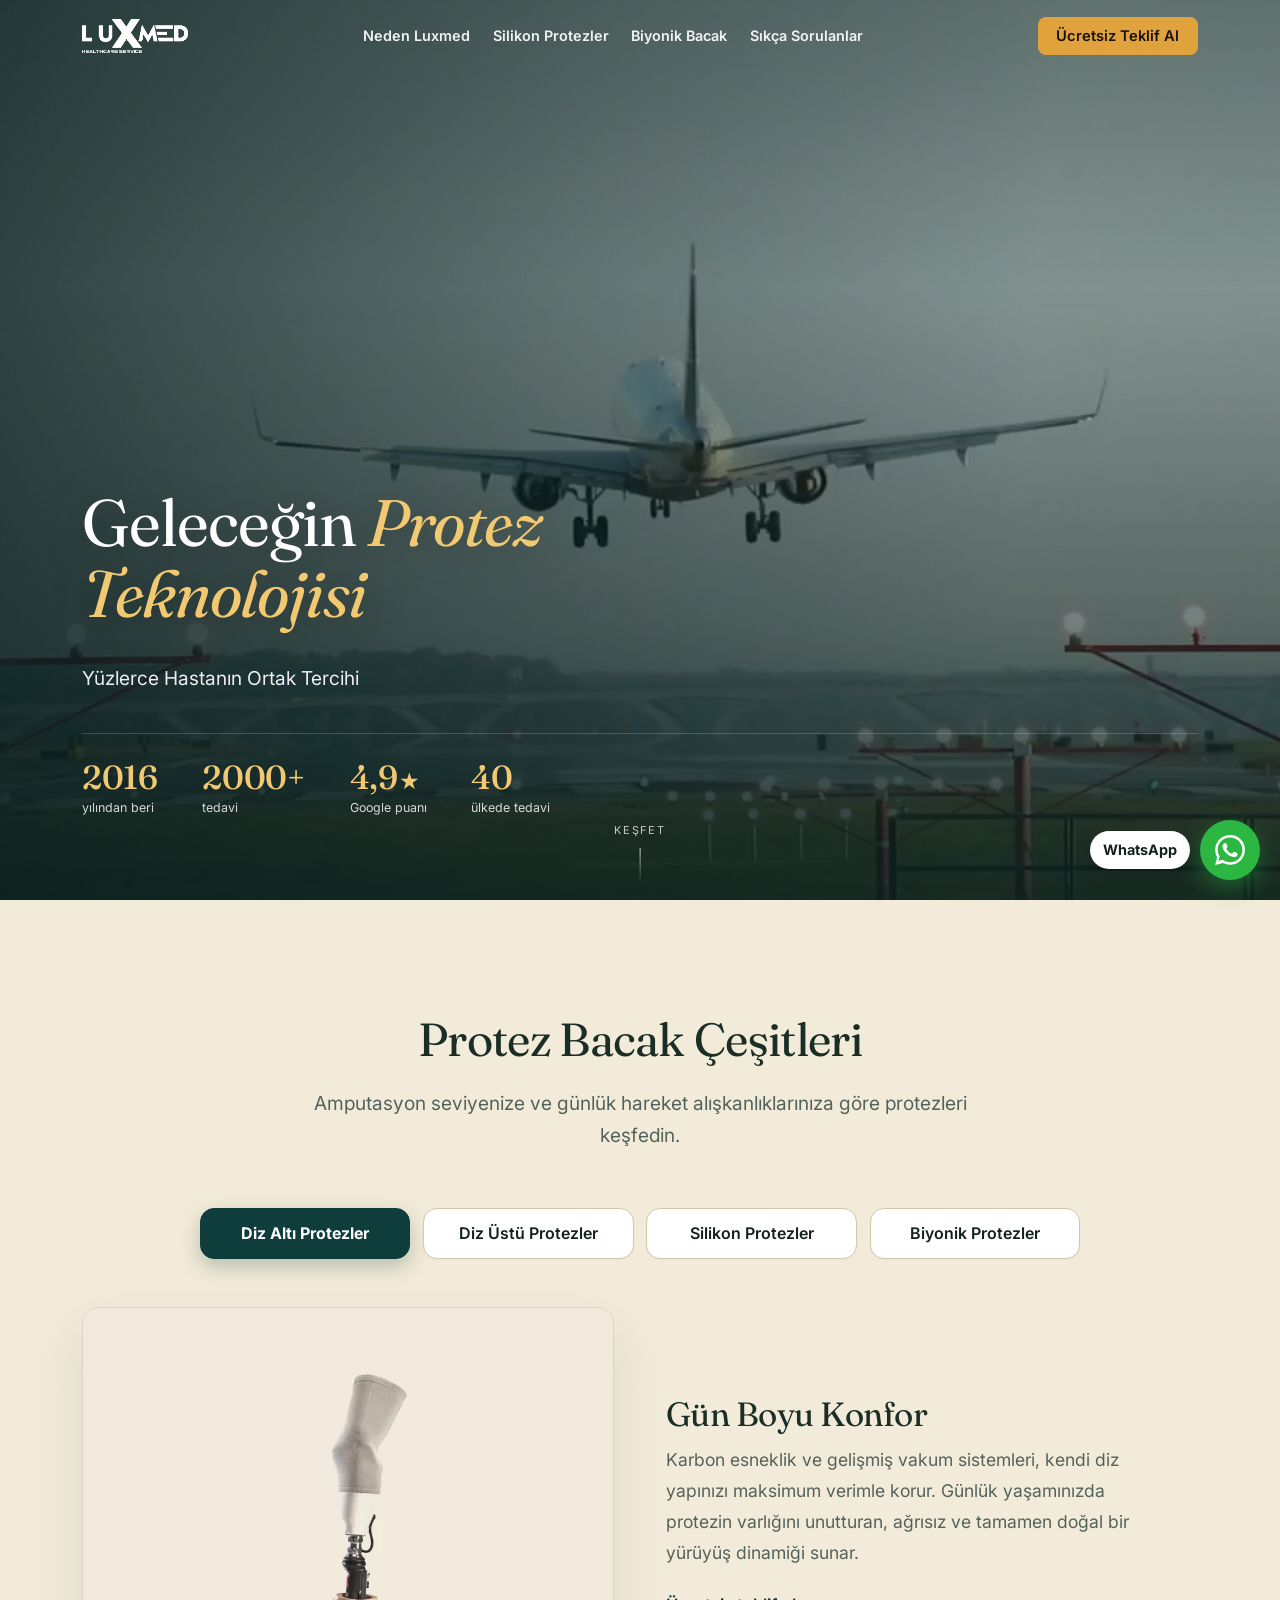
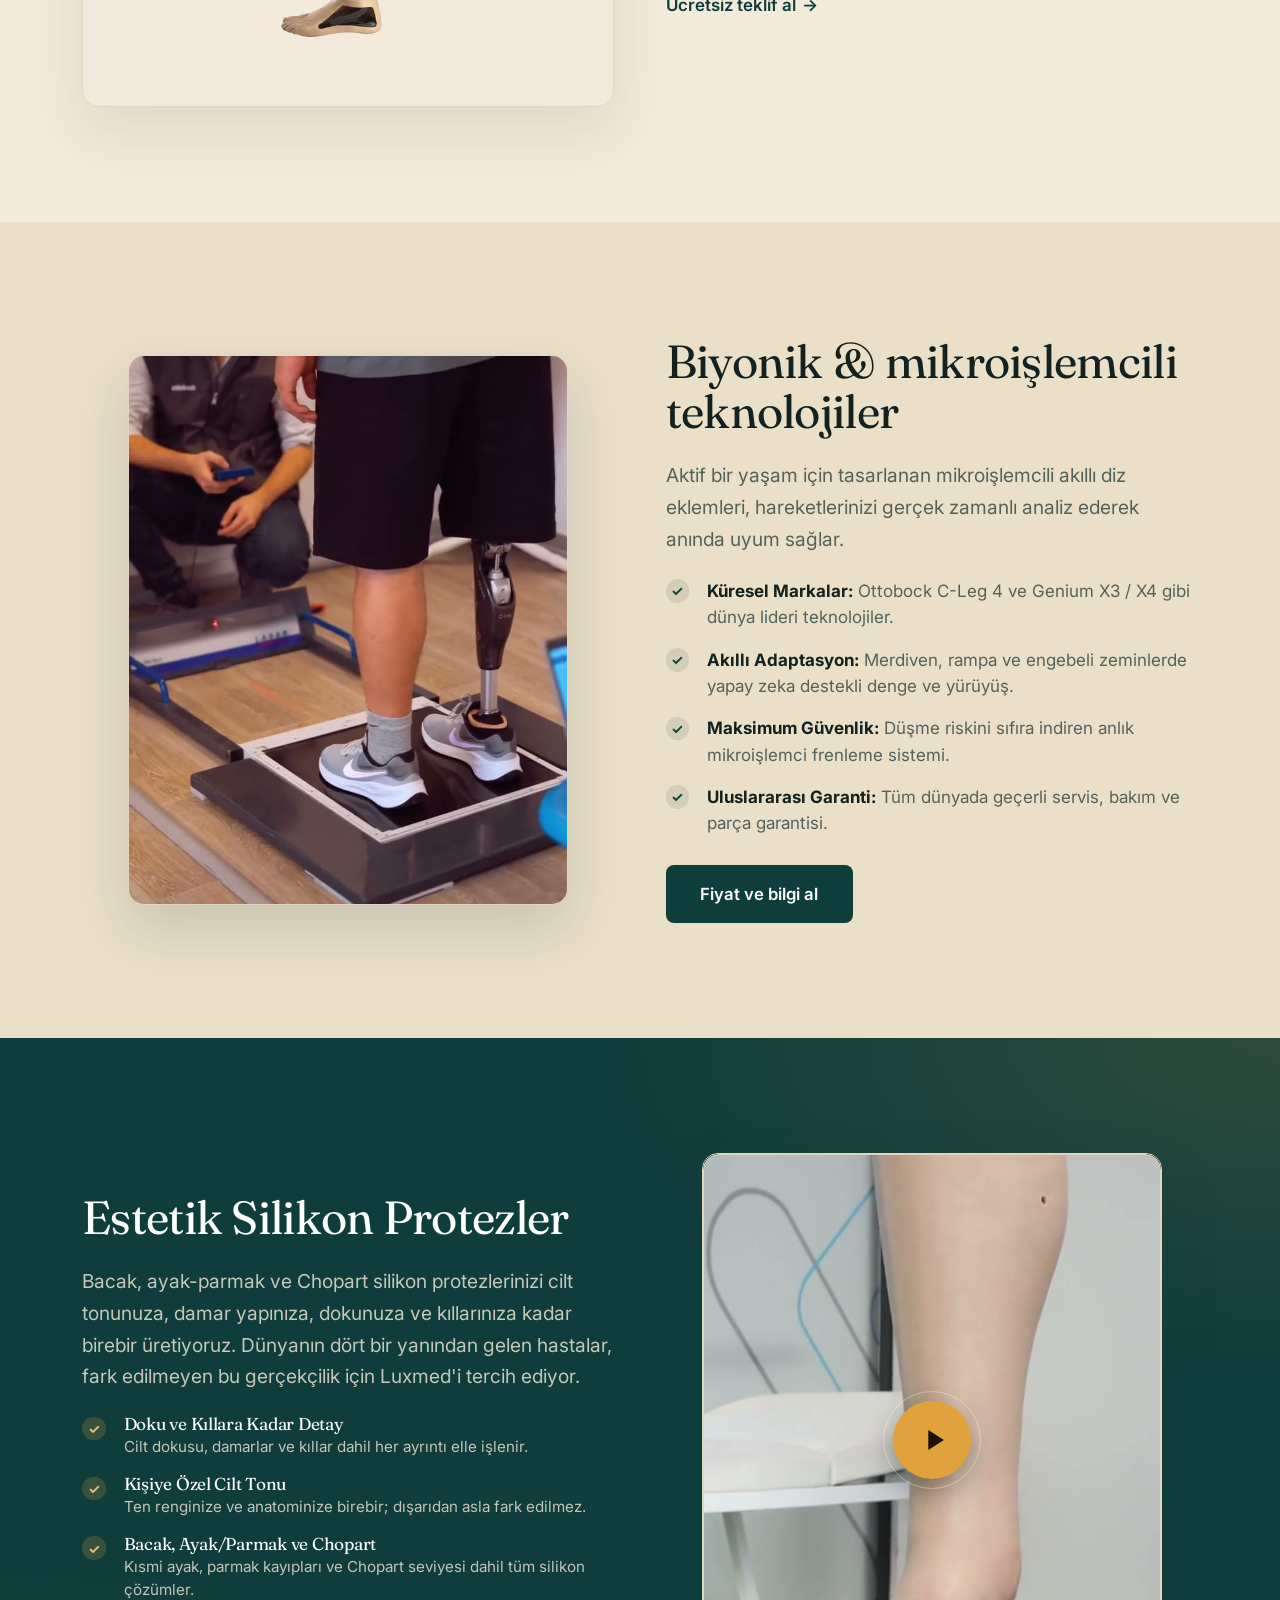
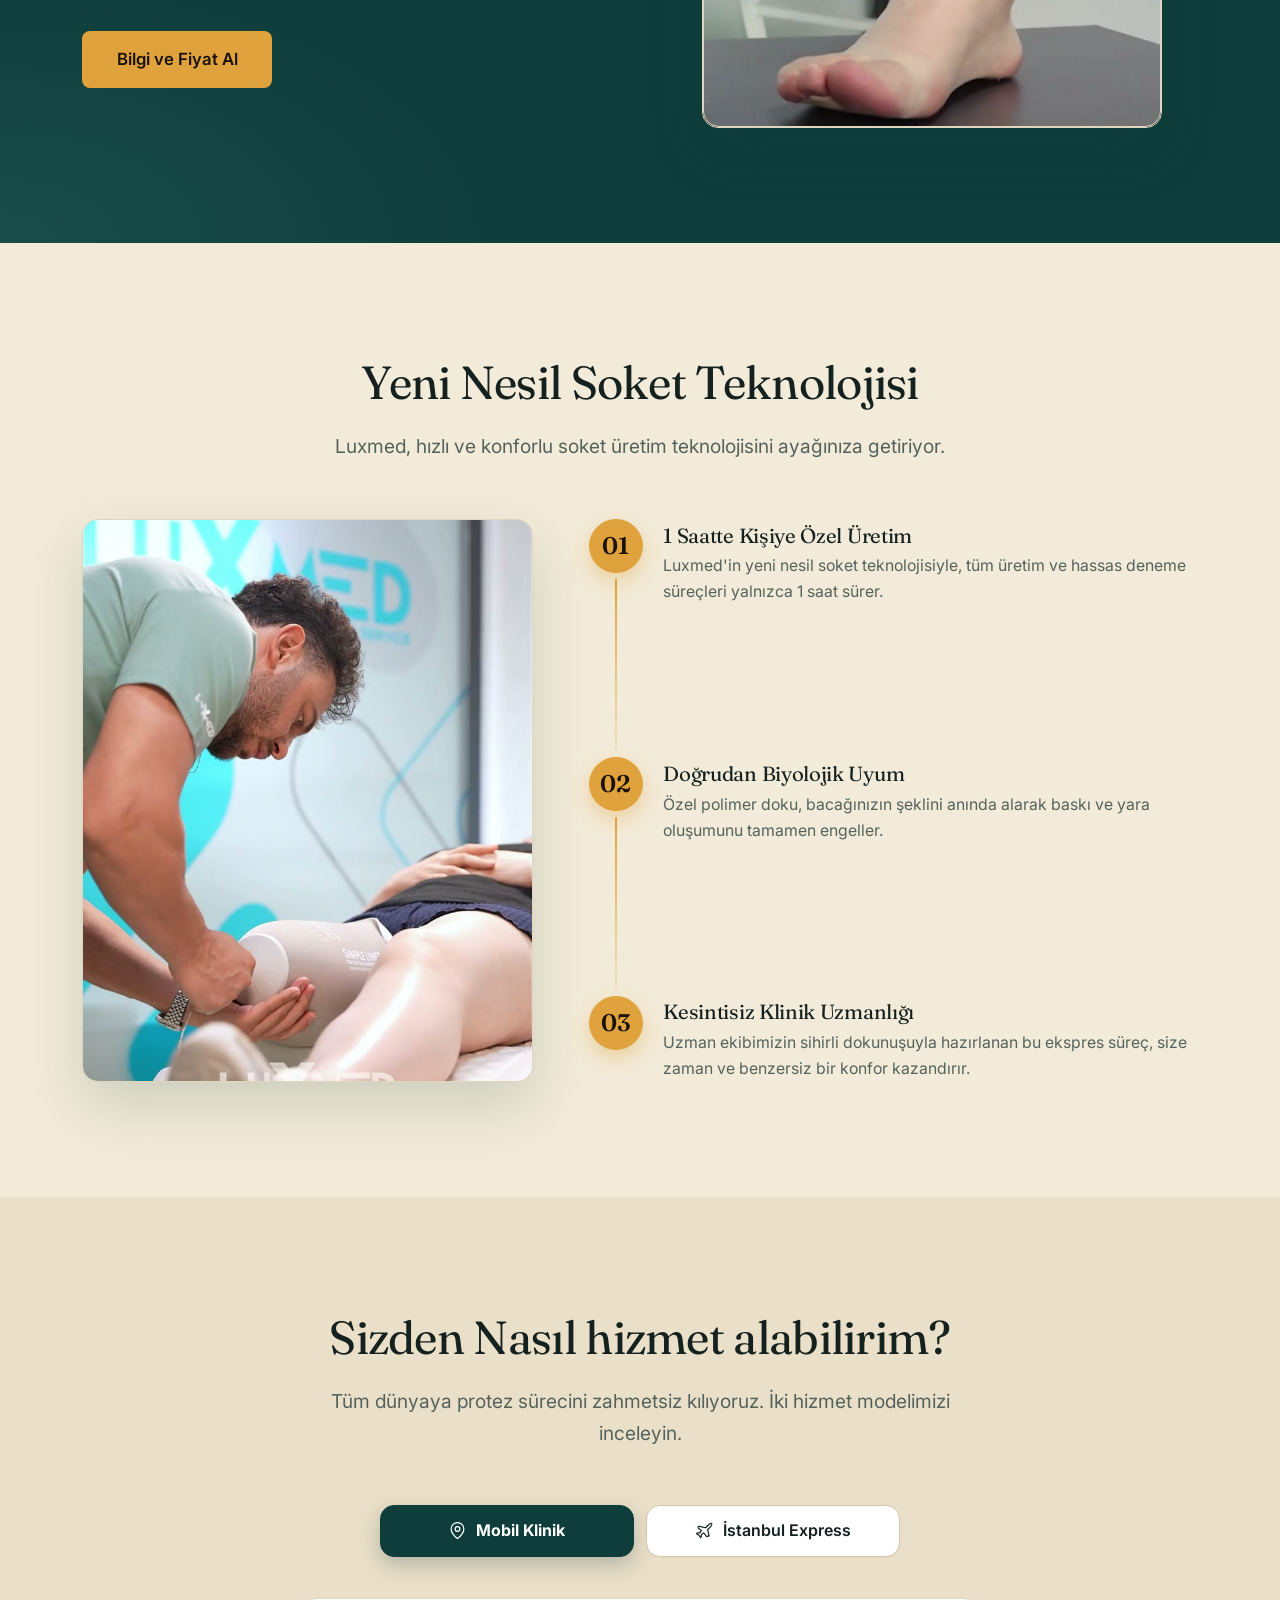
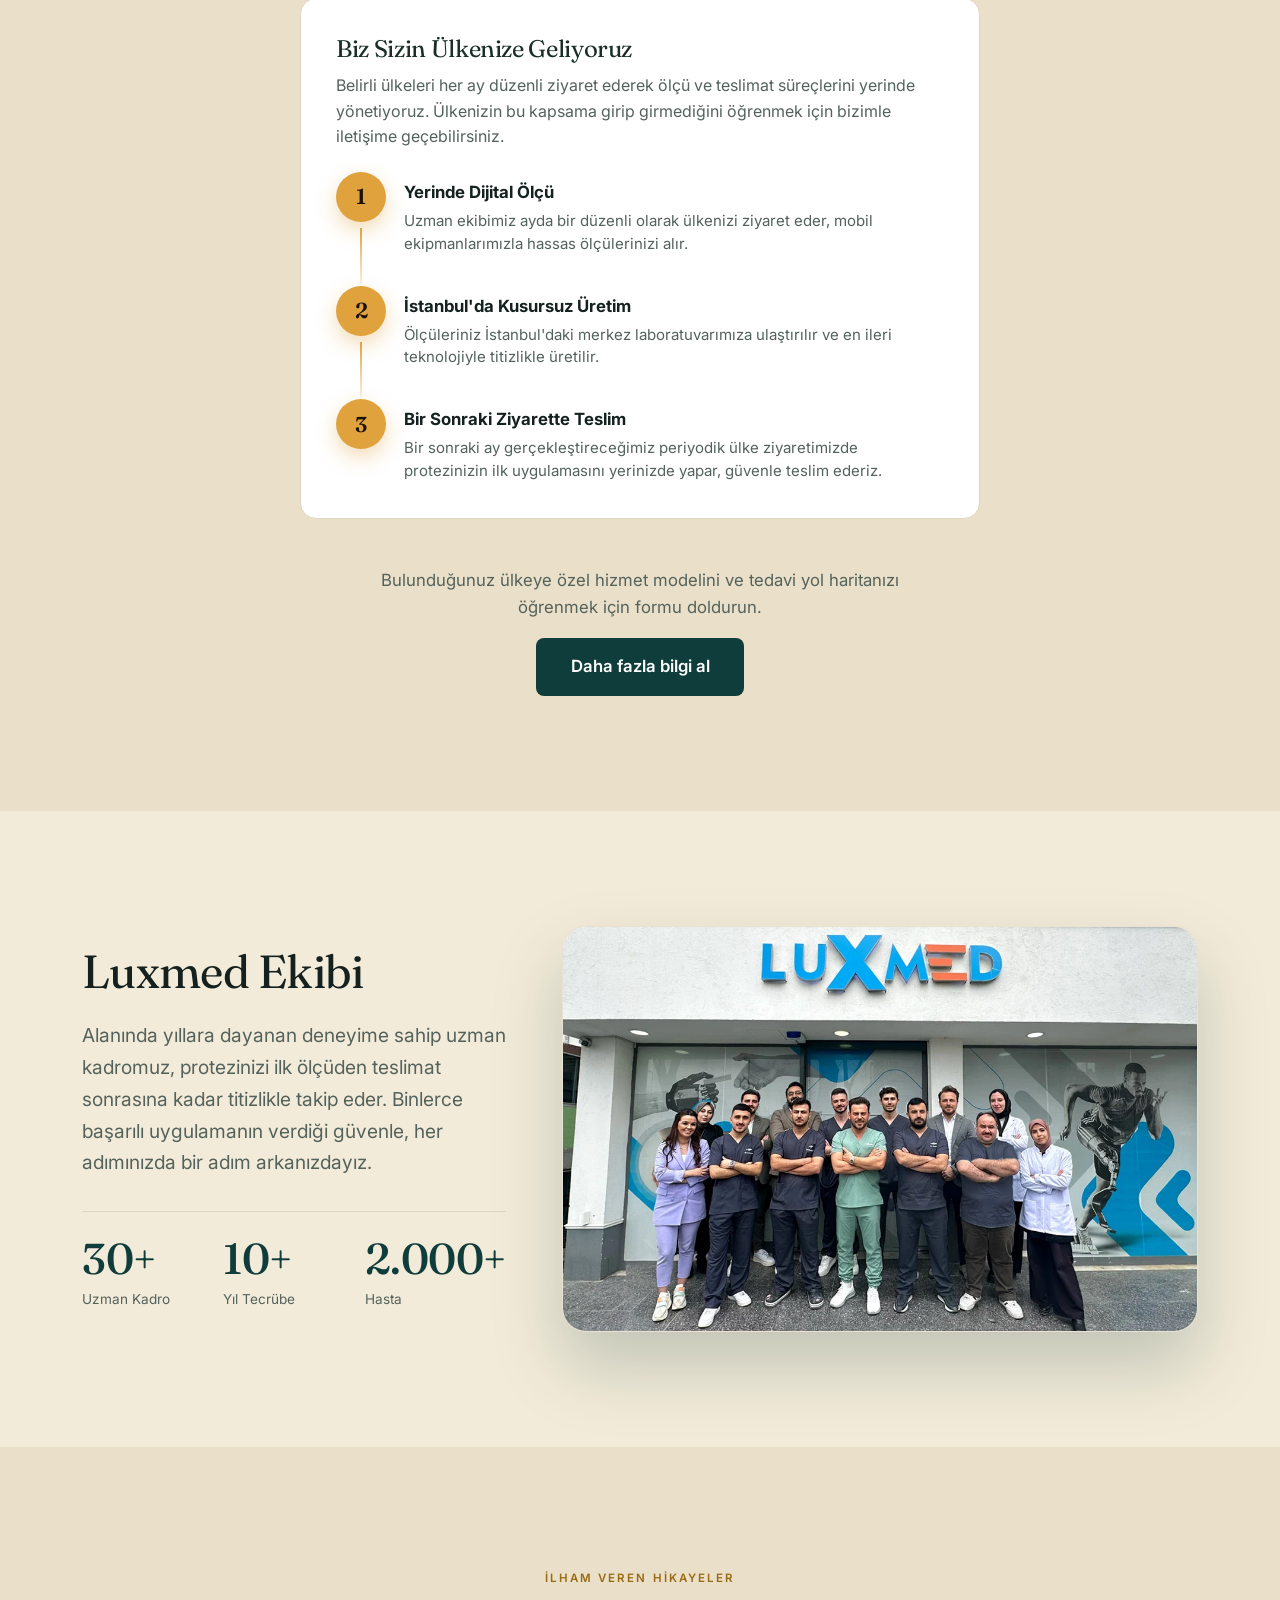
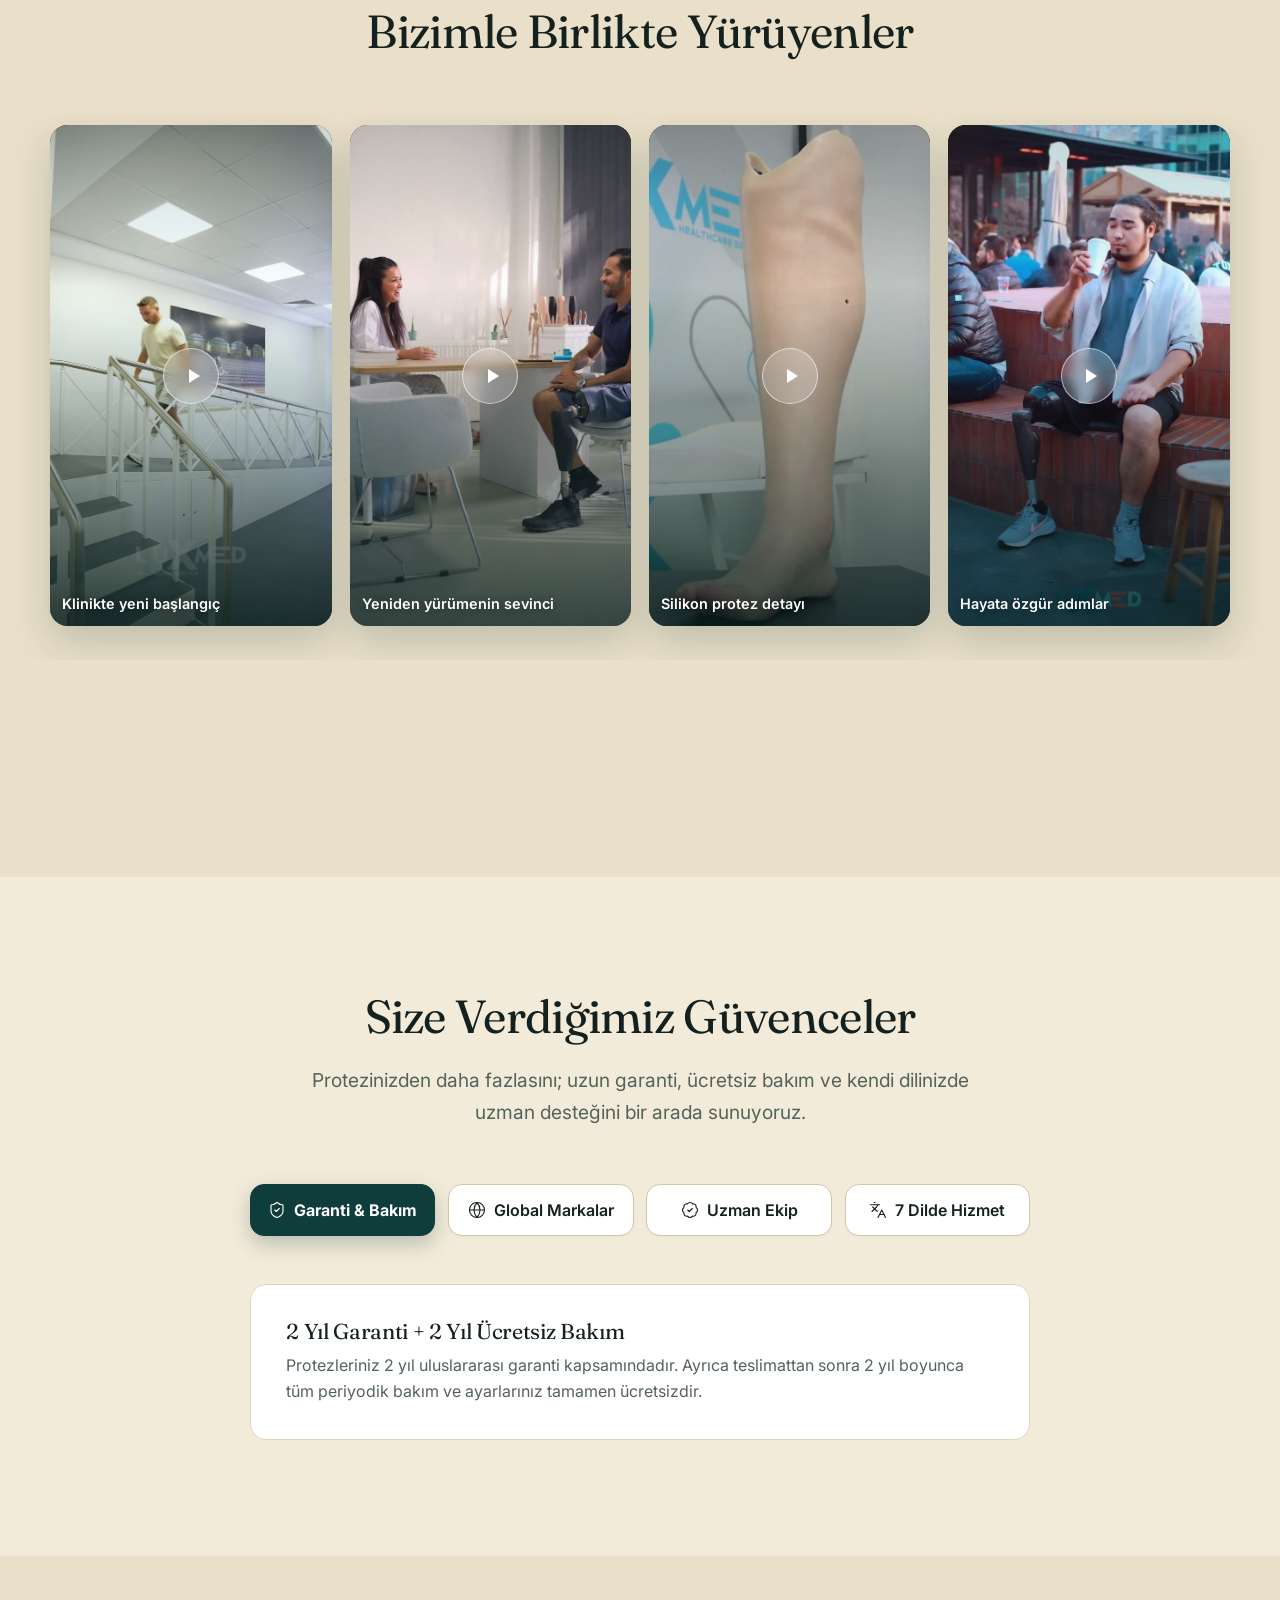
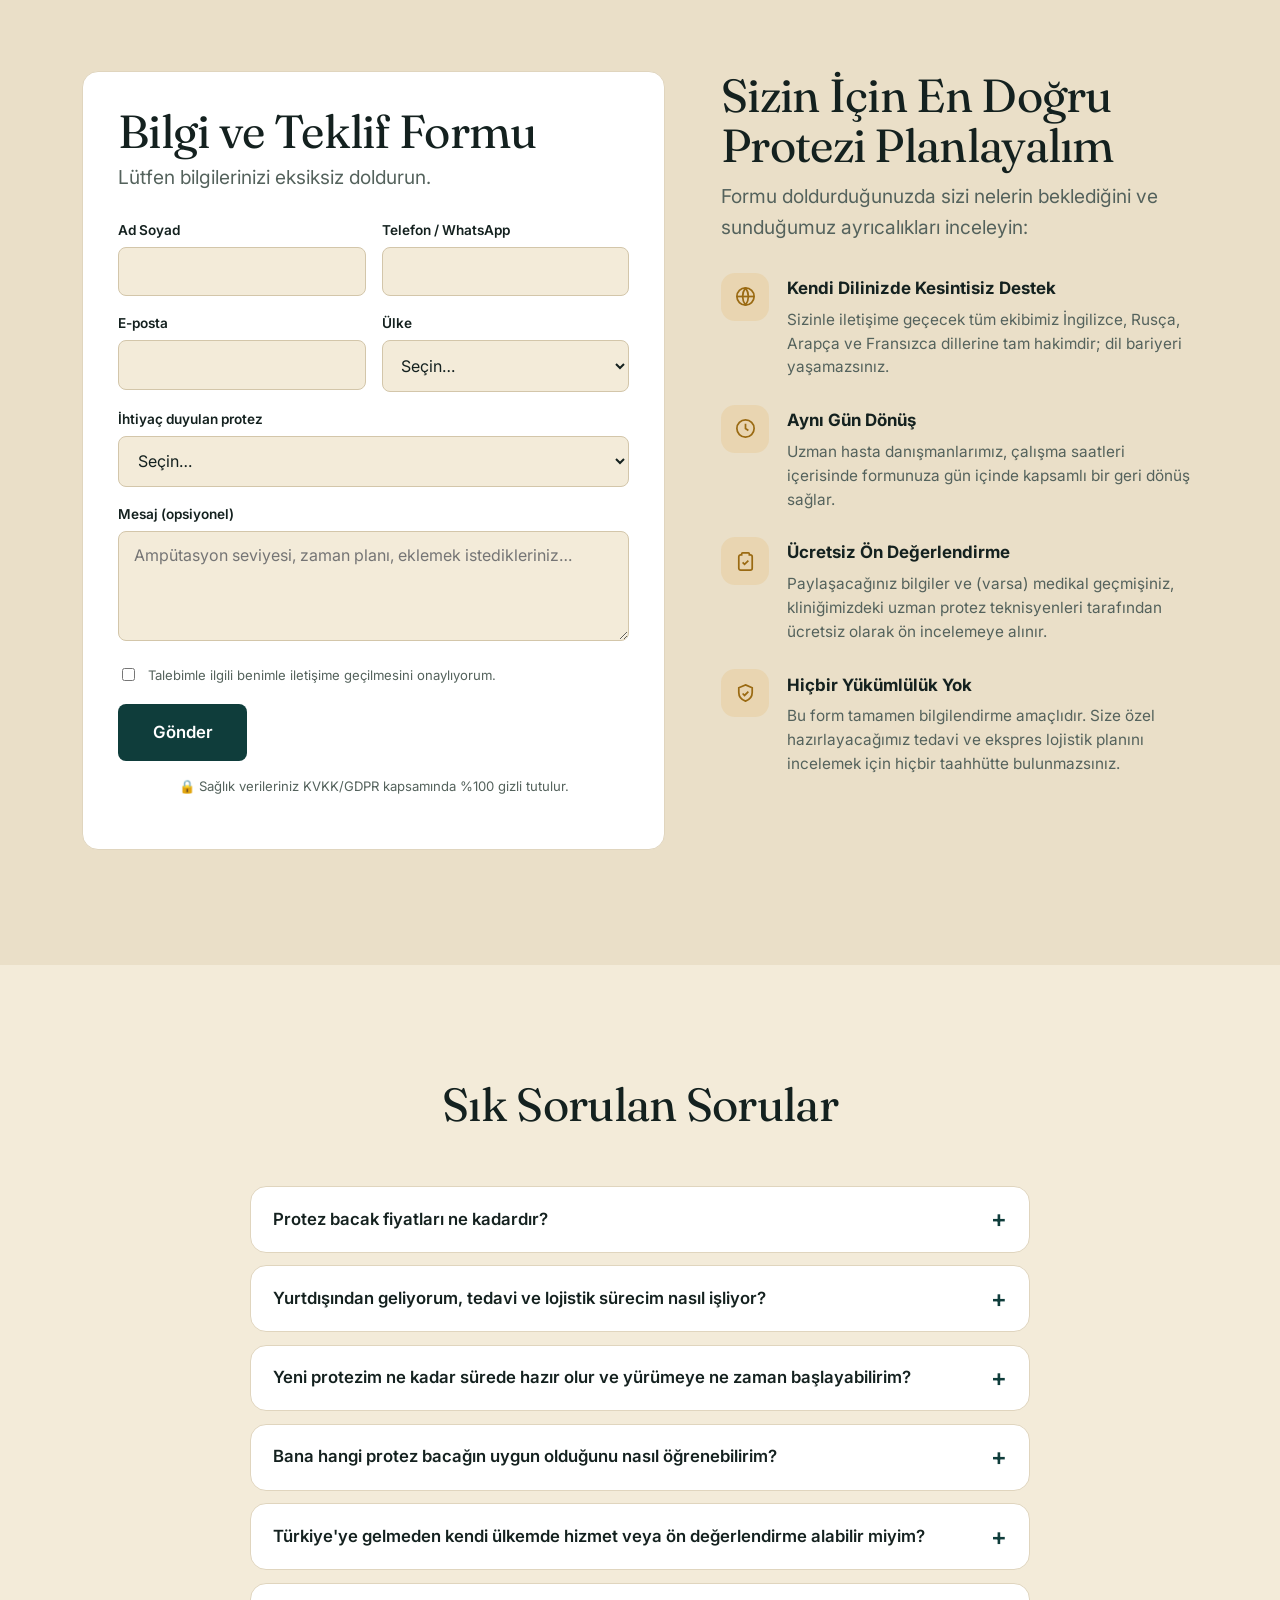
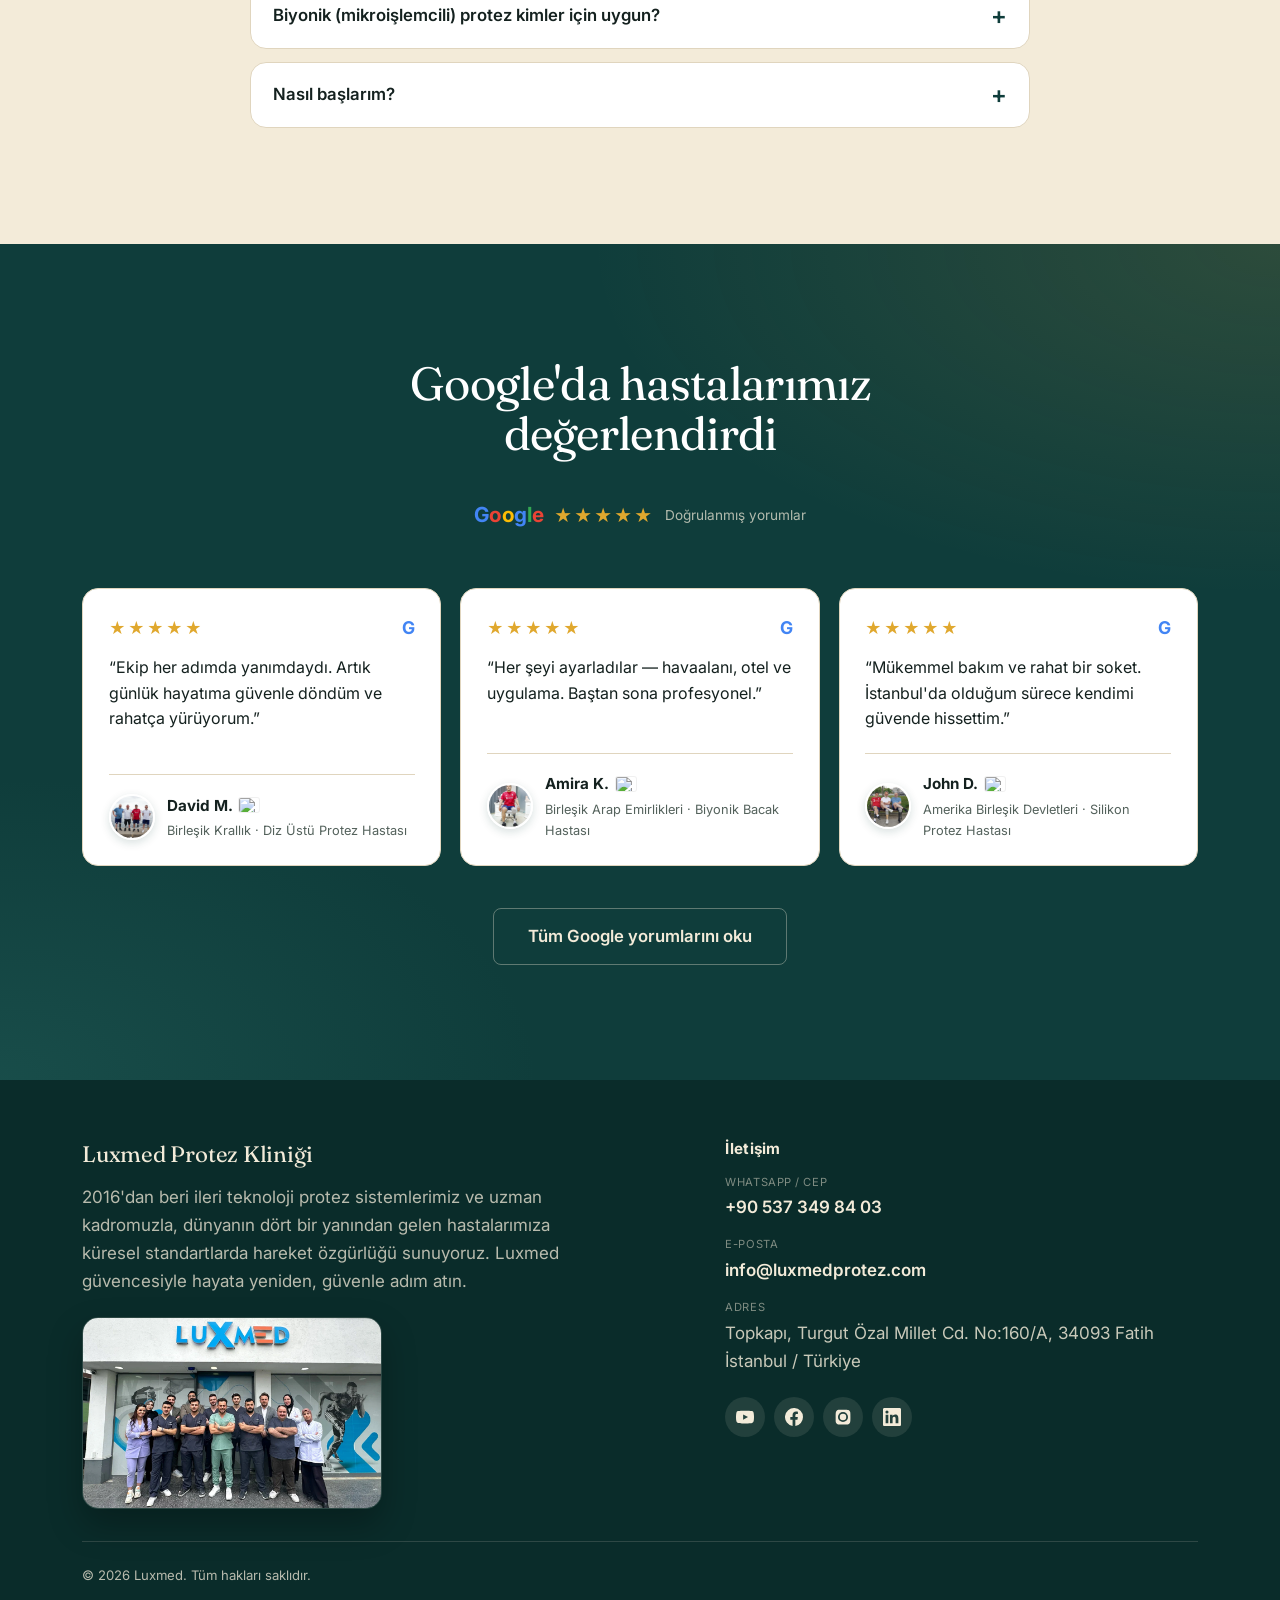
==== commit d63123e4: "Bölüm zeminleri almaşık ritme alındı — komşu bölümler aynı renk değil - #journey: paper2 -> varsayıl" ====
--- a/protez-bacak-en/index.html
+++ b/protez-bacak-en/index.html
@@ -22,7 +22,7 @@
   <link rel="stylesheet" href="https://fonts.googleapis.com/css2?family=Fraunces:opsz,wght@9..144,400;9..144,500;9..144,600&family=Inter:wght@400;500;600;700&display=swap" />
 
   <link rel="stylesheet" href="https://cdn.jsdelivr.net/npm/intl-tel-input@18.2.1/build/css/intlTelInput.min.css" />
-  <link rel="stylesheet" href="css/styles.css?v=50" />
+  <link rel="stylesheet" href="css/styles.css?v=51" />
   <script>document.documentElement.className += ' js';</script>
 
   <!-- =========================================================
@@ -268,7 +268,7 @@
     </section>
 
     <!-- ================= ULUSLARARASI HASTA SÜRECİ (İKİ MODEL) ================= -->
-    <section class="section process" id="process">
+    <section class="section process section--paper2" id="process">
       <div class="container">
         <div class="section__head" data-reveal>
           <h2>Sizden Nasıl hizmet alabilirim?</h2>
@@ -398,7 +398,7 @@
     </section>
 
     <!-- ================= NEDEN LUXMED ================= -->
-    <section class="section section--paper2" id="why">
+    <section class="section" id="why">
       <div class="container">
         <div class="section__head section__head--center" data-reveal>
           <h2>Size Verdiğimiz Güvenceler</h2>
--- a/protez-bacak-en/css/styles.css
+++ b/protez-bacak-en/css/styles.css
@@ -272,7 +272,7 @@
 .trust-stat .lab { font-size: 0.82rem; color: var(--ink-soft); margin-top: 0.45rem; letter-spacing: 0.02em; }
 
 /* ---- Süreç — 3 adımda 1 günde (hero'yla uyumlu) ---- */
-.journey { background: var(--paper-2); }
+/* NOT: #journey zemini varsayılan --paper (almaşık ritim: silicone yeşil -> journey açık -> process koyu sarı) */
 .journey h2 em { font-style: italic; color: var(--clay-700); }
 /* Öncesi/Sonrası kıyas rozeti */
 .compare-chip {
